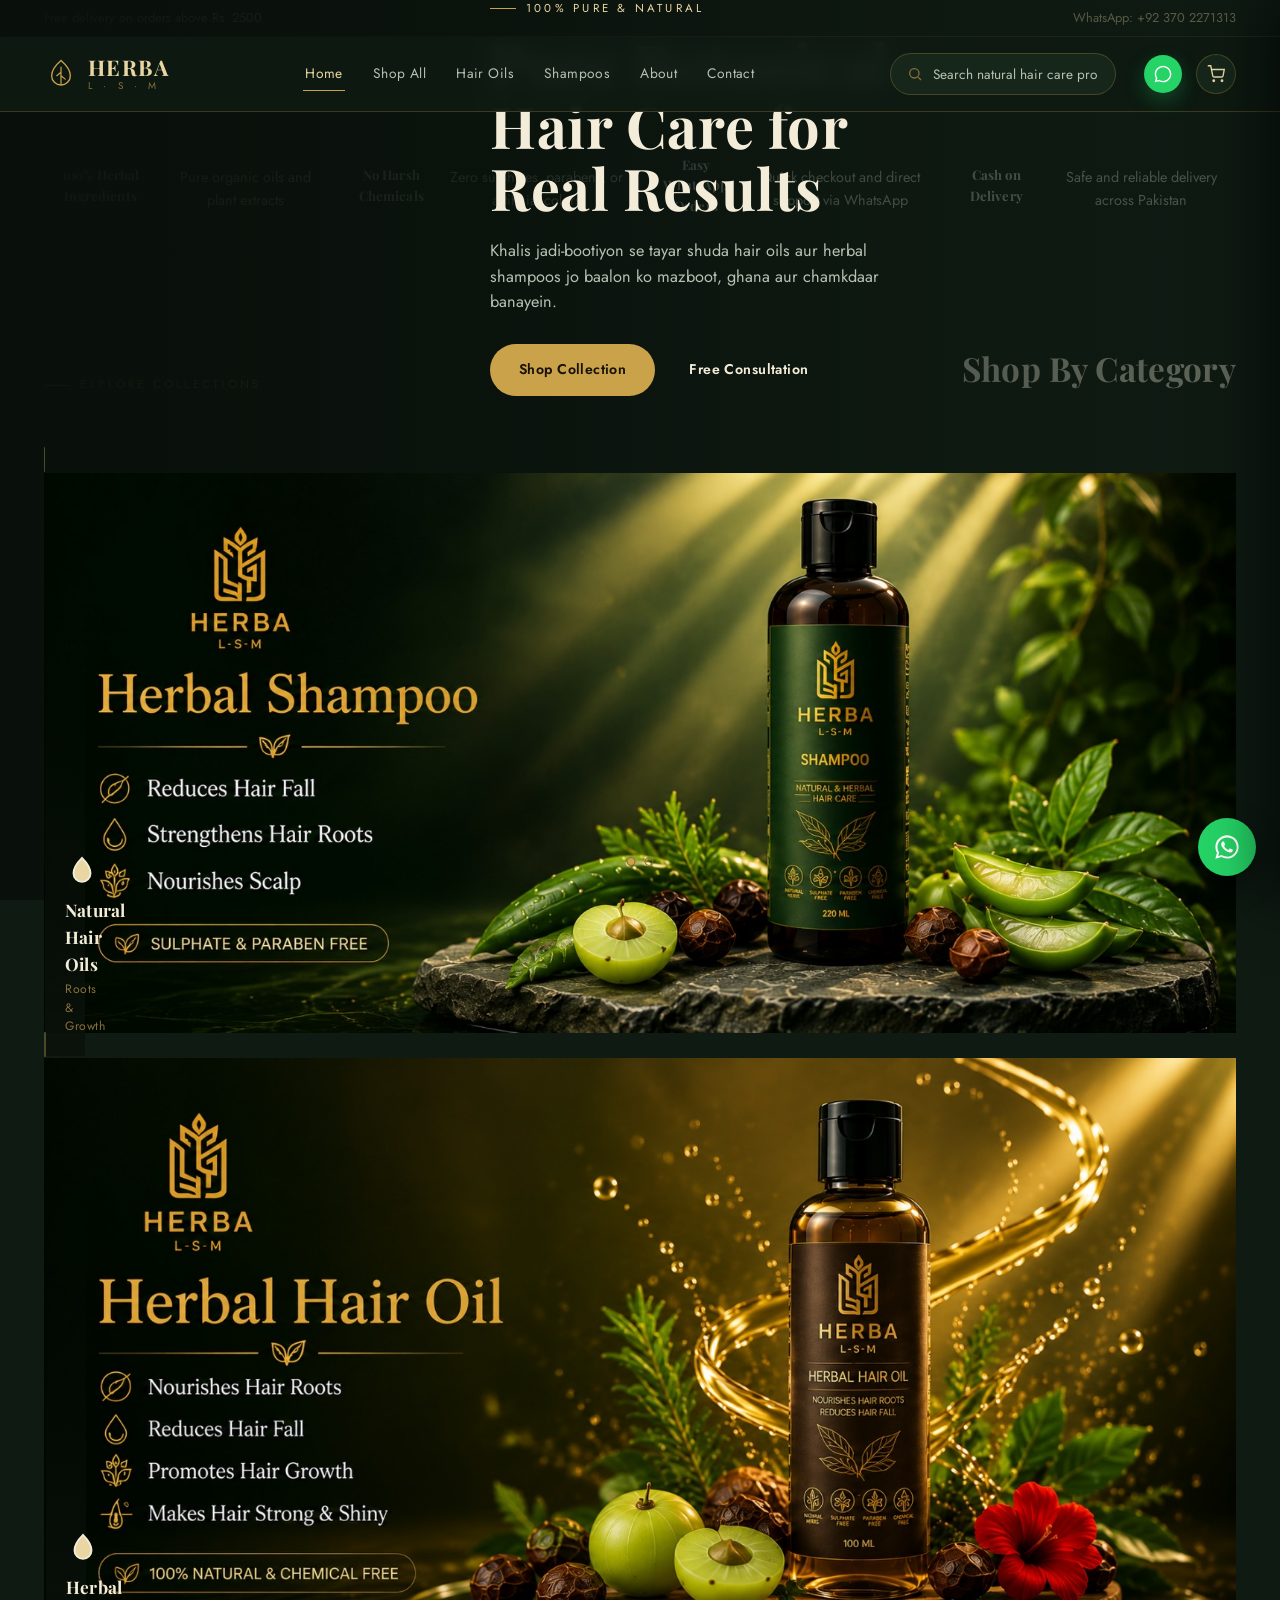
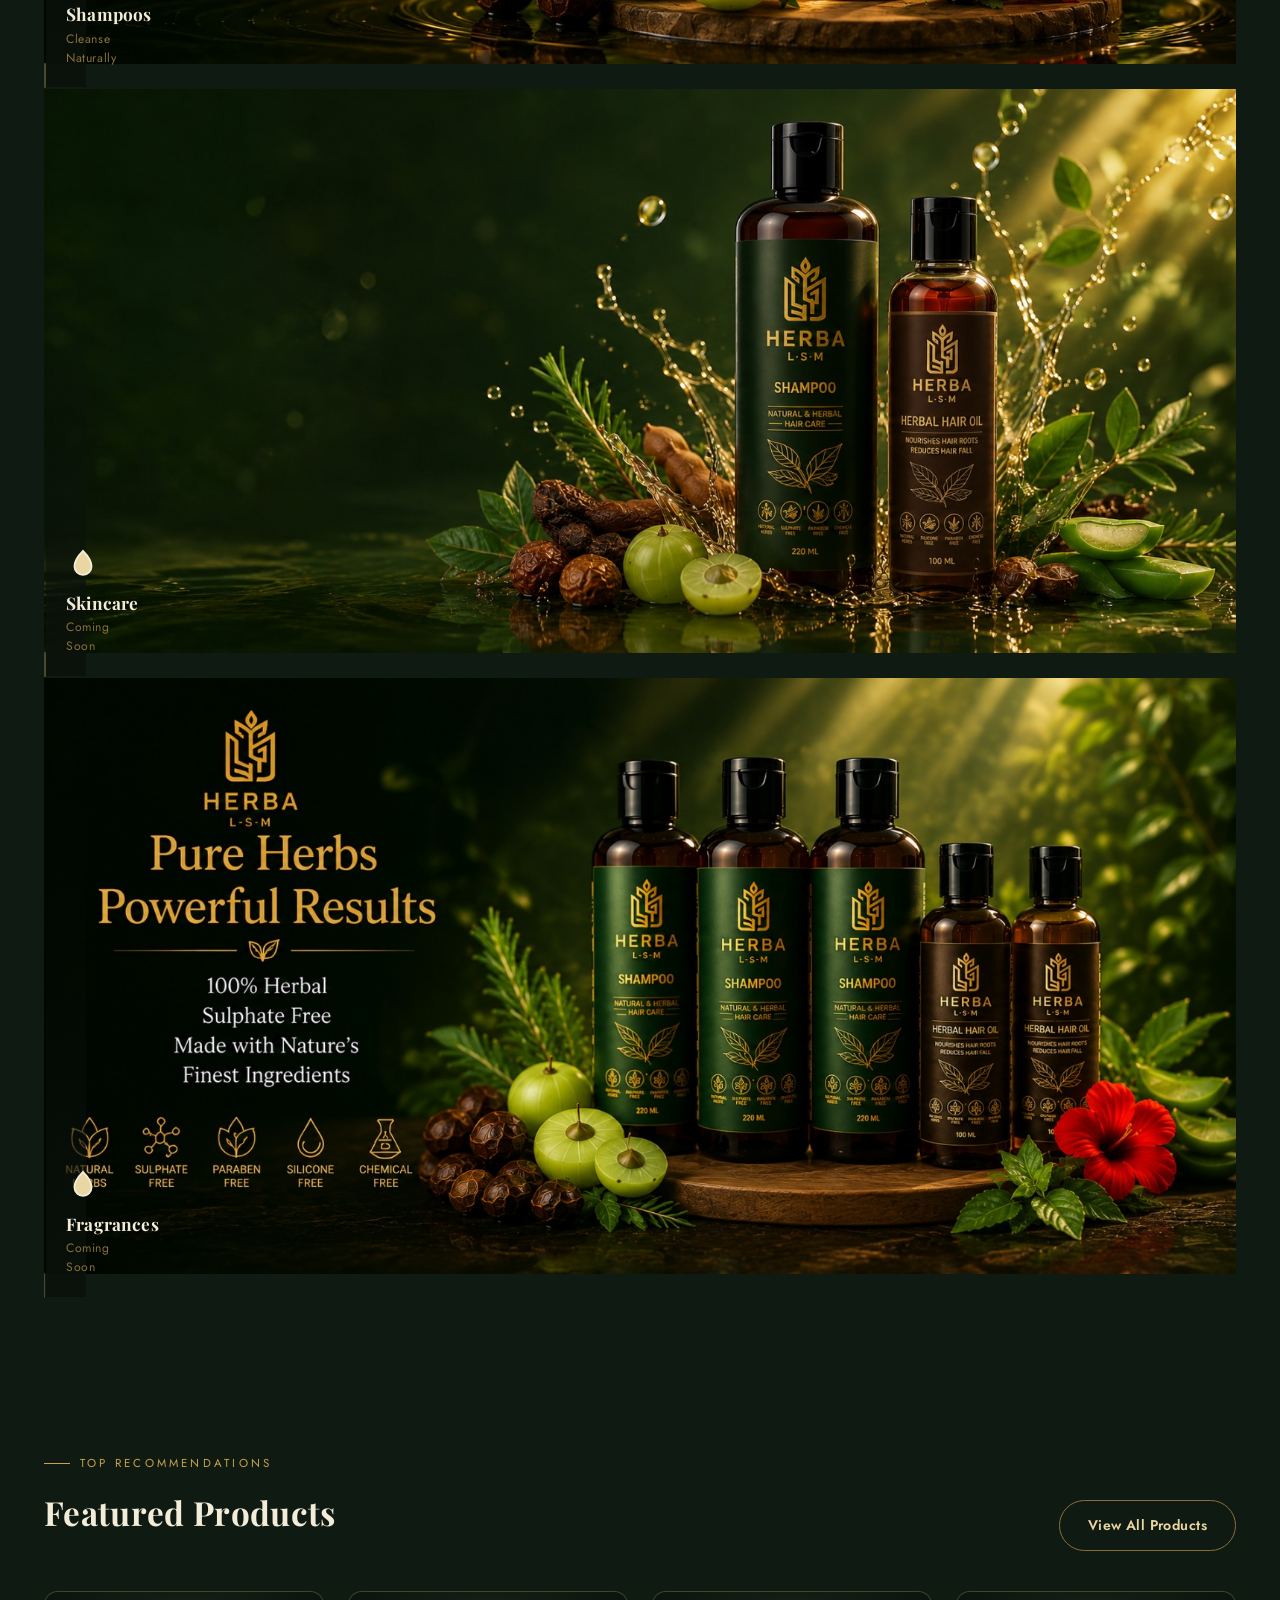
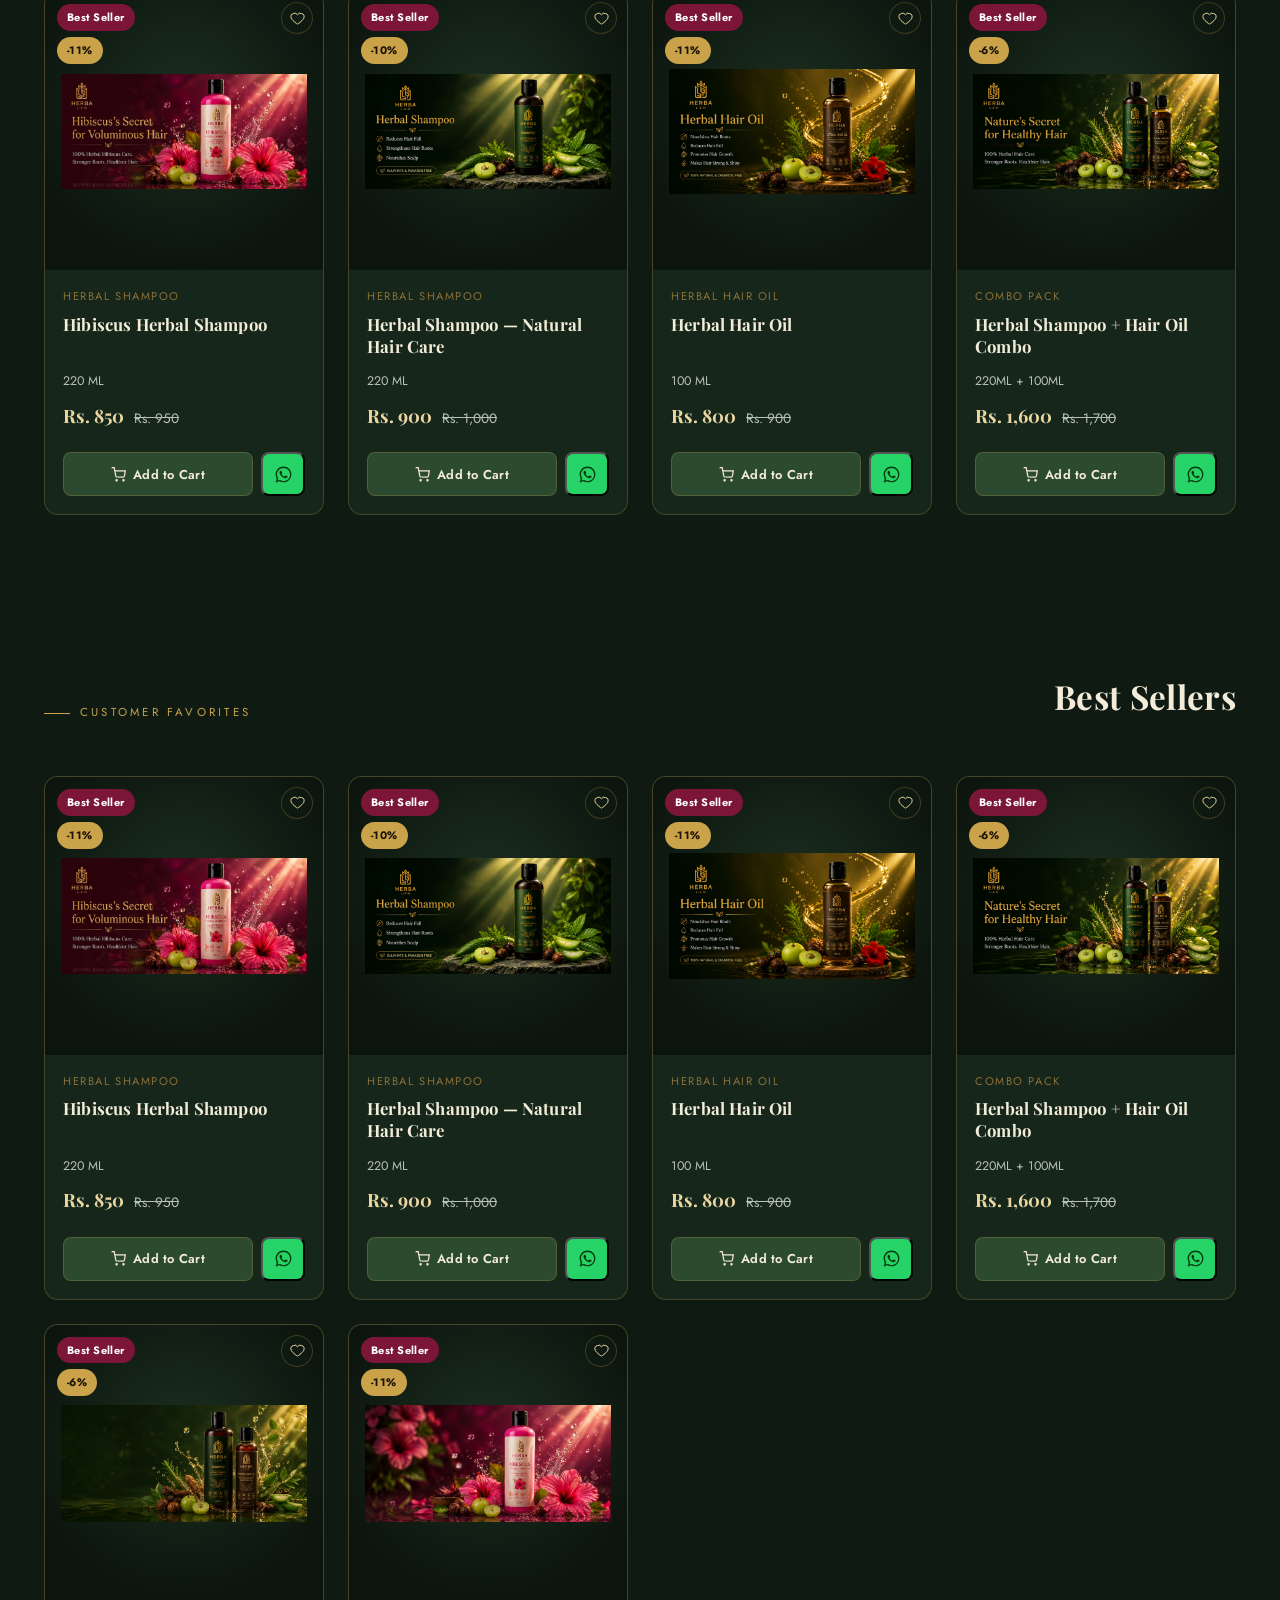
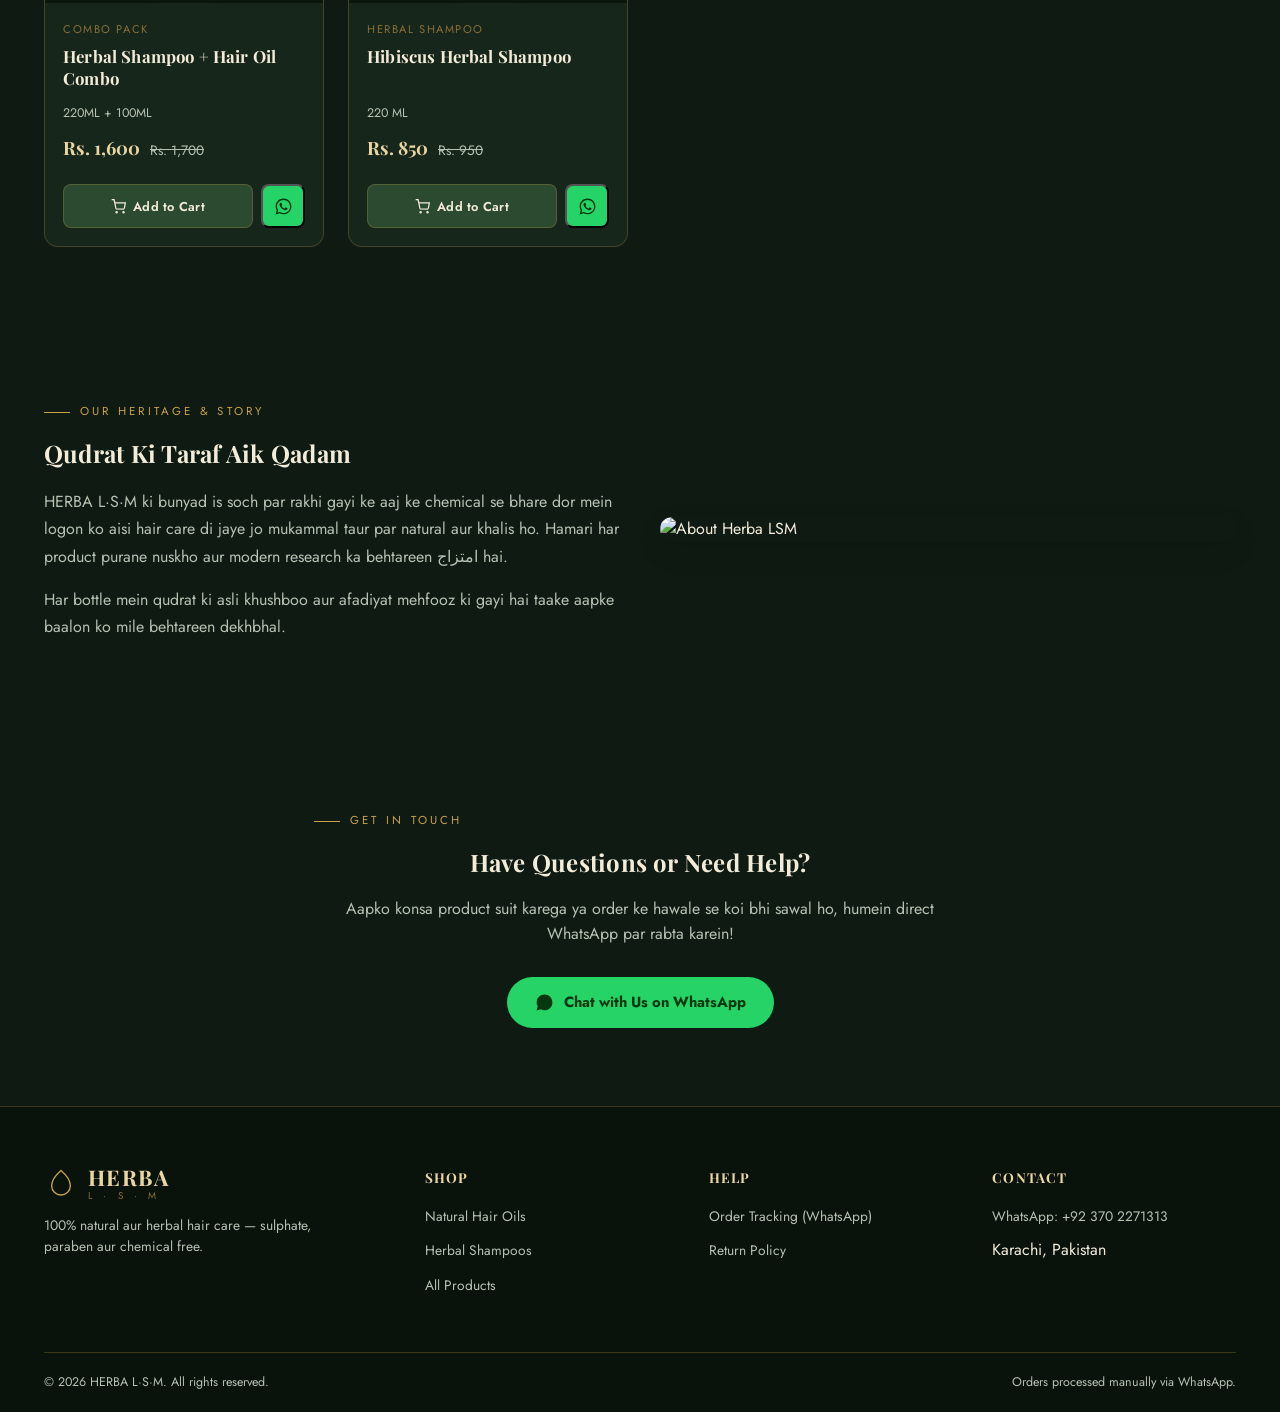
==== index.html @ 48d5b200 "Update index.html" ====
<!DOCTYPE html>
<html lang="en">
<head>
  <meta charset="UTF-8">
  <meta name="viewport" content="width=device-width, initial-scale=1.0">
  <title>HERBA L·S·M — 100% Natural & Herbal Hair Care</title>
  <meta name="description" content="HERBA L.S.M ke 100% natural aur herbal hair oils aur shampoos explore karein. Sulphate-free, chemical-free. Order via WhatsApp.">
  <link rel="preconnect" href="https://fonts.googleapis.com">
  <link href="https://fonts.googleapis.com/css2?family=Playfair+Display:wght@600;700&family=Jost:wght@400;500;600;700&display=swap" rel="stylesheet">
  <link rel="stylesheet" href="css/style.css">
</head>
<body>

<!-- ============ TOP BAR ============ -->
<div class="topbar">
  <div class="container">
    <span>Free delivery on orders above Rs. 2500</span>
    <a href="https://wa.me/923702271313" target="_blank">WhatsApp: +92 370 2271313</a>
  </div>
</div>

<!-- ============ HEADER ============ -->
<header class="site-header">
  <div class="header-row container">
    <button class="nav-toggle" id="navToggle" aria-label="Menu kholein">
      <svg viewBox="0 0 24 24" fill="none" stroke="currentColor" stroke-width="2"><path d="M3 6h18M3 12h18M3 18h18"/></svg>
    </button>

    <a href="index.html" class="logo">
      <svg viewBox="0 0 40 40" fill="none">
        <path d="M20 4C13 10 9 16 9 22a11 11 0 0 0 22 0c0-6-4-12-11-18z" stroke="#c9a24a" stroke-width="1.6"/>
        <path d="M20 12v20M20 18l-5 4M20 22l5 4" stroke="#c9a24a" stroke-width="1.4" stroke-linecap="round"/>
      </svg>
      <span class="logo-text"><b>HERBA</b><span>L · S · M</span></span>
    </a>

    <nav class="main-nav" id="mainNav">
      <a href="index.html" class="active">Home</a>
      <a href="products.html">Shop All</a>
      <a href="products.html?cat=hair-oils">Hair Oils</a>
      <a href="products.html?cat=shampoo">Shampoos</a>
      <a href="#about">About</a>
      <a href="#contact">Contact</a>
    </nav>

    <div class="search-box">
      <svg viewBox="0 0 24 24" fill="none" stroke-width="2"><circle cx="11" cy="11" r="7"/><path d="M21 21l-4.3-4.3"/></svg>
      <input type="text" placeholder="Search natural hair care products..." class="site-search" onkeydown="if(event.key==='Enter'){window.location.href='products.html?q='+encodeURIComponent(this.value)}">
    </div>

    <div class="header-actions">
      <a class="wa-quick-btn" href="https://wa.me/923702271313?text=Hello%20HERBA%20L.S.M!%20I%20would%20like%20more%20details%20about%20your%20products." target="_blank" aria-label="WhatsApp" style="width:38px; height:38px; padding:0; border-radius:50%; display:inline-flex; align-items:center; justify-content:center; background:#25d366;">
        <svg viewBox="0 0 32 32" style="width:20px; height:20px; fill:#fff;"><path d="M16.04 2.67c-7.33 0-13.28 5.95-13.28 13.28 0 2.34.62 4.63 1.79 6.64L2.67 29.3l6.87-1.8a13.24 13.24 0 0 0 6.5 1.66h.01c7.33 0 13.28-5.95 13.28-13.28S23.37 2.67 16.04 2.67zm0 24.3h-.01a11 11 0 0 1-5.6-1.53l-.4-.24-4.08 1.07 1.09-3.97-.26-.41a10.98 10.98 0 0 1-1.69-5.84c0-6.08 4.95-11.02 11.03-11.02 2.94 0 5.71 1.15 7.79 3.23a10.95 10.95 0 0 1 3.23 7.8c0 6.08-4.95 11.02-11.03 11.02h-.07z"/></svg>
      </a>

      <button class="icon-btn" onclick="openCart()" aria-label="Cart kholein">
        <svg viewBox="0 0 24 24" fill="none" stroke="currentColor" stroke-width="1.8"><circle cx="9" cy="21" r="1"/><circle cx="20" cy="21" r="1"/><path d="M1 1h4l2.7 13.4a2 2 0 0 0 2 1.6h9.7a2 2 0 0 0 2-1.6L23 6H6"/></svg>
        <span class="cart-count">0</span>
      </button>
    </div>
  </div>
</header>

<!-- ============ HERO SECTION ============ -->
<section class="hero-section">
  <div class="hero-slides">
    <div class="hero-slide active" style="background-image:linear-gradient(rgba(15,28,20,0.6), rgba(15,28,20,0.6)), url('images/hero-1.jpg');">
      <div class="container hero-content">
        <div class="eyebrow">100% Pure & Natural</div>
        <h1>Pure Botanical Hair Care for Real Results</h1>
        <p>Khalis jadi-bootiyon se tayar shuda hair oils aur herbal shampoos jo baalon ko mazboot, ghana aur chamkdaar banayein.</p>
        <div class="hero-btns">
          <a href="products.html" class="btn btn-primary">Shop Collection</a>
          <a href="https://wa.me/923702271313?text=Salam!%20I%20want%20consultation%20about%20hair%20care." target="_blank" class="btn btn-outline-white">Free Consultation</a>
        </div>
      </div>
    </div>
    <div class="hero-slide" style="background-image:linear-gradient(rgba(15,28,20,0.6), rgba(15,28,20,0.6)), url('images/hero-2.jpg');">
      <div class="container hero-content">
        <div class="eyebrow">Chemical Free Promise</div>
        <h1>No Sulphate. No Parabens. Just Nature.</h1>
        <p>Apne baalon ko dein chemical products ke nuqsanat se mukammal nijaat aur qudrati ghizaiyat.</p>
        <div class="hero-btns">
          <a href="products.html?cat=hair-oils" class="btn btn-primary">Explore Hair Oils</a>
          <a href="products.html?cat=shampoo" class="btn btn-outline-white">Explore Shampoos</a>
        </div>
      </div>
    </div>
  </div>
  <div class="container hero-dots-wrap">
    <div class="hero-dots">
      <button class="active" aria-label="Slide 1"></button>
      <button aria-label="Slide 2"></button>
    </div>
  </div>
</section>

<!-- ============ TRUST PROMISES BAR ============ -->
<section class="section" style="padding:40px 0; background:var(--bg-card); border-top:1px solid var(--border-color); border-bottom:1px solid var(--border-color);">
  <div class="container">
    <div class="trust-grid" style="display:grid; grid-template-columns:repeat(auto-fit,minmax(220px,1fr)); gap:24px; text-align:center;">
      <div class="trust-item">
        <h4 style="color:var(--primary); margin-bottom:6px;">100% Herbal Ingredients</h4>
        <p style="font-size:0.9rem; color:var(--text-muted);">Pure organic oils and plant extracts</p>
      </div>
      <div class="trust-item">
        <h4 style="color:var(--primary); margin-bottom:6px;">No Harsh Chemicals</h4>
        <p style="font-size:0.9rem; color:var(--text-muted);">Zero sulphates, parabens, or artificial colors</p>
      </div>
      <div class="trust-item">
        <h4 style="color:var(--primary); margin-bottom:6px;">Easy WhatsApp Orders</h4>
        <p style="font-size:0.9rem; color:var(--text-muted);">Quick checkout and direct support via WhatsApp</p>
      </div>
      <div class="trust-item">
        <h4 style="color:var(--primary); margin-bottom:6px;">Cash on Delivery</h4>
        <p style="font-size:0.9rem; color:var(--text-muted);">Safe and reliable delivery across Pakistan</p>
      </div>
    </div>
  </div>
</section>

<!-- ============ CATEGORIES SECTION ============ -->
<section class="section">
  <div class="container">
    <div class="section-head" style="text-align:center; margin-bottom:40px;">
      <div class="eyebrow">Explore Collections</div>
      <h2>Shop By Category</h2>
    </div>
    <div class="category-grid" id="categoryGrid"></div>
  </div>
</section>

<!-- ============ FEATURED PRODUCTS ============ -->
<section class="section" style="background:var(--bg-card);">
  <div class="container">
    <div class="section-head" style="display:flex; justify-content:space-between; align-items:flex-end; margin-bottom:40px;">
      <div>
        <div class="eyebrow">Top Recommendations</div>
        <h2>Featured Products</h2>
      </div>
      <a href="products.html" class="btn btn-outline" style="white-space:nowrap;">View All Products</a>
    </div>
    <div class="product-grid" id="featuredGrid"></div>
  </div>
</section>

<!-- ============ BEST SELLERS ============ -->
<section class="section">
  <div class="container">
    <div class="section-head" style="text-align:center; margin-bottom:40px;">
      <div class="eyebrow">Customer Favorites</div>
      <h2>Best Sellers</h2>
    </div>
    <div class="product-grid" id="bestsellerGrid"></div>
  </div>
</section>

<!-- ============ ABOUT SECTION ============ -->
<section class="section" id="about" style="background:var(--bg-card);">
  <div class="container" style="display:grid; grid-template-columns:repeat(auto-fit,minmax(300px,1fr)); gap:40px; align-items:center;">
    <div>
      <div class="eyebrow">Our Heritage & Story</div>
      <h2>Qudrat Ki Taraf Aik Qadam</h2>
      <p style="margin-top:16px; color:var(--text-muted); line-height:1.7;">HERBA L·S·M ki bunyad is soch par rakhi gayi ke aaj ke chemical se bhare dor mein logon ko aisi hair care di jaye jo mukammal taur par natural aur khalis ho. Hamari har product purane nuskho aur modern research ka behtareen امتزاج hai.</p>
      <p style="margin-top:12px; color:var(--text-muted); line-height:1.7;">Har bottle mein qudrat ki asli khushboo aur afadiyat mehfooz ki gayi hai taake aapke baalon ko mile behtareen dekhbhal.</p>
    </div>
    <div style="border-radius:12px; overflow:hidden; box-shadow:0 10px 30px rgba(0,0,0,0.08);">
      <img src="images/about.jpg" alt="About Herba LSM" style="width:100%; height:auto; display:block;">
    </div>
  </div>
</section>

<!-- ============ CONTACT SECTION ============ -->
<section class="section" id="contact">
  <div class="container" style="text-align:center; max-width:700px;">
    <div class="eyebrow">Get in Touch</div>
    <h2>Have Questions or Need Help?</h2>
    <p style="margin:16px 0 30px; color:var(--text-muted);">Aapko konsa product suit karega ya order ke hawale se koi bhi sawal ho, humein direct WhatsApp par rabta karein!</p>
    <a href="https://wa.me/923702271313?text=Hello%20HERBA%20L.S.M,%20I%20need%20some%20help." target="_blank" class="wa-checkout-btn" style="display:inline-flex; width:auto; padding:14px 28px;">
      <svg viewBox="0 0 32 32"><path d="M16.04 2.67c-7.33 0-13.28 5.95-13.28 13.28 0 2.34.62 4.63 1.79 6.64L2.67 29.3l6.87-1.8a13.24 13.24 0 0 0 6.5 1.66h.01c7.33 0 13.28-5.95 13.28-13.28S23.37 2.67 16.04 2.67z"/></svg>
      Chat with Us on WhatsApp
    </a>
  </div>
</section>

<!-- ============ FOOTER ============ -->
<footer>
  <div class="container">
    <div class="footer-grid">
      <div class="footer-col footer-brand">
        <a href="index.html" class="logo">
          <svg viewBox="0 0 40 40" fill="none"><path d="M20 4C13 10 9 16 9 22a11 11 0 0 0 22 0c0-6-4-12-11-18z" stroke="#c9a24a" stroke-width="1.6"/></svg>
          <span class="logo-text"><b>HERBA</b><span>L · S · M</span></span>
        </a>
        <p>100% natural aur herbal hair care — sulphate, paraben aur chemical free.</p>
      </div>
      <div class="footer-col">
        <h4>Shop</h4>
        <ul>
          <li><a href="products.html?cat=hair-oils">Natural Hair Oils</a></li>
          <li><a href="products.html?cat=shampoo">Herbal Shampoos</a></li>
          <li><a href="products.html">All Products</a></li>
        </ul>
      </div>
      <div class="footer-col">
        <h4>Help</h4>
        <ul>
          <li><a href="#contact">Order Tracking (WhatsApp)</a></li>
          <li><a href="#">Return Policy</a></li>
        </ul>
      </div>
      <div class="footer-col">
        <h4>Contact</h4>
        <ul>
          <li><a href="https://wa.me/923702271313" target="_blank">WhatsApp: +92 370 2271313</a></li>
          <li>Karachi, Pakistan</li>
        </ul>
      </div>
    </div>
    <div class="bottom-bar">
      <span>© 2026 HERBA L·S·M. All rights reserved.</span>
      <span>Orders processed manually via WhatsApp.</span>
    </div>
  </div>
</footer>

<!-- ============ FLOATING WHATSAPP BUTTON ============ -->
<a class="wa-float" href="https://wa.me/923702271313" target="_blank" aria-label="Chat with Us on WhatsApp">
  <svg viewBox="0 0 32 32"><path d="M16.04 2.67c-7.33 0-13.28 5.95-13.28 13.28 0 2.34.62 4.63 1.79 6.64L2.67 29.3l6.87-1.8a13.24 13.24 0 0 0 6.5 1.66h.01c7.33 0 13.28-5.95 13.28-13.28S23.37 2.67 16.04 2.67zm0 24.3h-.01a11 11 0 0 1-5.6-1.53l-.4-.24-4.08 1.07 1.09-3.97-.26-.41a10.98 10.98 0 0 1-1.69-5.84c0-6.08 4.95-11.02 11.03-11.02 2.94 0 5.71 1.15 7.79 3.23a10.95 10.95 0 0 1 3.23 7.8c0 6.08-4.95 11.02-11.03 11.02h-.07zm6.04-8.26c-.33-.17-1.96-.97-2.27-1.08-.3-.11-.53-.17-.75.17-.22.33-.86 1.08-1.05 1.3-.19.22-.39.25-.72.08-.33-.17-1.4-.52-2.66-1.65-.98-.88-1.65-1.96-1.84-2.29-.19-.33-.02-.51.15-.68.15-.15.33-.39.5-.58.17-.2.22-.33.33-.55.11-.22.06-.42-.03-.58-.08-.17-.75-1.8-1.02-2.47-.27-.65-.55-.56-.75-.57h-.64c-.22 0-.58.08-.88.42-.3.33-1.16 1.13-1.16 2.76s1.19 3.2 1.35 3.42c.17.22 2.34 3.58 5.68 5.02.79.34 1.41.55 1.89.7.79.25 1.51.22 2.08.13.63-.1 1.96-.8 2.24-1.57.28-.77.28-1.44.19-1.57-.08-.14-.3-.22-.63-.39z"/></svg>
</a>

<!-- ============ CART DRAWER ============ -->
<div class="cart-overlay" id="cartOverlay"></div>
<aside class="cart-drawer" id="cartDrawer">
  <div class="cart-head">
    <h3>Your Cart</h3>
    <button onclick="closeCart()" aria-label="Cart band karein">
      <svg viewBox="0 0 24 24" fill="none" stroke="currentColor" stroke-width="2"><path d="M18 6L6 18M6 6l12 12"/></svg>
    </button>
  </div>
  <div class="cart-items" id="cartItems"></div>
  <div class="cart-foot">
    <div class="cart-total-row">
      <span>Total</span>
      <span class="total-amt" id="cartTotalAmt">Rs. 0</span>
    </div>
    <p class="cart-note">Payment is Cash on Delivery. Please share your delivery details on WhatsApp to confirm your order.</p>
    <button class="wa-checkout-btn" onclick="openOrderModal()">
      <svg viewBox="0 0 32 32"><path d="M16.04 2.67c-7.33 0-13.28 5.95-13.28 13.28 0 2.34.62 4.63 1.79 6.64L2.67 29.3l6.87-1.8a13.24 13.24 0 0 0 6.5 1.66h.01c7.33 0 13.28-5.95 13.28-13.28S23.37 2.67 16.04 2.67z"/></svg>
      Place Order via WhatsApp
    </button>
  </div>
</aside>

<!-- ============ ORDER MODAL ============ -->
<div class="modal-overlay" id="orderModal">
  <div class="modal-box">
    <h3>Delivery Details</h3>
    <p>These details will be automatically added to your WhatsApp message.</p>
    <form id="orderForm">
      <div class="form-field">
        <label for="custName">Full Name</label>
        <input type="text" id="custName" placeholder="Enter Your Name" required>
      </div>
      <div class="form-field">
        <label for="custPhone">Phone Number</label>
        <input type="tel" id="custPhone" placeholder="03XX-XXXXXXX" required>
      </div>
      <div class="form-field">
        <label for="custAddress">Delivery Address</label>
        <textarea id="custAddress" placeholder="House/Flat No, Street, Area" required></textarea>
      </div>
      <div class="form-field">
        <label for="custNotes">Note (optional)</label>
        <textarea id="custNotes" placeholder="Special delivery instructions..."></textarea>
      </div>
      <div class="modal-actions">
        <button type="button" class="btn btn-outline" onclick="closeOrderModal()">Cancel</button>
        <button type="submit" class="wa-checkout-btn">
          <svg viewBox="0 0 32 32"><path d="M16.04 2.67c-7.33 0-13.28 5.95-13.28 13.28 0 2.34.62 4.63 1.79 6.64L2.67 29.3l6.87-1.8a13.24 13.24 0 0 0 6.5 1.66h.01c7.33 0 13.28-5.95 13.28-13.28S23.37 2.67 16.04 2.67z"/></svg>
          Send Order
        </button>
      </div>
    </form>
  </div>
</div>

<div class="toast" id="toast"></div>

<script src="js/data.js" defer></script>
<script src="js/cart.js" defer></script>
<script src="js/main.js" defer></script>
</body>
</html>
---- css/style.css ----
/* =========================================================
   HERBA · L·S·M  —  Herbal Hair Care Catalog
   Design tokens
   ========================================================= */
:root {
  --bg: #0e1a12;
  --bg-panel: #16261a;
  --bg-panel-2: #1c2e20;
  --green-deep: #1f3d24;
  --green-mid: #2c4a30;
  --gold: #c9a24a;
  --gold-light: #e9d6a3;
  --gold-dim: #8a7038;
  --rose: #7c1638;
  --rose-light: #c2456f;
  --amber: #6b4423;
  --amber-light: #a97a45;
  --cream: #f3ecd9;
  --text-muted: #b7c1b2;
  --line: rgba(201, 162, 74, 0.25);
  --shadow: 0 20px 50px rgba(0, 0, 0, 0.45);
  --radius: 14px;
  --radius-sm: 8px;
  --wa: #25d366;

  --font-display: 'Playfair Display', Georgia, serif;
  --font-body: 'Jost', 'Segoe UI', sans-serif;
}

* {
  box-sizing: border-box;
}

html {
  scroll-behavior: smooth;
  overflow-x: hidden;
}

body {
  margin: 0;
  background: var(--bg);
  color: var(--cream);
  font-family: var(--font-body);
  line-height: 1.55;
  -webkit-font-smoothing: antialiased;
  overflow-x: hidden;
}

img {
  max-width: 100%;
  display: block;
}

a {
  color: inherit;
  text-decoration: none;
}

ul {
  list-style: none;
  margin: 0;
  padding: 0;
}

button {
  font-family: inherit;
  cursor: pointer;
}

.container {
  max-width: 1240px;
  margin: 0 auto;
  padding: 0 24px;
}

h1, h2, h3, h4 {
  font-family: var(--font-display);
  font-weight: 700;
  margin: 0 0 .4em;
  letter-spacing: .01em;
}

.eyebrow {
  font-family: var(--font-body);
  text-transform: uppercase;
  letter-spacing: .28em;
  font-size: .72rem;
  color: var(--gold);
  display: flex;
  align-items: center;
  gap: 10px;
  margin-bottom: 14px;
}
.eyebrow::before {
  content: "";
  width: 26px;
  height: 1px;
  background: var(--gold);
  display: inline-block;
}

/* leaf-vein divider */
.leaf-divider {
  display: flex;
  align-items: center;
  justify-content: center;
  gap: 14px;
  color: var(--gold-dim);
  margin: 18px 0 34px;
}
.leaf-divider::before, .leaf-divider::after {
  content: "";
  flex: 1;
  max-width: 120px;
  height: 1px;
  background: linear-gradient(90deg, transparent, var(--line));
}
.leaf-divider::after {
  background: linear-gradient(90deg, var(--line), transparent);
}
.leaf-divider svg {
  width: 20px;
  height: 20px;
  fill: var(--gold);
}

/* Focus visibility & reduced motion */
a:focus-visible, button:focus-visible, input:focus-visible {
  outline: 2px solid var(--gold-light);
  outline-offset: 3px;
  border-radius: 4px;
}

@media (prefers-reduced-motion: reduce) {
  * {
    animation-duration: .001ms !important;
    transition-duration: .001ms !important;
  }
}

/* =========================== HEADER =========================== */
.topbar {
  background: var(--bg);
  border-bottom: 1px solid var(--line);
  font-size: .8rem;
  color: var(--text-muted);
}
.topbar .container {
  display: flex;
  justify-content: space-between;
  align-items: center;
  padding: 8px 24px;
}
.topbar a {
  color: var(--gold-light);
}

header.site-header {
  position: sticky;
  top: 0;
  z-index: 1000;
  background: rgba(14, 26, 18, 0.95);
  backdrop-filter: blur(10px);
  border-bottom: 1px solid var(--line);
}
.header-row {
  display: flex;
  align-items: center;
  gap: 28px;
  padding: 16px 24px;
}
.logo {
  display: flex;
  align-items: center;
  gap: 10px;
  flex-shrink: 0;
}
.logo svg {
  width: 34px;
  height: 34px;
}
.logo-text {
  display: flex;
  flex-direction: column;
  line-height: 1;
}
.logo-text b {
  font-family: var(--font-display);
  font-size: 1.35rem;
  letter-spacing: .06em;
  color: var(--gold-light);
}
.logo-text span {
  font-size: .62rem;
  letter-spacing: .42em;
  color: var(--gold-dim);
  margin-top: 3px;
}

nav.main-nav {
  display: flex;
  gap: 26px;
  flex: 1;
  justify-content: center;
}
nav.main-nav a {
  font-size: .86rem;
  letter-spacing: .03em;
  color: var(--text-muted);
  padding: 6px 2px;
  border-bottom: 1px solid transparent;
  transition: .2s;
}
nav.main-nav a:hover, nav.main-nav a.active {
  color: var(--gold-light);
  border-color: var(--gold);
}

.search-box {
  display: flex;
  align-items: center;
  gap: 8px;
  background: var(--bg-panel);
  border: 1px solid var(--line);
  border-radius: 999px;
  padding: 9px 16px;
  min-width: 210px;
}
.search-box input {
  background: none;
  border: none;
  color: var(--cream);
  font-family: var(--font-body);
  font-size: .85rem;
  width: 100%;
  outline: none;
}
.search-box input::placeholder {
  color: var(--text-muted);
}
.search-box svg {
  width: 16px;
  height: 16px;
  stroke: var(--gold-dim);
  flex-shrink: 0;
}

.header-actions {
  display: flex;
  align-items: center;
  gap: 14px;
}
.icon-btn {
  position: relative;
  width: 40px;
  height: 40px;
  border-radius: 50%;
  background: var(--bg-panel);
  border: 1px solid var(--line);
  display: flex;
  align-items: center;
  justify-content: center;
  color: var(--gold-light);
  transition: .2s;
}
.icon-btn:hover {
  background: var(--green-mid);
}
.icon-btn svg {
  width: 18px;
  height: 18px;
}
.cart-count {
  position: absolute;
  top: -6px;
  right: -6px;
  background: var(--rose);
  color: #fff;
  font-size: .65rem;
  font-weight: 700;
  min-width: 18px;
  height: 18px;
  border-radius: 999px;
  display: flex;
  align-items: center;
  justify-content: center;
  padding: 0 4px;
}
.wa-quick-btn {
  display: flex;
  align-items: center;
  gap: 8px;
  background: var(--wa);
  color: #08380f;
  font-weight: 600;
  font-size: .82rem;
  padding: 10px 18px;
  border-radius: 999px;
  border: none;
  box-shadow: 0 8px 20px rgba(37, 211, 102, .25);
  transition: transform .2s;
}
.wa-quick-btn:hover {
  transform: translateY(-2px);
}
.wa-quick-btn svg {
  width: 17px;
  height: 17px;
  fill: #08380f;
}

.nav-toggle {
  display: none;
  background: none;
  border: 1px solid var(--line);
  border-radius: 8px;
  padding: 8px;
  color: var(--gold-light);
}
.nav-toggle svg {
  width: 20px;
  height: 20px;
}

/* =========================== HERO =========================== */
.hero {
  position: relative;
  overflow: hidden;
  min-height: 78vh;
  display: flex;
  align-items: center;
  background: radial-gradient(ellipse at 75% 50%, rgba(124, 22, 56, .18), transparent 60%), var(--bg);
}
.hero-slides {
  position: absolute;
  inset: 0;
}
.hero-slide {
  position: absolute;
  inset: 0;
  background-size: cover !important;
  background-position: center !important;
  background-repeat: no-repeat !important;
  opacity: 0;
  transition: opacity 1.1s ease;
}
.hero-slide.active {
  opacity: 1;
}
.hero-slide::after {
  content: "";
  position: absolute;
  inset: 0;
  background: linear-gradient(90deg, rgba(9, 15, 10, .94) 0%, rgba(9, 15, 10, .72) 38%, rgba(9, 15, 10, .25) 68%, rgba(9, 15, 10, .1) 100%);
}
.hero-content {
  position: relative;
  z-index: 2;
  max-width: 620px;
  padding: 0 24px 0 160px;
}
.hero-content .eyebrow {
  color: var(--gold-light);
}
.hero-content h1 {
  font-size: clamp(2.4rem, 4.6vw, 3.6rem);
  color: var(--cream);
  line-height: 1.08;
  margin-bottom: 20px;
}
.hero-content h1 em {
  font-style: italic;
  color: var(--gold-light);
}
.hero-content p {
  color: var(--text-muted);
  max-width: 460px;
  margin-bottom: 30px;
  font-size: 1.02rem;
}
.hero-ctas {
  display: flex;
  gap: 14px;
  flex-wrap: wrap;
}

.btn {
  display: inline-flex;
  align-items: center;
  gap: 9px;
  padding: 14px 28px;
  border-radius: 999px;
  font-size: .88rem;
  letter-spacing: .03em;
  font-weight: 600;
  border: 1px solid transparent;
  transition: .25s;
}
.btn-primary {
  background: var(--gold);
  color: #1a1206;
}
.btn-primary:hover {
  background: var(--gold-light);
  transform: translateY(-2px);
}
.btn-outline {
  border-color: var(--gold-dim);
  color: var(--gold-light);
}
.btn-outline:hover {
  background: rgba(201, 162, 74, .1);
}
.btn-wa {
  background: var(--wa);
  color: #08380f;
}
.btn-wa:hover {
  filter: brightness(1.08);
}
.btn svg {
  width: 16px;
  height: 16px;
}

.hero-dots {
  position: absolute;
  z-index: 3;
  bottom: 34px;
  left: 50%;
  transform: translateX(-50%);
  display: flex;
  gap: 9px;
}
.hero-dots button {
  width: 9px;
  height: 9px;
  border-radius: 50%;
  border: 1px solid var(--gold-dim);
  background: transparent;
  padding: 0;
}
.hero-dots button.active {
  background: var(--gold);
}

.seal {
  position: absolute;
  top: 28px;
  right: 28px;
  z-index: 3;
  width: 92px;
  height: 92px;
  border: 1px solid var(--gold-dim);
  border-radius: 50%;
  display: flex;
  align-items: center;
  justify-content: center;
  text-align: center;
  color: var(--gold-light);
  font-family: var(--font-display);
  font-size: .62rem;
  letter-spacing: .14em;
  opacity: .85;
}
.seal span {
  display: block;
}
.seal .big {
  font-size: 1.1rem;
  letter-spacing: 0;
  margin: 2px 0;
}
@media (max-width: 900px) {
  .seal {
    display: none;
  }
}

/* =========================== SECTIONS =========================== */
.section {
  padding: 78px 0;
}
.section-head {
  display: flex;
  justify-content: space-between;
  align-items: flex-end;
  margin-bottom: 38px;
  flex-wrap: wrap;
  gap: 16px;
}
.section-head h2 {
  font-size: clamp(1.7rem, 2.6vw, 2.3rem);
  color: var(--cream);
}
.section-head p {
  color: var(--text-muted);
  max-width: 480px;
  margin: 0;
}
.section-alt {
  background: var(--bg-panel);
}
.view-all {
  font-size: .82rem;
  color: var(--gold-light);
  border-bottom: 1px solid var(--gold-dim);
  padding-bottom: 2px;
  white-space: nowrap;
}

/* Grid Layouts */
.cat-grid {
  display: grid;
  grid-template-columns: repeat(4, 1fr);
  gap: 22px;
}
.cat-card {
  position: relative;
  border-radius: var(--radius);
  overflow: hidden;
  aspect-ratio: 4/5;
  border: 1px solid var(--line);
  background: var(--bg-panel-2);
}
.cat-card img {
  width: 100%;
  height: 100%;
  object-fit: cover;
  transition: transform .5s ease;
}
.cat-card:hover img {
  transform: scale(1.06);
}
.cat-card .cat-overlay {
  position: absolute;
  inset: 0;
  background: linear-gradient(0deg, rgba(10, 17, 11, .92) 0%, rgba(10, 17, 11, .15) 55%, transparent 80%);
  display: flex;
  flex-direction: column;
  justify-content: flex-end;
  padding: 20px;
}
.cat-card .cat-icon {
  width: 34px;
  height: 34px;
  fill: var(--gold-light);
  margin-bottom: 8px;
}
.cat-card h3 {
  font-size: 1.08rem;
  color: var(--cream);
  margin-bottom: 2px;
}
.cat-card span {
  font-size: .76rem;
  color: var(--gold-dim);
  letter-spacing: .05em;
}

.product-grid {
  display: grid;
  grid-template-columns: repeat(4, 1fr);
  gap: 24px;
}
.product-card {
  background: var(--bg-panel);
  border: 1px solid var(--line);
  border-radius: var(--radius);
  overflow: hidden;
  display: flex;
  flex-direction: column;
  transition: transform .25s, box-shadow .25s;
  position: relative;
}
.product-card:hover {
  transform: translateY(-6px);
  box-shadow: var(--shadow);
}
.product-media {
  position: relative;
  aspect-ratio: 1/1;
  overflow: hidden;
  padding: 16px;
  background: radial-gradient(circle at 50% 40%, #1c2e20, #0b140d 78%);
}
.product-media img {
  width: 100%;
  height: 100%;
  object-fit: contain;
  object-position: center;
}
.badges-col {
  position: absolute;
  top: 12px;
  left: 12px;
  z-index: 2;
  display: flex;
  flex-direction: column;
  gap: 6px;
  align-items: flex-start;
}
.badge {
  background: var(--rose);
  color: #fff;
  font-size: .68rem;
  font-weight: 700;
  letter-spacing: .04em;
  padding: 5px 10px;
  border-radius: 999px;
}
.badge.gold {
  background: var(--gold);
  color: #1a1206;
}
.wish-btn {
  position: absolute;
  top: 10px;
  right: 10px;
  width: 32px;
  height: 32px;
  border-radius: 50%;
  background: rgba(14, 26, 18, .75);
  border: 1px solid var(--line);
  display: flex;
  align-items: center;
  justify-content: center;
}
.wish-btn svg {
  width: 15px;
  height: 15px;
  stroke: var(--gold-light);
}
.product-info {
  padding: 18px;
  display: flex;
  flex-direction: column;
  gap: 8px;
  flex: 1;
}
.product-cat {
  font-size: .7rem;
  letter-spacing: .14em;
  text-transform: uppercase;
  color: var(--gold-dim);
}
.product-title {
  font-family: var(--font-display);
  font-size: 1.05rem;
  color: var(--cream);
  line-height: 1.3;
  display: -webkit-box;
  -webkit-line-clamp: 2;
  -webkit-box-orient: vertical;
  overflow: hidden;
  min-height: 2.6em;
}
.product-vol {
  font-size: .78rem;
  color: var(--text-muted);
}
.price-row {
  display: flex;
  align-items: baseline;
  gap: 10px;
  margin-top: 2px;
}
.price {
  font-size: 1.15rem;
  font-weight: 700;
  color: var(--gold-light);
  font-family: var(--font-display);
}
.price-old {
  font-size: .85rem;
  color: var(--text-muted);
  text-decoration: line-through;
}

.product-actions {
  display: flex;
  gap: 8px;
  margin-top: auto;
  padding-top: 14px;
}
.btn-add {
  flex: 1;
  height: 44px;
  background: var(--green-mid);
  color: var(--cream);
  border: 1px solid var(--line);
  border-radius: var(--radius-sm);
  font-size: .8rem;
  font-weight: 600;
  letter-spacing: .02em;
  display: flex;
  align-items: center;
  justify-content: center;
  gap: 7px;
  transition: background .2s, border-color .2s, transform .15s;
}
.btn-add:hover {
  background: var(--green-deep);
  border-color: var(--gold-dim);
  transform: translateY(-1px);
}
.btn-add:active {
  transform: translateY(0);
}
.btn-add.added {
  background: var(--gold);
  color: #1a1206;
  border-color: var(--gold);
}
.btn-add svg {
  width: 15px;
  height: 15px;
  flex-shrink: 0;
}
.btn-icon-wa {
  width: 44px;
  height: 44px;
  flex-shrink: 0;
  background: var(--wa);
  border-radius: var(--radius-sm);
  display: flex;
  align-items: center;
  justify-content: center;
  transition: transform .15s, filter .15s;
}
.btn-icon-wa:hover {
  filter: brightness(1.08);
  transform: translateY(-1px);
}
.btn-icon-wa svg {
  width: 19px;
  height: 19px;
  fill: #08380f;
}

@media (max-width: 1080px) {
  .product-grid { grid-template-columns: repeat(3, 1fr); }
  .cat-grid { grid-template-columns: repeat(2, 1fr); }
}
@media (max-width: 720px) {
  .product-grid { grid-template-columns: repeat(2, 1fr); }
  .cat-grid { grid-template-columns: repeat(2, 1fr); }
}
@media (max-width: 480px) {
  .product-grid { grid-template-columns: 1fr 1fr; gap: 14px; }
}

/* Trust Strip & Promo Banner */
.trust-strip {
  border-top: 1px solid var(--line);
  border-bottom: 1px solid var(--line);
  padding: 26px 0;
}
.trust-strip .container {
  display: flex;
  justify-content: space-between;
  flex-wrap: wrap;
  gap: 20px;
}
.trust-item {
  display: flex;
  align-items: center;
  gap: 10px;
  color: var(--text-muted);
  font-size: .82rem;
}
.trust-item svg {
  width: 22px;
  height: 22px;
  fill: var(--gold);
  flex-shrink: 0;
}

.promo-banner {
  border-radius: var(--radius);
  overflow: hidden;
  position: relative;
  min-height: 280px;
  display: flex;
  align-items: center;
  background-size: cover;
  background-position: center;
  border: 1px solid var(--line);
}
.promo-banner::after {
  content: "";
  position: absolute;
  inset: 0;
  background: linear-gradient(90deg, rgba(9, 15, 10, .9), rgba(9, 15, 10, .25));
}
.promo-banner .promo-inner {
  position: relative;
  z-index: 2;
  padding: 40px;
  max-width: 480px;
}
.promo-inner .eyebrow {
  color: var(--gold-light);
}
.promo-inner h2 {
  color: var(--cream);
  font-size: 1.9rem;
}
.promo-inner p {
  color: var(--text-muted);
  margin-bottom: 22px;
}

/* Filters bar & Newsletter */
.filters-bar {
  display: flex;
  align-items: center;
  justify-content: space-between;
  flex-wrap: wrap;
  gap: 16px;
  padding: 18px 0;
  border-bottom: 1px solid var(--line);
  margin-bottom: 34px;
}
.filter-chips {
  display: flex;
  gap: 10px;
  flex-wrap: wrap;
}
.chip {
  padding: 8px 16px;
  border-radius: 999px;
  border: 1px solid var(--line);
  font-size: .8rem;
  color: var(--text-muted);
  background: var(--bg-panel);
  transition: .2s;
}
.chip.active, .chip:hover {
  background: var(--green-mid);
  color: var(--cream);
  border-color: var(--gold-dim);
}
.sort-select {
  background: var(--bg-panel);
  border: 1px solid var(--line);
  color: var(--cream);
  padding: 9px 14px;
  border-radius: var(--radius-sm);
  font-family: var(--font-body);
  font-size: .82rem;
}
.results-count {
  color: var(--text-muted);
  font-size: .82rem;
}

.subscribe {
  background: linear-gradient(135deg, var(--green-deep), var(--bg));
  border: 1px solid var(--line);
  border-radius: var(--radius);
  padding: 50px;
  text-align: center;
}
.subscribe h2 {
  color: var(--cream);
}
.subscribe p {
  color: var(--text-muted);
  max-width: 480px;
  margin: 0 auto 24px;
}

/* =========================== FOOTER =========================== */
footer {
  background: #0a120c;
  border-top: 1px solid var(--line);
  padding: 60px 0 0;
}
.footer-grid {
  display: grid;
  grid-template-columns: 1.4fr 1fr 1fr 1fr;
  gap: 40px;
  padding-bottom: 44px;
}
.footer-col h4 {
  color: var(--gold-light);
  font-size: .85rem;
  letter-spacing: .08em;
  text-transform: uppercase;
  margin-bottom: 16px;
}
.footer-col p, .footer-col a {
  color: var(--text-muted);
  font-size: .86rem;
}
.footer-col ul li {
  margin-bottom: 10px;
}
.footer-col ul li a:hover {
  color: var(--gold-light);
}
.footer-brand .logo {
  margin-bottom: 14px;
}
.footer-brand p {
  max-width: 280px;
}
.social-row {
  display: flex;
  gap: 10px;
  margin-top: 16px;
}
.social-row a {
  width: 36px;
  height: 36px;
  border-radius: 50%;
  border: 1px solid var(--line);
  display: flex;
  align-items: center;
  justify-content: center;
}
.social-row svg {
  width: 16px;
  height: 16px;
  fill: var(--gold-light);
}
.bottom-bar {
  border-top: 1px solid var(--line);
  padding: 20px 0;
  display: flex;
  justify-content: space-between;
  color: var(--text-muted);
  font-size: .78rem;
  flex-wrap: wrap;
  gap: 10px;
}

@media (max-width: 900px) {
  .footer-grid { grid-template-columns: 1fr 1fr; }
}

/* =========================== CART & OVERLAYS =========================== */
.cart-overlay {
  position: fixed;
  inset: 0;
  background: rgba(6, 10, 7, .6);
  z-index: 1050;
  opacity: 0;
  pointer-events: none;
  transition: opacity .3s;
}
.cart-overlay.open {
  opacity: 1;
  pointer-events: auto;
}

.cart-drawer {
  position: fixed;
  top: 0;
  right: 0;
  height: 100%;
  width: min(420px, 92vw);
  z-index: 1100;
  background: var(--bg-panel);
  border-left: 1px solid var(--gold-dim);
  transform: translateX(100%);
  transition: transform .35s cubic-bezier(.4, 0, .2, 1);
  display: flex;
  flex-direction: column;
  box-shadow: -20px 0 50px rgba(0, 0, 0, .5);
}
.cart-drawer.open {
  transform: translateX(0);
}
.cart-head {
  padding: 22px 24px;
  border-bottom: 1px dashed var(--gold-dim);
  display: flex;
  justify-content: space-between;
  align-items: center;
}
.cart-head h3 {
  font-size: 1.2rem;
  color: var(--cream);
  margin: 0;
}
.cart-head button {
  background: none;
  border: none;
  color: var(--gold-light);
}
.cart-head button svg {
  width: 20px;
  height: 20px;
}

.cart-items {
  flex: 1;
  overflow-y: auto;
  padding: 10px 24px;
}
.cart-item {
  display: flex;
  gap: 12px;
  padding: 16px 0;
  border-bottom: 1px solid var(--line);
}
.cart-item img {
  width: 64px;
  height: 64px;
  border-radius: 8px;
  object-fit: cover;
  background: #0b140d;
}
.cart-item-info {
  flex: 1;
}
.cart-item-info h4 {
  font-size: .9rem;
  color: var(--cream);
  margin: 0 0 4px;
  font-family: var(--font-display);
}
.cart-item-info .cart-item-vol {
  font-size: .72rem;
  color: var(--text-muted);
}
.qty-row {
  display: flex;
  align-items: center;
  gap: 10px;
  margin-top: 8px;
}
.qty-btn {
  width: 24px;
  height: 24px;
  border-radius: 6px;
  border: 1px solid var(--line);
  background: var(--bg-panel-2);
  color: var(--gold-light);
  display: flex;
  align-items: center;
  justify-content: center;
  font-size: .9rem;
}
.qty-val {
  font-size: .85rem;
  min-width: 16px;
  text-align: center;
}
.cart-item-price {
  font-size: .9rem;
  color: var(--gold-light);
  font-weight: 600;
  white-space: nowrap;
}
.remove-btn {
  color: var(--text-muted);
  font-size: .72rem;
  text-decoration: underline;
  margin-top: 6px;
  display: inline-block;
}
.remove-btn:hover {
  color: var(--rose-light);
}

.cart-empty {
  padding: 60px 10px;
  text-align: center;
  color: var(--text-muted);
}
.cart-empty svg {
  width: 44px;
  height: 44px;
  fill: var(--gold-dim);
  margin-bottom: 14px;
}

.cart-foot {
  padding: 22px 24px 26px;
  border-top: 1px dashed var(--gold-dim);
  background: repeating-linear-gradient(0deg, transparent, transparent 3px);
}
.cart-total-row {
  display: flex;
  justify-content: space-between;
  align-items: baseline;
  margin-bottom: 6px;
}
.cart-total-row span:first-child {
  color: var(--text-muted);
  font-size: .86rem;
}
.cart-total-row .total-amt {
  font-family: var(--font-display);
  font-size: 1.5rem;
  color: var(--gold-light);
}
.cart-note {
  font-size: .72rem;
  color: var(--text-muted);
  margin-bottom: 16px;
}
.wa-checkout-btn {
  width: 100%;
  background: var(--wa);
  color: #08380f;
  padding: 15px;
  border: none;
  border-radius: 999px;
  font-weight: 700;
  font-size: .92rem;
  display: flex;
  align-items: center;
  justify-content: center;
  gap: 10px;
}
.wa-checkout-btn svg {
  width: 19px;
  height: 19px;
  fill: #08380f;
}
.wa-checkout-btn:hover {
  filter: brightness(1.06);
}

/* Floating WhatsApp button & Toast */
.wa-float {
  position: fixed;
  bottom: 24px;
  right: 24px;
  z-index: 80;
  width: 58px;
  height: 58px;
  border-radius: 50%;
  background: var(--wa);
  display: flex;
  align-items: center;
  justify-content: center;
  box-shadow: 0 10px 28px rgba(0, 0, 0, .4);
  animation: wa-pulse 2.6s infinite;
}
.wa-float svg {
  width: 28px;
  height: 28px;
  fill: #fff;
}
@keyframes wa-pulse {
  0% { box-shadow: 0 0 0 0 rgba(37, 211, 102, .5), 0 10px 28px rgba(0, 0, 0, .4); }
  70% { box-shadow: 0 0 0 14px rgba(37, 211, 102, 0), 0 10px 28px rgba(0, 0, 0, .4); }
  100% { box-shadow: 0 0 0 0 rgba(37, 211, 102, 0), 0 10px 28px rgba(0, 0, 0, .4); }
}

.toast {
  position: fixed;
  bottom: 96px;
  right: 24px;
  z-index: 1200;
  background: var(--gold);
  color: #1a1206;
  padding: 12px 20px;
  border-radius: 999px;
  font-size: .82rem;
  font-weight: 600;
  transform: translateY(20px);
  opacity: 0;
  transition: .3s;
  pointer-events: none;
}
.toast.show {
  transform: translateY(0);
  opacity: 1;
}

/* Modals & Lightbox */
.modal-overlay {
  position: fixed;
  inset: 0;
  background: rgba(6, 10, 7, .7);
  z-index: 1150;
  display: flex;
  align-items: center;
  justify-content: center;
  opacity: 0;
  pointer-events: none;
  transition: .25s;
  padding: 20px;
}
.modal-overlay.open {
  opacity: 1;
  pointer-events: auto;
}
.modal-box {
  background: var(--bg-panel);
  border: 1px solid var(--gold-dim);
  border-radius: var(--radius);
  max-width: 420px;
  width: 100%;
  padding: 30px;
}
.modal-box h3 {
  color: var(--cream);
  margin-bottom: 6px;
}
.modal-box p {
  color: var(--text-muted);
  font-size: .85rem;
  margin-bottom: 20px;
}
.form-field {
  margin-bottom: 14px;
}
.form-field label {
  display: block;
  font-size: .76rem;
  color: var(--gold-light);
  margin-bottom: 6px;
  letter-spacing: .03em;
}
.form-field input, .form-field textarea {
  width: 100%;
  background: var(--bg-panel-2);
  border: 1px solid var(--line);
  color: var(--cream);
  padding: 11px 13px;
  border-radius: var(--radius-sm);
  font-family: var(--font-body);
  font-size: .88rem;
}
.form-field textarea {
  resize: vertical;
  min-height: 70px;
}
.modal-actions {
  display: flex;
  gap: 10px;
  margin-top: 20px;
}
.modal-actions .btn-outline {
  flex: 1;
  text-align: center;
  justify-content: center;
}
.modal-actions .wa-checkout-btn {
  flex: 1.4;
}

.reviews-grid {
  display: grid;
  grid-template-columns: repeat(4, 1fr);
  gap: 18px;
}
.review-card {
  background: var(--bg-panel-2);
  border: 1px solid var(--line);
  border-radius: var(--radius);
  overflow: hidden;
  transition: transform .25s, box-shadow .25s;
}
.review-card:hover {
  transform: translateY(-6px);
  box-shadow: var(--shadow);
}
.review-card img {
  width: 100%;
  height: 320px;
  object-fit: contain;
  object-position: center;
  display: block;
  cursor: pointer;
}

.lightbox-overlay {
  position: fixed;
  inset: 0;
  background: rgba(6, 10, 7, .92);
  z-index: 1250;
  display: flex;
  align-items: center;
  justify-content: center;
  opacity: 0;
  pointer-events: none;
  transition: opacity .25s;
  padding: 24px;
}
.lightbox-overlay.open {
  opacity: 1;
  pointer-events: auto;
}
.lightbox-overlay img {
  max-width: 90vw;
  max-height: 88vh;
  border-radius: var(--radius);
  box-shadow: var(--shadow);
  border: 1px solid var(--gold-dim);
}
.lightbox-close {
  position: absolute;
  top: 20px;
  right: 20px;
  width: 44px;
  height: 44px;
  border-radius: 50%;
  background: var(--bg-panel);
  border: 1px solid var(--line);
  color: var(--gold-light);
  display: flex;
  align-items: center;
  justify-content: center;
}
.lightbox-close svg {
  width: 20px;
  height: 20px;
}

/* =========================================================
   RESPONSIVE & MOBILE TWEAKS
   ========================================================= */
@media (max-width: 1080px) {
  .reviews-grid { grid-template-columns: repeat(2, 1fr); }
}

@media (max-width: 768px) {
  .header-row { gap: 14px; padding: 14px 16px; }
  .logo-text b { font-size: 1.15rem; }
  .logo-text span { font-size: .56rem; }
  .promo-inner { max-width: 100%; }
  .section-head { gap: 12px; }
  .hero-content { padding: 0 24px; }
}

@media (max-width: 600px) {
  .reviews-grid { grid-template-columns: 1fr; max-width: 420px; margin: 0 auto; }
}

@media (max-width: 480px) {
  .topbar .container { flex-direction: column !important; gap: 4px !important; padding: 8px 16px !important; text-align: center !important; }
  .header-row { padding: 12px 14px; }
  .hero-content { padding: 0 16px; }
  .hero-content h1 { font-size: 1.9rem; }
  .hero-content p { font-size: .92rem; }
  .hero-ctas .btn { flex: 1; justify-content: center; text-align: center; }
  .promo-inner { padding: 20px; }
  .promo-inner h2 { font-size: 1.4rem; }
  .container { padding: 0 16px; }
  .section { padding: 44px 0; }
  .modal-box { padding: 20px; }
  .lightbox-overlay { padding: 14px; }
  .lightbox-close { top: 12px; right: 12px; width: 38px; height: 38px; }
}

@media (max-width: 360px) {
  .logo-text { display: none; }
  .hero-content h1 { font-size: 1.6rem; }
  .btn { padding: 12px 18px; font-size: .8rem; }
}




/* =========================================================
   FIXED MOBILE NAV (EXACT DESIGN RESTORED + WORKING TOGGLE)
   ========================================================= */
@media screen and (max-width: 920px) {
  header.site-header {
    position: sticky !important;
    top: 0 !important;
    z-index: 1000 !important;
    background: #0e1a12 !important;
  }

  header.site-header .header-row {
    display: flex !important;
    flex-direction: row !important;
    align-items: center !important;
    justify-content: space-between !important;
    width: 100% !important;
    padding: 12px 16px !important;
    gap: 10px !important;
  }

  .nav-toggle {
    display: flex !important;
    align-items: center !important;
    justify-content: center !important;
    order: 1 !important;
    cursor: pointer !important;
    z-index: 1002 !important;
  }

  header.site-header .logo {
    order: 2 !important;
    margin-right: auto !important;
  }

  .search-box {
    display: none !important;
  }

  header.site-header .header-actions {
    order: 3 !important;
    display: flex !important;
    align-items: center !important;
    gap: 8px !important;
    margin-left: auto !important;
  }

  .site-header a.wa-quick-btn span,
  .header-actions a.wa-quick-btn span {
    display: none !important;
  }

  .site-header a.wa-quick-btn,
  .header-actions a.wa-quick-btn {
    width: 36px !important;
    height: 36px !important;
    min-width: 36px !important;
    padding: 0 !important;
    border-radius: 50% !important;
    display: flex !important;
    align-items: center !important;
    justify-content: center !important;
    background-color: #25d366 !important;
  }

  .site-header a.wa-quick-btn svg,
  .header-actions a.wa-quick-btn svg {
    width: 18px !important;
    height: 18px !important;
    fill: #ffffff !important;
  }

  header.site-header .icon-btn {
    width: 36px !important;
    height: 36px !important;
  }

  /* Navigation Drawer Hidden State */
  nav.main-nav {
    position: fixed !important;
    top: 0 !important;
    left: -100% !important;
    width: 280px !important;
    height: 100vh !important;
    background-color: #0e1a12 !important;
    display: flex !important;
    flex-direction: column !important;
    padding: 80px 24px 24px 24px !important;
    gap: 0 !important;
    z-index: 9999 !important;
    overflow-y: auto !important;
    box-shadow: 4px 0 20px rgba(0, 0, 0, 0.7) !important;
    transition: left 0.3s ease-in-out !important;
  }

  /* Menu Open State */
  nav.main-nav.open,
  nav.main-nav.active {
    left: 0 !important;
  }

  nav.main-nav a {
    display: block !important;
    padding: 16px 8px !important;
    border-bottom: 1px solid rgba(201, 162, 74, 0.2) !important;
    font-size: 1rem !important;
    color: var(--cream) !important;
    text-align: left !important;
    width: 100% !important;
  }

  nav.main-nav a:last-child {
    border-bottom: none !important;
  }
}
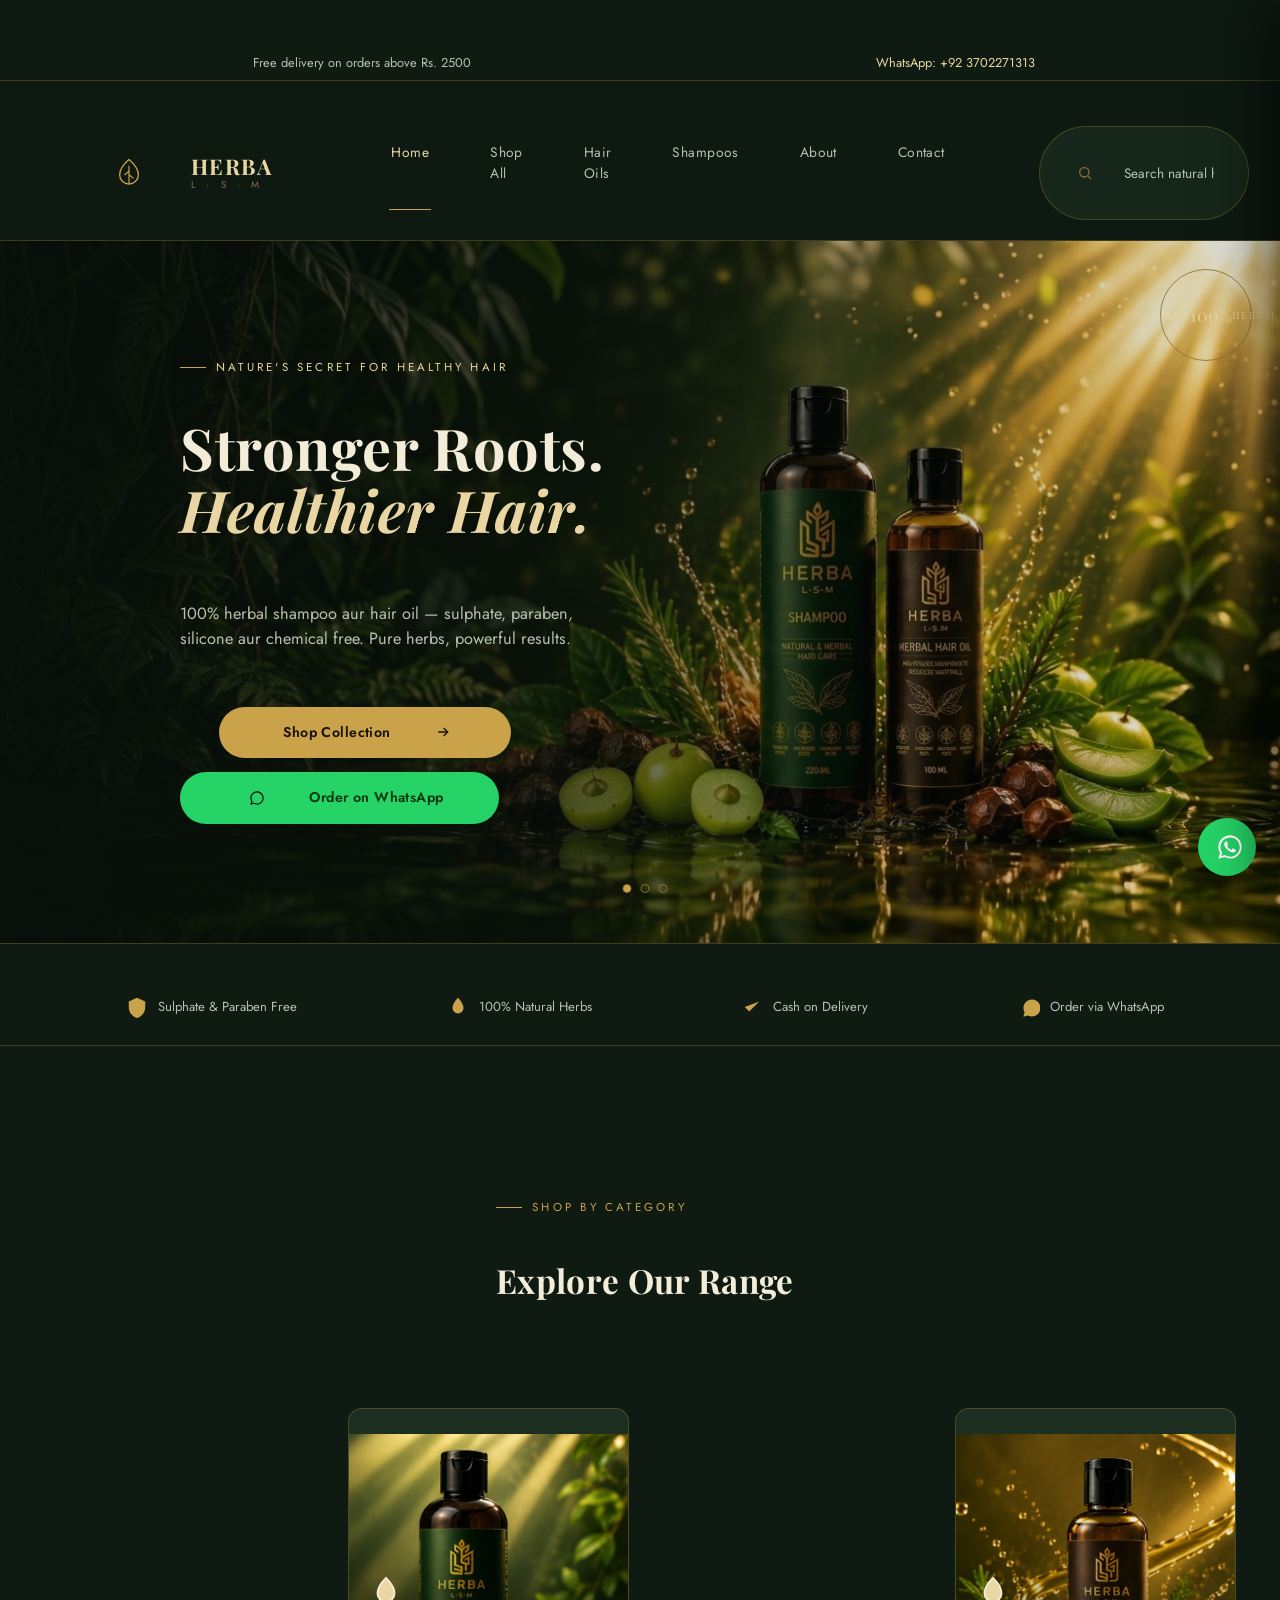
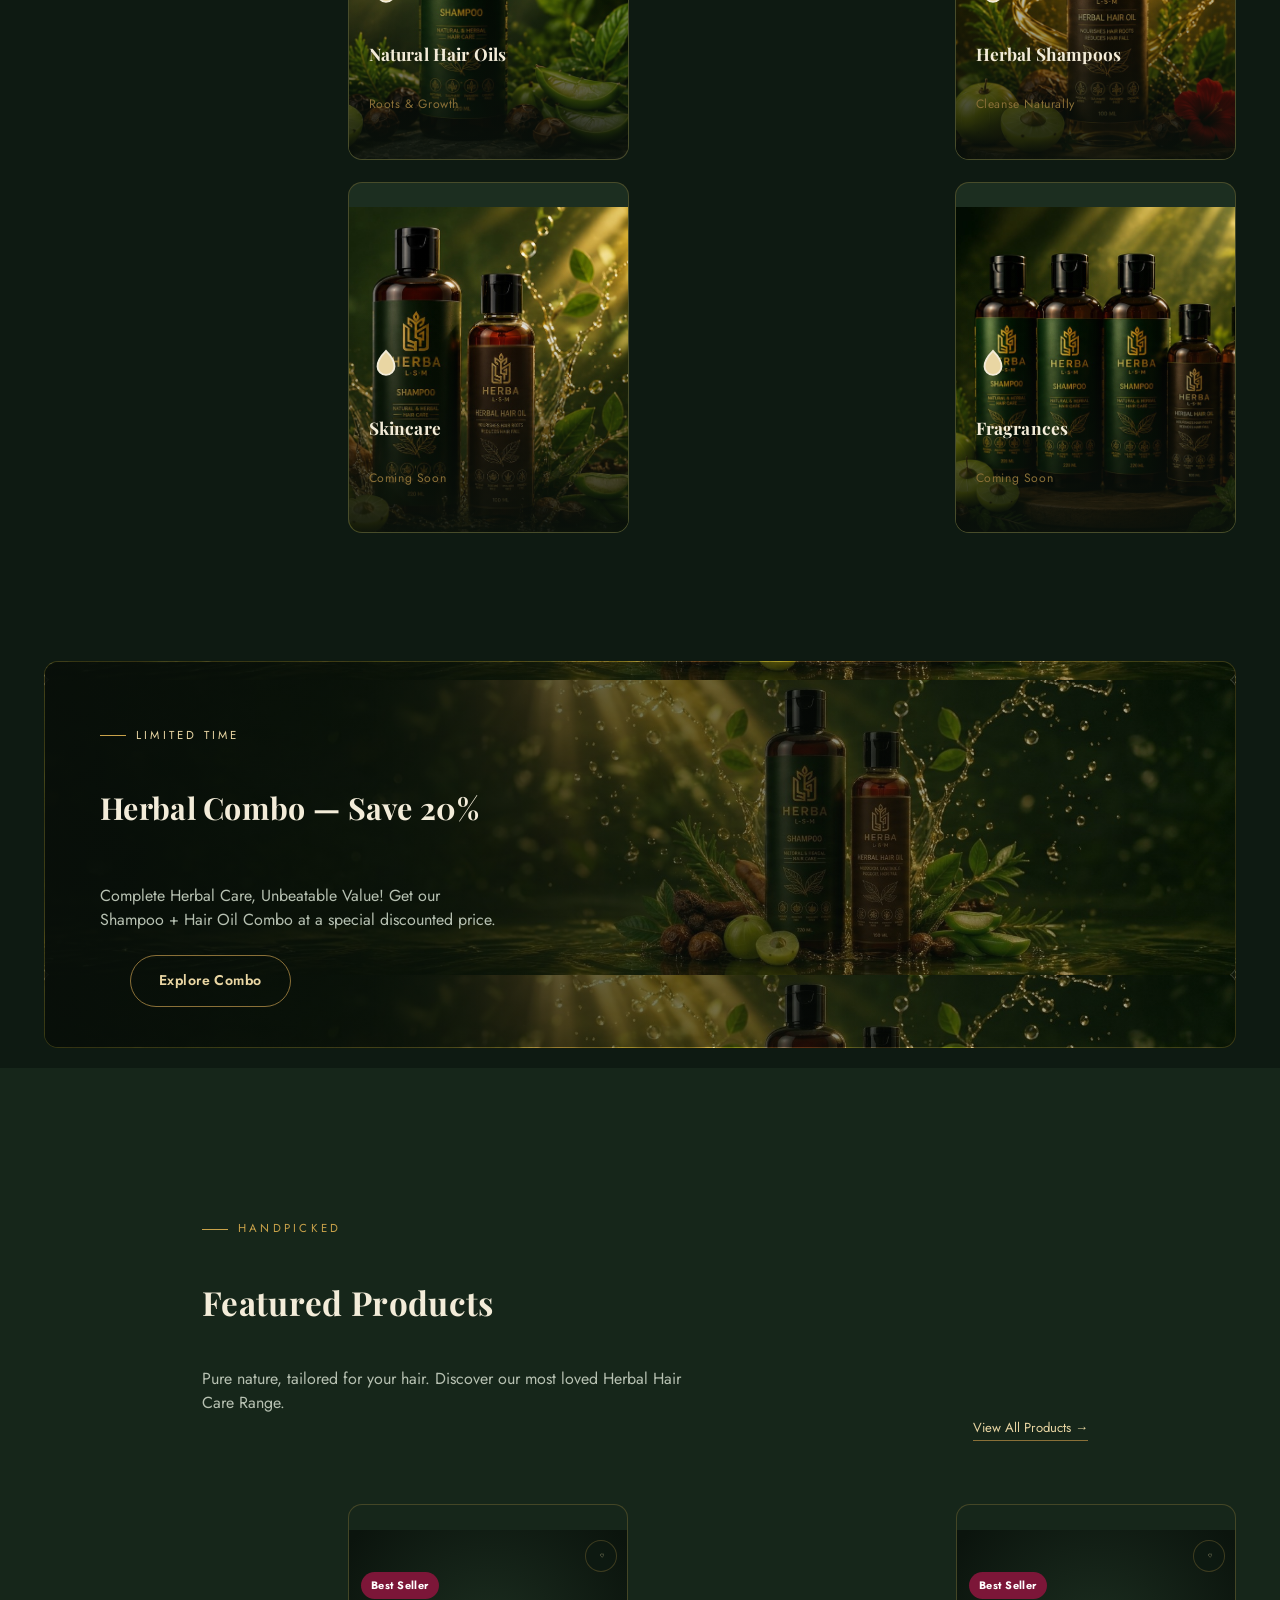
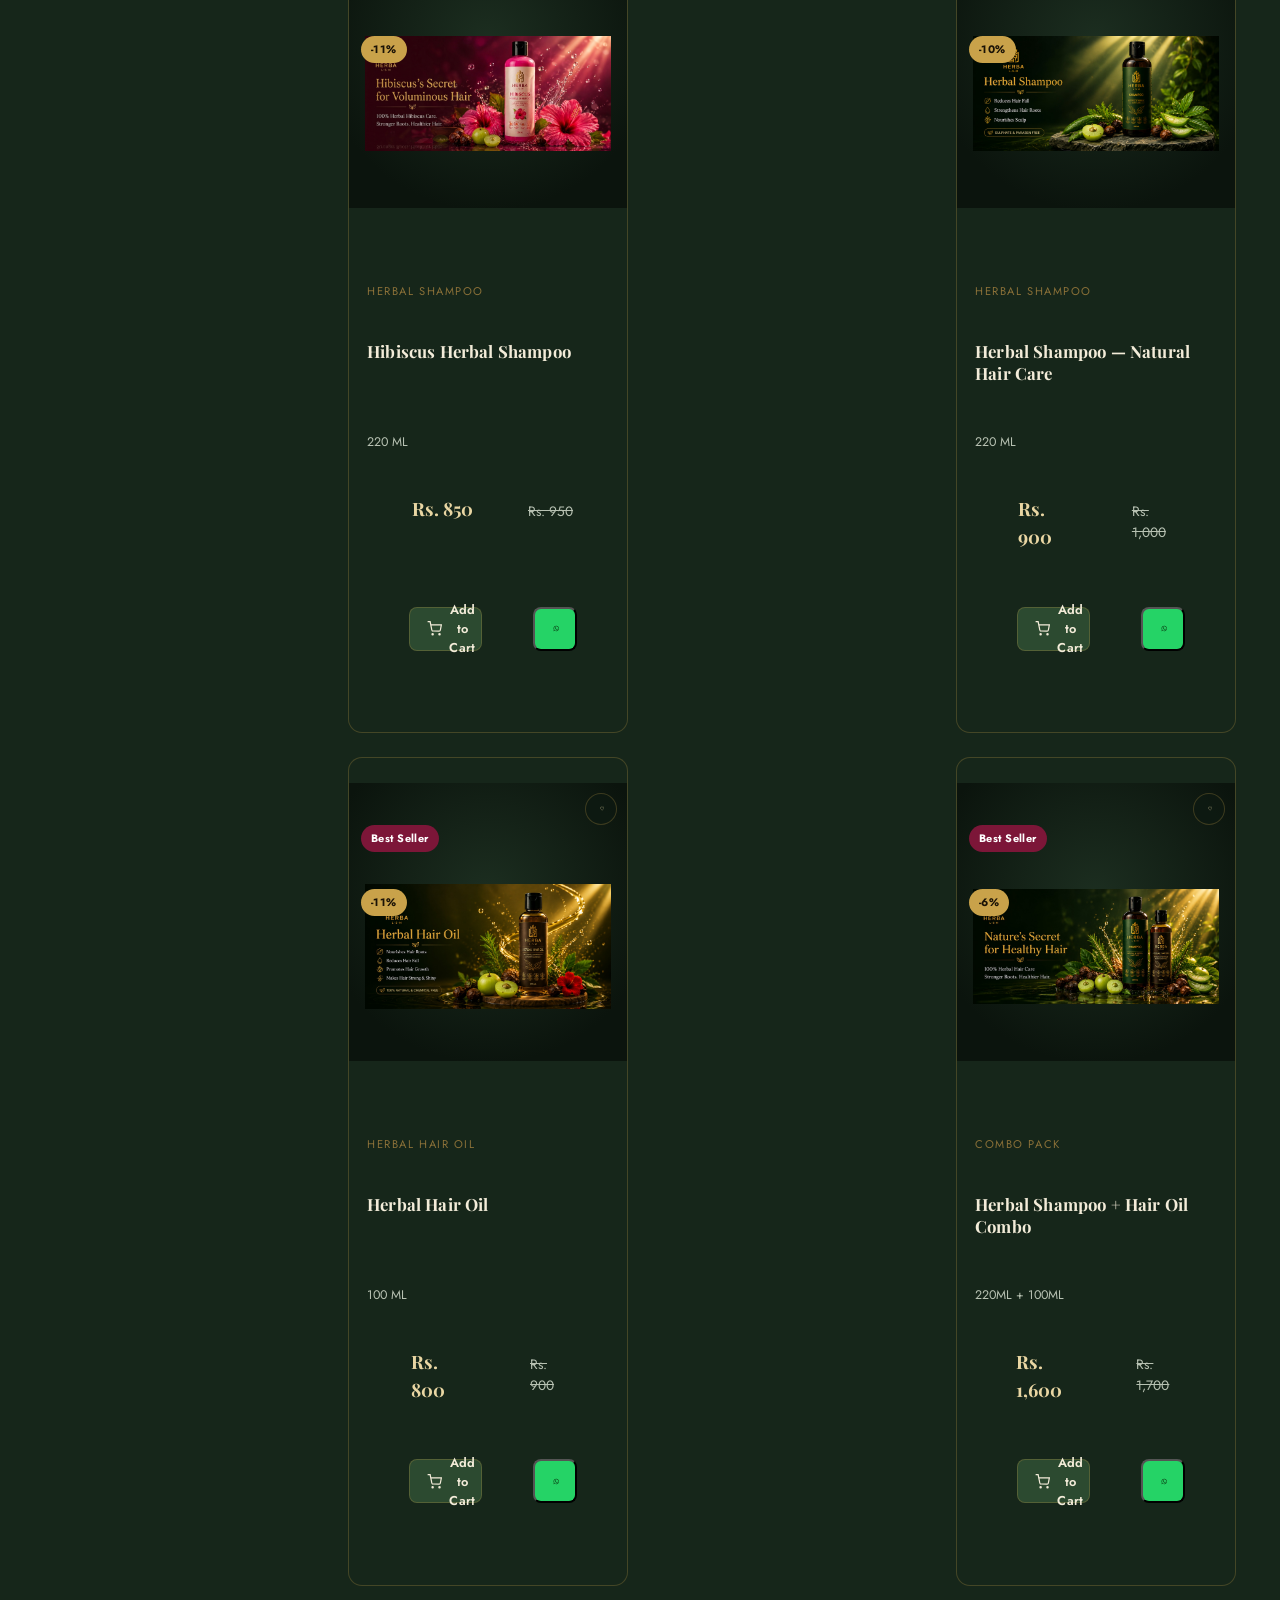
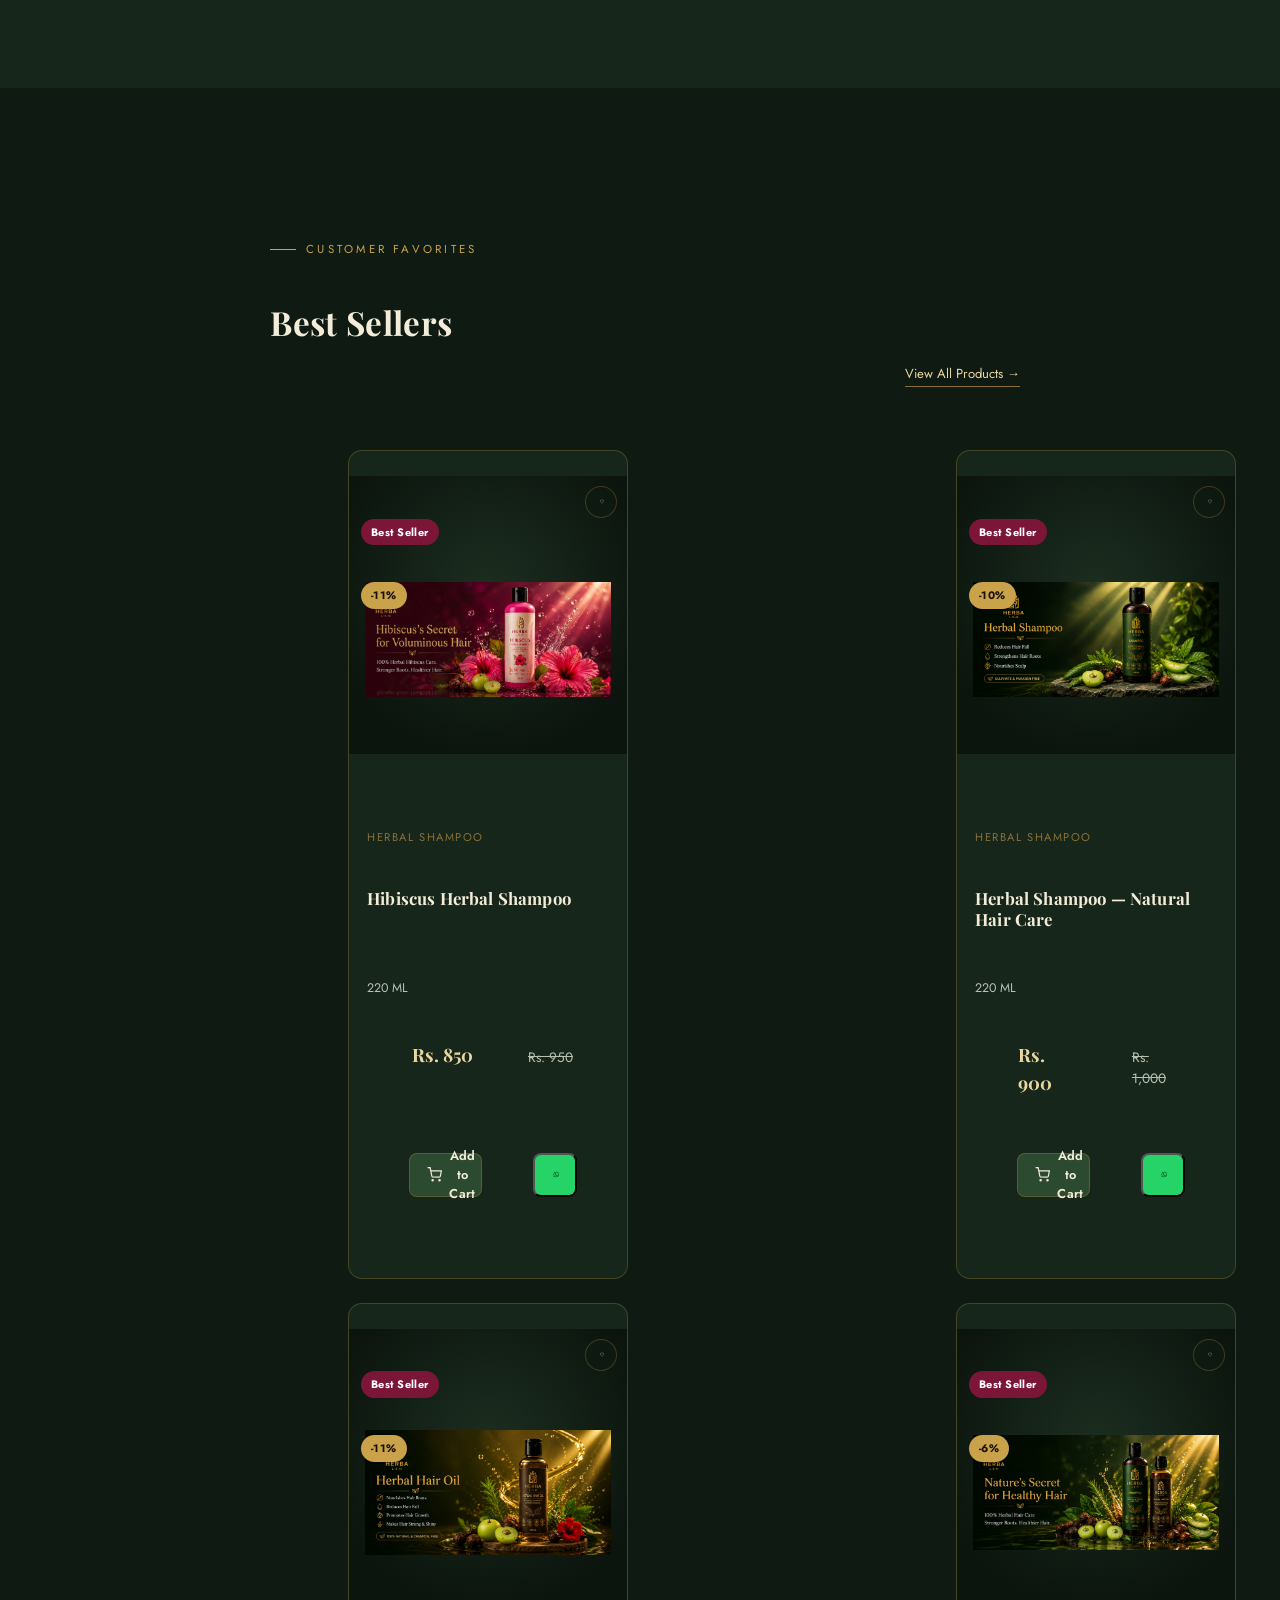
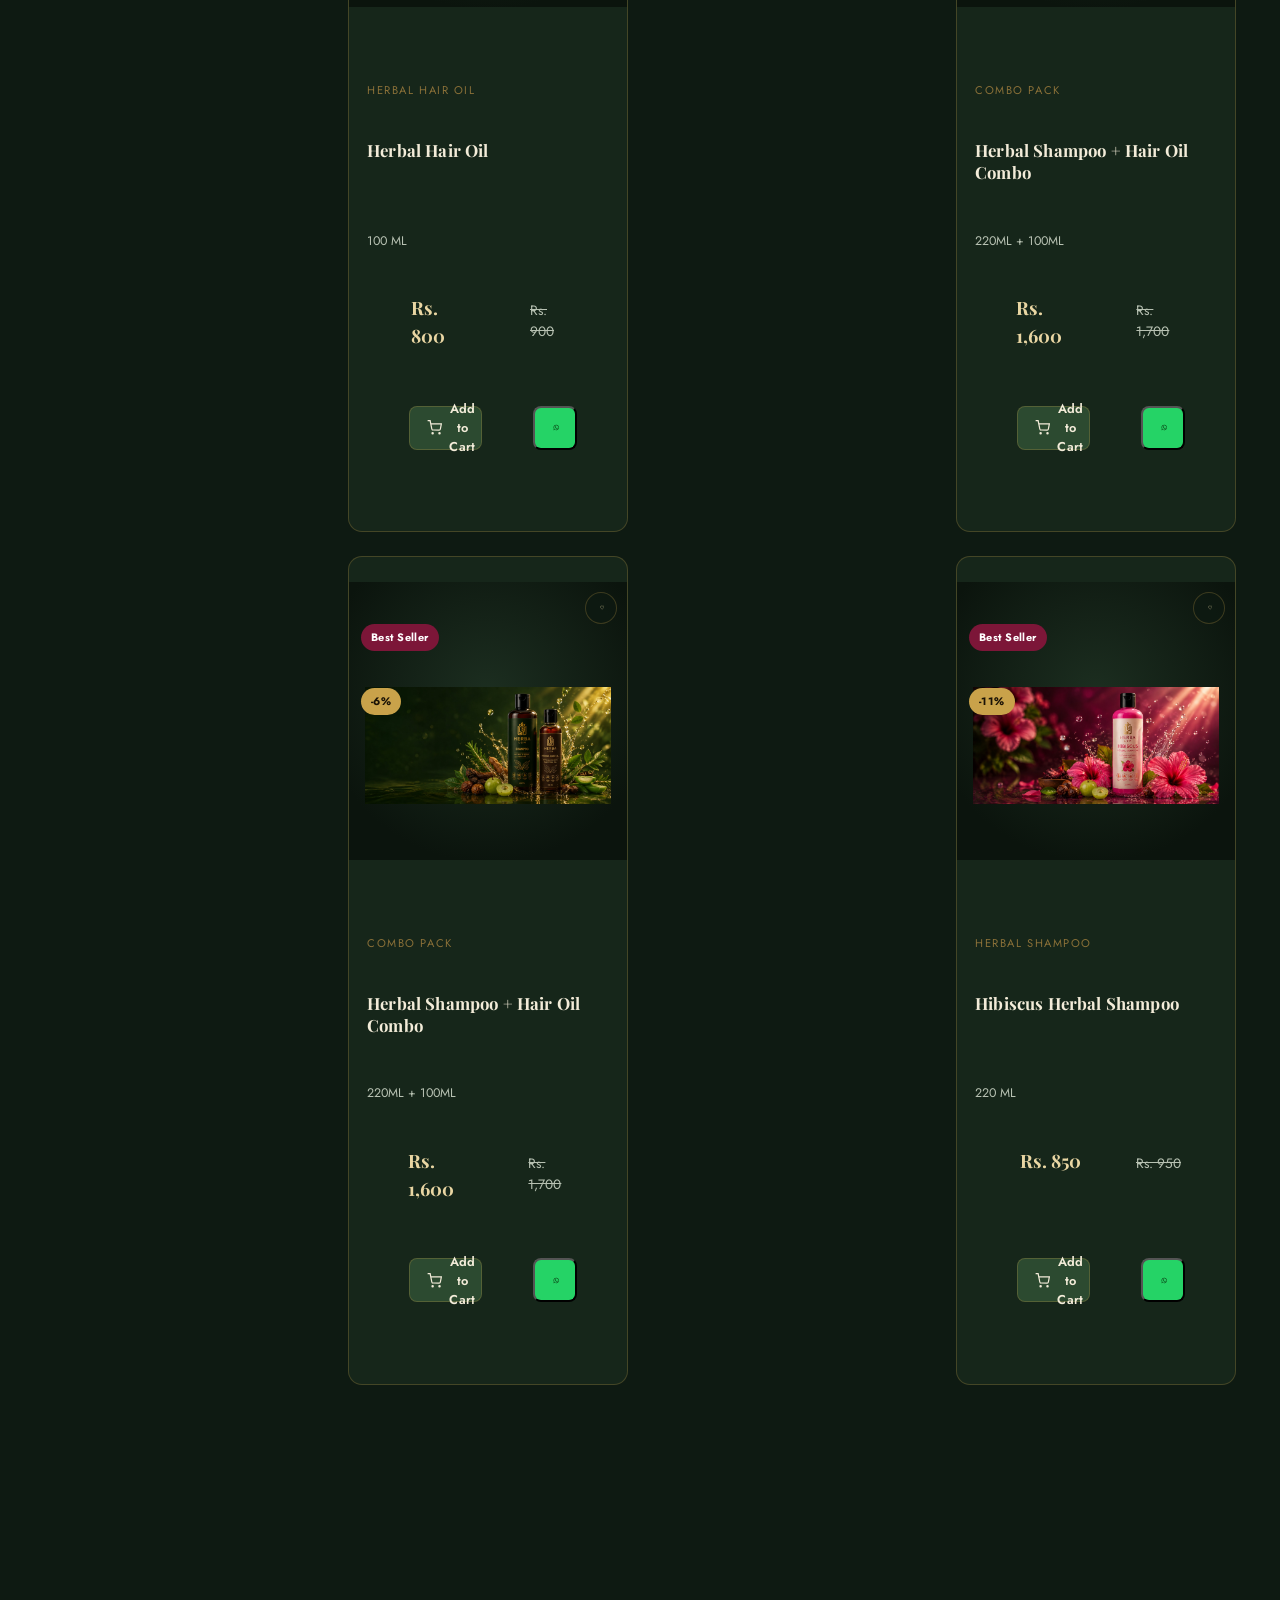
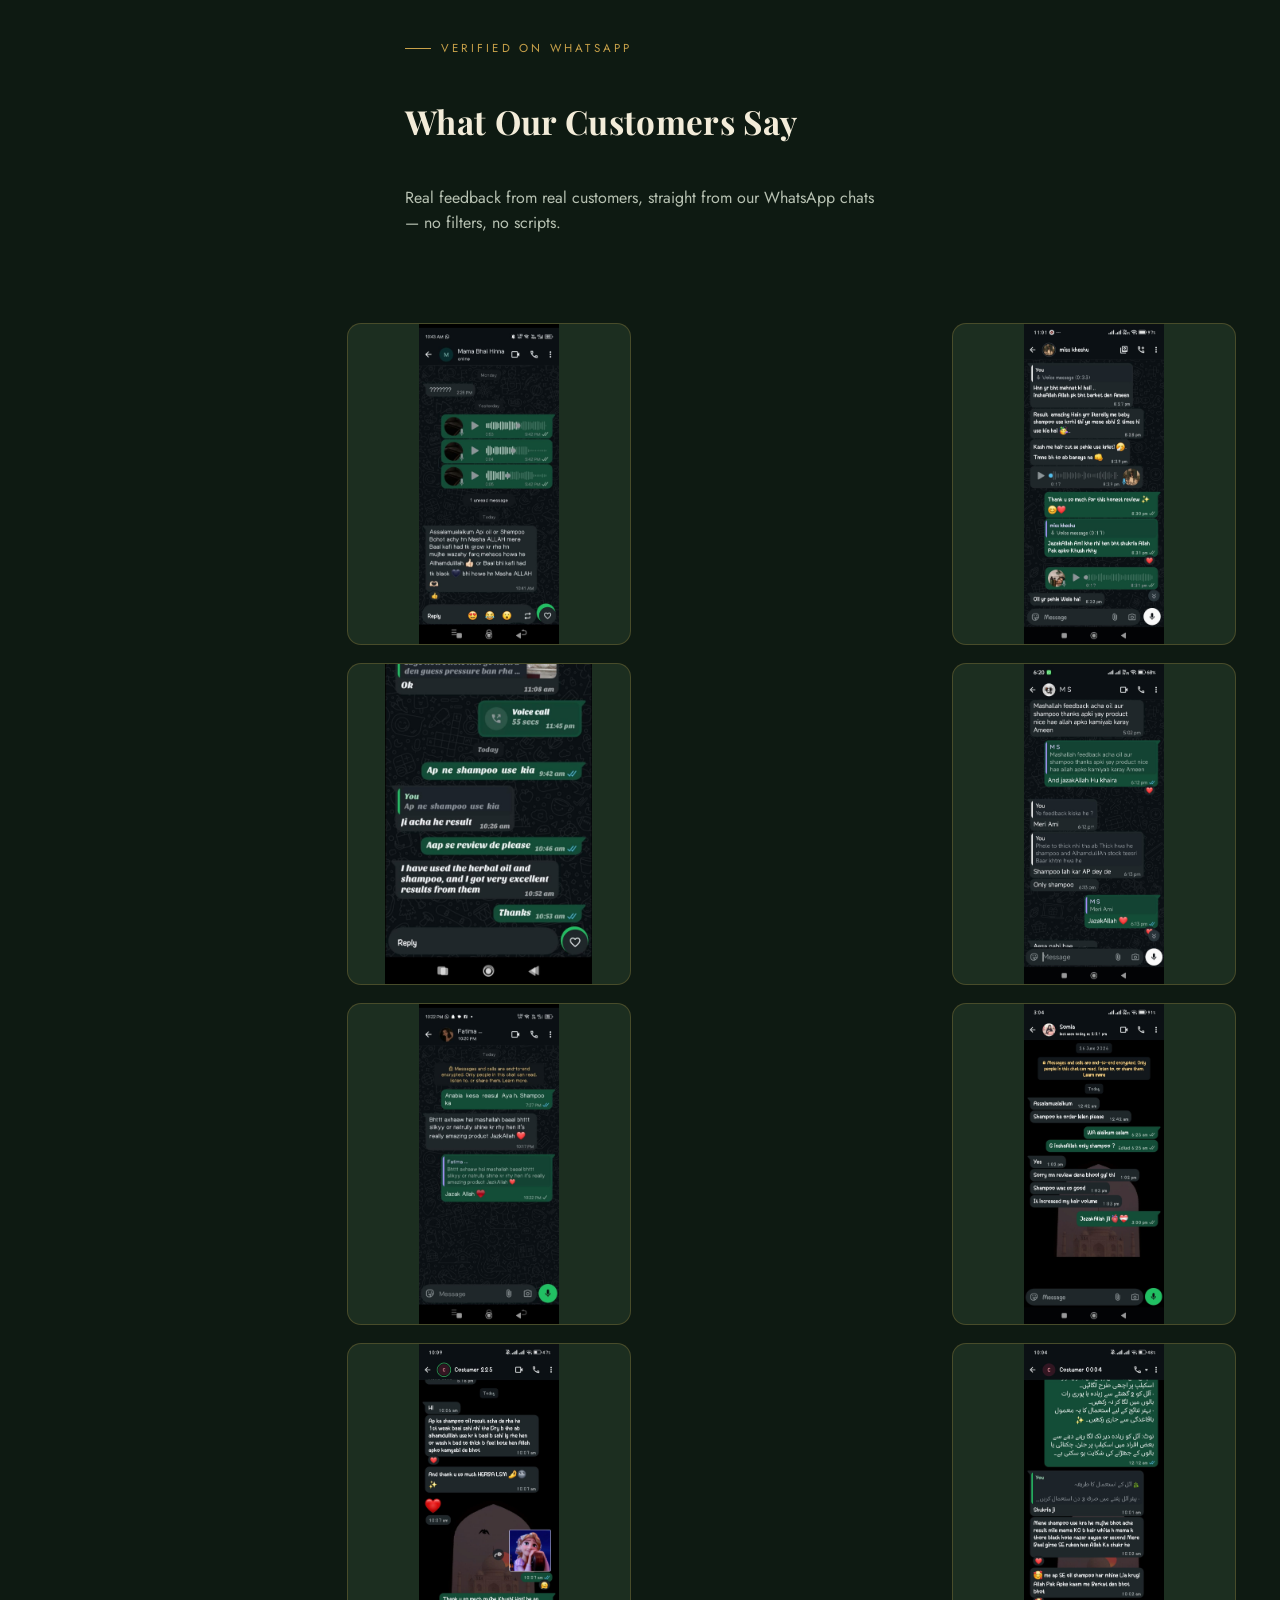
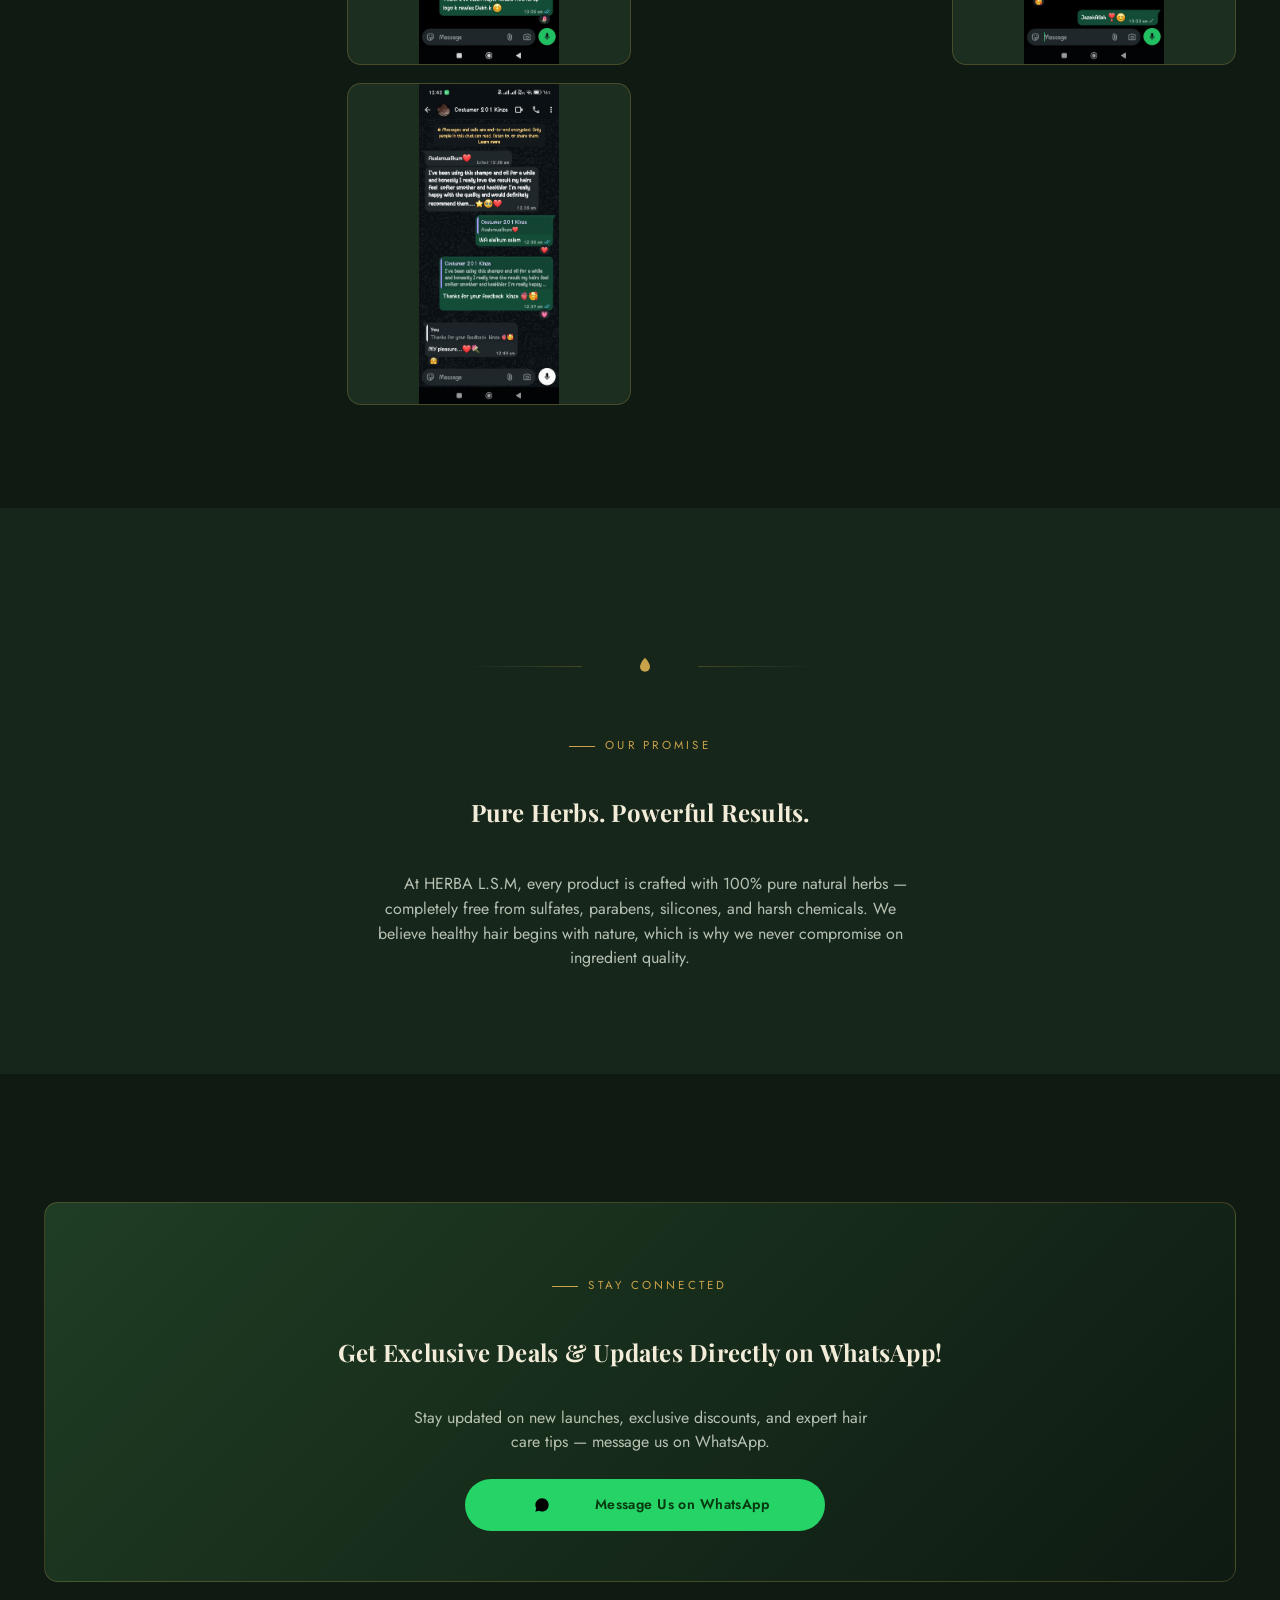
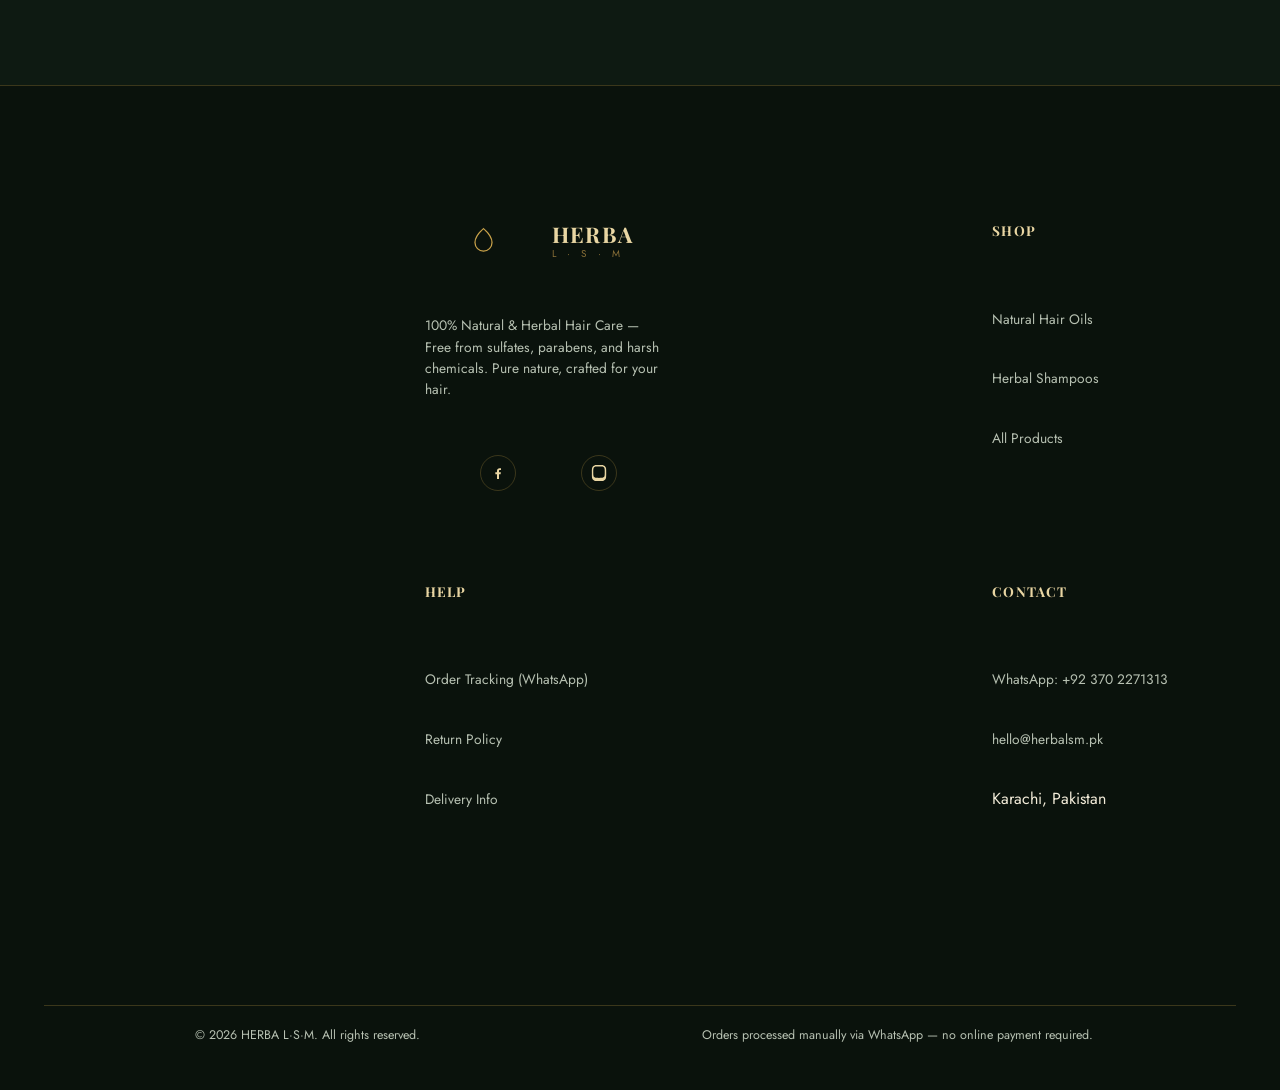
==== commit 44ddc1d5: "Update index.html" ====
--- a/index.html
+++ b/index.html
@@ -1,288 +1,327 @@
 <!DOCTYPE html>
 <html lang="en">
 <head>
-  <meta charset="UTF-8">
-  <meta name="viewport" content="width=device-width, initial-scale=1.0">
-  <title>HERBA L·S·M — 100% Natural & Herbal Hair Care</title>
-  <meta name="description" content="HERBA L.S.M ke 100% natural aur herbal hair oils aur shampoos explore karein. Sulphate-free, chemical-free. Order via WhatsApp.">
-  <link rel="preconnect" href="https://fonts.googleapis.com">
-  <link href="https://fonts.googleapis.com/css2?family=Playfair+Display:wght@600;700&family=Jost:wght@400;500;600;700&display=swap" rel="stylesheet">
-  <link rel="stylesheet" href="css/style.css">
+  <meta charset="UTF-8">
+  <meta name="viewport" content="width=device-width, initial-scale=1.0">
+  <title>HERBA L·S·M — Natural & Herbal Hair Care</title>
+  <meta name="description" content="HERBA L.S.M — 100% natural herbal shampoo & hair oil. Sulphate, paraben & silicone free. Order via WhatsApp, cash on delivery.">
+  <link rel="preconnect" href="https://fonts.googleapis.com">
+  <link href="https://fonts.googleapis.com/css2?family=Playfair+Display:wght@600;700&family=Jost:wght@400;500;600;700&display=swap" rel="stylesheet">
+  <link rel="stylesheet" href="css/style.css">
 </head>
 <body>
 
 <!-- ============ TOP BAR ============ -->
 <div class="topbar">
-  <div class="container">
-    <span>Free delivery on orders above Rs. 2500</span>
-    <a href="https://wa.me/923702271313" target="_blank">WhatsApp: +92 370 2271313</a>
-  </div>
+  <div class="container">
+    <span>Free delivery on orders above Rs. 2500</span>
+    <a href="https://wa.me/923702271313" target="_blank">WhatsApp: +92 3702271313</a>
+  </div>
 </div>
 
 <!-- ============ HEADER ============ -->
 <header class="site-header">
-  <div class="header-row container">
-    <button class="nav-toggle" id="navToggle" aria-label="Menu kholein">
-      <svg viewBox="0 0 24 24" fill="none" stroke="currentColor" stroke-width="2"><path d="M3 6h18M3 12h18M3 18h18"/></svg>
-    </button>
-
-    <a href="index.html" class="logo">
-      <svg viewBox="0 0 40 40" fill="none">
-        <path d="M20 4C13 10 9 16 9 22a11 11 0 0 0 22 0c0-6-4-12-11-18z" stroke="#c9a24a" stroke-width="1.6"/>
-        <path d="M20 12v20M20 18l-5 4M20 22l5 4" stroke="#c9a24a" stroke-width="1.4" stroke-linecap="round"/>
-      </svg>
-      <span class="logo-text"><b>HERBA</b><span>L · S · M</span></span>
-    </a>
-
-    <nav class="main-nav" id="mainNav">
-      <a href="index.html" class="active">Home</a>
-      <a href="products.html">Shop All</a>
-      <a href="products.html?cat=hair-oils">Hair Oils</a>
-      <a href="products.html?cat=shampoo">Shampoos</a>
-      <a href="#about">About</a>
-      <a href="#contact">Contact</a>
-    </nav>
-
-    <div class="search-box">
-      <svg viewBox="0 0 24 24" fill="none" stroke-width="2"><circle cx="11" cy="11" r="7"/><path d="M21 21l-4.3-4.3"/></svg>
-      <input type="text" placeholder="Search natural hair care products..." class="site-search" onkeydown="if(event.key==='Enter'){window.location.href='products.html?q='+encodeURIComponent(this.value)}">
-    </div>
-
-    <div class="header-actions">
-      <a class="wa-quick-btn" href="https://wa.me/923702271313?text=Hello%20HERBA%20L.S.M!%20I%20would%20like%20more%20details%20about%20your%20products." target="_blank" aria-label="WhatsApp" style="width:38px; height:38px; padding:0; border-radius:50%; display:inline-flex; align-items:center; justify-content:center; background:#25d366;">
-        <svg viewBox="0 0 32 32" style="width:20px; height:20px; fill:#fff;"><path d="M16.04 2.67c-7.33 0-13.28 5.95-13.28 13.28 0 2.34.62 4.63 1.79 6.64L2.67 29.3l6.87-1.8a13.24 13.24 0 0 0 6.5 1.66h.01c7.33 0 13.28-5.95 13.28-13.28S23.37 2.67 16.04 2.67zm0 24.3h-.01a11 11 0 0 1-5.6-1.53l-.4-.24-4.08 1.07 1.09-3.97-.26-.41a10.98 10.98 0 0 1-1.69-5.84c0-6.08 4.95-11.02 11.03-11.02 2.94 0 5.71 1.15 7.79 3.23a10.95 10.95 0 0 1 3.23 7.8c0 6.08-4.95 11.02-11.03 11.02h-.07z"/></svg>
-      </a>
-
-      <button class="icon-btn" onclick="openCart()" aria-label="Cart kholein">
-        <svg viewBox="0 0 24 24" fill="none" stroke="currentColor" stroke-width="1.8"><circle cx="9" cy="21" r="1"/><circle cx="20" cy="21" r="1"/><path d="M1 1h4l2.7 13.4a2 2 0 0 0 2 1.6h9.7a2 2 0 0 0 2-1.6L23 6H6"/></svg>
-        <span class="cart-count">0</span>
-      </button>
-    </div>
-  </div>
+  <div class="header-row container">
+    <button class="nav-toggle" id="navToggle" aria-label="Menu kholein" onclick="document.getElementById('mainNav').classList.toggle('open'); document.getElementById('mainNav').classList.toggle('active');">
+      <svg viewBox="0 0 24 24" fill="none" stroke="currentColor" stroke-width="2"><path d="M3 6h18M3 12h18M3 18h18"/></svg>
+    </button>
+
+    <a href="index.html" class="logo">
+      <svg viewBox="0 0 40 40" fill="none">
+        <path d="M20 4C13 10 9 16 9 22a11 11 0 0 0 22 0c0-6-4-12-11-18z" stroke="#c9a24a" stroke-width="1.6"/>
+        <path d="M20 12v20M20 18l-5 4M20 22l5 4" stroke="#c9a24a" stroke-width="1.4" stroke-linecap="round"/>
+      </svg>
+      <span class="logo-text"><b>HERBA</b><span>L · S · M</span></span>
+    </a>
+
+    <nav class="main-nav" id="mainNav">
+      <a href="index.html" class="active" onclick="document.getElementById('mainNav').classList.remove('open', 'active')">Home</a>
+      <a href="products.html" onclick="document.getElementById('mainNav').classList.remove('open', 'active')">Shop All</a>
+      <a href="products.html?cat=hair-oils" onclick="document.getElementById('mainNav').classList.remove('open', 'active')">Hair Oils</a>
+      <a href="products.html?cat=shampoo" onclick="document.getElementById('mainNav').classList.remove('open', 'active')">Shampoos</a>
+      <a href="index.html#about" onclick="document.getElementById('mainNav').classList.remove('open', 'active')">About</a>
+      <a href="index.html#contact" onclick="document.getElementById('mainNav').classList.remove('open', 'active')">Contact</a>
+    </nav>
+
+    <div class="search-box">
+      <svg viewBox="0 0 24 24" fill="none" stroke-width="2"><circle cx="11" cy="11" r="7"/><path d="M21 21l-4.3-4.3"/></svg>
+      <input type="text" placeholder="Search natural hair care products..." class="site-search" onkeydown="if(event.key==='Enter'){window.location.href='products.html?q='+encodeURIComponent(this.value)}">
+    </div>
+
+    <div class="header-actions">
+      <a class="wa-quick-btn" href="https://wa.me/923702271313?text=Hello HERBA L.S.M! I would like more details about your products." target="_blank">
+        <svg viewBox="0 0 32 32"><path d="M16.04 2.67c-7.33 0-13.28 5.95-13.28 13.28 0 2.34.62 4.63 1.79 6.64L2.67 29.3l6.87-1.8a13.24 13.24 0 0 0 6.5 1.66h.01c7.33 0 13.28-5.95 13.28-13.28S23.37 2.67 16.04 2.67zm0 24.3h-.01a11 11 0 0 1-5.6-1.53l-.4-.24-4.08 1.07 1.09-3.97-.26-.41a10.98 10.98 0 0 1-1.69-5.84c0-6.08 4.95-11.02 11.03-11.02 2.94 0 5.71 1.15 7.79 3.23a10.95 10.95 0 0 1 3.23 7.8c0 6.08-4.95 11.02-11.03 11.02h-.07z"/></svg>
+        <span>Chat Now</span>
+      </a>
+      <button class="icon-btn" onclick="openCart()" aria-label="Cart kholein">
+        <svg viewBox="0 0 24 24" fill="none" stroke="currentColor" stroke-width="1.8"><circle cx="9" cy="21" r="1"/><circle cx="20" cy="21" r="1"/><path d="M1 1h4l2.7 13.4a2 2 0 0 0 2 1.6h9.7a2 2 0 0 0 2-1.6L23 6H6"/></svg>
+        <span class="cart-count">0</span>
+      </button>
+    </div>
+  </div>
 </header>
 
-<!-- ============ HERO SECTION ============ -->
-<section class="hero-section">
-  <div class="hero-slides">
-    <div class="hero-slide active" style="background-image:linear-gradient(rgba(15,28,20,0.6), rgba(15,28,20,0.6)), url('images/hero-1.jpg');">
-      <div class="container hero-content">
-        <div class="eyebrow">100% Pure & Natural</div>
-        <h1>Pure Botanical Hair Care for Real Results</h1>
-        <p>Khalis jadi-bootiyon se tayar shuda hair oils aur herbal shampoos jo baalon ko mazboot, ghana aur chamkdaar banayein.</p>
-        <div class="hero-btns">
-          <a href="products.html" class="btn btn-primary">Shop Collection</a>
-          <a href="https://wa.me/923702271313?text=Salam!%20I%20want%20consultation%20about%20hair%20care." target="_blank" class="btn btn-outline-white">Free Consultation</a>
-        </div>
-      </div>
-    </div>
-    <div class="hero-slide" style="background-image:linear-gradient(rgba(15,28,20,0.6), rgba(15,28,20,0.6)), url('images/hero-2.jpg');">
-      <div class="container hero-content">
-        <div class="eyebrow">Chemical Free Promise</div>
-        <h1>No Sulphate. No Parabens. Just Nature.</h1>
-        <p>Apne baalon ko dein chemical products ke nuqsanat se mukammal nijaat aur qudrati ghizaiyat.</p>
-        <div class="hero-btns">
-          <a href="products.html?cat=hair-oils" class="btn btn-primary">Explore Hair Oils</a>
-          <a href="products.html?cat=shampoo" class="btn btn-outline-white">Explore Shampoos</a>
-        </div>
-      </div>
-    </div>
-  </div>
-  <div class="container hero-dots-wrap">
-    <div class="hero-dots">
-      <button class="active" aria-label="Slide 1"></button>
-      <button aria-label="Slide 2"></button>
-    </div>
-  </div>
-</section>
-
-<!-- ============ TRUST PROMISES BAR ============ -->
-<section class="section" style="padding:40px 0; background:var(--bg-card); border-top:1px solid var(--border-color); border-bottom:1px solid var(--border-color);">
-  <div class="container">
-    <div class="trust-grid" style="display:grid; grid-template-columns:repeat(auto-fit,minmax(220px,1fr)); gap:24px; text-align:center;">
-      <div class="trust-item">
-        <h4 style="color:var(--primary); margin-bottom:6px;">100% Herbal Ingredients</h4>
-        <p style="font-size:0.9rem; color:var(--text-muted);">Pure organic oils and plant extracts</p>
-      </div>
-      <div class="trust-item">
-        <h4 style="color:var(--primary); margin-bottom:6px;">No Harsh Chemicals</h4>
-        <p style="font-size:0.9rem; color:var(--text-muted);">Zero sulphates, parabens, or artificial colors</p>
-      </div>
-      <div class="trust-item">
-        <h4 style="color:var(--primary); margin-bottom:6px;">Easy WhatsApp Orders</h4>
-        <p style="font-size:0.9rem; color:var(--text-muted);">Quick checkout and direct support via WhatsApp</p>
-      </div>
-      <div class="trust-item">
-        <h4 style="color:var(--primary); margin-bottom:6px;">Cash on Delivery</h4>
-        <p style="font-size:0.9rem; color:var(--text-muted);">Safe and reliable delivery across Pakistan</p>
-      </div>
-    </div>
-  </div>
-</section>
-
-<!-- ============ CATEGORIES SECTION ============ -->
-<section class="section">
-  <div class="container">
-    <div class="section-head" style="text-align:center; margin-bottom:40px;">
-      <div class="eyebrow">Explore Collections</div>
-      <h2>Shop By Category</h2>
-    </div>
-    <div class="category-grid" id="categoryGrid"></div>
-  </div>
+<!-- ============ HERO SLIDER ============ -->
+<section class="hero">
+  <div class="seal">
+    <span>NATURE'S</span><span class="big">100%</span><span>HERBAL</span>
+  </div>
+  <div class="hero-slides">
+    <div class="hero-slide active" style="background-image:url('assets/hair2.jpg');background-position:100% 55%;background-size:100%;"></div>
+    <div class="hero-slide" style="background-image:url('assets/hair1.jpg');background-position:100% 55%;background-size:100%;"></div>
+    <div class="hero-slide" style="background-image:url('assets/hair3.jpg');background-position:100% 55%;background-size:100%;"></div>
+  </div>
+  <div class="hero-content">
+    <div class="eyebrow">Nature's Secret for Healthy Hair</div>
+    <h1>Stronger Roots. <em>Healthier Hair.</em></h1>
+    <p>100% herbal shampoo aur hair oil — sulphate, paraben, silicone aur chemical free. Pure herbs, powerful results.</p>
+    <div class="hero-ctas">
+      <a href="products.html" class="btn btn-primary">
+        Shop Collection
+        <svg viewBox="0 0 24 24" fill="none" stroke="currentColor" stroke-width="2"><path d="M5 12h14M13 6l6 6-6 6"/></svg>
+      </a>
+      <a href="https://wa.me/923702271313" target="_blank" class="btn btn-wa">
+        <svg viewBox="0 0 32 32"><path d="M16.04 2.67c-7.33 0-13.28 5.95-13.28 13.28 0 2.34.62 4.63 1.79 6.64L2.67 29.3l6.87-1.8a13.24 13.24 0 0 0 6.5 1.66h.01c7.33 0 13.28-5.95 13.28-13.28S23.37 2.67 16.04 2.67zm0 24.3h-.01a11 11 0 0 1-5.6-1.53l-.4-.24-4.08 1.07 1.09-3.97-.26-.41a10.98 10.98 0 0 1-1.69-5.84c0-6.08 4.95-11.02 11.03-11.02 2.94 0 5.71 1.15 7.79 3.23a10.95 10.95 0 0 1 3.23 7.8c0 6.08-4.95 11.02-11.03 11.02h-.07z"/></svg>
+        Order on WhatsApp
+      </a>
+    </div>
+  </div>
+  <div class="hero-dots">
+    <button class="active"></button><button></button><button></button>
+  </div>
+</section>
+
+<!-- ============ TRUST STRIP ============ -->
+<div class="trust-strip">
+  <div class="container">
+    <div class="trust-item"><svg viewBox="0 0 24 24"><path d="M12 2 3 6v6c0 5.5 3.8 10.7 9 12 5.2-1.3 9-6.5 9-12V6l-9-4z"/></svg>Sulphate & Paraben Free</div>
+    <div class="trust-item"><svg viewBox="0 0 24 24"><path d="M12 2C8 6 6 10 6 13a6 6 0 0 0 12 0c0-3-2-7-6-11z"/></svg>100% Natural Herbs</div>
+    <div class="trust-item"><svg viewBox="0 0 24 24"><path d="M20 6L9 17l-5-5"/></svg>Cash on Delivery</div>
+    <div class="trust-item"><svg viewBox="0 0 24 24"><path d="M16.04 2.67c-7.33 0-13.28 5.95-13.28 13.28 0 2.34.62 4.63 1.79 6.64L2.67 29.3l6.87-1.8a13.24 13.24 0 0 0 6.5 1.66h.01c7.33 0 13.28-5.95 13.28-13.28S23.37 2.67 16.04 2.67z" transform="translate(4,2) scale(0.7)"/></svg>Order via WhatsApp</div>
+  </div>
+</div>
+
+<!-- ============ CATEGORIES ============ -->
+<section class="section" id="categories">
+  <div class="container">
+    <div class="section-head">
+      <div>
+        <div class="eyebrow">Shop by Category</div>
+        <h2>Explore Our Range</h2>
+      </div>
+    </div>
+    <div class="cat-grid" id="categoryGrid"></div>
+  </div>
+</section>
+
+<!-- ============ FEATURED PROMO BANNER ============ -->
+<section class="container" style="padding-bottom:20px;">
+  <div class="promo-banner" style="background-image:url('assets/hairoil.jpg');background-position:65% 20%;background-size:100%;">
+    <div class="promo-inner">
+      <div class="eyebrow">Limited Time</div>
+      <h2>Herbal Combo — Save 20%</h2>
+      <p>Complete Herbal Care, Unbeatable Value! Get our Shampoo + Hair Oil Combo at a special discounted price.</p>
+      <a href="products.html?cat=hair-oils" class="btn btn-outline">Explore Combo</a>
+    </div>
+  </div>
 </section>
 
 <!-- ============ FEATURED PRODUCTS ============ -->
-<section class="section" style="background:var(--bg-card);">
-  <div class="container">
-    <div class="section-head" style="display:flex; justify-content:space-between; align-items:flex-end; margin-bottom:40px;">
-      <div>
-        <div class="eyebrow">Top Recommendations</div>
-        <h2>Featured Products</h2>
-      </div>
-      <a href="products.html" class="btn btn-outline" style="white-space:nowrap;">View All Products</a>
-    </div>
-    <div class="product-grid" id="featuredGrid"></div>
-  </div>
+<section class="section section-alt">
+  <div class="container">
+    <div class="section-head">
+      <div>
+        <div class="eyebrow">Handpicked</div>
+        <h2>Featured Products</h2>
+        <p>Pure nature, tailored for your hair. Discover our most loved Herbal Hair Care Range.</p>
+      </div>
+      <a href="products.html" class="view-all">View All Products →</a>
+    </div>
+    <div class="product-grid" id="featuredGrid"></div>
+  </div>
 </section>
 
 <!-- ============ BEST SELLERS ============ -->
 <section class="section">
-  <div class="container">
-    <div class="section-head" style="text-align:center; margin-bottom:40px;">
-      <div class="eyebrow">Customer Favorites</div>
-      <h2>Best Sellers</h2>
-    </div>
-    <div class="product-grid" id="bestsellerGrid"></div>
-  </div>
-</section>
-
-<!-- ============ ABOUT SECTION ============ -->
-<section class="section" id="about" style="background:var(--bg-card);">
-  <div class="container" style="display:grid; grid-template-columns:repeat(auto-fit,minmax(300px,1fr)); gap:40px; align-items:center;">
-    <div>
-      <div class="eyebrow">Our Heritage & Story</div>
-      <h2>Qudrat Ki Taraf Aik Qadam</h2>
-      <p style="margin-top:16px; color:var(--text-muted); line-height:1.7;">HERBA L·S·M ki bunyad is soch par rakhi gayi ke aaj ke chemical se bhare dor mein logon ko aisi hair care di jaye jo mukammal taur par natural aur khalis ho. Hamari har product purane nuskho aur modern research ka behtareen امتزاج hai.</p>
-      <p style="margin-top:12px; color:var(--text-muted); line-height:1.7;">Har bottle mein qudrat ki asli khushboo aur afadiyat mehfooz ki gayi hai taake aapke baalon ko mile behtareen dekhbhal.</p>
-    </div>
-    <div style="border-radius:12px; overflow:hidden; box-shadow:0 10px 30px rgba(0,0,0,0.08);">
-      <img src="images/about.jpg" alt="About Herba LSM" style="width:100%; height:auto; display:block;">
-    </div>
-  </div>
-</section>
-
-<!-- ============ CONTACT SECTION ============ -->
+  <div class="container">
+    <div class="section-head">
+      <div>
+        <div class="eyebrow">Customer Favorites</div>
+        <h2>Best Sellers</h2>
+      </div>
+      <a href="products.html" class="view-all">View All Products →</a>
+    </div>
+    <div class="product-grid" id="bestsellerGrid"></div>
+  </div>
+</section>
+
+<!-- ============ CUSTOMER REVIEWS (WHATSAPP) ============ -->
+<section class="section" id="reviews">
+  <div class="container">
+    <div class="section-head">
+      <div>
+        <div class="eyebrow">Verified on WhatsApp</div>
+        <h2>What Our Customers Say</h2>
+        <p>Real feedback from real customers, straight from our WhatsApp chats — no filters, no scripts.</p>
+      </div>
+    </div>
+    <div class="reviews-grid">
+      <div class="review-card"><img src="assets/reviews/review-1.jpg" alt="Customer WhatsApp review" loading="lazy" onclick="openLightbox('assets/reviews/review-1.jpg')"></div>
+      <div class="review-card"><img src="assets/reviews/review-2.jpg" alt="Customer WhatsApp review" loading="lazy" onclick="openLightbox('assets/reviews/review-2.jpg')"></div>
+      <div class="review-card"><img src="assets/reviews/review-3.jpg" alt="Customer WhatsApp review" loading="lazy" onclick="openLightbox('assets/reviews/review-3.jpg')"></div>
+      <div class="review-card"><img src="assets/reviews/review-4.jpg" alt="Customer WhatsApp review" loading="lazy" onclick="openLightbox('assets/reviews/review-4.jpg')"></div>
+      <div class="review-card"><img src="assets/reviews/review-5.jpg" alt="Customer WhatsApp review" loading="lazy" onclick="openLightbox('assets/reviews/review-5.jpg')"></div>
+      <div class="review-card"><img src="assets/reviews/review-6.jpg" alt="Customer WhatsApp review" loading="lazy" onclick="openLightbox('assets/reviews/review-6.jpg')"></div>
+      <div class="review-card"><img src="assets/reviews/review-7.jpg" alt="Customer WhatsApp review" loading="lazy" onclick="openLightbox('assets/reviews/review-7.jpg')"></div>
+      <div class="review-card"><img src="assets/reviews/review-8.jpg" alt="Customer WhatsApp review" loading="lazy" onclick="openLightbox('assets/reviews/review-8.jpg')"></div>
+      <div class="review-card"><img src="assets/reviews/review-9.jpg" alt="Customer WhatsApp review" loading="lazy" onclick="openLightbox('assets/reviews/review-9.jpg')"></div>
+    </div>
+  </div>
+</section>
+
+<!-- ============ ABOUT / SIGNATURE ============ -->
+<section class="section section-alt" id="about">
+  <div class="container" style="max-width:760px;text-align:center;">
+    <div class="leaf-divider">
+      <svg viewBox="0 0 24 24"><path d="M12 2C8 6 6 10 6 13a6 6 0 0 0 12 0c0-3-2-7-6-11z"/></svg>
+    </div>
+    <div class="eyebrow" style="justify-content:center;">Our Promise</div>
+    <h2 style="margin-bottom:16px;">Pure Herbs. Powerful Results.</h2>
+    <p style="color:var(--text-muted);max-width:560px;margin:0 auto;">
+      At HERBA L.S.M, every product is crafted with 100% pure natural herbs — completely free from sulfates, parabens, silicones, and harsh chemicals. We believe healthy hair begins with nature, which is why we never compromise on ingredient quality.
+    </p>
+  </div>
+</section>
+
+<!-- ============ NEWSLETTER / WHATSAPP SUBSCRIBE ============ -->
 <section class="section" id="contact">
-  <div class="container" style="text-align:center; max-width:700px;">
-    <div class="eyebrow">Get in Touch</div>
-    <h2>Have Questions or Need Help?</h2>
-    <p style="margin:16px 0 30px; color:var(--text-muted);">Aapko konsa product suit karega ya order ke hawale se koi bhi sawal ho, humein direct WhatsApp par rabta karein!</p>
-    <a href="https://wa.me/923702271313?text=Hello%20HERBA%20L.S.M,%20I%20need%20some%20help." target="_blank" class="wa-checkout-btn" style="display:inline-flex; width:auto; padding:14px 28px;">
-      <svg viewBox="0 0 32 32"><path d="M16.04 2.67c-7.33 0-13.28 5.95-13.28 13.28 0 2.34.62 4.63 1.79 6.64L2.67 29.3l6.87-1.8a13.24 13.24 0 0 0 6.5 1.66h.01c7.33 0 13.28-5.95 13.28-13.28S23.37 2.67 16.04 2.67z"/></svg>
-      Chat with Us on WhatsApp
-    </a>
-  </div>
+  <div class="container">
+    <div class="subscribe">
+      <div class="eyebrow" style="justify-content:center;">Stay Connected</div>
+      <h2>Get Exclusive Deals & Updates Directly on WhatsApp!</h2>
+      <p>Stay updated on new launches, exclusive discounts, and expert hair care tips — message us on WhatsApp.</p>
+      <a href="https://wa.me/923702271313?text=Keep me updated with HERBA L.S.M news and offers" target="_blank" class="btn btn-wa">
+        <svg viewBox="0 0 32 32"><path d="M16.04 2.67c-7.33 0-13.28 5.95-13.28 13.28 0 2.34.62 4.63 1.79 6.64L2.67 29.3l6.87-1.8a13.24 13.24 0 0 0 6.5 1.66h.01c7.33 0 13.28-5.95 13.28-13.28S23.37 2.67 16.04 2.67z"/></svg>
+        Message Us on WhatsApp
+      </a>
+    </div>
+  </div>
 </section>
 
 <!-- ============ FOOTER ============ -->
 <footer>
-  <div class="container">
-    <div class="footer-grid">
-      <div class="footer-col footer-brand">
-        <a href="index.html" class="logo">
-          <svg viewBox="0 0 40 40" fill="none"><path d="M20 4C13 10 9 16 9 22a11 11 0 0 0 22 0c0-6-4-12-11-18z" stroke="#c9a24a" stroke-width="1.6"/></svg>
-          <span class="logo-text"><b>HERBA</b><span>L · S · M</span></span>
-        </a>
-        <p>100% natural aur herbal hair care — sulphate, paraben aur chemical free.</p>
-      </div>
-      <div class="footer-col">
-        <h4>Shop</h4>
-        <ul>
-          <li><a href="products.html?cat=hair-oils">Natural Hair Oils</a></li>
-          <li><a href="products.html?cat=shampoo">Herbal Shampoos</a></li>
-          <li><a href="products.html">All Products</a></li>
-        </ul>
-      </div>
-      <div class="footer-col">
-        <h4>Help</h4>
-        <ul>
-          <li><a href="#contact">Order Tracking (WhatsApp)</a></li>
-          <li><a href="#">Return Policy</a></li>
-        </ul>
-      </div>
-      <div class="footer-col">
-        <h4>Contact</h4>
-        <ul>
-          <li><a href="https://wa.me/923702271313" target="_blank">WhatsApp: +92 370 2271313</a></li>
-          <li>Karachi, Pakistan</li>
-        </ul>
-      </div>
-    </div>
-    <div class="bottom-bar">
-      <span>© 2026 HERBA L·S·M. All rights reserved.</span>
-      <span>Orders processed manually via WhatsApp.</span>
-    </div>
-  </div>
+  <div class="container">
+    <div class="footer-grid">
+      <div class="footer-col footer-brand">
+        <a href="index.html" class="logo">
+          <svg viewBox="0 0 40 40" fill="none"><path d="M20 4C13 10 9 16 9 22a11 11 0 0 0 22 0c0-6-4-12-11-18z" stroke="#c9a24a" stroke-width="1.6"/></svg>
+          <span class="logo-text"><b>HERBA</b><span>L · S · M</span></span>
+        </a>
+        <p>100% Natural & Herbal Hair Care — Free from sulfates, parabens, and harsh chemicals. Pure nature, crafted for your hair.</p>
+        <div class="social-row">
+          <a href="https://www.facebook.com/profile.php?id=61592626576031" aria-label="Facebook"><svg viewBox="0 0 24 24"><path d="M13.5 21v-7h2.4l.4-3H13.5V9c0-.9.3-1.5 1.6-1.5h1.4V5c-.3 0-1.2-.1-2.2-.1-2.2 0-3.8 1.4-3.8 3.9V11H8v3h2.5v7h3z"/></svg></a>
+          <a href="https://www.instagram.com/herba.lsm?igsh=djVta3VnMXV0b2Z1" aria-label="Instagram"><svg viewBox="0 0 24 24"><path d="M12 2.2c2.7 0 3 0 4 .1 1 0 1.7.2 2 .4.5.2.9.4 1.3.8.4.4.6.8.8 1.3.2.4.4 1.1.4 2 .1 1.1.1 1.4.1 4s0 3-.1 4c0 1-.2 1.7-.4 2-.2.5-.4.9-.8 1.3-.4.4-.8.6-1.3.8-.4.2-1.1.4-2 .4-1.1.1-1.4.1-4 .1s-3 0-4-.1c-1 0-1.7-.2-2-.4-.5-.2-.9-.4-1.3-.8-.4-.4-.6-.8-.8-1.3-.2-.4-.4-1.1-.4-2-.1-1.1-.1-1.4-.1-4s0-3 .1-4c0-1 .2-1.7.4-2 .2-.5.4-.9.8-1.3.4-.4.8-.6 1.3-.8.4-.2 1.1-.4 2-.4 1.1-.1 1.4-.1 4-.1zM12 0C9.3 0 9 0 7.9.1c-1.2 0-2 .2-2.7.5-.7.3-1.4.7-2 1.3C2.6 2.5 2.2 3.1 1.9 3.9 1.6 4.6 1.4 5.4 1.4 6.5 1.3 7.6 1.3 8 1.3 10.7v2.6c0 2.7 0 3.1.1 4.2 0 1.2.2 2 .5 2.7.3.7.7 1.4 1.3 2 .6.6 1.2 1 2 1.3.6.3 1.4.4 2.6.5 1.1 0 1.4.1 4.2.1s3.1 0 4.2-.1c1.2 0 2-.2 2.7-.5.7-.3 1.4-.7 2-1.3.6-.6 1-1.2 1.3-2 .3-.7.4-1.4.5-2.6 0-1.1.1-1.4.1-4.2v-2.6c0-2.7 0-3.1-.1-4.2 0-1.2-.2-2-.5-2.7-.3-.7-.7-1.4-1.3-2-.6-.6-1.2-1-2-1.3-.7-.3-1.4-.4-2.6-.5C15.1 0 14.7 0 12 0z"/></svg></a>
+        </div>
+      </div>
+      <div class="footer-col">
+        <h4>Shop</h4>
+        <ul>
+          <li><a href="products.html?cat=hair-oils">Natural Hair Oils</a></li>
+          <li><a href="products.html?cat=shampoo">Herbal Shampoos</a></li>
+          <li><a href="products.html">All Products</a></li>
+        </ul>
+      </div>
+      <div class="footer-col">
+        <h4>Help</h4>
+        <ul>
+          <li><a href="#">Order Tracking (WhatsApp)</a></li>
+          <li><a href="#">Return Policy</a></li>
+          <li><a href="#">Delivery Info</a></li>
+        </ul>
+      </div>
+      <div class="footer-col">
+        <h4>Contact</h4>
+        <ul>
+          <li><a href="https://wa.me/923702271313" target="_blank">WhatsApp: +92 370 2271313</a></li>
+          <li><a href="mailto:hello@herbalsm.pk">hello@herbalsm.pk</a></li>
+          <li>Karachi, Pakistan</li>
+        </ul>
+      </div>
+    </div>
+    <div class="bottom-bar">
+      <span>© 2026 HERBA L·S·M. All rights reserved.</span>
+      <span>Orders processed manually via WhatsApp — no online payment required.</span>
+    </div>
+  </div>
 </footer>
 
 <!-- ============ FLOATING WHATSAPP BUTTON ============ -->
 <a class="wa-float" href="https://wa.me/923702271313" target="_blank" aria-label="Chat with Us on WhatsApp">
-  <svg viewBox="0 0 32 32"><path d="M16.04 2.67c-7.33 0-13.28 5.95-13.28 13.28 0 2.34.62 4.63 1.79 6.64L2.67 29.3l6.87-1.8a13.24 13.24 0 0 0 6.5 1.66h.01c7.33 0 13.28-5.95 13.28-13.28S23.37 2.67 16.04 2.67zm0 24.3h-.01a11 11 0 0 1-5.6-1.53l-.4-.24-4.08 1.07 1.09-3.97-.26-.41a10.98 10.98 0 0 1-1.69-5.84c0-6.08 4.95-11.02 11.03-11.02 2.94 0 5.71 1.15 7.79 3.23a10.95 10.95 0 0 1 3.23 7.8c0 6.08-4.95 11.02-11.03 11.02h-.07zm6.04-8.26c-.33-.17-1.96-.97-2.27-1.08-.3-.11-.53-.17-.75.17-.22.33-.86 1.08-1.05 1.3-.19.22-.39.25-.72.08-.33-.17-1.4-.52-2.66-1.65-.98-.88-1.65-1.96-1.84-2.29-.19-.33-.02-.51.15-.68.15-.15.33-.39.5-.58.17-.2.22-.33.33-.55.11-.22.06-.42-.03-.58-.08-.17-.75-1.8-1.02-2.47-.27-.65-.55-.56-.75-.57h-.64c-.22 0-.58.08-.88.42-.3.33-1.16 1.13-1.16 2.76s1.19 3.2 1.35 3.42c.17.22 2.34 3.58 5.68 5.02.79.34 1.41.55 1.89.7.79.25 1.51.22 2.08.13.63-.1 1.96-.8 2.24-1.57.28-.77.28-1.44.19-1.57-.08-.14-.3-.22-.63-.39z"/></svg>
+  <svg viewBox="0 0 32 32"><path d="M16.04 2.67c-7.33 0-13.28 5.95-13.28 13.28 0 2.34.62 4.63 1.79 6.64L2.67 29.3l6.87-1.8a13.24 13.24 0 0 0 6.5 1.66h.01c7.33 0 13.28-5.95 13.28-13.28S23.37 2.67 16.04 2.67zm0 24.3h-.01a11 11 0 0 1-5.6-1.53l-.4-.24-4.08 1.07 1.09-3.97-.26-.41a10.98 10.98 0 0 1-1.69-5.84c0-6.08 4.95-11.02 11.03-11.02 2.94 0 5.71 1.15 7.79 3.23a10.95 10.95 0 0 1 3.23 7.8c0 6.08-4.95 11.02-11.03 11.02h-.07zm6.04-8.26c-.33-.17-1.96-.97-2.27-1.08-.3-.11-.53-.17-.75.17-.22.33-.86 1.08-1.05 1.3-.19.22-.39.25-.72.08-.33-.17-1.4-.52-2.66-1.65-.98-.88-1.65-1.96-1.84-2.29-.19-.33-.02-.51.15-.68.15-.15.33-.39.5-.58.17-.2.22-.33.33-.55.11-.22.06-.42-.03-.58-.08-.17-.75-1.8-1.02-2.47-.27-.65-.55-.56-.75-.57h-.64c-.22 0-.58.08-.88.42-.3.33-1.16 1.13-1.16 2.76s1.19 3.2 1.35 3.42c.17.22 2.34 3.58 5.68 5.02.79.34 1.41.55 1.89.7.79.25 1.51.22 2.08.13.63-.1 1.96-.8 2.24-1.57.28-.77.28-1.44.19-1.57-.08-.14-.3-.22-.63-.39z"/></svg>
 </a>
 
 <!-- ============ CART DRAWER ============ -->
 <div class="cart-overlay" id="cartOverlay"></div>
 <aside class="cart-drawer" id="cartDrawer">
-  <div class="cart-head">
-    <h3>Your Cart</h3>
-    <button onclick="closeCart()" aria-label="Cart band karein">
-      <svg viewBox="0 0 24 24" fill="none" stroke="currentColor" stroke-width="2"><path d="M18 6L6 18M6 6l12 12"/></svg>
-    </button>
-  </div>
-  <div class="cart-items" id="cartItems"></div>
-  <div class="cart-foot">
-    <div class="cart-total-row">
-      <span>Total</span>
-      <span class="total-amt" id="cartTotalAmt">Rs. 0</span>
-    </div>
-    <p class="cart-note">Payment is Cash on Delivery. Please share your delivery details on WhatsApp to confirm your order.</p>
-    <button class="wa-checkout-btn" onclick="openOrderModal()">
-      <svg viewBox="0 0 32 32"><path d="M16.04 2.67c-7.33 0-13.28 5.95-13.28 13.28 0 2.34.62 4.63 1.79 6.64L2.67 29.3l6.87-1.8a13.24 13.24 0 0 0 6.5 1.66h.01c7.33 0 13.28-5.95 13.28-13.28S23.37 2.67 16.04 2.67z"/></svg>
-      Place Order via WhatsApp
-    </button>
-  </div>
+  <div class="cart-head">
+    <h3>Your Cart</h3>
+    <button onclick="closeCart()" aria-label="Cart band karein">
+      <svg viewBox="0 0 24 24" fill="none" stroke="currentColor" stroke-width="2"><path d="M18 6L6 18M6 6l12 12"/></svg>
+    </button>
+  </div>
+  <div class="cart-items" id="cartItems"></div>
+  <div class="cart-foot">
+    <div class="cart-total-row">
+      <span>Total</span>
+      <span class="total-amt" id="cartTotalAmt">Rs. 0</span>
+    </div>
+    <p class="cart-note">Cash on Delivery available! Please share your shipping details on WhatsApp to confirm your order.</p>
+    <button class="wa-checkout-btn" onclick="openOrderModal()">
+      <svg viewBox="0 0 32 32"><path d="M16.04 2.67c-7.33 0-13.28 5.95-13.28 13.28 0 2.34.62 4.63 1.79 6.64L2.67 29.3l6.87-1.8a13.24 13.24 0 0 0 6.5 1.66h.01c7.33 0 13.28-5.95 13.28-13.28S23.37 2.67 16.04 2.67z"/></svg>
+      Place Order via WhatsApp
+    </button>
+  </div>
 </aside>
 
-<!-- ============ ORDER MODAL ============ -->
+<!-- ============ ORDER DETAILS MODAL ============ -->
 <div class="modal-overlay" id="orderModal">
-  <div class="modal-box">
-    <h3>Delivery Details</h3>
-    <p>These details will be automatically added to your WhatsApp message.</p>
-    <form id="orderForm">
-      <div class="form-field">
-        <label for="custName">Full Name</label>
-        <input type="text" id="custName" placeholder="Enter Your Name" required>
-      </div>
-      <div class="form-field">
-        <label for="custPhone">Phone Number</label>
-        <input type="tel" id="custPhone" placeholder="03XX-XXXXXXX" required>
-      </div>
-      <div class="form-field">
-        <label for="custAddress">Delivery Address</label>
-        <textarea id="custAddress" placeholder="House/Flat No, Street, Area" required></textarea>
-      </div>
-      <div class="form-field">
-        <label for="custNotes">Note (optional)</label>
-        <textarea id="custNotes" placeholder="Special delivery instructions..."></textarea>
-      </div>
-      <div class="modal-actions">
-        <button type="button" class="btn btn-outline" onclick="closeOrderModal()">Cancel</button>
-        <button type="submit" class="wa-checkout-btn">
-          <svg viewBox="0 0 32 32"><path d="M16.04 2.67c-7.33 0-13.28 5.95-13.28 13.28 0 2.34.62 4.63 1.79 6.64L2.67 29.3l6.87-1.8a13.24 13.24 0 0 0 6.5 1.66h.01c7.33 0 13.28-5.95 13.28-13.28S23.37 2.67 16.04 2.67z"/></svg>
-          Send Order
-        </button>
-      </div>
-    </form>
-  </div>
+  <div class="modal-box">
+    <h3>Delivery Details</h3>
+    <p>These details will be automatically added to your WhatsApp message.</p>
+    <form id="orderForm">
+      <div class="form-field">
+        <label for="custName">Full Name</label>
+        <input type="text" id="custName" placeholder="Enter Your Name" required>
+      </div>
+      <div class="form-field">
+        <label for="custPhone">Phone Number</label>
+        <input type="tel" id="custPhone" placeholder="03XX-XXXXXXX" required>
+      </div>
+      <div class="form-field">
+        <label for="custAddress">Delivery Address</label>
+        <textarea id="custAddress" placeholder="House/Flat No, Street, Area" required></textarea>
+      </div>
+      <div class="form-field">
+        <label for="custNotes">Note (optional)</label>
+        <textarea id="custNotes" placeholder="Special delivery instructions..."></textarea>
+      </div>
+      <div class="modal-actions">
+        <button type="button" class="btn btn-outline" onclick="closeOrderModal()">Cancel</button>
+        <button type="submit" class="wa-checkout-btn">
+          <svg viewBox="0 0 32 32"><path d="M16.04 2.67c-7.33 0-13.28 5.95-13.28 13.28 0 2.34.62 4.63 1.79 6.64L2.67 29.3l6.87-1.8a13.24 13.24 0 0 0 6.5 1.66h.01c7.33 0 13.28-5.95 13.28-13.28S23.37 2.67 16.04 2.67z"/></svg>
+          Send Order
+        </button>
+      </div>
+    </form>
+  </div>
+</div>
+
+<!-- ============ REVIEW IMAGE LIGHTBOX ============ -->
+<div class="lightbox-overlay" id="lightboxOverlay" onclick="closeLightbox()">
+  <button class="lightbox-close" onclick="closeLightbox()" aria-label="Close">
+    <svg viewBox="0 0 24 24" fill="none" stroke="currentColor" stroke-width="2"><path d="M18 6L6 18M6 6l12 12"/></svg>
+  </button>
+  <img id="lightboxImg" src="" alt="Customer review">
 </div>
 
 <div class="toast" id="toast"></div>
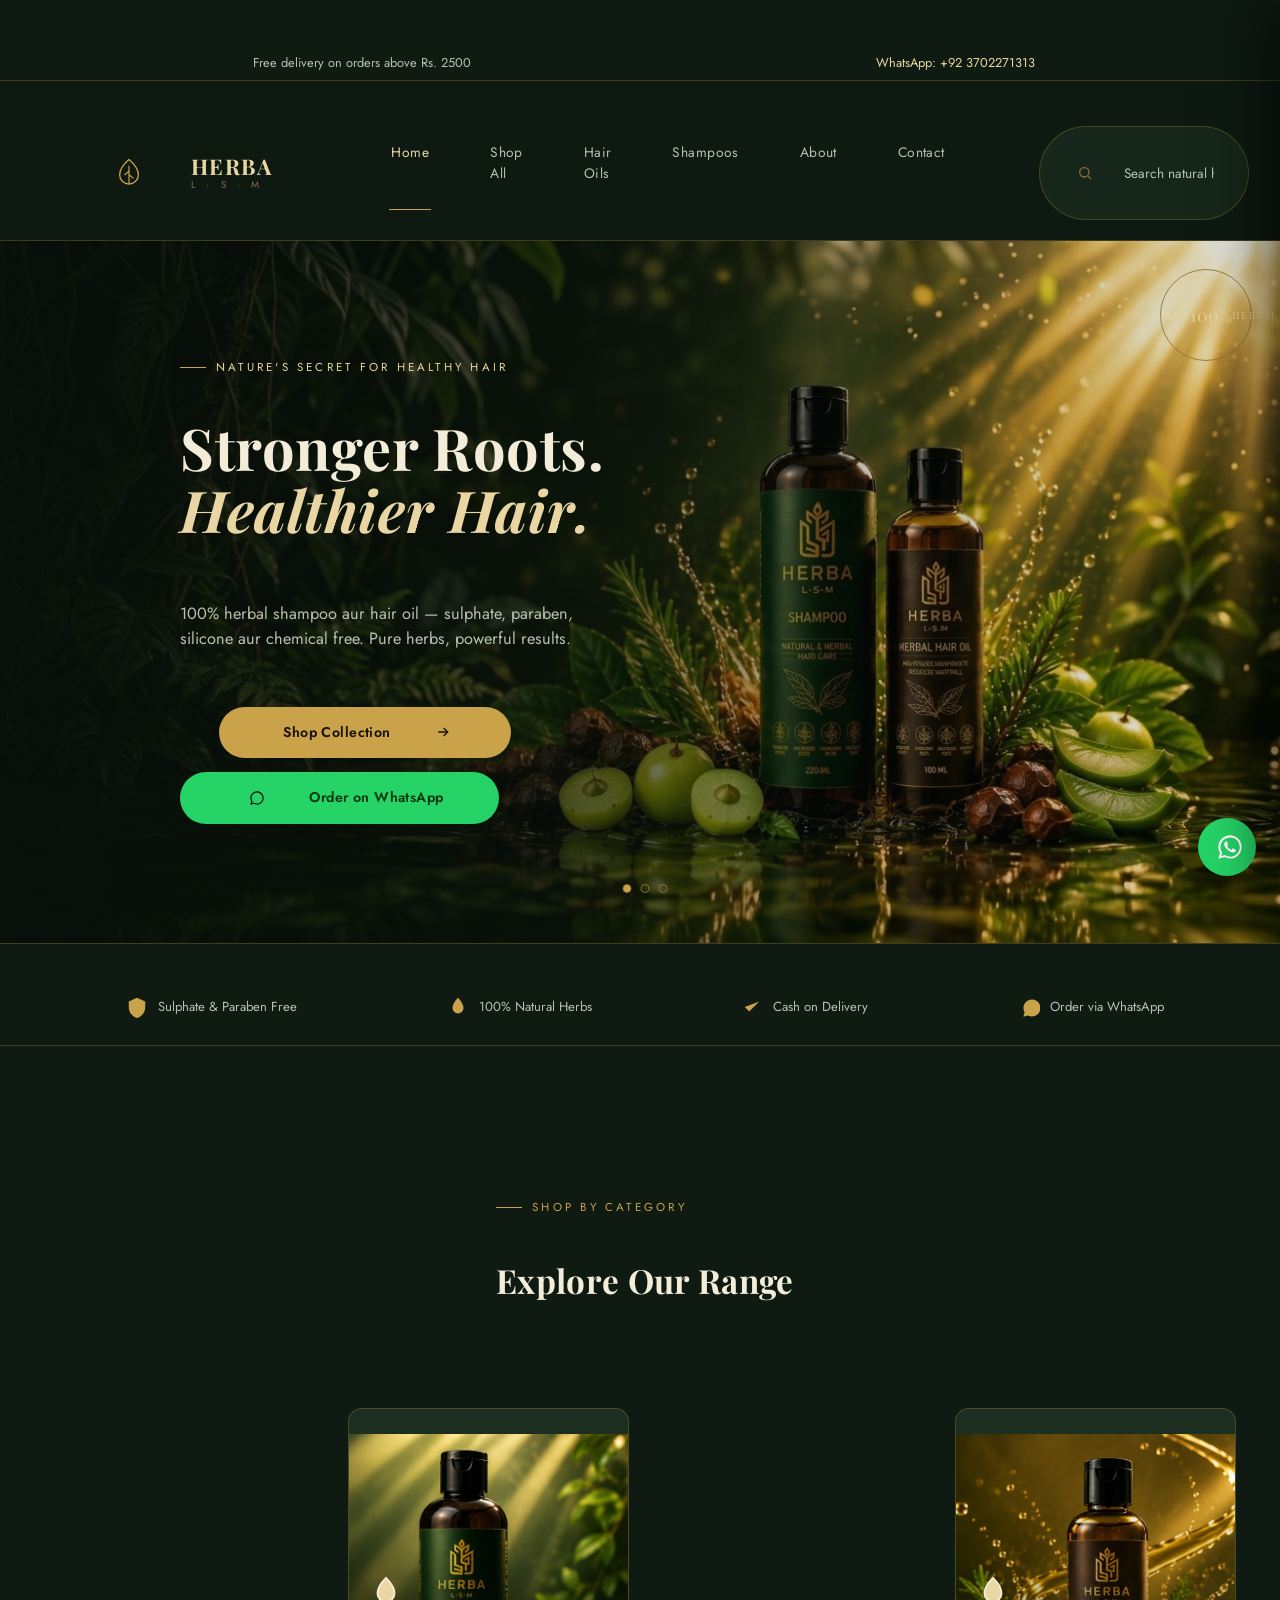
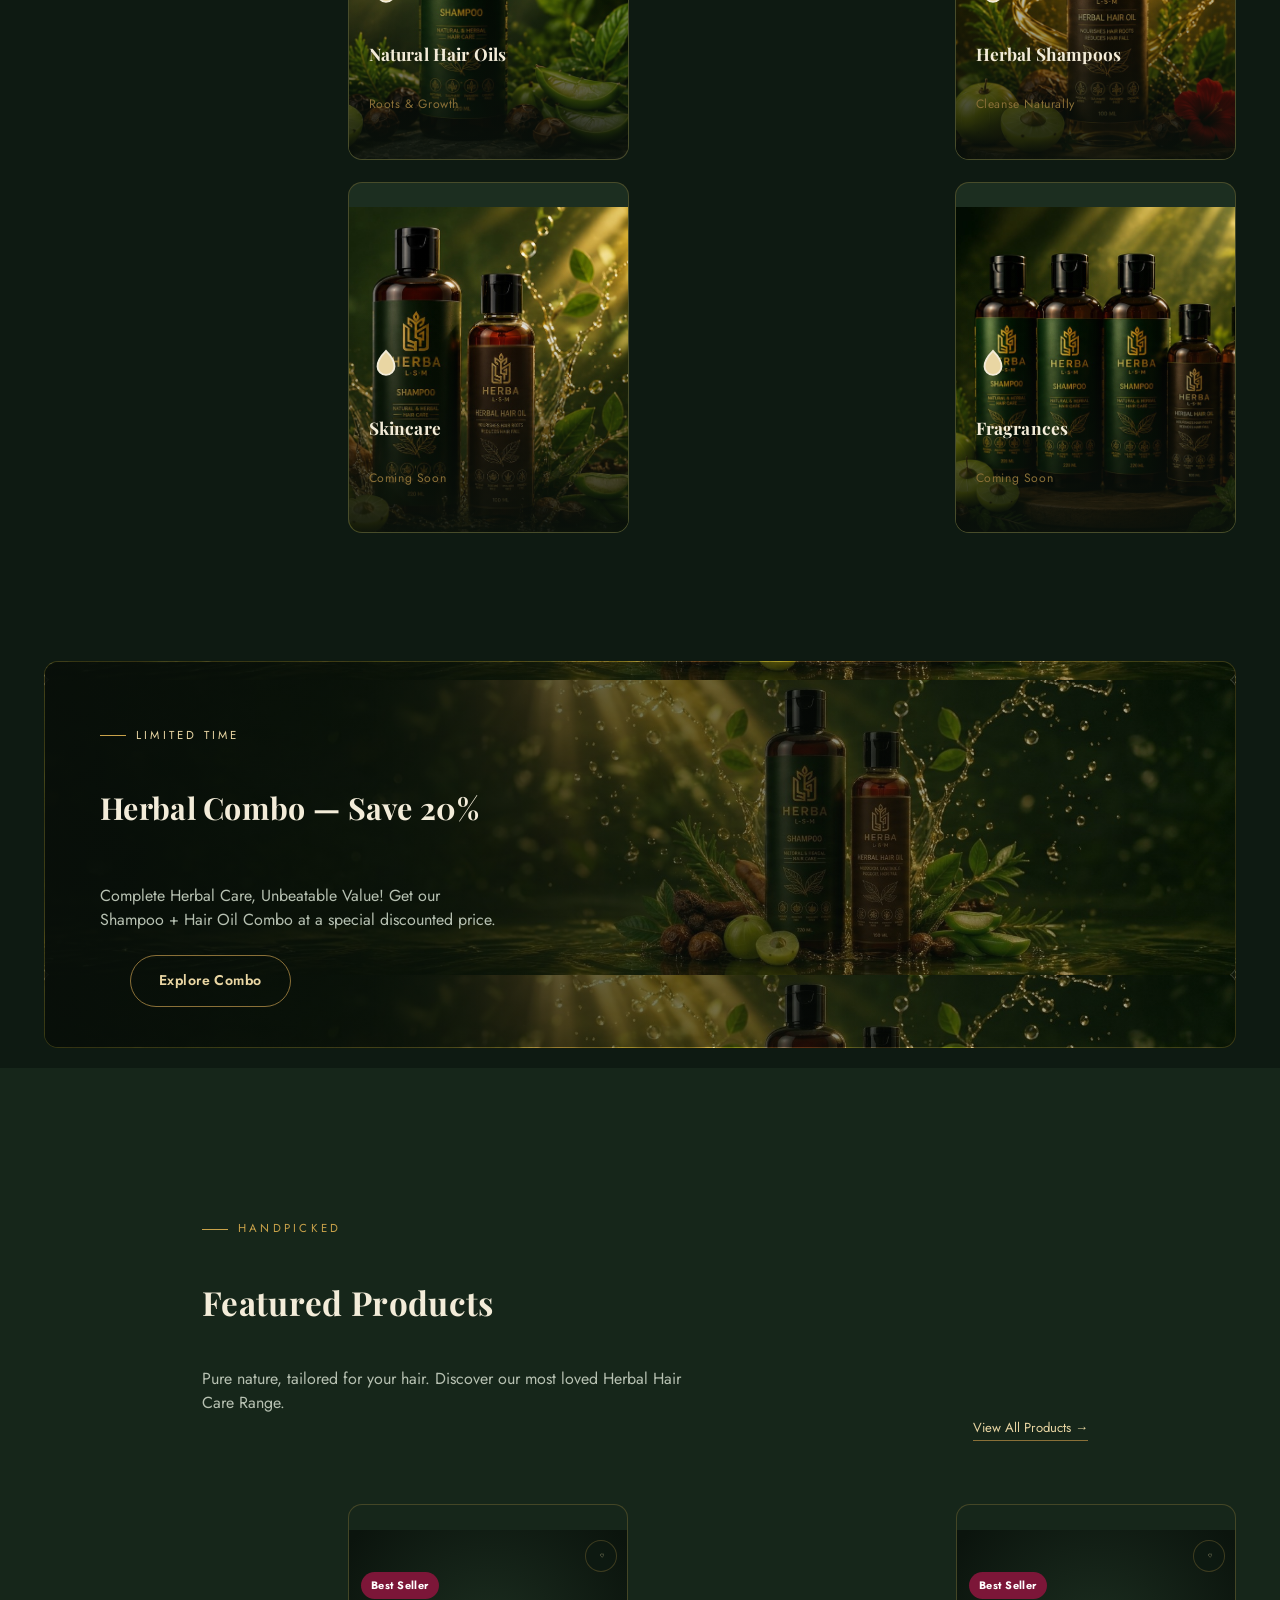
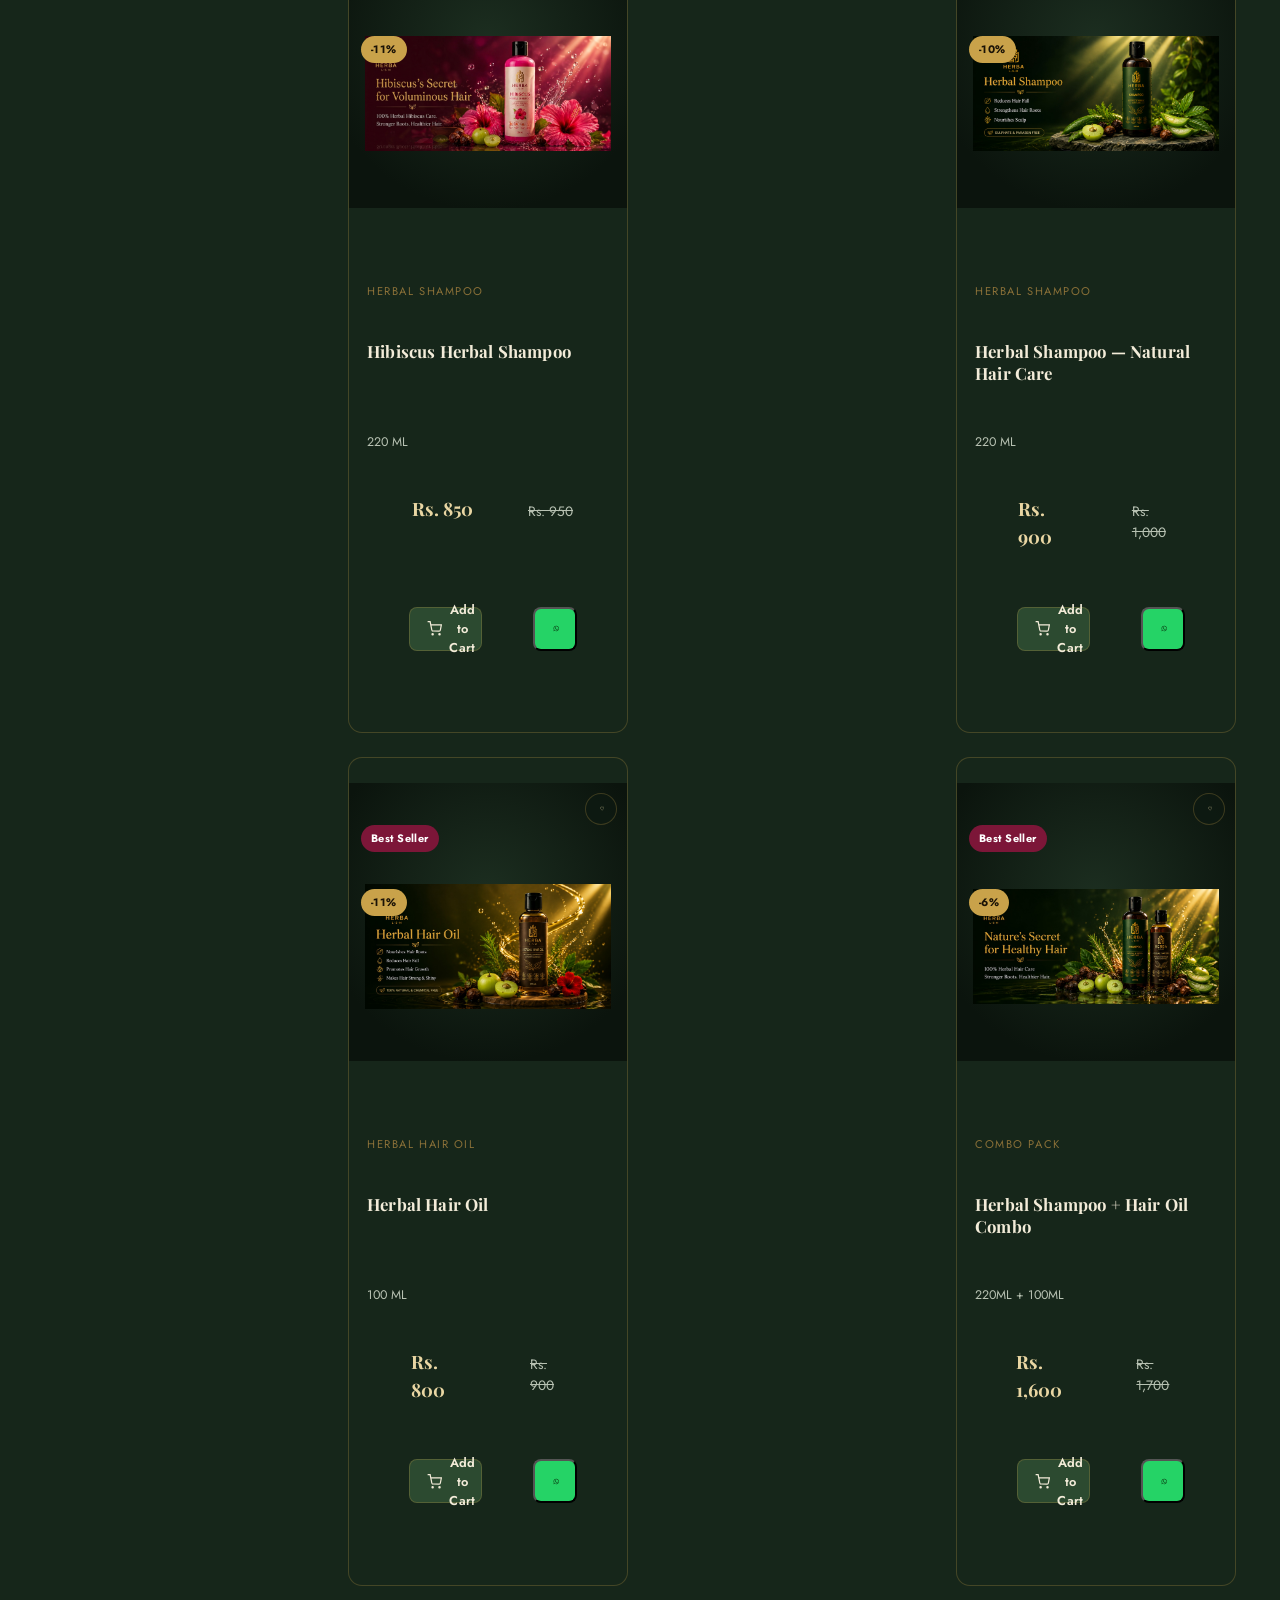
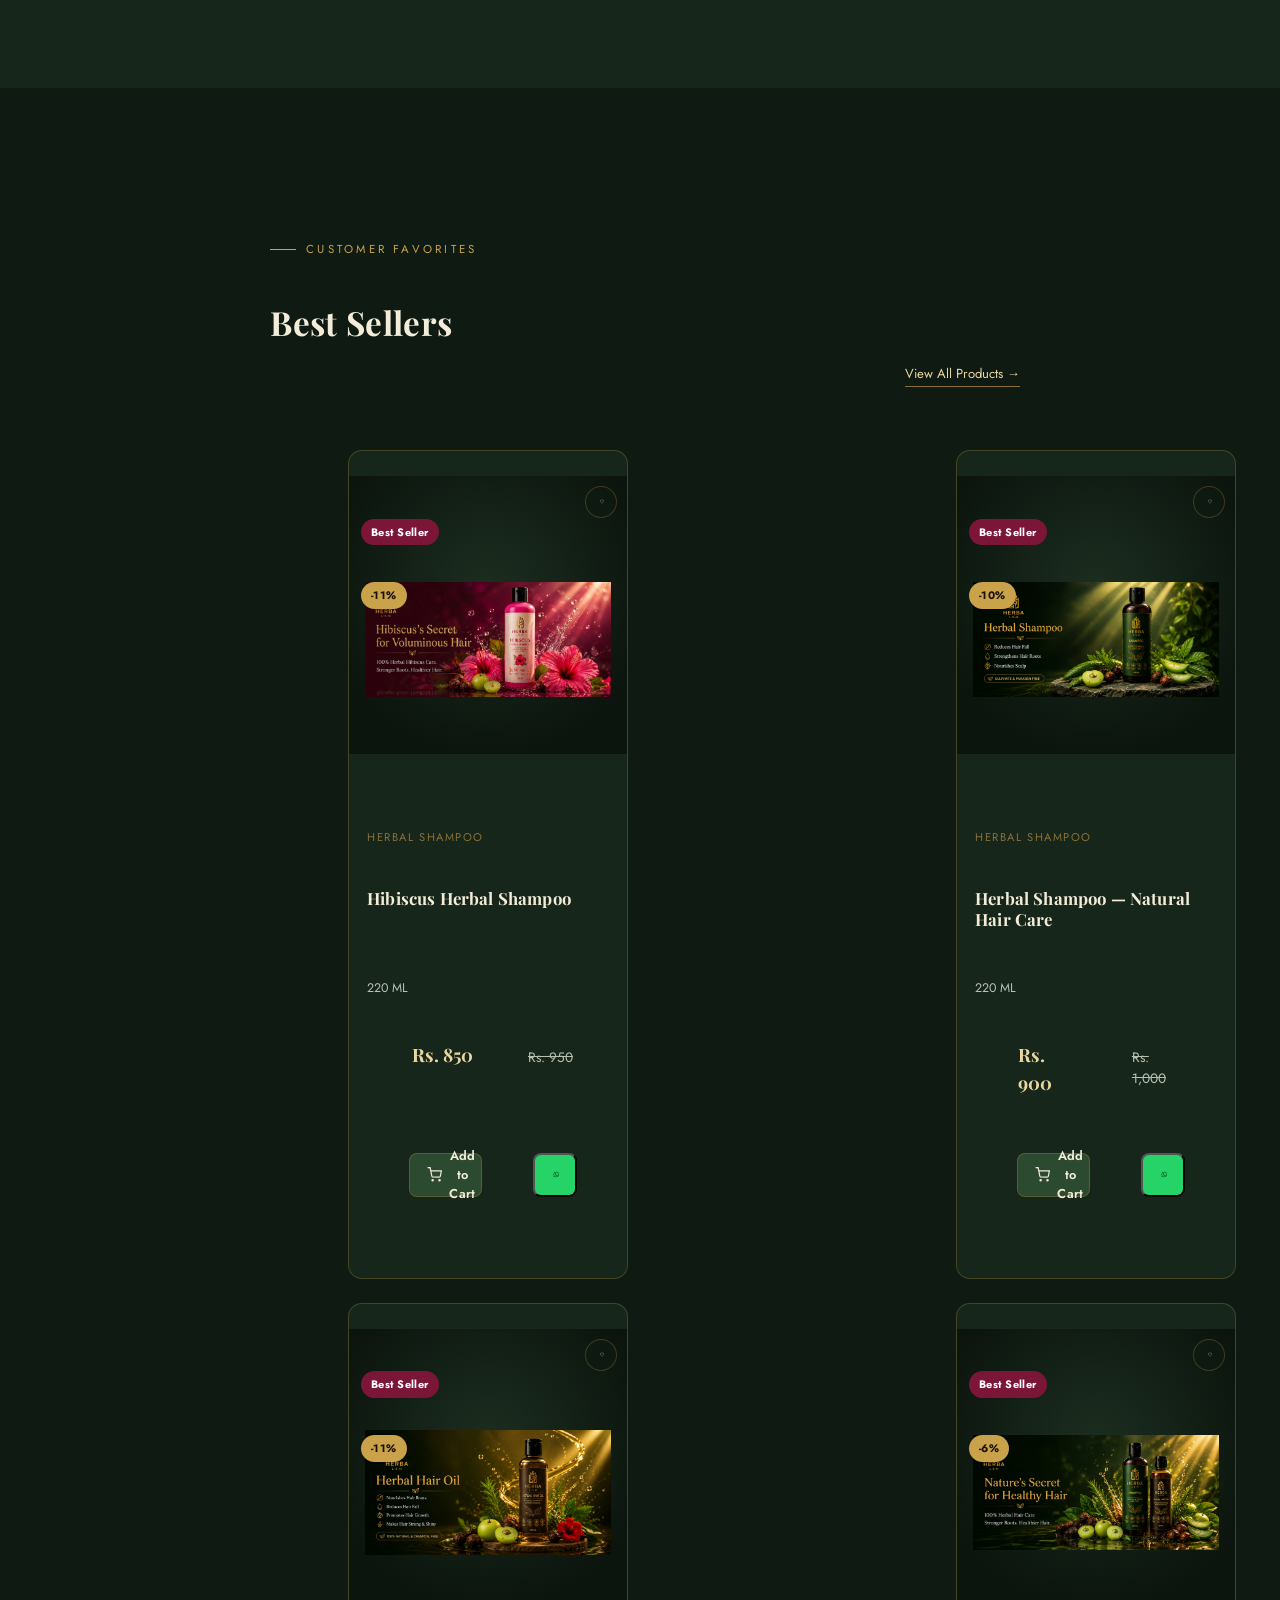
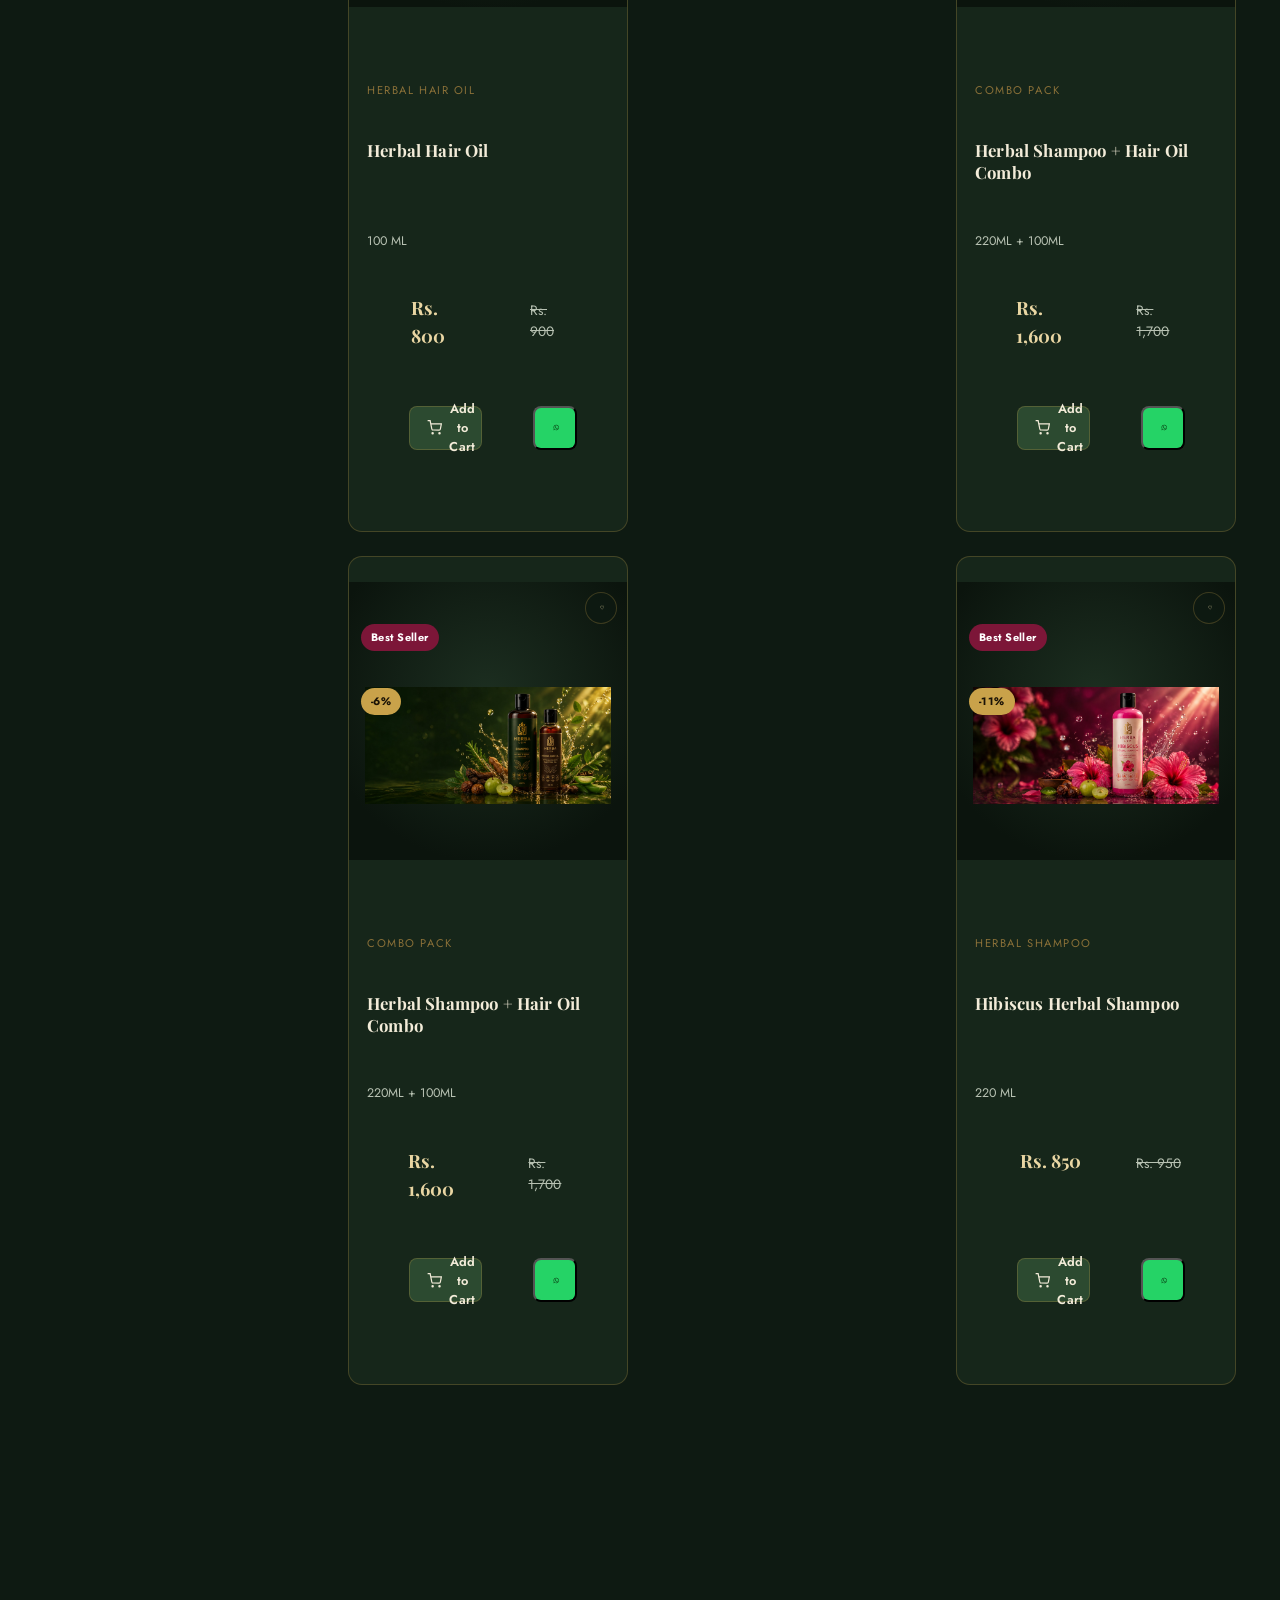
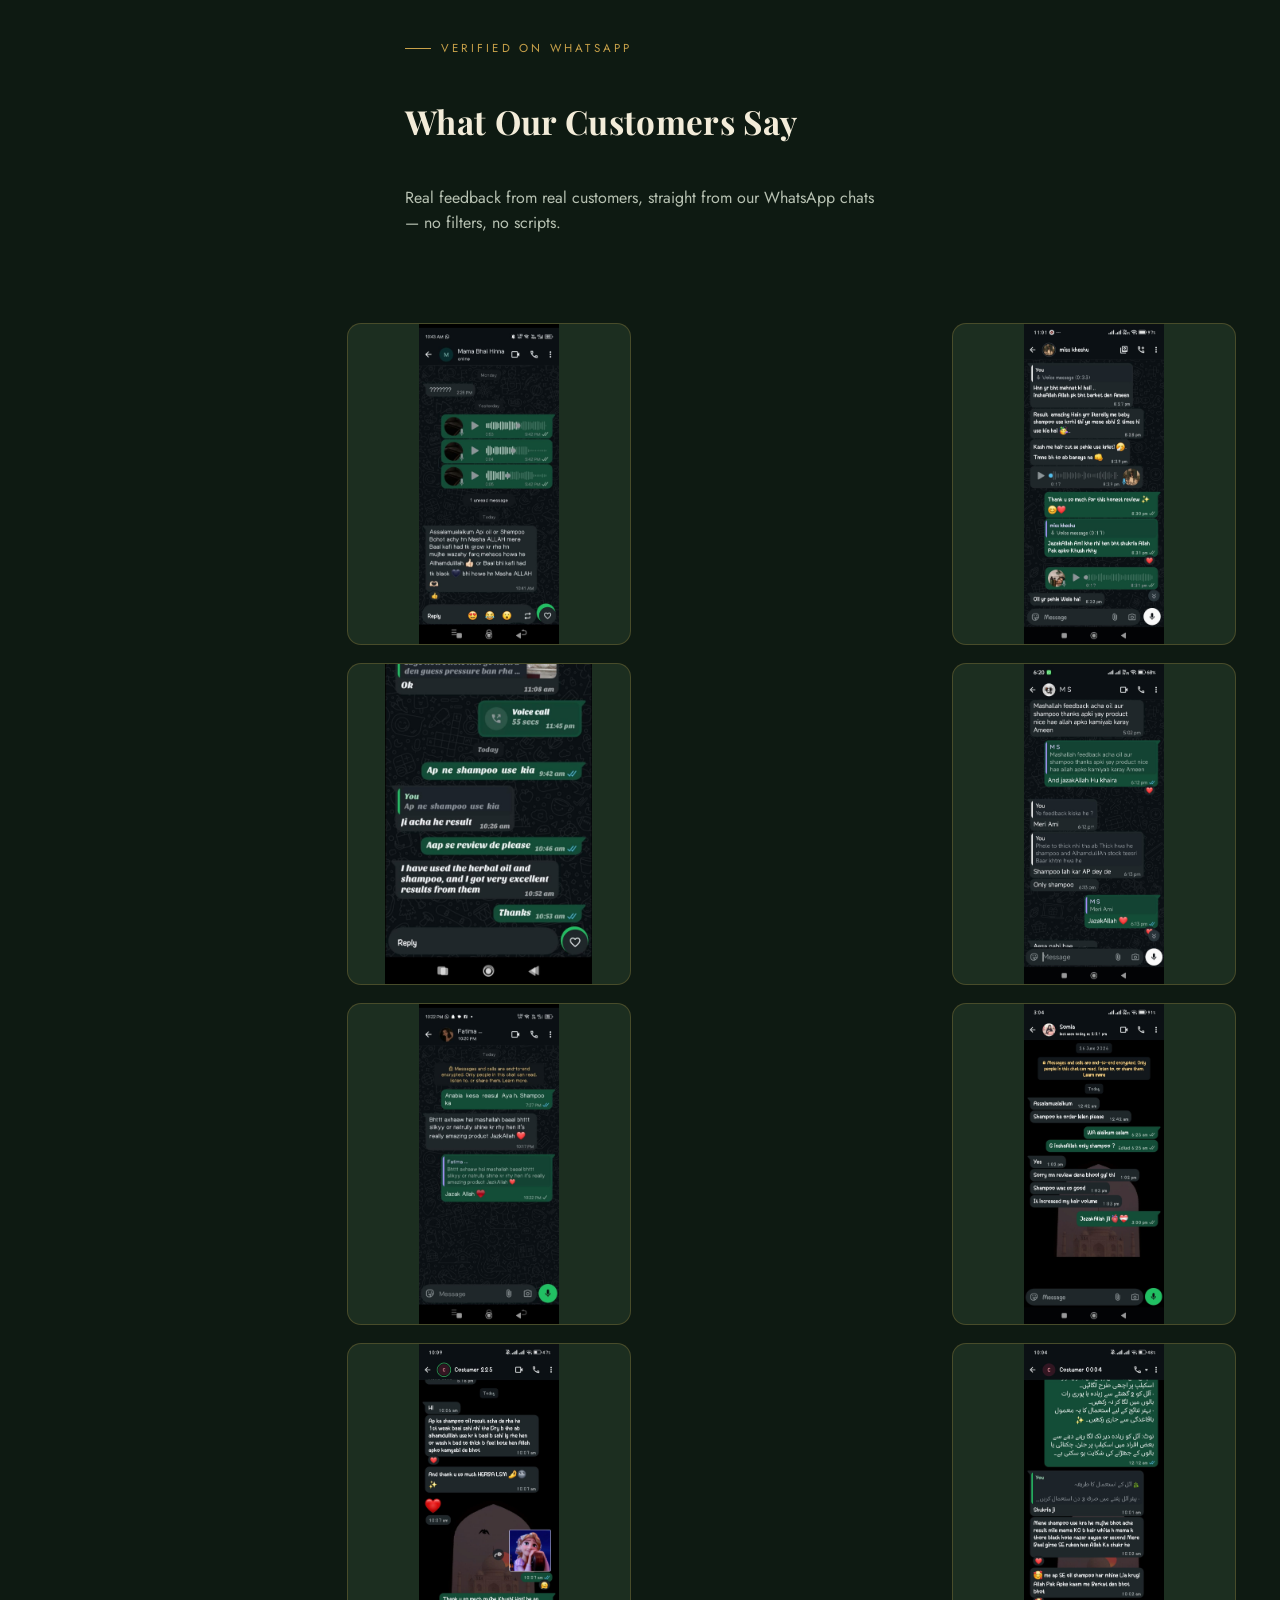
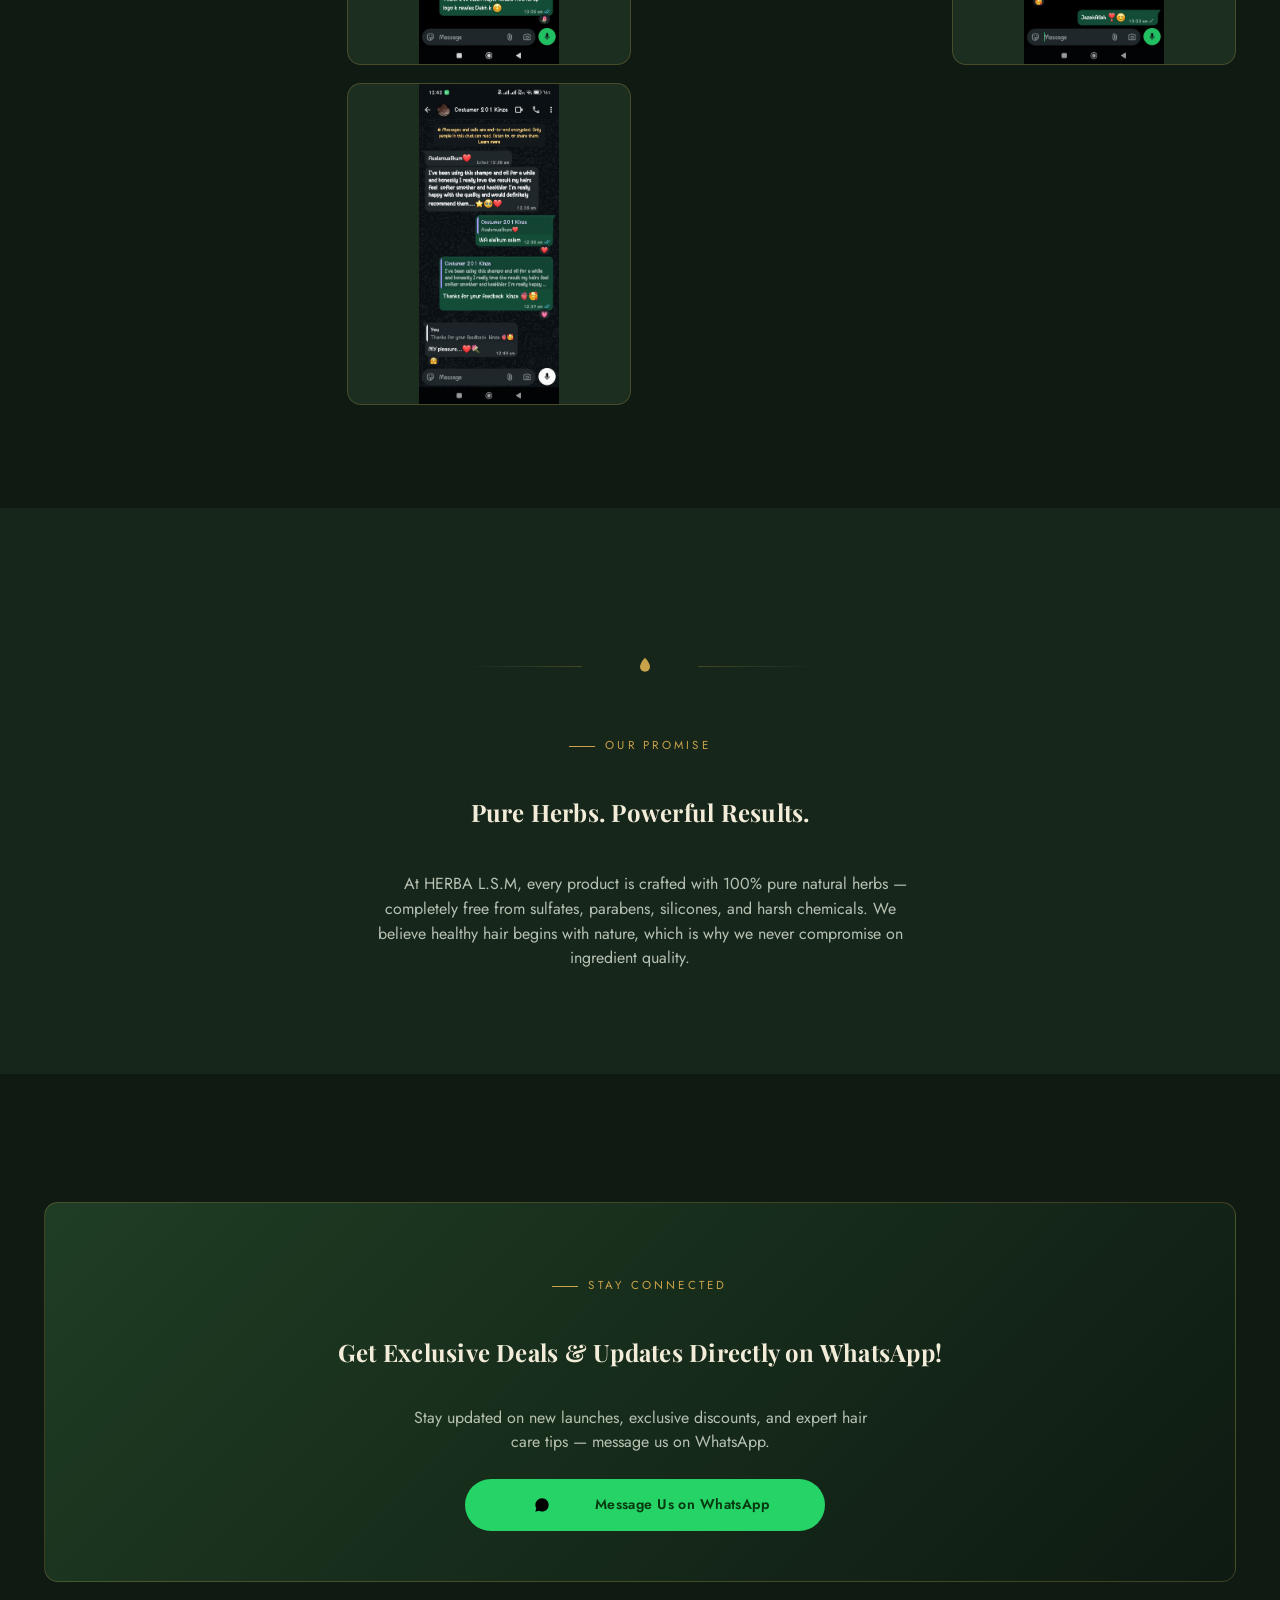
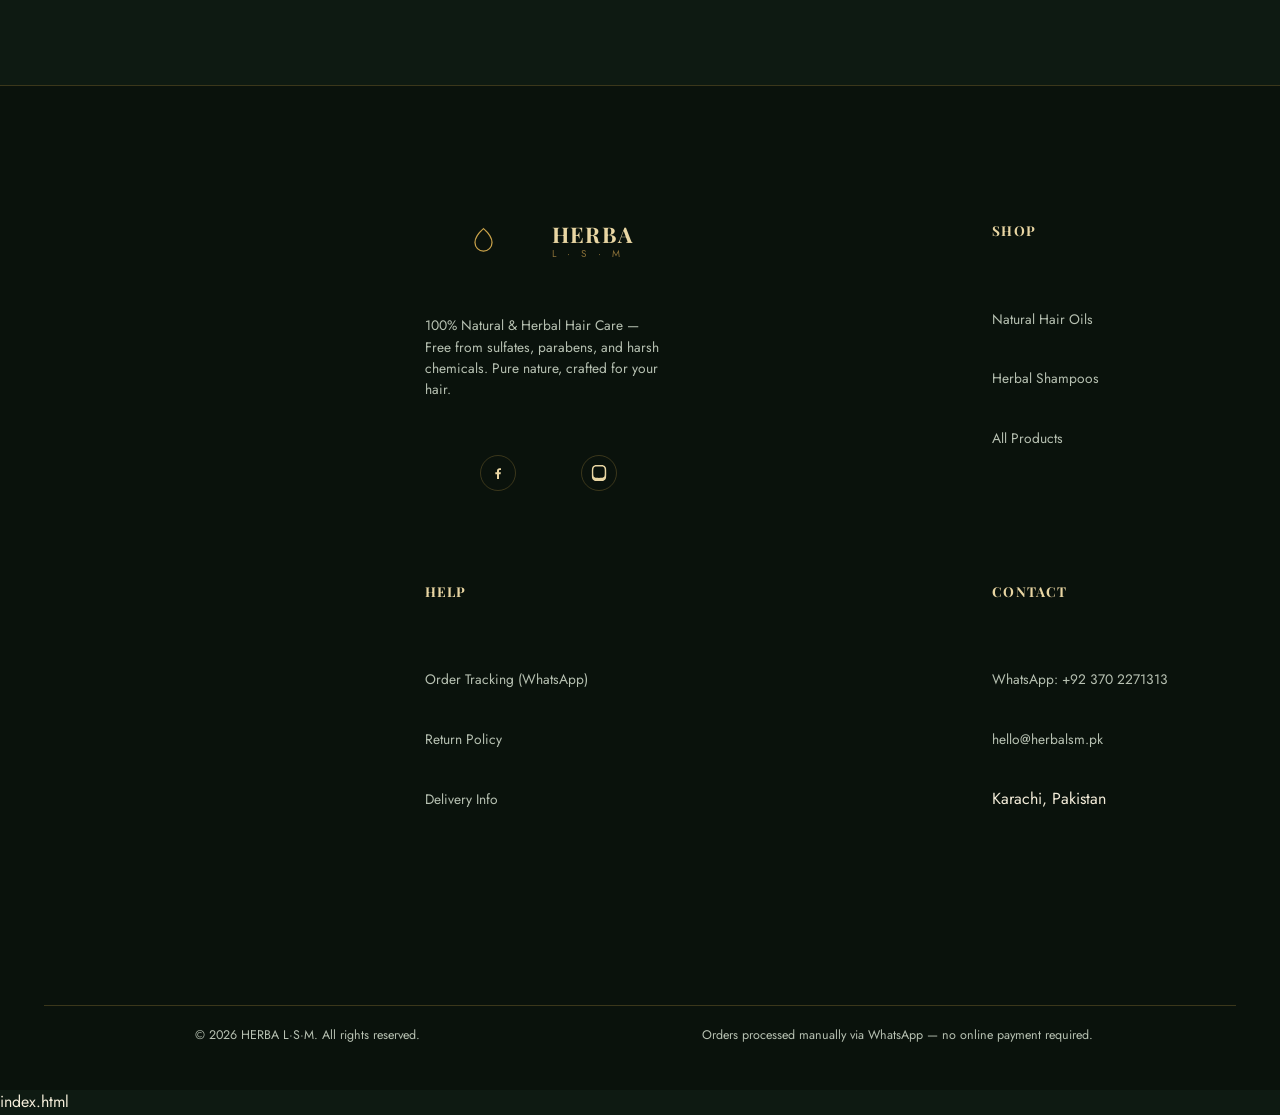
==== commit 54d5755e: "Update index.html" ====
--- a/index.html
+++ b/index.html
@@ -330,4 +330,4 @@
 <script src="js/cart.js" defer></script>
 <script src="js/main.js" defer></script>
 </body>
-</html>
+</html>index.html
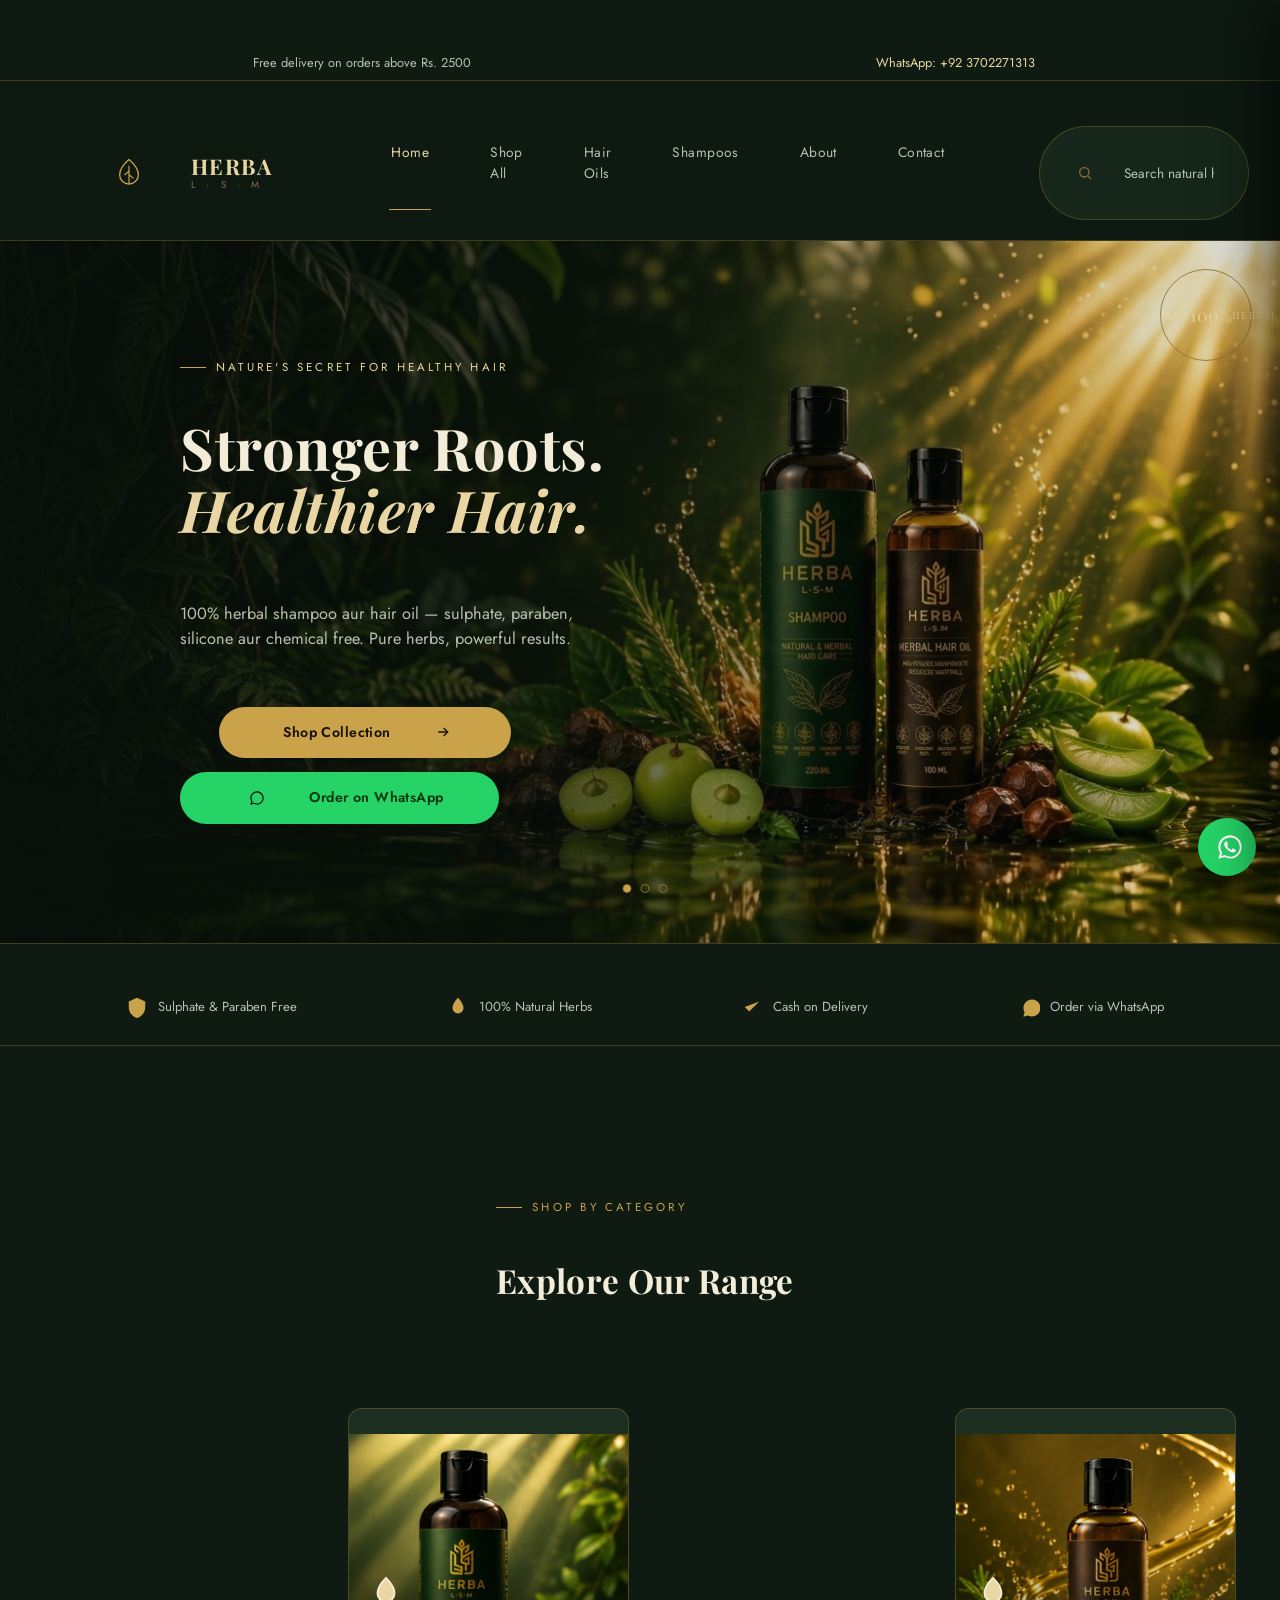
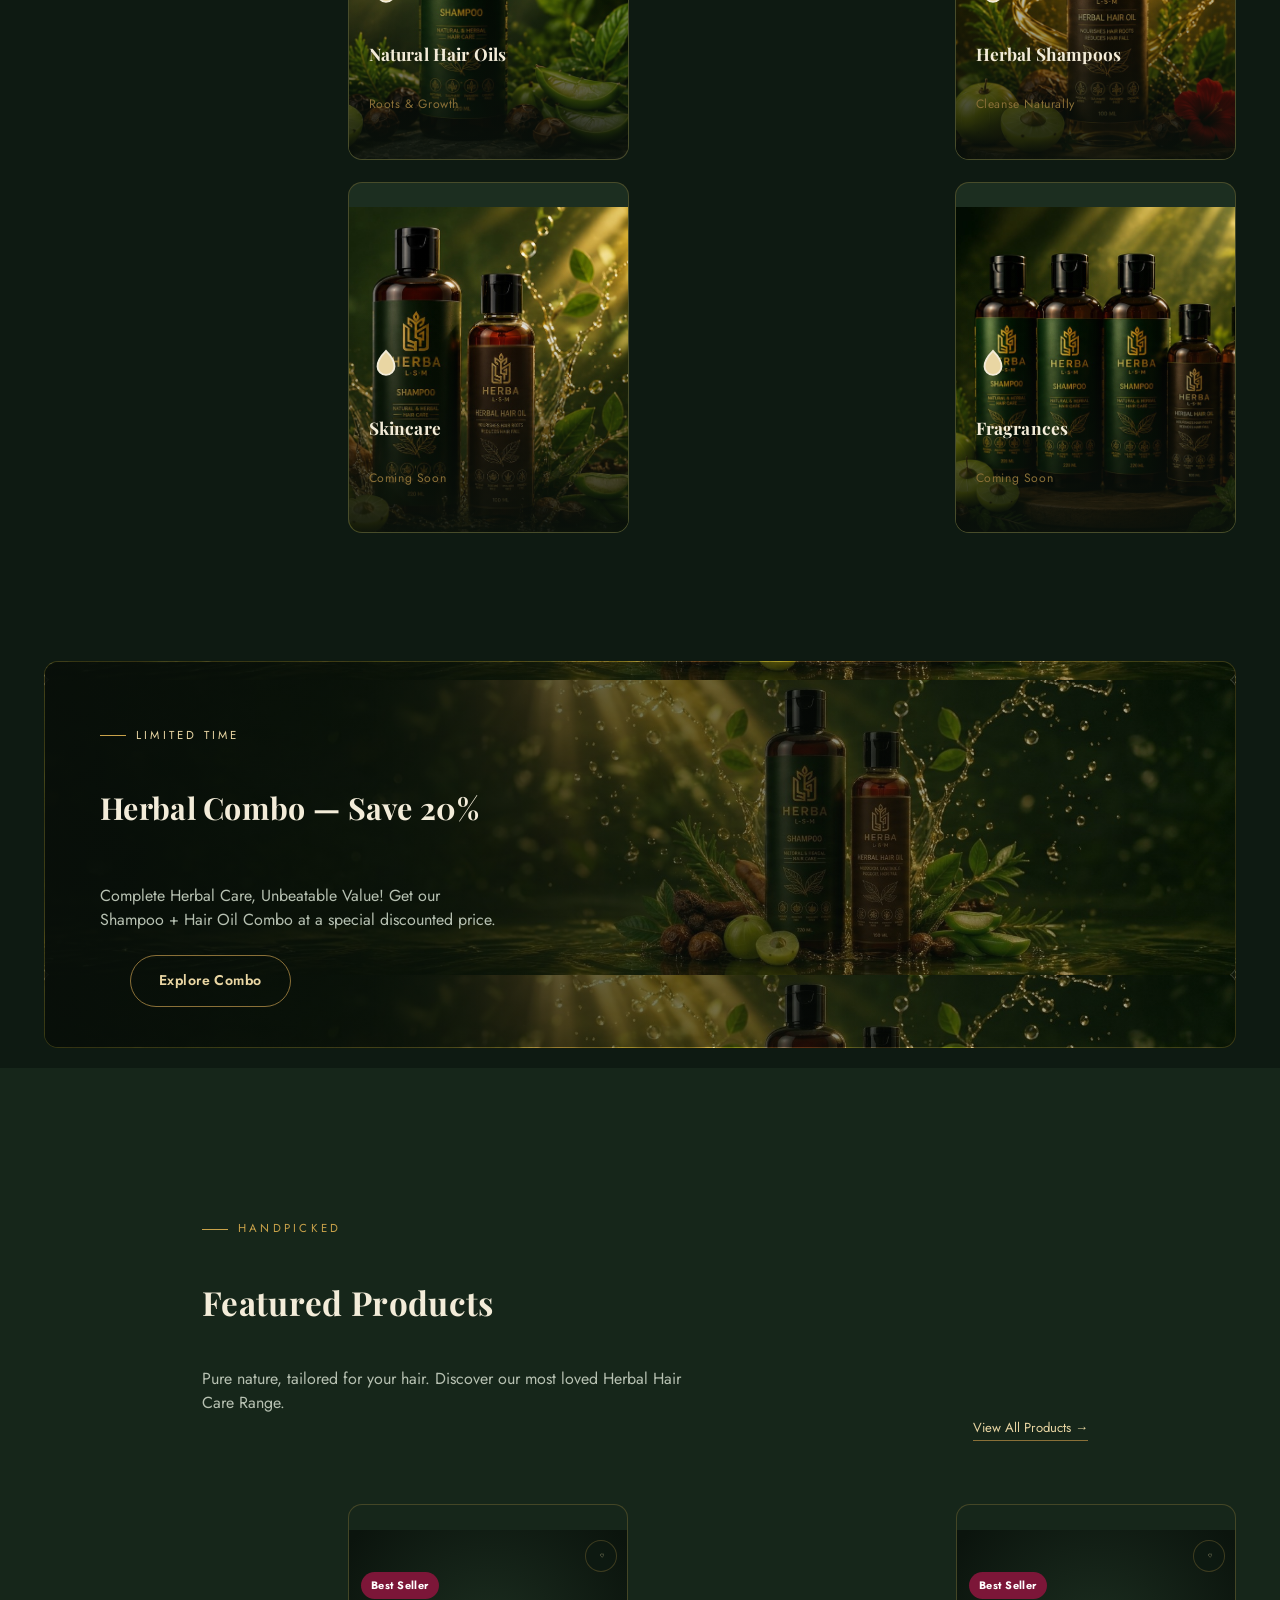
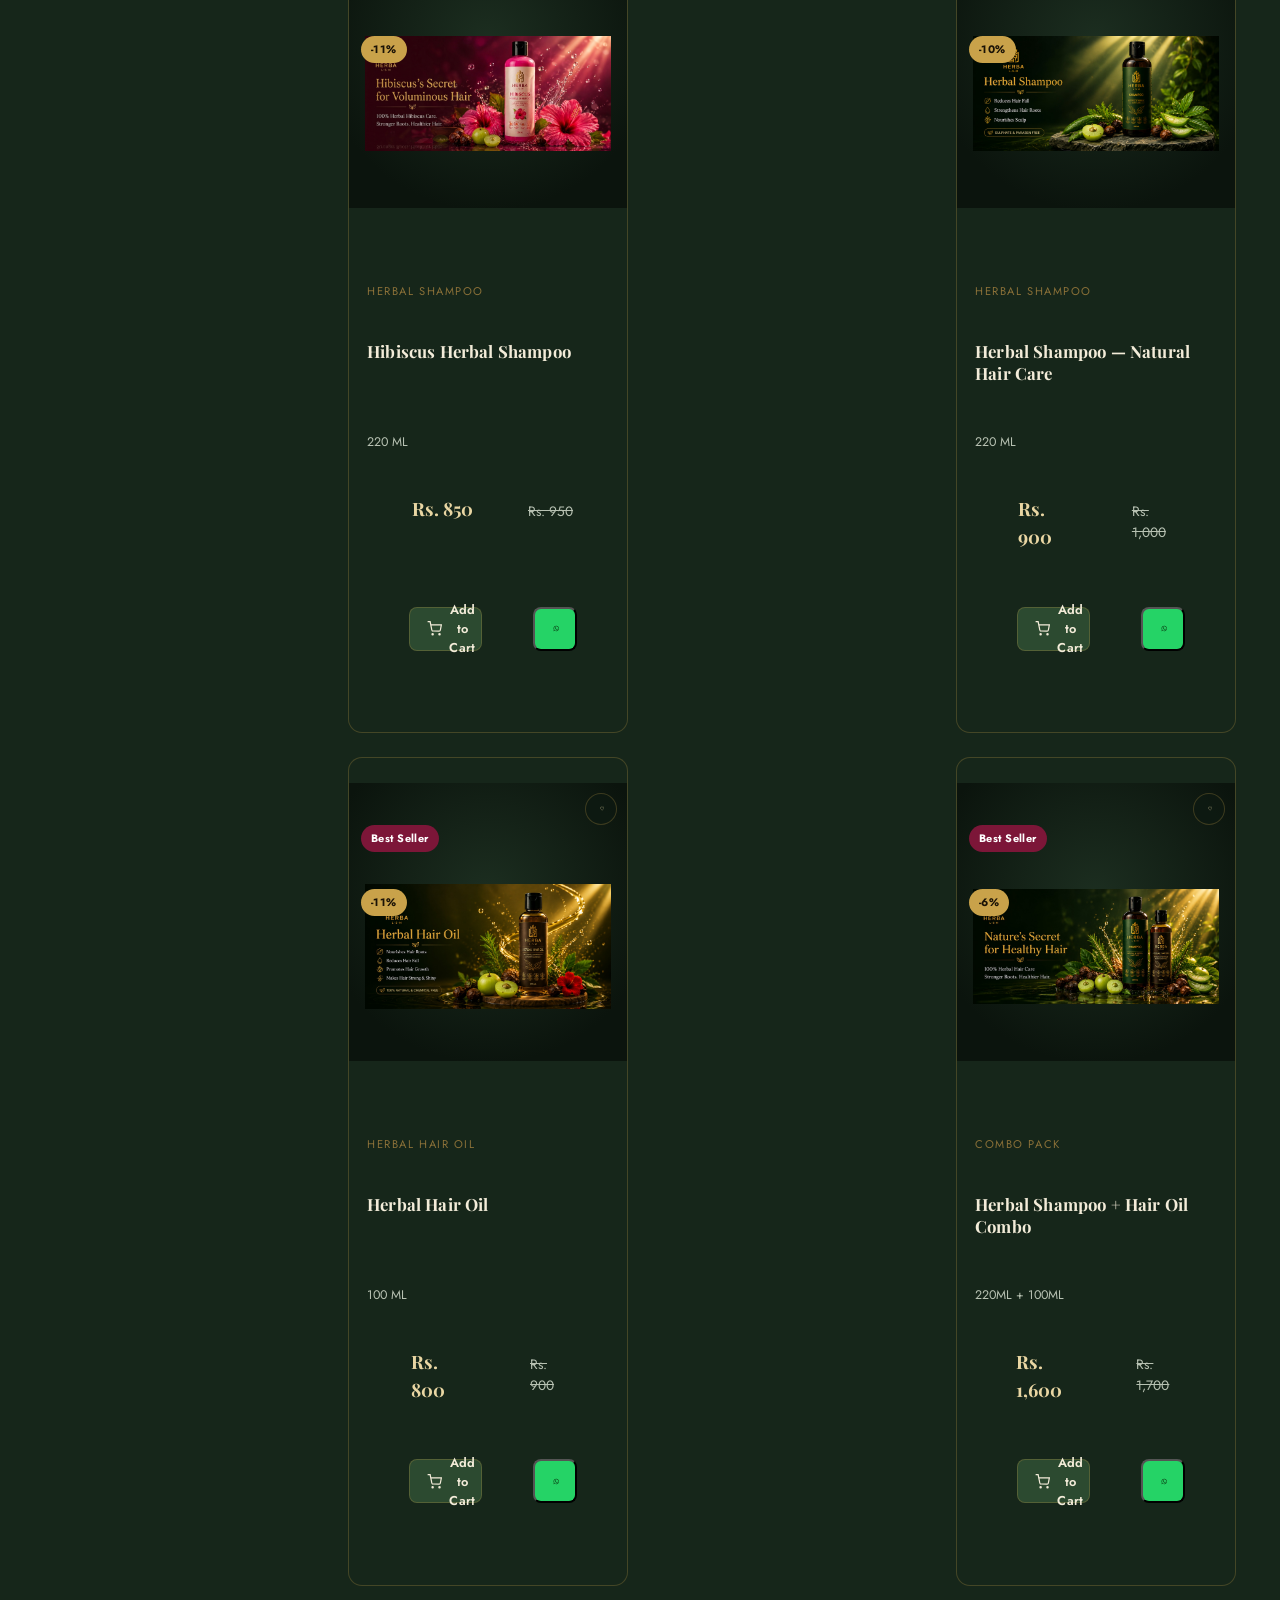
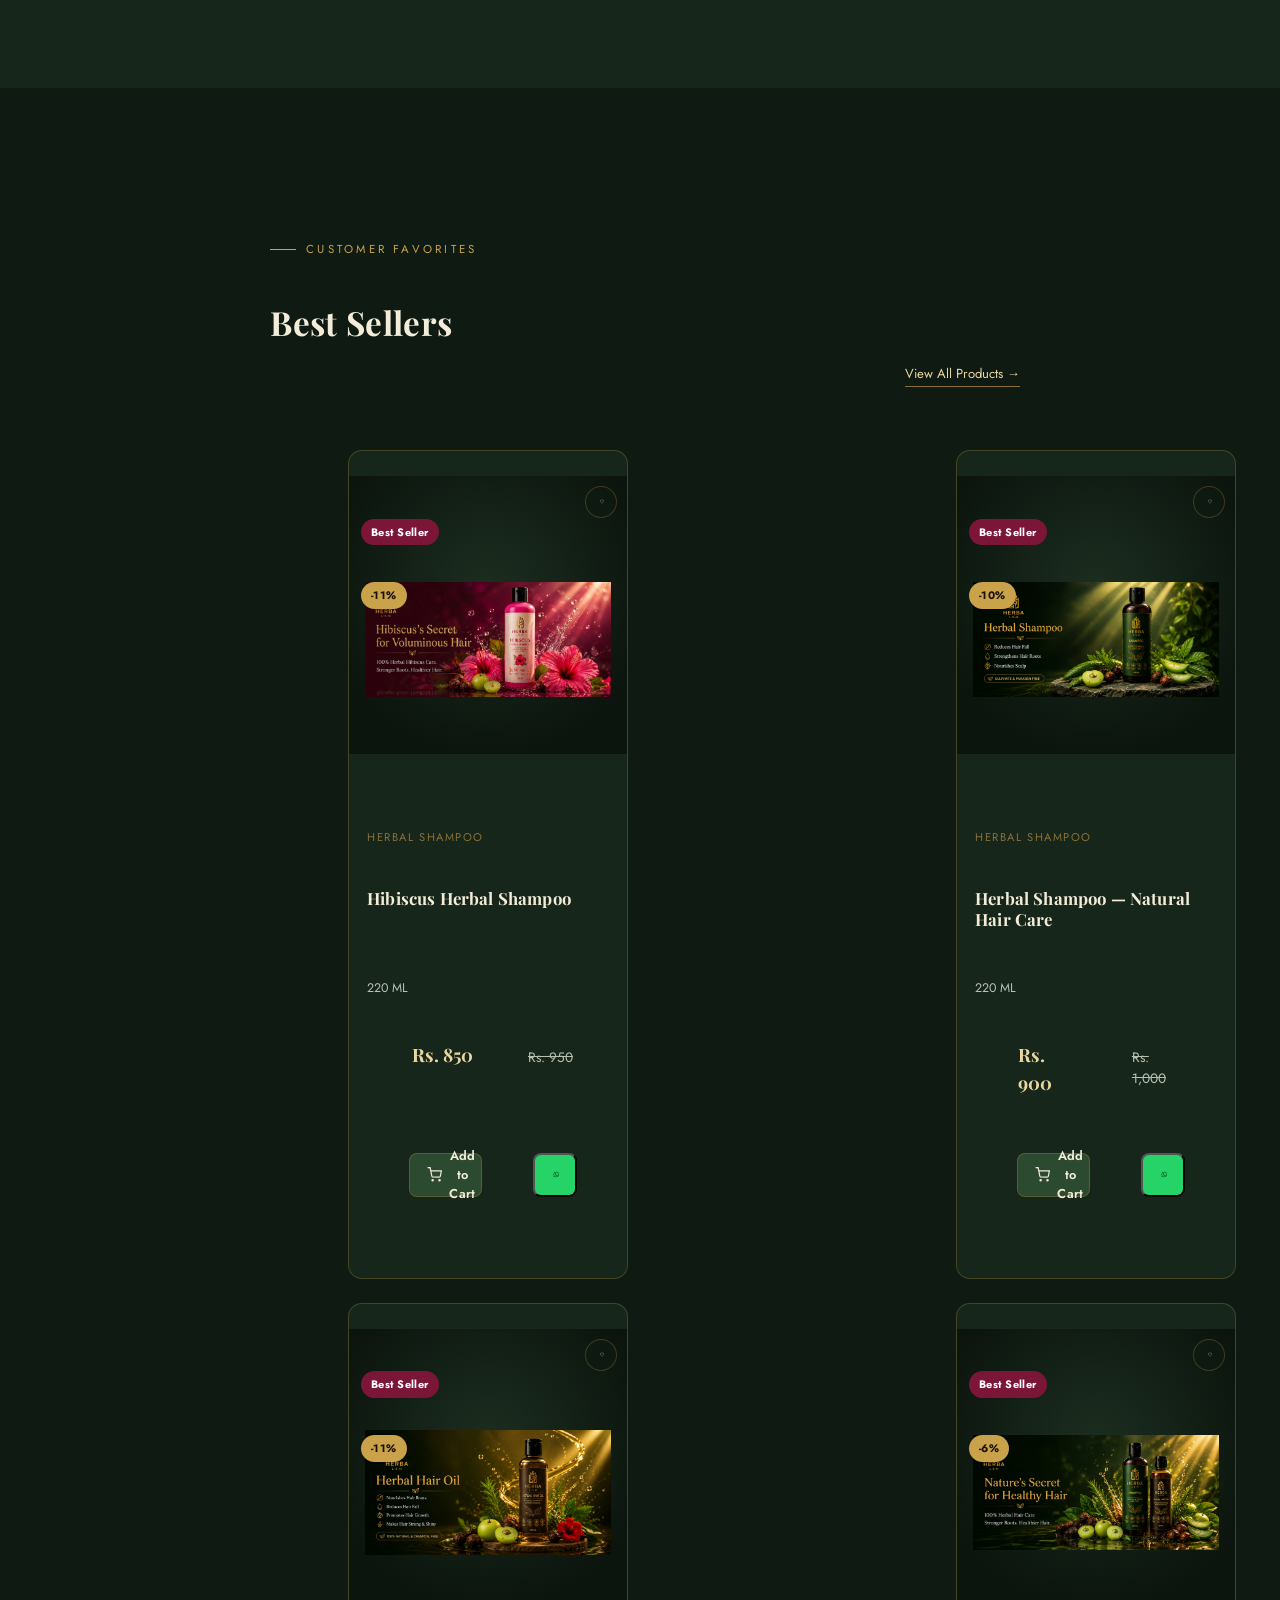
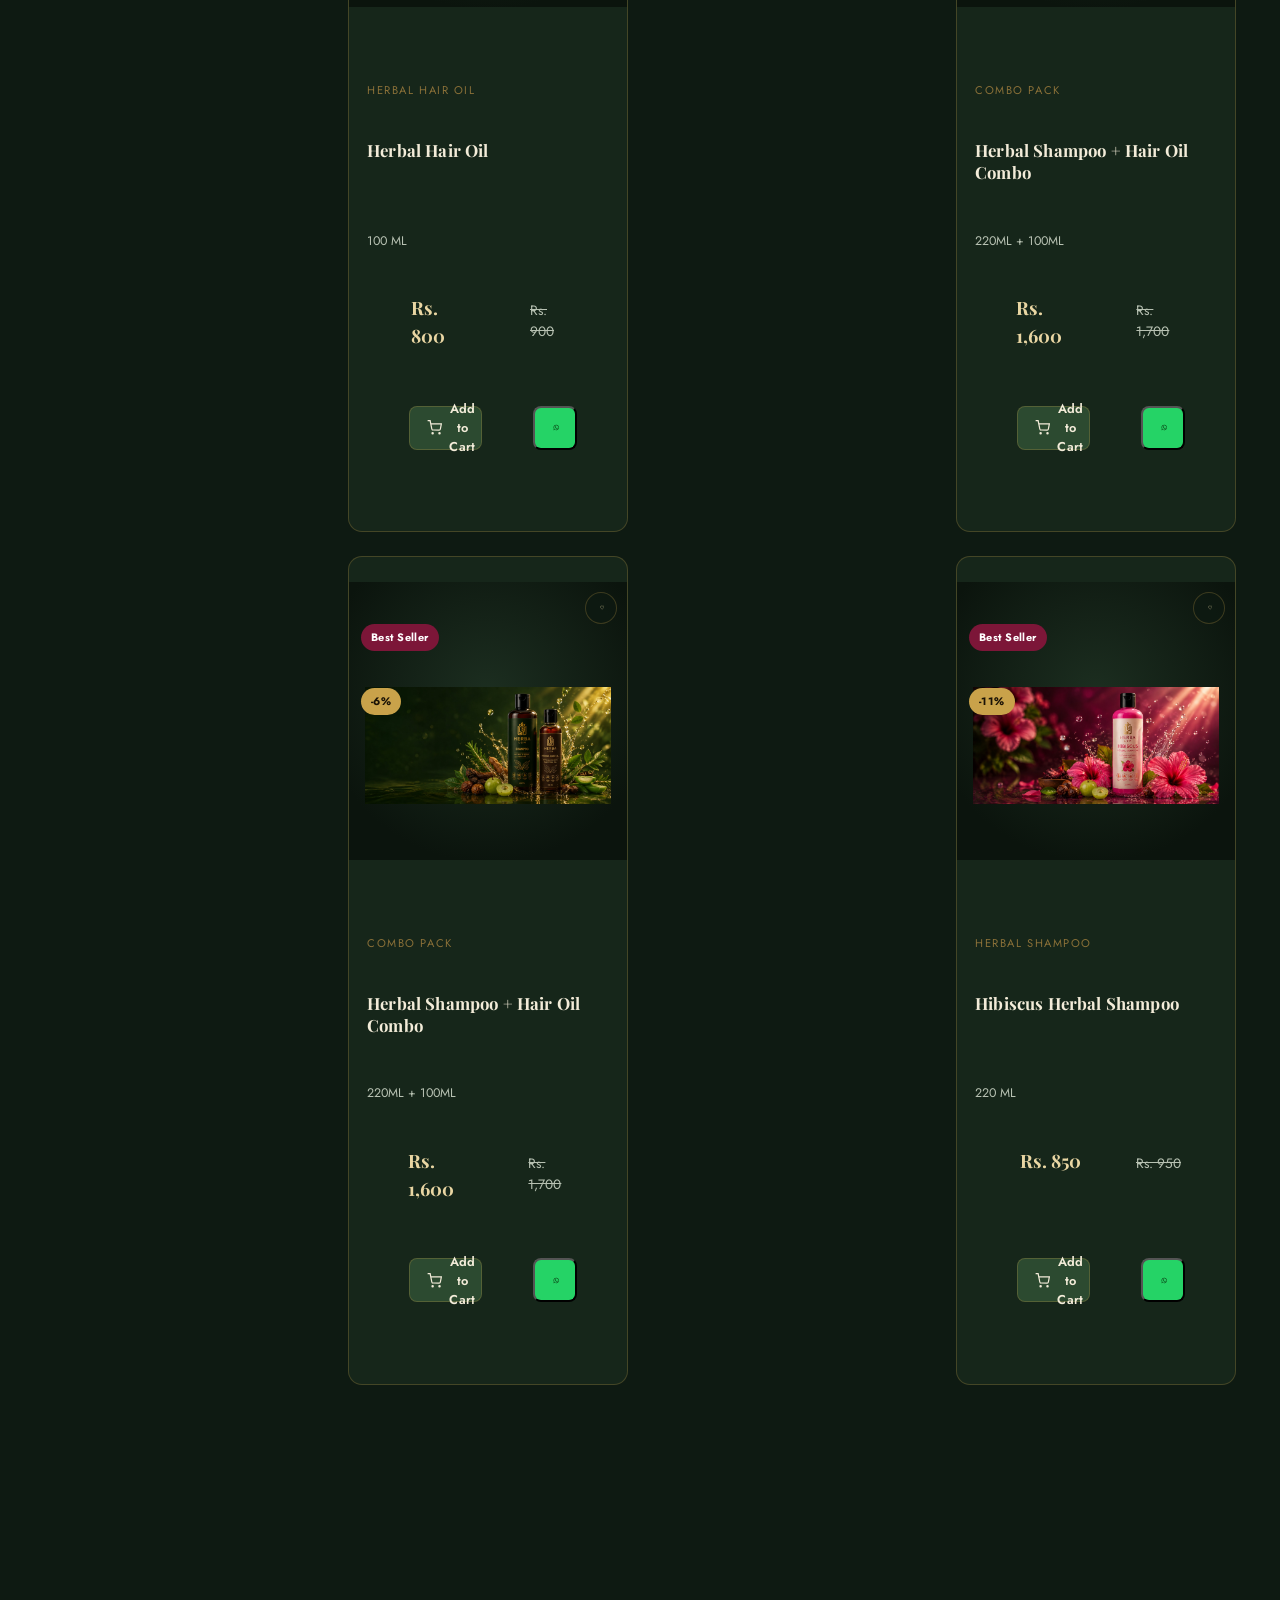
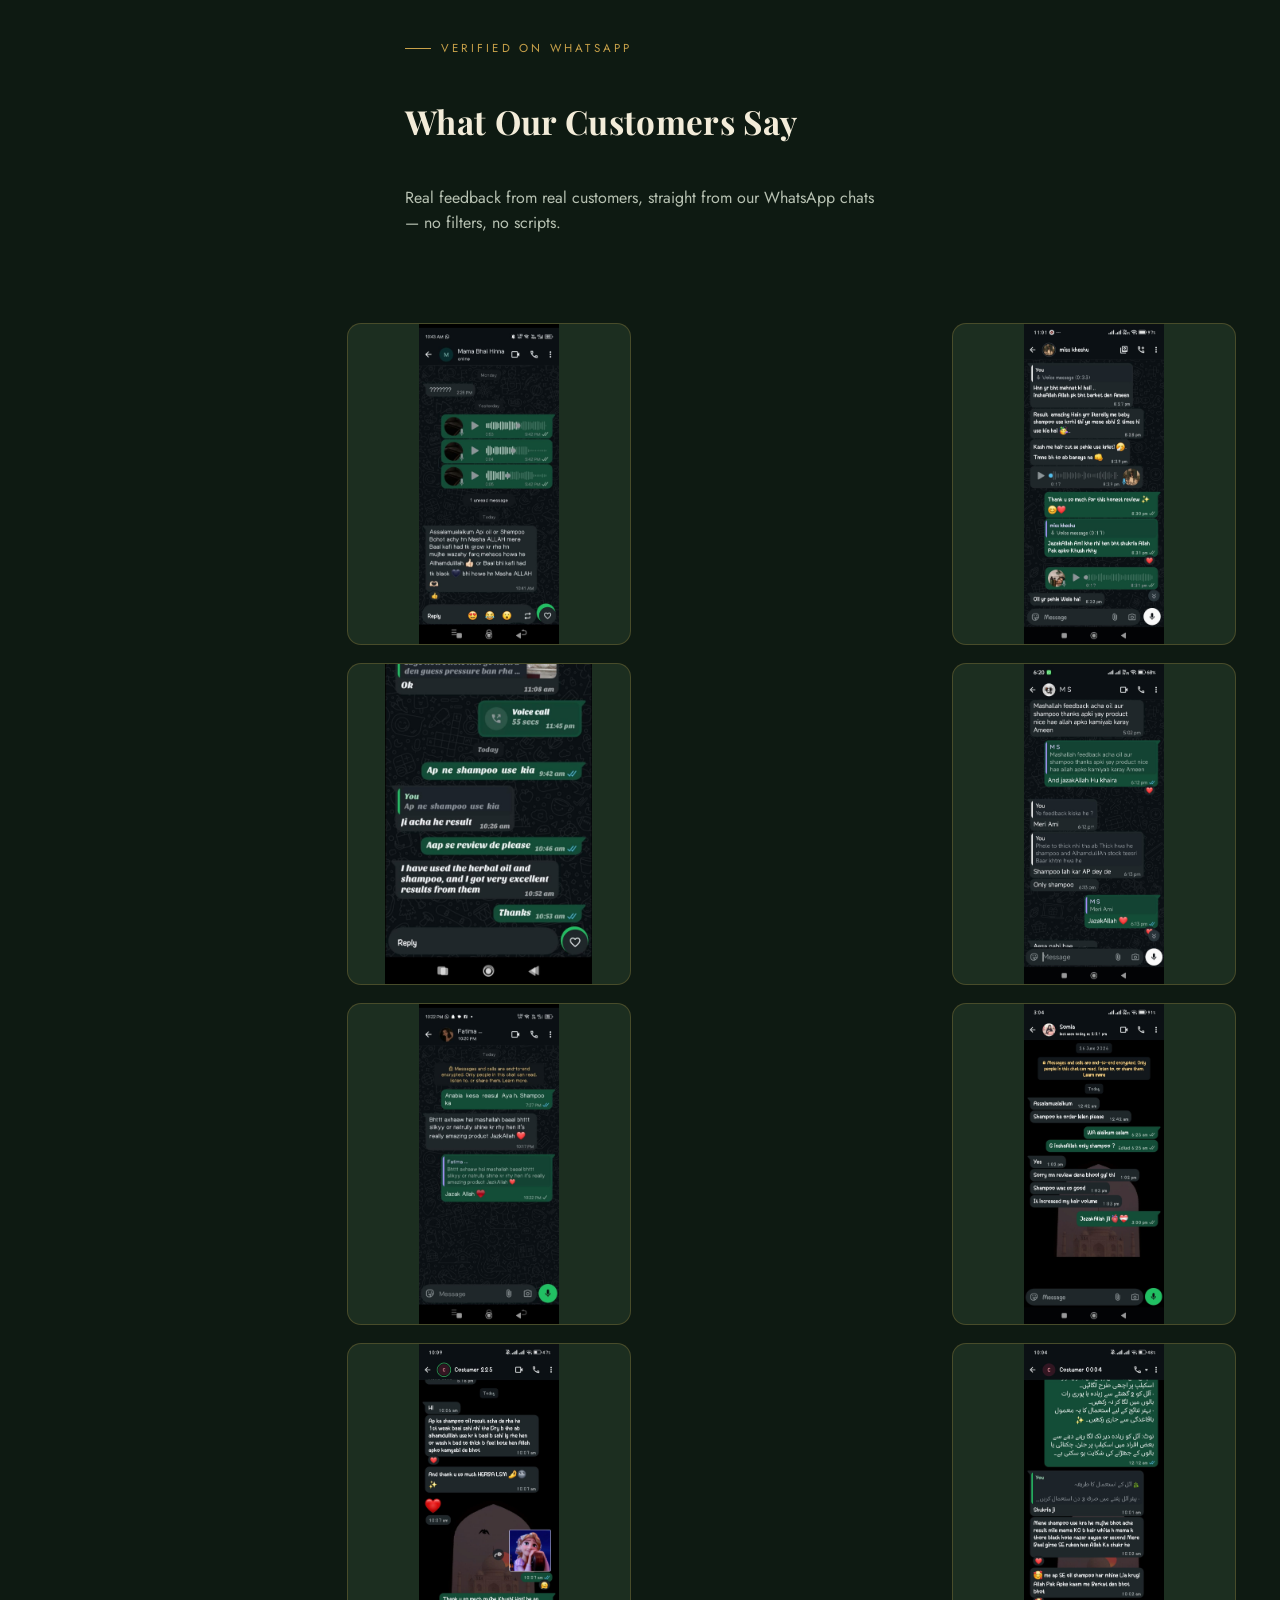
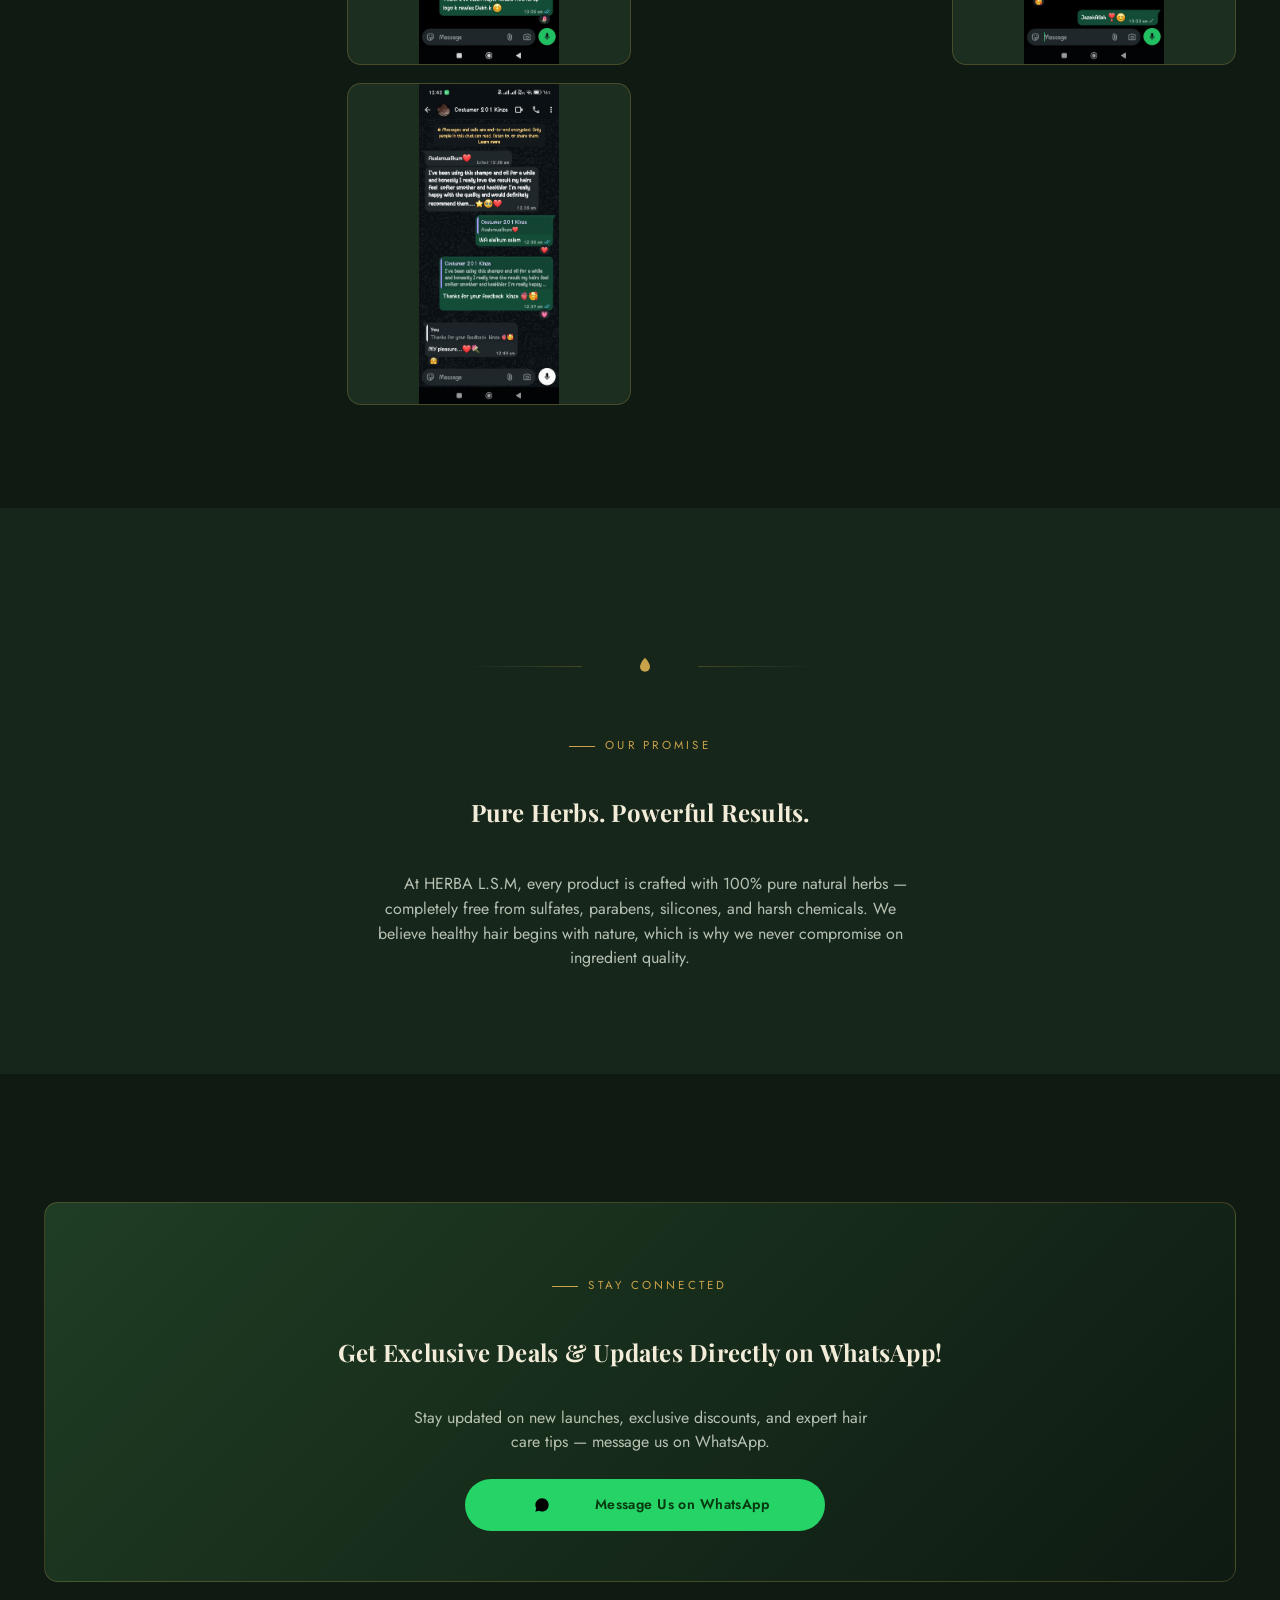
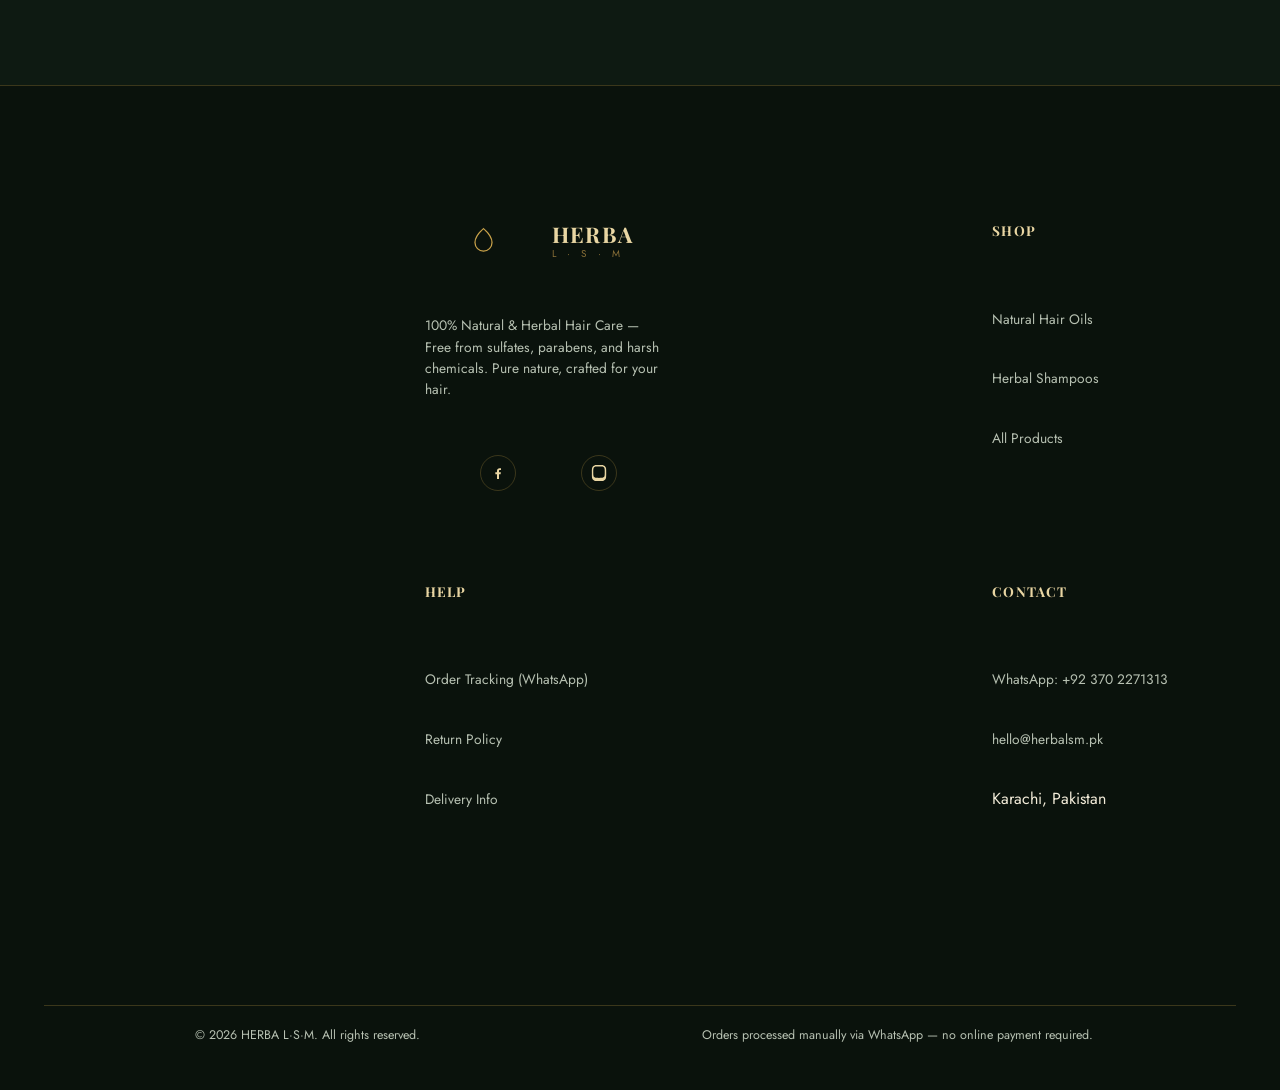
==== commit 53af1fbb: "Update index.html" ====
--- a/index.html
+++ b/index.html
@@ -330,4 +330,4 @@
 <script src="js/cart.js" defer></script>
 <script src="js/main.js" defer></script>
 </body>
-</html>index.html
+</html>
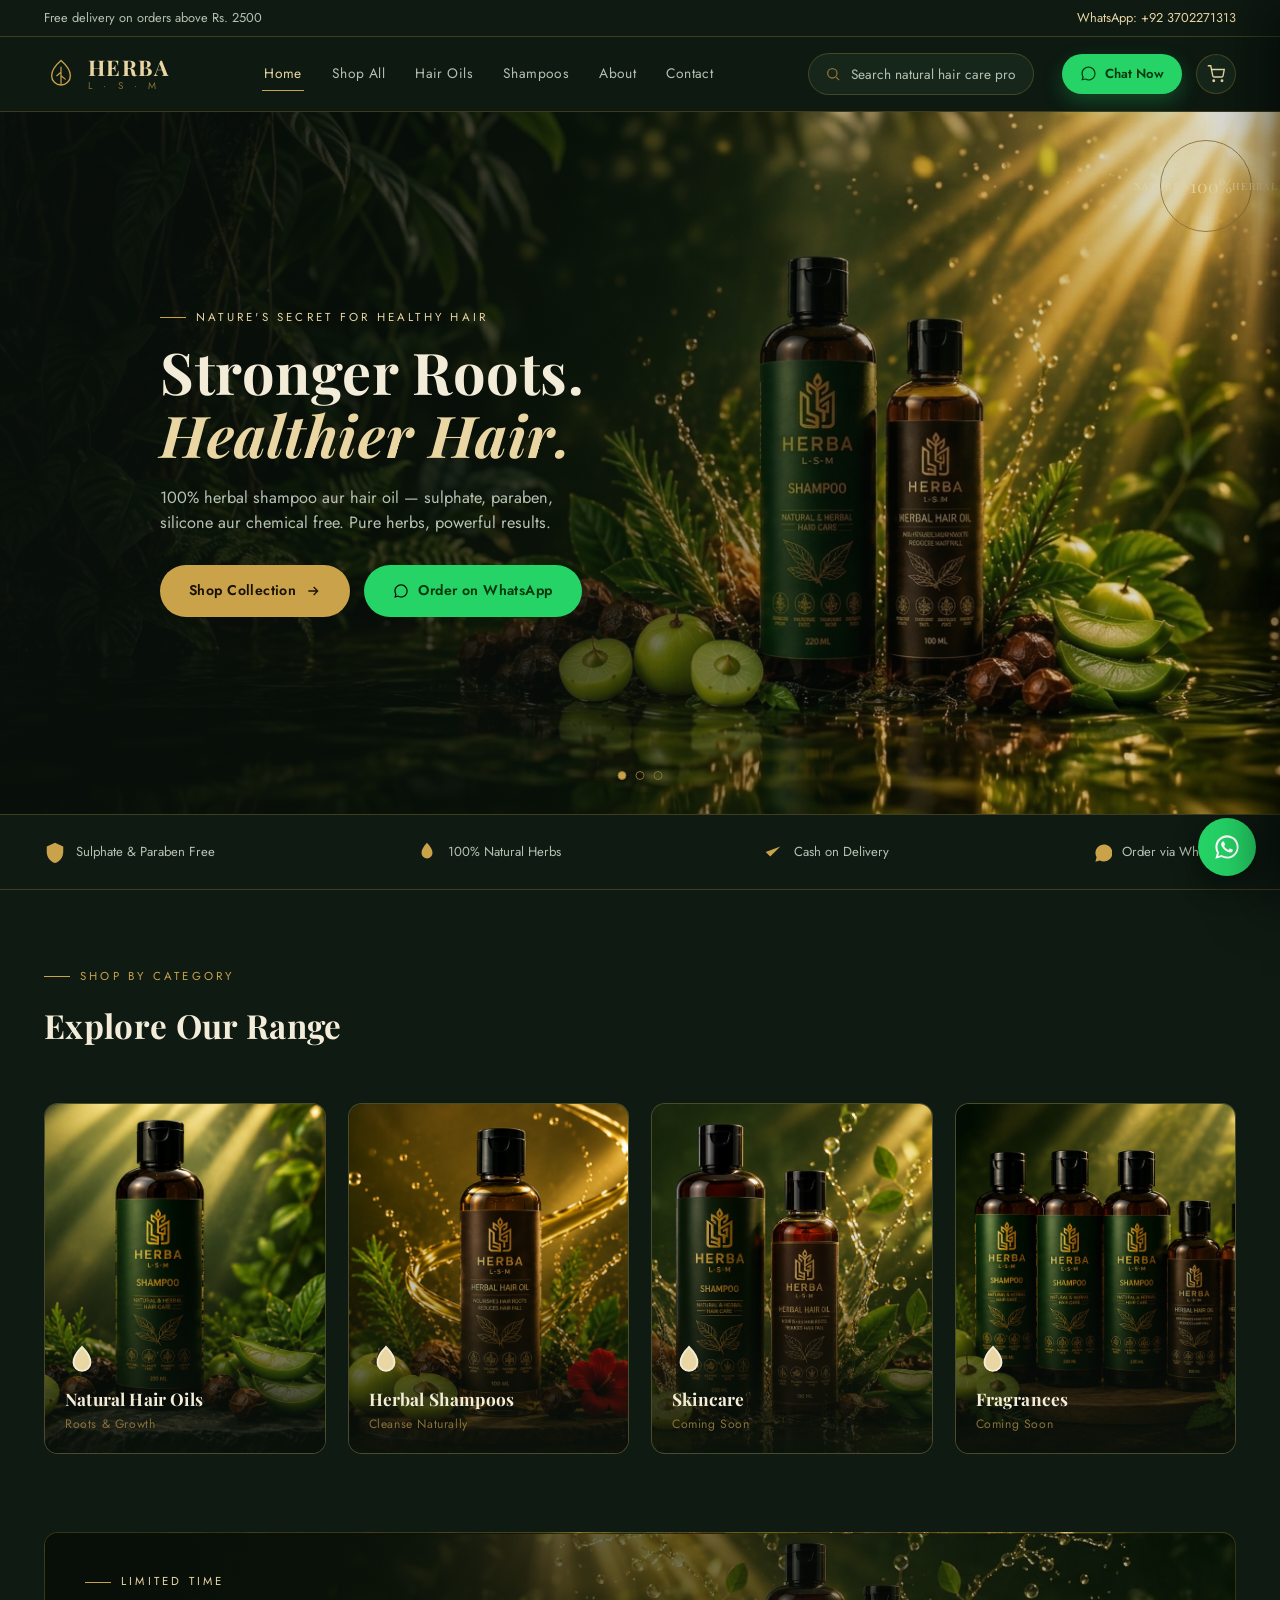
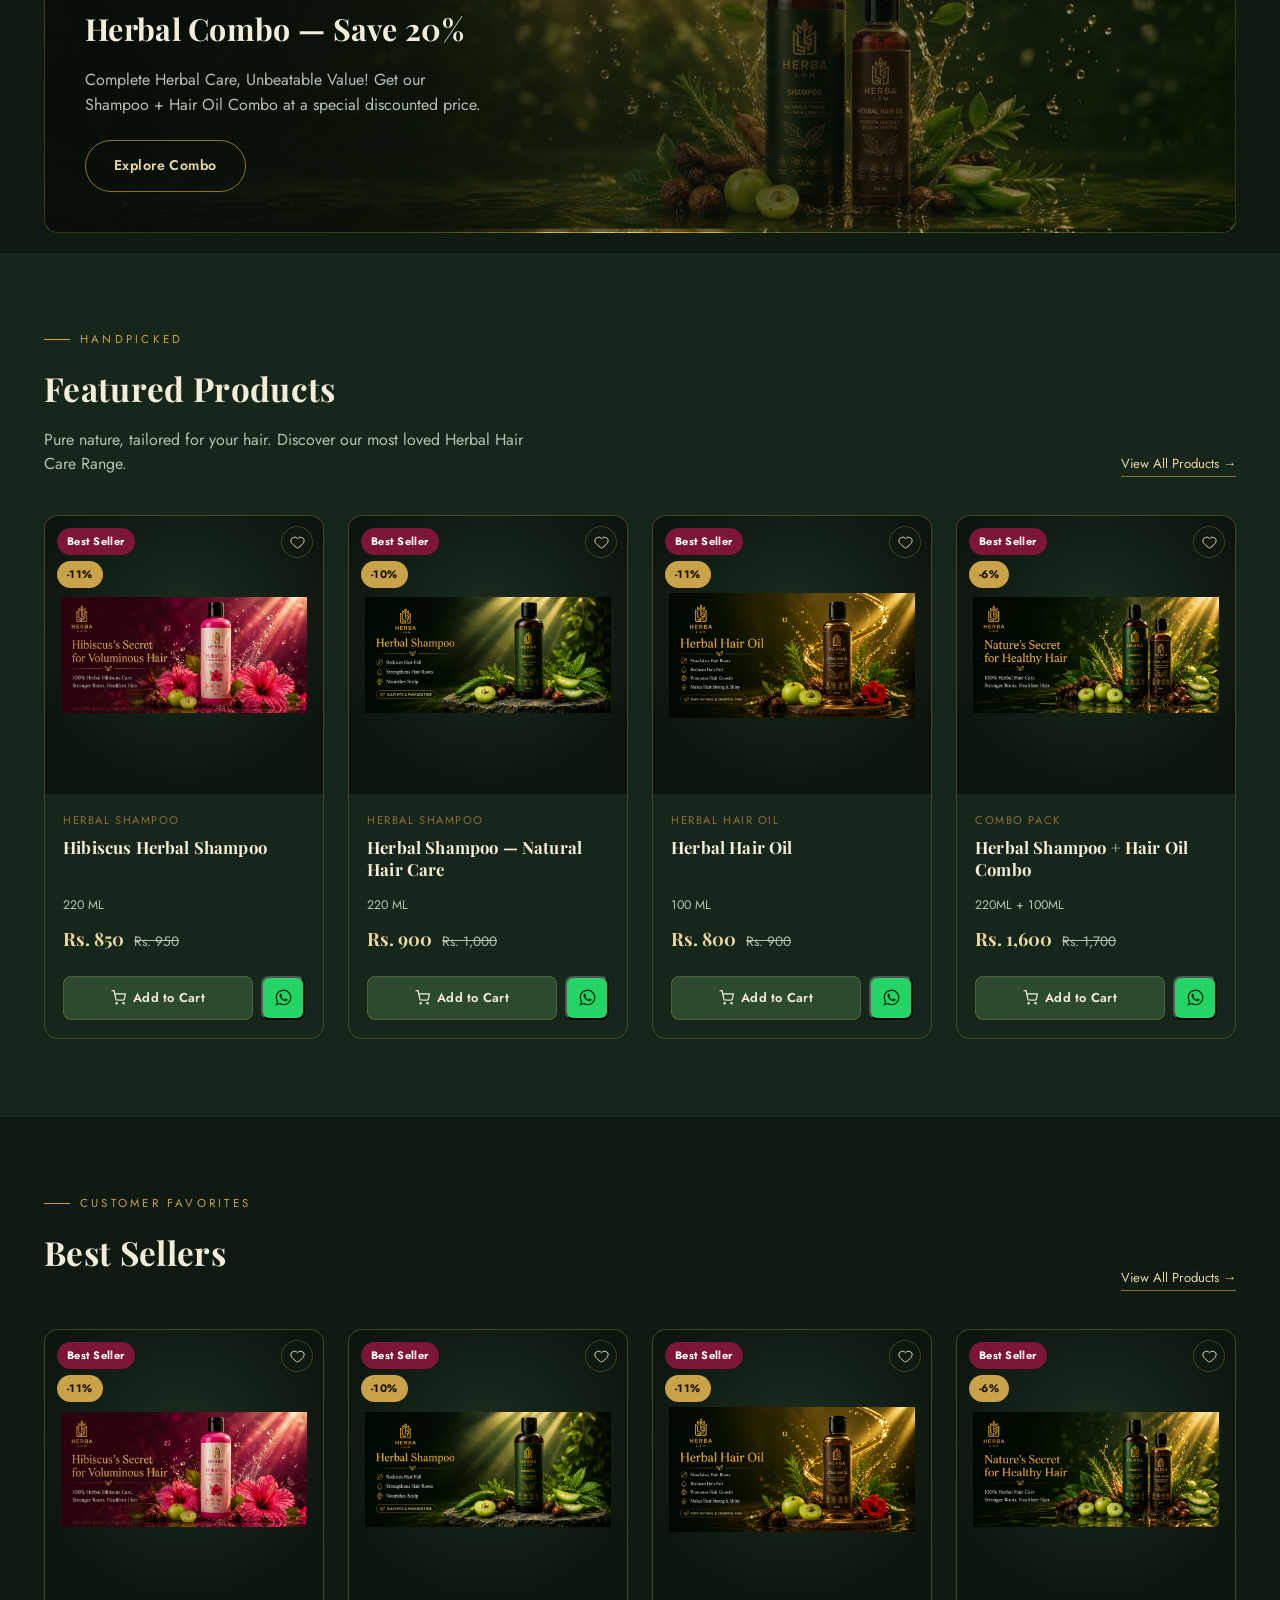
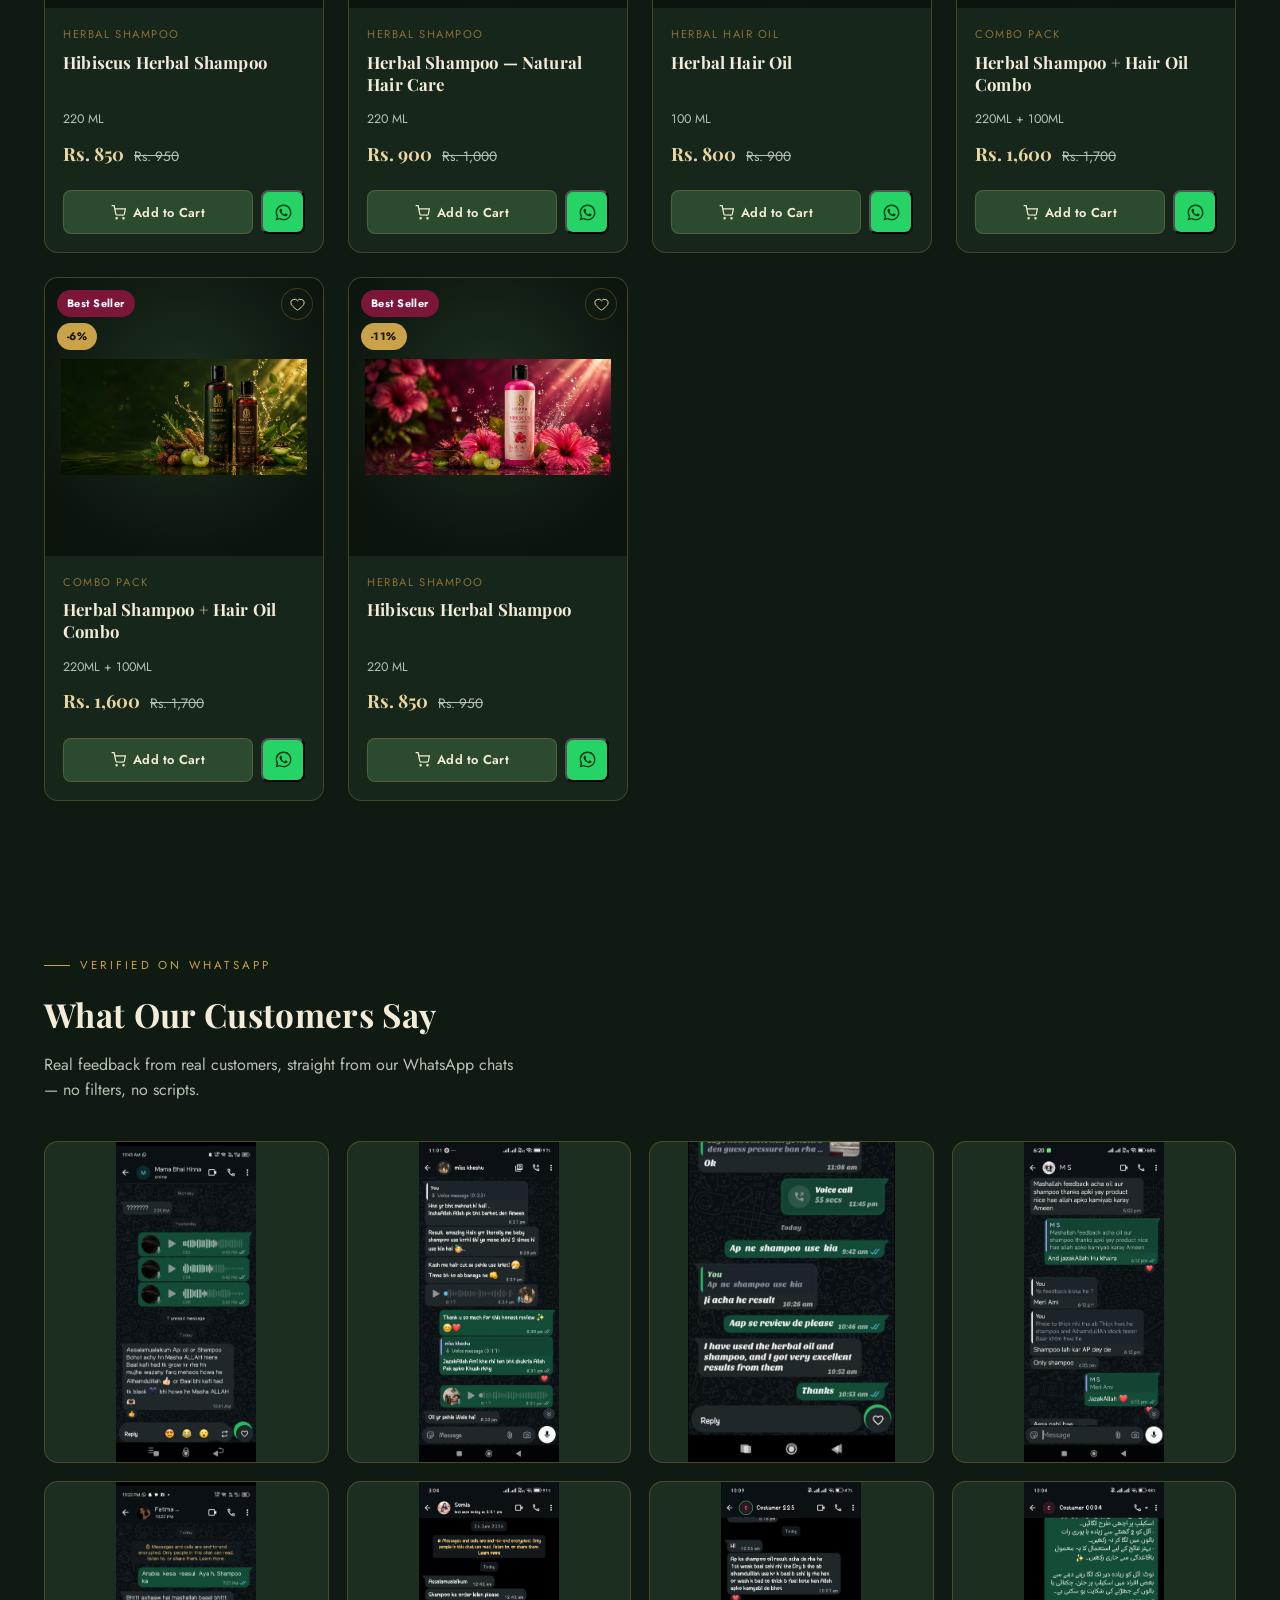
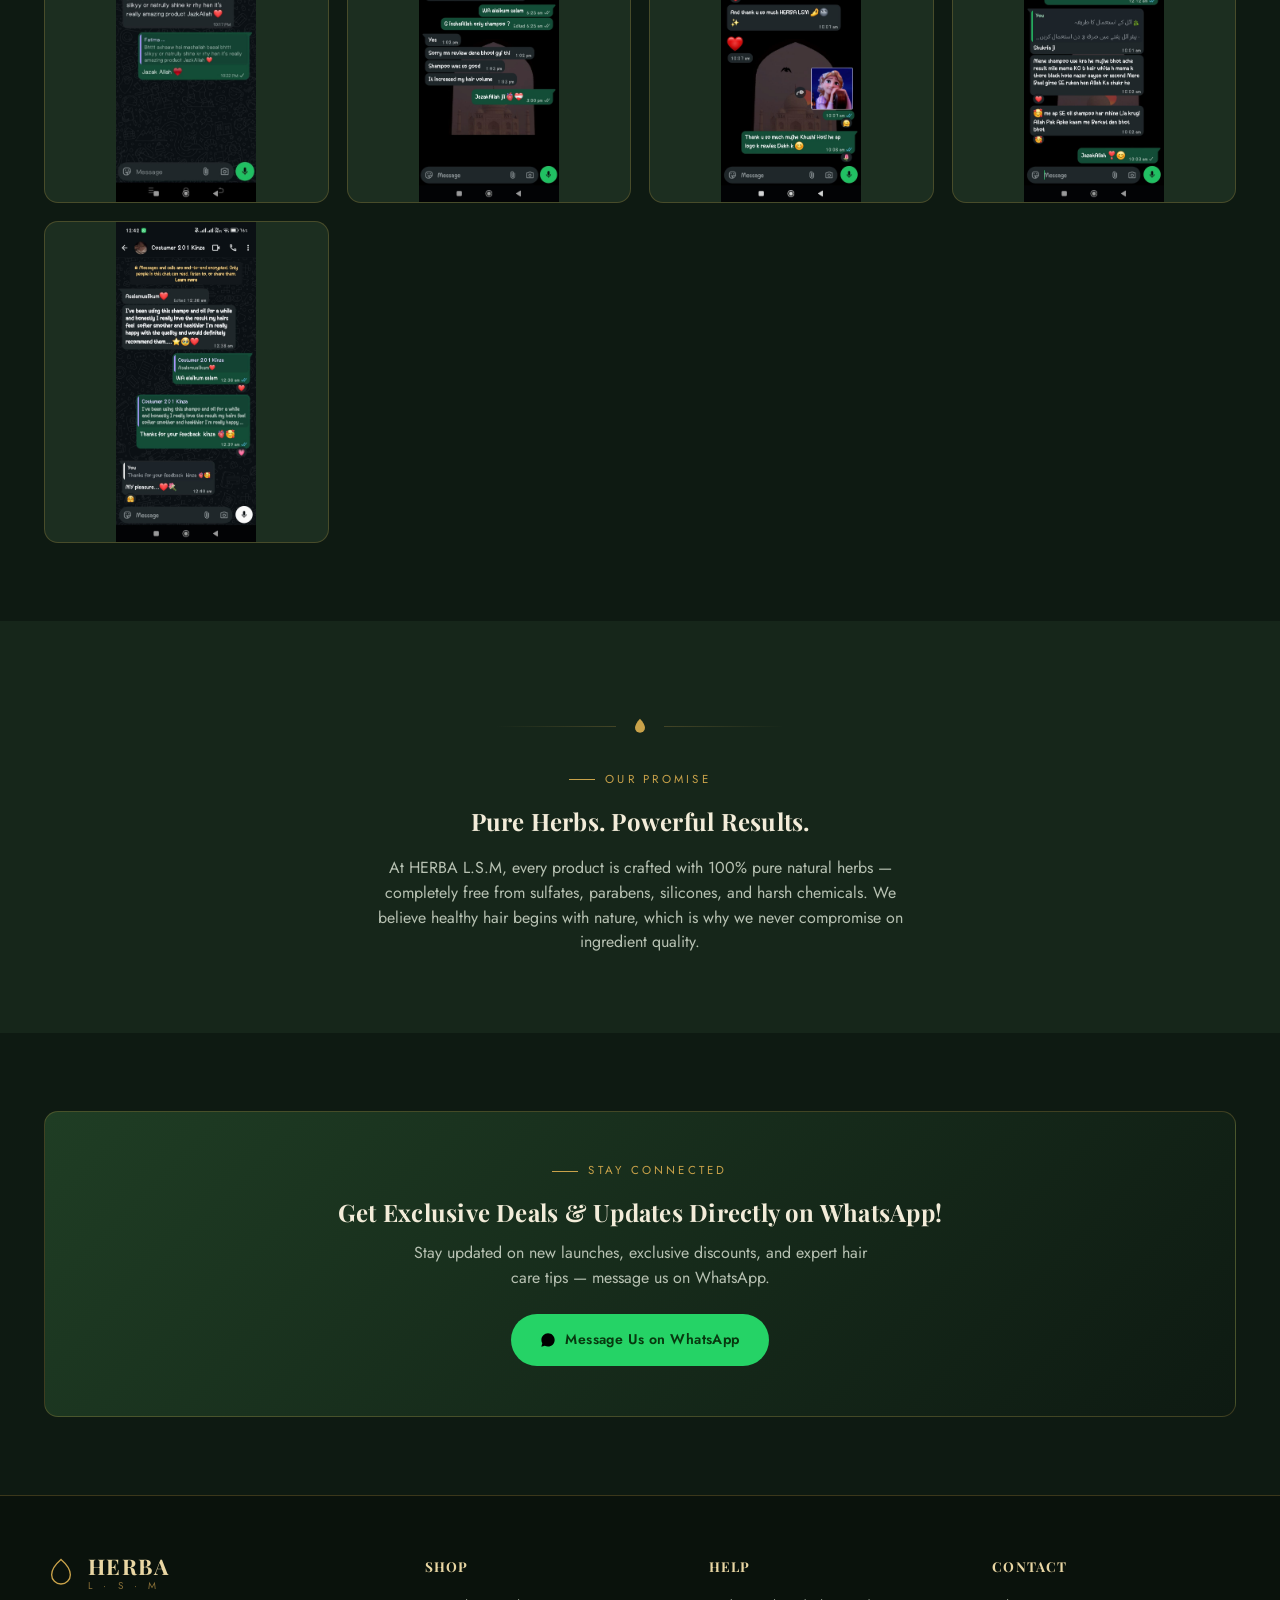
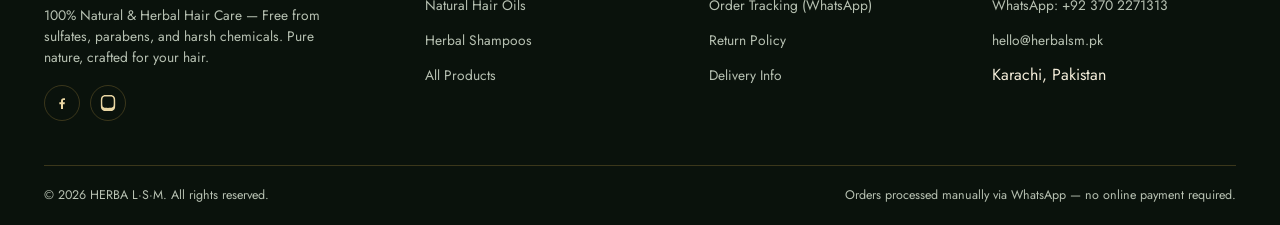
==== commit 7fd1e7b8: "Update index.html" ====
--- a/index.html
+++ b/index.html
@@ -1,327 +1,327 @@
 <!DOCTYPE html>
 <html lang="en">
 <head>
-  <meta charset="UTF-8">
-  <meta name="viewport" content="width=device-width, initial-scale=1.0">
-  <title>HERBA L·S·M — Natural & Herbal Hair Care</title>
-  <meta name="description" content="HERBA L.S.M — 100% natural herbal shampoo & hair oil. Sulphate, paraben & silicone free. Order via WhatsApp, cash on delivery.">
-  <link rel="preconnect" href="https://fonts.googleapis.com">
-  <link href="https://fonts.googleapis.com/css2?family=Playfair+Display:wght@600;700&family=Jost:wght@400;500;600;700&display=swap" rel="stylesheet">
-  <link rel="stylesheet" href="css/style.css">
+  <meta charset="UTF-8">
+  <meta name="viewport" content="width=device-width, initial-scale=1.0">
+  <title>HERBA L·S·M — Natural & Herbal Hair Care</title>
+  <meta name="description" content="HERBA L.S.M — 100% natural herbal shampoo & hair oil. Sulphate, paraben & silicone free. Order via WhatsApp, cash on delivery.">
+  <link rel="preconnect" href="https://fonts.googleapis.com">
+  <link href="https://fonts.googleapis.com/css2?family=Playfair+Display:wght@600;700&family=Jost:wght@400;500;600;700&display=swap" rel="stylesheet">
+  <link rel="stylesheet" href="css/style.css">
 </head>
 <body>
 
 <!-- ============ TOP BAR ============ -->
 <div class="topbar">
-  <div class="container">
-    <span>Free delivery on orders above Rs. 2500</span>
-    <a href="https://wa.me/923702271313" target="_blank">WhatsApp: +92 3702271313</a>
-  </div>
+  <div class="container">
+    <span>Free delivery on orders above Rs. 2500</span>
+    <a href="https://wa.me/923702271313" target="_blank">WhatsApp: +92 3702271313</a>
+  </div>
 </div>
 
 <!-- ============ HEADER ============ -->
 <header class="site-header">
-  <div class="header-row container">
-    <button class="nav-toggle" id="navToggle" aria-label="Menu kholein" onclick="document.getElementById('mainNav').classList.toggle('open'); document.getElementById('mainNav').classList.toggle('active');">
-      <svg viewBox="0 0 24 24" fill="none" stroke="currentColor" stroke-width="2"><path d="M3 6h18M3 12h18M3 18h18"/></svg>
-    </button>
-
-    <a href="index.html" class="logo">
-      <svg viewBox="0 0 40 40" fill="none">
-        <path d="M20 4C13 10 9 16 9 22a11 11 0 0 0 22 0c0-6-4-12-11-18z" stroke="#c9a24a" stroke-width="1.6"/>
-        <path d="M20 12v20M20 18l-5 4M20 22l5 4" stroke="#c9a24a" stroke-width="1.4" stroke-linecap="round"/>
-      </svg>
-      <span class="logo-text"><b>HERBA</b><span>L · S · M</span></span>
-    </a>
-
-    <nav class="main-nav" id="mainNav">
-      <a href="index.html" class="active" onclick="document.getElementById('mainNav').classList.remove('open', 'active')">Home</a>
-      <a href="products.html" onclick="document.getElementById('mainNav').classList.remove('open', 'active')">Shop All</a>
-      <a href="products.html?cat=hair-oils" onclick="document.getElementById('mainNav').classList.remove('open', 'active')">Hair Oils</a>
-      <a href="products.html?cat=shampoo" onclick="document.getElementById('mainNav').classList.remove('open', 'active')">Shampoos</a>
-      <a href="index.html#about" onclick="document.getElementById('mainNav').classList.remove('open', 'active')">About</a>
-      <a href="index.html#contact" onclick="document.getElementById('mainNav').classList.remove('open', 'active')">Contact</a>
-    </nav>
-
-    <div class="search-box">
-      <svg viewBox="0 0 24 24" fill="none" stroke-width="2"><circle cx="11" cy="11" r="7"/><path d="M21 21l-4.3-4.3"/></svg>
-      <input type="text" placeholder="Search natural hair care products..." class="site-search" onkeydown="if(event.key==='Enter'){window.location.href='products.html?q='+encodeURIComponent(this.value)}">
-    </div>
-
-    <div class="header-actions">
-      <a class="wa-quick-btn" href="https://wa.me/923702271313?text=Hello HERBA L.S.M! I would like more details about your products." target="_blank">
-        <svg viewBox="0 0 32 32"><path d="M16.04 2.67c-7.33 0-13.28 5.95-13.28 13.28 0 2.34.62 4.63 1.79 6.64L2.67 29.3l6.87-1.8a13.24 13.24 0 0 0 6.5 1.66h.01c7.33 0 13.28-5.95 13.28-13.28S23.37 2.67 16.04 2.67zm0 24.3h-.01a11 11 0 0 1-5.6-1.53l-.4-.24-4.08 1.07 1.09-3.97-.26-.41a10.98 10.98 0 0 1-1.69-5.84c0-6.08 4.95-11.02 11.03-11.02 2.94 0 5.71 1.15 7.79 3.23a10.95 10.95 0 0 1 3.23 7.8c0 6.08-4.95 11.02-11.03 11.02h-.07z"/></svg>
-        <span>Chat Now</span>
-      </a>
-      <button class="icon-btn" onclick="openCart()" aria-label="Cart kholein">
-        <svg viewBox="0 0 24 24" fill="none" stroke="currentColor" stroke-width="1.8"><circle cx="9" cy="21" r="1"/><circle cx="20" cy="21" r="1"/><path d="M1 1h4l2.7 13.4a2 2 0 0 0 2 1.6h9.7a2 2 0 0 0 2-1.6L23 6H6"/></svg>
-        <span class="cart-count">0</span>
-      </button>
-    </div>
-  </div>
+  <div class="header-row container">
+    <button class="nav-toggle" id="navToggle" aria-label="Menu kholein" onclick="document.getElementById('mainNav').classList.toggle('open'); document.getElementById('mainNav').classList.toggle('active');">
+      <svg viewBox="0 0 24 24" fill="none" stroke="currentColor" stroke-width="2"><path d="M3 6h18M3 12h18M3 18h18"/></svg>
+    </button>
+
+    <a href="index.html" class="logo">
+      <svg viewBox="0 0 40 40" fill="none">
+        <path d="M20 4C13 10 9 16 9 22a11 11 0 0 0 22 0c0-6-4-12-11-18z" stroke="#c9a24a" stroke-width="1.6"/>
+        <path d="M20 12v20M20 18l-5 4M20 22l5 4" stroke="#c9a24a" stroke-width="1.4" stroke-linecap="round"/>
+      </svg>
+      <span class="logo-text"><b>HERBA</b><span>L · S · M</span></span>
+    </a>
+
+    <nav class="main-nav" id="mainNav">
+      <a href="index.html" class="active" onclick="document.getElementById('mainNav').classList.remove('open', 'active')">Home</a>
+      <a href="products.html" onclick="document.getElementById('mainNav').classList.remove('open', 'active')">Shop All</a>
+      <a href="products.html?cat=hair-oils" onclick="document.getElementById('mainNav').classList.remove('open', 'active')">Hair Oils</a>
+      <a href="products.html?cat=shampoo" onclick="document.getElementById('mainNav').classList.remove('open', 'active')">Shampoos</a>
+      <a href="index.html#about" onclick="document.getElementById('mainNav').classList.remove('open', 'active')">About</a>
+      <a href="index.html#contact" onclick="document.getElementById('mainNav').classList.remove('open', 'active')">Contact</a>
+    </nav>
+
+    <div class="search-box">
+      <svg viewBox="0 0 24 24" fill="none" stroke-width="2"><circle cx="11" cy="11" r="7"/><path d="M21 21l-4.3-4.3"/></svg>
+      <input type="text" placeholder="Search natural hair care products..." class="site-search" onkeydown="if(event.key==='Enter'){window.location.href='products.html?q='+encodeURIComponent(this.value)}">
+    </div>
+
+    <div class="header-actions">
+      <a class="wa-quick-btn" href="https://wa.me/923702271313?text=Hello HERBA L.S.M! I would like more details about your products." target="_blank">
+        <svg viewBox="0 0 32 32"><path d="M16.04 2.67c-7.33 0-13.28 5.95-13.28 13.28 0 2.34.62 4.63 1.79 6.64L2.67 29.3l6.87-1.8a13.24 13.24 0 0 0 6.5 1.66h.01c7.33 0 13.28-5.95 13.28-13.28S23.37 2.67 16.04 2.67zm0 24.3h-.01a11 11 0 0 1-5.6-1.53l-.4-.24-4.08 1.07 1.09-3.97-.26-.41a10.98 10.98 0 0 1-1.69-5.84c0-6.08 4.95-11.02 11.03-11.02 2.94 0 5.71 1.15 7.79 3.23a10.95 10.95 0 0 1 3.23 7.8c0 6.08-4.95 11.02-11.03 11.02h-.07z"/></svg>
+        <span>Chat Now</span>
+      </a>
+      <button class="icon-btn" onclick="openCart()" aria-label="Cart kholein">
+        <svg viewBox="0 0 24 24" fill="none" stroke="currentColor" stroke-width="1.8"><circle cx="9" cy="21" r="1"/><circle cx="20" cy="21" r="1"/><path d="M1 1h4l2.7 13.4a2 2 0 0 0 2 1.6h9.7a2 2 0 0 0 2-1.6L23 6H6"/></svg>
+        <span class="cart-count">0</span>
+      </button>
+    </div>
+  </div>
 </header>
 
 <!-- ============ HERO SLIDER ============ -->
 <section class="hero">
-  <div class="seal">
-    <span>NATURE'S</span><span class="big">100%</span><span>HERBAL</span>
-  </div>
-  <div class="hero-slides">
-    <div class="hero-slide active" style="background-image:url('assets/hair2.jpg');background-position:100% 55%;background-size:100%;"></div>
-    <div class="hero-slide" style="background-image:url('assets/hair1.jpg');background-position:100% 55%;background-size:100%;"></div>
-    <div class="hero-slide" style="background-image:url('assets/hair3.jpg');background-position:100% 55%;background-size:100%;"></div>
-  </div>
-  <div class="hero-content">
-    <div class="eyebrow">Nature's Secret for Healthy Hair</div>
-    <h1>Stronger Roots. <em>Healthier Hair.</em></h1>
-    <p>100% herbal shampoo aur hair oil — sulphate, paraben, silicone aur chemical free. Pure herbs, powerful results.</p>
-    <div class="hero-ctas">
-      <a href="products.html" class="btn btn-primary">
-        Shop Collection
-        <svg viewBox="0 0 24 24" fill="none" stroke="currentColor" stroke-width="2"><path d="M5 12h14M13 6l6 6-6 6"/></svg>
-      </a>
-      <a href="https://wa.me/923702271313" target="_blank" class="btn btn-wa">
-        <svg viewBox="0 0 32 32"><path d="M16.04 2.67c-7.33 0-13.28 5.95-13.28 13.28 0 2.34.62 4.63 1.79 6.64L2.67 29.3l6.87-1.8a13.24 13.24 0 0 0 6.5 1.66h.01c7.33 0 13.28-5.95 13.28-13.28S23.37 2.67 16.04 2.67zm0 24.3h-.01a11 11 0 0 1-5.6-1.53l-.4-.24-4.08 1.07 1.09-3.97-.26-.41a10.98 10.98 0 0 1-1.69-5.84c0-6.08 4.95-11.02 11.03-11.02 2.94 0 5.71 1.15 7.79 3.23a10.95 10.95 0 0 1 3.23 7.8c0 6.08-4.95 11.02-11.03 11.02h-.07z"/></svg>
-        Order on WhatsApp
-      </a>
-    </div>
-  </div>
-  <div class="hero-dots">
-    <button class="active"></button><button></button><button></button>
-  </div>
+  <div class="seal">
+    <span>NATURE'S</span><span class="big">100%</span><span>HERBAL</span>
+  </div>
+  <div class="hero-slides">
+    <div class="hero-slide active" style="background-image:url('assets/hair2.jpg');background-position:100% 55%;background-size:100%;"></div>
+    <div class="hero-slide" style="background-image:url('assets/hair1.jpg');background-position:100% 55%;background-size:100%;"></div>
+    <div class="hero-slide" style="background-image:url('assets/hair3.jpg');background-position:100% 55%;background-size:100%;"></div>
+  </div>
+  <div class="hero-content">
+    <div class="eyebrow">Nature's Secret for Healthy Hair</div>
+    <h1>Stronger Roots. <em>Healthier Hair.</em></h1>
+    <p>100% herbal shampoo aur hair oil — sulphate, paraben, silicone aur chemical free. Pure herbs, powerful results.</p>
+    <div class="hero-ctas">
+      <a href="products.html" class="btn btn-primary">
+        Shop Collection
+        <svg viewBox="0 0 24 24" fill="none" stroke="currentColor" stroke-width="2"><path d="M5 12h14M13 6l6 6-6 6"/></svg>
+      </a>
+      <a href="https://wa.me/923702271313" target="_blank" class="btn btn-wa">
+        <svg viewBox="0 0 32 32"><path d="M16.04 2.67c-7.33 0-13.28 5.95-13.28 13.28 0 2.34.62 4.63 1.79 6.64L2.67 29.3l6.87-1.8a13.24 13.24 0 0 0 6.5 1.66h.01c7.33 0 13.28-5.95 13.28-13.28S23.37 2.67 16.04 2.67zm0 24.3h-.01a11 11 0 0 1-5.6-1.53l-.4-.24-4.08 1.07 1.09-3.97-.26-.41a10.98 10.98 0 0 1-1.69-5.84c0-6.08 4.95-11.02 11.03-11.02 2.94 0 5.71 1.15 7.79 3.23a10.95 10.95 0 0 1 3.23 7.8c0 6.08-4.95 11.02-11.03 11.02h-.07z"/></svg>
+        Order on WhatsApp
+      </a>
+    </div>
+  </div>
+  <div class="hero-dots">
+    <button class="active"></button><button></button><button></button>
+  </div>
 </section>
 
 <!-- ============ TRUST STRIP ============ -->
 <div class="trust-strip">
-  <div class="container">
-    <div class="trust-item"><svg viewBox="0 0 24 24"><path d="M12 2 3 6v6c0 5.5 3.8 10.7 9 12 5.2-1.3 9-6.5 9-12V6l-9-4z"/></svg>Sulphate & Paraben Free</div>
-    <div class="trust-item"><svg viewBox="0 0 24 24"><path d="M12 2C8 6 6 10 6 13a6 6 0 0 0 12 0c0-3-2-7-6-11z"/></svg>100% Natural Herbs</div>
-    <div class="trust-item"><svg viewBox="0 0 24 24"><path d="M20 6L9 17l-5-5"/></svg>Cash on Delivery</div>
-    <div class="trust-item"><svg viewBox="0 0 24 24"><path d="M16.04 2.67c-7.33 0-13.28 5.95-13.28 13.28 0 2.34.62 4.63 1.79 6.64L2.67 29.3l6.87-1.8a13.24 13.24 0 0 0 6.5 1.66h.01c7.33 0 13.28-5.95 13.28-13.28S23.37 2.67 16.04 2.67z" transform="translate(4,2) scale(0.7)"/></svg>Order via WhatsApp</div>
-  </div>
+  <div class="container">
+    <div class="trust-item"><svg viewBox="0 0 24 24"><path d="M12 2 3 6v6c0 5.5 3.8 10.7 9 12 5.2-1.3 9-6.5 9-12V6l-9-4z"/></svg>Sulphate & Paraben Free</div>
+    <div class="trust-item"><svg viewBox="0 0 24 24"><path d="M12 2C8 6 6 10 6 13a6 6 0 0 0 12 0c0-3-2-7-6-11z"/></svg>100% Natural Herbs</div>
+    <div class="trust-item"><svg viewBox="0 0 24 24"><path d="M20 6L9 17l-5-5"/></svg>Cash on Delivery</div>
+    <div class="trust-item"><svg viewBox="0 0 24 24"><path d="M16.04 2.67c-7.33 0-13.28 5.95-13.28 13.28 0 2.34.62 4.63 1.79 6.64L2.67 29.3l6.87-1.8a13.24 13.24 0 0 0 6.5 1.66h.01c7.33 0 13.28-5.95 13.28-13.28S23.37 2.67 16.04 2.67z" transform="translate(4,2) scale(0.7)"/></svg>Order via WhatsApp</div>
+  </div>
 </div>
 
 <!-- ============ CATEGORIES ============ -->
 <section class="section" id="categories">
-  <div class="container">
-    <div class="section-head">
-      <div>
-        <div class="eyebrow">Shop by Category</div>
-        <h2>Explore Our Range</h2>
-      </div>
-    </div>
-    <div class="cat-grid" id="categoryGrid"></div>
-  </div>
+  <div class="container">
+    <div class="section-head">
+      <div>
+        <div class="eyebrow">Shop by Category</div>
+        <h2>Explore Our Range</h2>
+      </div>
+    </div>
+    <div class="cat-grid" id="categoryGrid"></div>
+  </div>
 </section>
 
 <!-- ============ FEATURED PROMO BANNER ============ -->
 <section class="container" style="padding-bottom:20px;">
-  <div class="promo-banner" style="background-image:url('assets/hairoil.jpg');background-position:65% 20%;background-size:100%;">
-    <div class="promo-inner">
-      <div class="eyebrow">Limited Time</div>
-      <h2>Herbal Combo — Save 20%</h2>
-      <p>Complete Herbal Care, Unbeatable Value! Get our Shampoo + Hair Oil Combo at a special discounted price.</p>
-      <a href="products.html?cat=hair-oils" class="btn btn-outline">Explore Combo</a>
-    </div>
-  </div>
+  <div class="promo-banner" style="background-image:url('assets/hairoil.jpg');background-position:65% 20%;background-size:100%;">
+    <div class="promo-inner">
+      <div class="eyebrow">Limited Time</div>
+      <h2>Herbal Combo — Save 20%</h2>
+      <p>Complete Herbal Care, Unbeatable Value! Get our Shampoo + Hair Oil Combo at a special discounted price.</p>
+      <a href="products.html?cat=hair-oils" class="btn btn-outline">Explore Combo</a>
+    </div>
+  </div>
 </section>
 
 <!-- ============ FEATURED PRODUCTS ============ -->
 <section class="section section-alt">
-  <div class="container">
-    <div class="section-head">
-      <div>
-        <div class="eyebrow">Handpicked</div>
-        <h2>Featured Products</h2>
-        <p>Pure nature, tailored for your hair. Discover our most loved Herbal Hair Care Range.</p>
-      </div>
-      <a href="products.html" class="view-all">View All Products →</a>
-    </div>
-    <div class="product-grid" id="featuredGrid"></div>
-  </div>
+  <div class="container">
+    <div class="section-head">
+      <div>
+        <div class="eyebrow">Handpicked</div>
+        <h2>Featured Products</h2>
+        <p>Pure nature, tailored for your hair. Discover our most loved Herbal Hair Care Range.</p>
+      </div>
+      <a href="products.html" class="view-all">View All Products →</a>
+    </div>
+    <div class="product-grid" id="featuredGrid"></div>
+  </div>
 </section>
 
 <!-- ============ BEST SELLERS ============ -->
 <section class="section">
-  <div class="container">
-    <div class="section-head">
-      <div>
-        <div class="eyebrow">Customer Favorites</div>
-        <h2>Best Sellers</h2>
-      </div>
-      <a href="products.html" class="view-all">View All Products →</a>
-    </div>
-    <div class="product-grid" id="bestsellerGrid"></div>
-  </div>
+  <div class="container">
+    <div class="section-head">
+      <div>
+        <div class="eyebrow">Customer Favorites</div>
+        <h2>Best Sellers</h2>
+      </div>
+      <a href="products.html" class="view-all">View All Products →</a>
+    </div>
+    <div class="product-grid" id="bestsellerGrid"></div>
+  </div>
 </section>
 
 <!-- ============ CUSTOMER REVIEWS (WHATSAPP) ============ -->
 <section class="section" id="reviews">
-  <div class="container">
-    <div class="section-head">
-      <div>
-        <div class="eyebrow">Verified on WhatsApp</div>
-        <h2>What Our Customers Say</h2>
-        <p>Real feedback from real customers, straight from our WhatsApp chats — no filters, no scripts.</p>
-      </div>
-    </div>
-    <div class="reviews-grid">
-      <div class="review-card"><img src="assets/reviews/review-1.jpg" alt="Customer WhatsApp review" loading="lazy" onclick="openLightbox('assets/reviews/review-1.jpg')"></div>
-      <div class="review-card"><img src="assets/reviews/review-2.jpg" alt="Customer WhatsApp review" loading="lazy" onclick="openLightbox('assets/reviews/review-2.jpg')"></div>
-      <div class="review-card"><img src="assets/reviews/review-3.jpg" alt="Customer WhatsApp review" loading="lazy" onclick="openLightbox('assets/reviews/review-3.jpg')"></div>
-      <div class="review-card"><img src="assets/reviews/review-4.jpg" alt="Customer WhatsApp review" loading="lazy" onclick="openLightbox('assets/reviews/review-4.jpg')"></div>
-      <div class="review-card"><img src="assets/reviews/review-5.jpg" alt="Customer WhatsApp review" loading="lazy" onclick="openLightbox('assets/reviews/review-5.jpg')"></div>
-      <div class="review-card"><img src="assets/reviews/review-6.jpg" alt="Customer WhatsApp review" loading="lazy" onclick="openLightbox('assets/reviews/review-6.jpg')"></div>
-      <div class="review-card"><img src="assets/reviews/review-7.jpg" alt="Customer WhatsApp review" loading="lazy" onclick="openLightbox('assets/reviews/review-7.jpg')"></div>
-      <div class="review-card"><img src="assets/reviews/review-8.jpg" alt="Customer WhatsApp review" loading="lazy" onclick="openLightbox('assets/reviews/review-8.jpg')"></div>
-      <div class="review-card"><img src="assets/reviews/review-9.jpg" alt="Customer WhatsApp review" loading="lazy" onclick="openLightbox('assets/reviews/review-9.jpg')"></div>
-    </div>
-  </div>
+  <div class="container">
+    <div class="section-head">
+      <div>
+        <div class="eyebrow">Verified on WhatsApp</div>
+        <h2>What Our Customers Say</h2>
+        <p>Real feedback from real customers, straight from our WhatsApp chats — no filters, no scripts.</p>
+      </div>
+    </div>
+    <div class="reviews-grid">
+      <div class="review-card"><img src="assets/reviews/review-1.jpg" alt="Customer WhatsApp review" loading="lazy" onclick="openLightbox('assets/reviews/review-1.jpg')"></div>
+      <div class="review-card"><img src="assets/reviews/review-2.jpg" alt="Customer WhatsApp review" loading="lazy" onclick="openLightbox('assets/reviews/review-2.jpg')"></div>
+      <div class="review-card"><img src="assets/reviews/review-3.jpg" alt="Customer WhatsApp review" loading="lazy" onclick="openLightbox('assets/reviews/review-3.jpg')"></div>
+      <div class="review-card"><img src="assets/reviews/review-4.jpg" alt="Customer WhatsApp review" loading="lazy" onclick="openLightbox('assets/reviews/review-4.jpg')"></div>
+      <div class="review-card"><img src="assets/reviews/review-5.jpg" alt="Customer WhatsApp review" loading="lazy" onclick="openLightbox('assets/reviews/review-5.jpg')"></div>
+      <div class="review-card"><img src="assets/reviews/review-6.jpg" alt="Customer WhatsApp review" loading="lazy" onclick="openLightbox('assets/reviews/review-6.jpg')"></div>
+      <div class="review-card"><img src="assets/reviews/review-7.jpg" alt="Customer WhatsApp review" loading="lazy" onclick="openLightbox('assets/reviews/review-7.jpg')"></div>
+      <div class="review-card"><img src="assets/reviews/review-8.jpg" alt="Customer WhatsApp review" loading="lazy" onclick="openLightbox('assets/reviews/review-8.jpg')"></div>
+      <div class="review-card"><img src="assets/reviews/review-9.jpg" alt="Customer WhatsApp review" loading="lazy" onclick="openLightbox('assets/reviews/review-9.jpg')"></div>
+    </div>
+  </div>
 </section>
 
 <!-- ============ ABOUT / SIGNATURE ============ -->
 <section class="section section-alt" id="about">
-  <div class="container" style="max-width:760px;text-align:center;">
-    <div class="leaf-divider">
-      <svg viewBox="0 0 24 24"><path d="M12 2C8 6 6 10 6 13a6 6 0 0 0 12 0c0-3-2-7-6-11z"/></svg>
-    </div>
-    <div class="eyebrow" style="justify-content:center;">Our Promise</div>
-    <h2 style="margin-bottom:16px;">Pure Herbs. Powerful Results.</h2>
-    <p style="color:var(--text-muted);max-width:560px;margin:0 auto;">
-      At HERBA L.S.M, every product is crafted with 100% pure natural herbs — completely free from sulfates, parabens, silicones, and harsh chemicals. We believe healthy hair begins with nature, which is why we never compromise on ingredient quality.
-    </p>
-  </div>
+  <div class="container" style="max-width:760px;text-align:center;">
+    <div class="leaf-divider">
+      <svg viewBox="0 0 24 24"><path d="M12 2C8 6 6 10 6 13a6 6 0 0 0 12 0c0-3-2-7-6-11z"/></svg>
+    </div>
+    <div class="eyebrow" style="justify-content:center;">Our Promise</div>
+    <h2 style="margin-bottom:16px;">Pure Herbs. Powerful Results.</h2>
+    <p style="color:var(--text-muted);max-width:560px;margin:0 auto;">
+      At HERBA L.S.M, every product is crafted with 100% pure natural herbs — completely free from sulfates, parabens, silicones, and harsh chemicals. We believe healthy hair begins with nature, which is why we never compromise on ingredient quality.
+    </p>
+  </div>
 </section>
 
 <!-- ============ NEWSLETTER / WHATSAPP SUBSCRIBE ============ -->
 <section class="section" id="contact">
-  <div class="container">
-    <div class="subscribe">
-      <div class="eyebrow" style="justify-content:center;">Stay Connected</div>
-      <h2>Get Exclusive Deals & Updates Directly on WhatsApp!</h2>
-      <p>Stay updated on new launches, exclusive discounts, and expert hair care tips — message us on WhatsApp.</p>
-      <a href="https://wa.me/923702271313?text=Keep me updated with HERBA L.S.M news and offers" target="_blank" class="btn btn-wa">
-        <svg viewBox="0 0 32 32"><path d="M16.04 2.67c-7.33 0-13.28 5.95-13.28 13.28 0 2.34.62 4.63 1.79 6.64L2.67 29.3l6.87-1.8a13.24 13.24 0 0 0 6.5 1.66h.01c7.33 0 13.28-5.95 13.28-13.28S23.37 2.67 16.04 2.67z"/></svg>
-        Message Us on WhatsApp
-      </a>
-    </div>
-  </div>
+  <div class="container">
+    <div class="subscribe">
+      <div class="eyebrow" style="justify-content:center;">Stay Connected</div>
+      <h2>Get Exclusive Deals & Updates Directly on WhatsApp!</h2>
+      <p>Stay updated on new launches, exclusive discounts, and expert hair care tips — message us on WhatsApp.</p>
+      <a href="https://wa.me/923702271313?text=Keep me updated with HERBA L.S.M news and offers" target="_blank" class="btn btn-wa">
+        <svg viewBox="0 0 32 32"><path d="M16.04 2.67c-7.33 0-13.28 5.95-13.28 13.28 0 2.34.62 4.63 1.79 6.64L2.67 29.3l6.87-1.8a13.24 13.24 0 0 0 6.5 1.66h.01c7.33 0 13.28-5.95 13.28-13.28S23.37 2.67 16.04 2.67z"/></svg>
+        Message Us on WhatsApp
+      </a>
+    </div>
+  </div>
 </section>
 
 <!-- ============ FOOTER ============ -->
 <footer>
-  <div class="container">
-    <div class="footer-grid">
-      <div class="footer-col footer-brand">
-        <a href="index.html" class="logo">
-          <svg viewBox="0 0 40 40" fill="none"><path d="M20 4C13 10 9 16 9 22a11 11 0 0 0 22 0c0-6-4-12-11-18z" stroke="#c9a24a" stroke-width="1.6"/></svg>
-          <span class="logo-text"><b>HERBA</b><span>L · S · M</span></span>
-        </a>
-        <p>100% Natural & Herbal Hair Care — Free from sulfates, parabens, and harsh chemicals. Pure nature, crafted for your hair.</p>
-        <div class="social-row">
-          <a href="https://www.facebook.com/profile.php?id=61592626576031" aria-label="Facebook"><svg viewBox="0 0 24 24"><path d="M13.5 21v-7h2.4l.4-3H13.5V9c0-.9.3-1.5 1.6-1.5h1.4V5c-.3 0-1.2-.1-2.2-.1-2.2 0-3.8 1.4-3.8 3.9V11H8v3h2.5v7h3z"/></svg></a>
-          <a href="https://www.instagram.com/herba.lsm?igsh=djVta3VnMXV0b2Z1" aria-label="Instagram"><svg viewBox="0 0 24 24"><path d="M12 2.2c2.7 0 3 0 4 .1 1 0 1.7.2 2 .4.5.2.9.4 1.3.8.4.4.6.8.8 1.3.2.4.4 1.1.4 2 .1 1.1.1 1.4.1 4s0 3-.1 4c0 1-.2 1.7-.4 2-.2.5-.4.9-.8 1.3-.4.4-.8.6-1.3.8-.4.2-1.1.4-2 .4-1.1.1-1.4.1-4 .1s-3 0-4-.1c-1 0-1.7-.2-2-.4-.5-.2-.9-.4-1.3-.8-.4-.4-.6-.8-.8-1.3-.2-.4-.4-1.1-.4-2-.1-1.1-.1-1.4-.1-4s0-3 .1-4c0-1 .2-1.7.4-2 .2-.5.4-.9.8-1.3.4-.4.8-.6 1.3-.8.4-.2 1.1-.4 2-.4 1.1-.1 1.4-.1 4-.1zM12 0C9.3 0 9 0 7.9.1c-1.2 0-2 .2-2.7.5-.7.3-1.4.7-2 1.3C2.6 2.5 2.2 3.1 1.9 3.9 1.6 4.6 1.4 5.4 1.4 6.5 1.3 7.6 1.3 8 1.3 10.7v2.6c0 2.7 0 3.1.1 4.2 0 1.2.2 2 .5 2.7.3.7.7 1.4 1.3 2 .6.6 1.2 1 2 1.3.6.3 1.4.4 2.6.5 1.1 0 1.4.1 4.2.1s3.1 0 4.2-.1c1.2 0 2-.2 2.7-.5.7-.3 1.4-.7 2-1.3.6-.6 1-1.2 1.3-2 .3-.7.4-1.4.5-2.6 0-1.1.1-1.4.1-4.2v-2.6c0-2.7 0-3.1-.1-4.2 0-1.2-.2-2-.5-2.7-.3-.7-.7-1.4-1.3-2-.6-.6-1.2-1-2-1.3-.7-.3-1.4-.4-2.6-.5C15.1 0 14.7 0 12 0z"/></svg></a>
-        </div>
-      </div>
-      <div class="footer-col">
-        <h4>Shop</h4>
-        <ul>
-          <li><a href="products.html?cat=hair-oils">Natural Hair Oils</a></li>
-          <li><a href="products.html?cat=shampoo">Herbal Shampoos</a></li>
-          <li><a href="products.html">All Products</a></li>
-        </ul>
-      </div>
-      <div class="footer-col">
-        <h4>Help</h4>
-        <ul>
-          <li><a href="#">Order Tracking (WhatsApp)</a></li>
-          <li><a href="#">Return Policy</a></li>
-          <li><a href="#">Delivery Info</a></li>
-        </ul>
-      </div>
-      <div class="footer-col">
-        <h4>Contact</h4>
-        <ul>
-          <li><a href="https://wa.me/923702271313" target="_blank">WhatsApp: +92 370 2271313</a></li>
-          <li><a href="mailto:hello@herbalsm.pk">hello@herbalsm.pk</a></li>
-          <li>Karachi, Pakistan</li>
-        </ul>
-      </div>
-    </div>
-    <div class="bottom-bar">
-      <span>© 2026 HERBA L·S·M. All rights reserved.</span>
-      <span>Orders processed manually via WhatsApp — no online payment required.</span>
-    </div>
-  </div>
+  <div class="container">
+    <div class="footer-grid">
+      <div class="footer-col footer-brand">
+        <a href="index.html" class="logo">
+          <svg viewBox="0 0 40 40" fill="none"><path d="M20 4C13 10 9 16 9 22a11 11 0 0 0 22 0c0-6-4-12-11-18z" stroke="#c9a24a" stroke-width="1.6"/></svg>
+          <span class="logo-text"><b>HERBA</b><span>L · S · M</span></span>
+        </a>
+        <p>100% Natural & Herbal Hair Care — Free from sulfates, parabens, and harsh chemicals. Pure nature, crafted for your hair.</p>
+        <div class="social-row">
+          <a href="https://www.facebook.com/profile.php?id=61592626576031" aria-label="Facebook"><svg viewBox="0 0 24 24"><path d="M13.5 21v-7h2.4l.4-3H13.5V9c0-.9.3-1.5 1.6-1.5h1.4V5c-.3 0-1.2-.1-2.2-.1-2.2 0-3.8 1.4-3.8 3.9V11H8v3h2.5v7h3z"/></svg></a>
+          <a href="https://www.instagram.com/herba.lsm?igsh=djVta3VnMXV0b2Z1" aria-label="Instagram"><svg viewBox="0 0 24 24"><path d="M12 2.2c2.7 0 3 0 4 .1 1 0 1.7.2 2 .4.5.2.9.4 1.3.8.4.4.6.8.8 1.3.2.4.4 1.1.4 2 .1 1.1.1 1.4.1 4s0 3-.1 4c0 1-.2 1.7-.4 2-.2.5-.4.9-.8 1.3-.4.4-.8.6-1.3.8-.4.2-1.1.4-2 .4-1.1.1-1.4.1-4 .1s-3 0-4-.1c-1 0-1.7-.2-2-.4-.5-.2-.9-.4-1.3-.8-.4-.4-.6-.8-.8-1.3-.2-.4-.4-1.1-.4-2-.1-1.1-.1-1.4-.1-4s0-3 .1-4c0-1 .2-1.7.4-2 .2-.5.4-.9.8-1.3.4-.4.8-.6 1.3-.8.4-.2 1.1-.4 2-.4 1.1-.1 1.4-.1 4-.1zM12 0C9.3 0 9 0 7.9.1c-1.2 0-2 .2-2.7.5-.7.3-1.4.7-2 1.3C2.6 2.5 2.2 3.1 1.9 3.9 1.6 4.6 1.4 5.4 1.4 6.5 1.3 7.6 1.3 8 1.3 10.7v2.6c0 2.7 0 3.1.1 4.2 0 1.2.2 2 .5 2.7.3.7.7 1.4 1.3 2 .6.6 1.2 1 2 1.3.6.3 1.4.4 2.6.5 1.1 0 1.4.1 4.2.1s3.1 0 4.2-.1c1.2 0 2-.2 2.7-.5.7-.3 1.4-.7 2-1.3.6-.6 1-1.2 1.3-2 .3-.7.4-1.4.5-2.6 0-1.1.1-1.4.1-4.2v-2.6c0-2.7 0-3.1-.1-4.2 0-1.2-.2-2-.5-2.7-.3-.7-.7-1.4-1.3-2-.6-.6-1.2-1-2-1.3-.7-.3-1.4-.4-2.6-.5C15.1 0 14.7 0 12 0z"/></svg></a>
+        </div>
+      </div>
+      <div class="footer-col">
+        <h4>Shop</h4>
+        <ul>
+          <li><a href="products.html?cat=hair-oils">Natural Hair Oils</a></li>
+          <li><a href="products.html?cat=shampoo">Herbal Shampoos</a></li>
+          <li><a href="products.html">All Products</a></li>
+        </ul>
+      </div>
+      <div class="footer-col">
+        <h4>Help</h4>
+        <ul>
+          <li><a href="#">Order Tracking (WhatsApp)</a></li>
+          <li><a href="#">Return Policy</a></li>
+          <li><a href="#">Delivery Info</a></li>
+        </ul>
+      </div>
+      <div class="footer-col">
+        <h4>Contact</h4>
+        <ul>
+          <li><a href="https://wa.me/923702271313" target="_blank">WhatsApp: +92 370 2271313</a></li>
+          <li><a href="mailto:hello@herbalsm.pk">hello@herbalsm.pk</a></li>
+          <li>Karachi, Pakistan</li>
+        </ul>
+      </div>
+    </div>
+    <div class="bottom-bar">
+      <span>© 2026 HERBA L·S·M. All rights reserved.</span>
+      <span>Orders processed manually via WhatsApp — no online payment required.</span>
+    </div>
+  </div>
 </footer>
 
 <!-- ============ FLOATING WHATSAPP BUTTON ============ -->
 <a class="wa-float" href="https://wa.me/923702271313" target="_blank" aria-label="Chat with Us on WhatsApp">
-  <svg viewBox="0 0 32 32"><path d="M16.04 2.67c-7.33 0-13.28 5.95-13.28 13.28 0 2.34.62 4.63 1.79 6.64L2.67 29.3l6.87-1.8a13.24 13.24 0 0 0 6.5 1.66h.01c7.33 0 13.28-5.95 13.28-13.28S23.37 2.67 16.04 2.67zm0 24.3h-.01a11 11 0 0 1-5.6-1.53l-.4-.24-4.08 1.07 1.09-3.97-.26-.41a10.98 10.98 0 0 1-1.69-5.84c0-6.08 4.95-11.02 11.03-11.02 2.94 0 5.71 1.15 7.79 3.23a10.95 10.95 0 0 1 3.23 7.8c0 6.08-4.95 11.02-11.03 11.02h-.07zm6.04-8.26c-.33-.17-1.96-.97-2.27-1.08-.3-.11-.53-.17-.75.17-.22.33-.86 1.08-1.05 1.3-.19.22-.39.25-.72.08-.33-.17-1.4-.52-2.66-1.65-.98-.88-1.65-1.96-1.84-2.29-.19-.33-.02-.51.15-.68.15-.15.33-.39.5-.58.17-.2.22-.33.33-.55.11-.22.06-.42-.03-.58-.08-.17-.75-1.8-1.02-2.47-.27-.65-.55-.56-.75-.57h-.64c-.22 0-.58.08-.88.42-.3.33-1.16 1.13-1.16 2.76s1.19 3.2 1.35 3.42c.17.22 2.34 3.58 5.68 5.02.79.34 1.41.55 1.89.7.79.25 1.51.22 2.08.13.63-.1 1.96-.8 2.24-1.57.28-.77.28-1.44.19-1.57-.08-.14-.3-.22-.63-.39z"/></svg>
+  <svg viewBox="0 0 32 32"><path d="M16.04 2.67c-7.33 0-13.28 5.95-13.28 13.28 0 2.34.62 4.63 1.79 6.64L2.67 29.3l6.87-1.8a13.24 13.24 0 0 0 6.5 1.66h.01c7.33 0 13.28-5.95 13.28-13.28S23.37 2.67 16.04 2.67zm0 24.3h-.01a11 11 0 0 1-5.6-1.53l-.4-.24-4.08 1.07 1.09-3.97-.26-.41a10.98 10.98 0 0 1-1.69-5.84c0-6.08 4.95-11.02 11.03-11.02 2.94 0 5.71 1.15 7.79 3.23a10.95 10.95 0 0 1 3.23 7.8c0 6.08-4.95 11.02-11.03 11.02h-.07zm6.04-8.26c-.33-.17-1.96-.97-2.27-1.08-.3-.11-.53-.17-.75.17-.22.33-.86 1.08-1.05 1.3-.19.22-.39.25-.72.08-.33-.17-1.4-.52-2.66-1.65-.98-.88-1.65-1.96-1.84-2.29-.19-.33-.02-.51.15-.68.15-.15.33-.39.5-.58.17-.2.22-.33.33-.55.11-.22.06-.42-.03-.58-.08-.17-.75-1.8-1.02-2.47-.27-.65-.55-.56-.75-.57h-.64c-.22 0-.58.08-.88.42-.3.33-1.16 1.13-1.16 2.76s1.19 3.2 1.35 3.42c.17.22 2.34 3.58 5.68 5.02.79.34 1.41.55 1.89.7.79.25 1.51.22 2.08.13.63-.1 1.96-.8 2.24-1.57.28-.77.28-1.44.19-1.57-.08-.14-.3-.22-.63-.39z"/></svg>
 </a>
 
 <!-- ============ CART DRAWER ============ -->
 <div class="cart-overlay" id="cartOverlay"></div>
 <aside class="cart-drawer" id="cartDrawer">
-  <div class="cart-head">
-    <h3>Your Cart</h3>
-    <button onclick="closeCart()" aria-label="Cart band karein">
-      <svg viewBox="0 0 24 24" fill="none" stroke="currentColor" stroke-width="2"><path d="M18 6L6 18M6 6l12 12"/></svg>
-    </button>
-  </div>
-  <div class="cart-items" id="cartItems"></div>
-  <div class="cart-foot">
-    <div class="cart-total-row">
-      <span>Total</span>
-      <span class="total-amt" id="cartTotalAmt">Rs. 0</span>
-    </div>
-    <p class="cart-note">Cash on Delivery available! Please share your shipping details on WhatsApp to confirm your order.</p>
-    <button class="wa-checkout-btn" onclick="openOrderModal()">
-      <svg viewBox="0 0 32 32"><path d="M16.04 2.67c-7.33 0-13.28 5.95-13.28 13.28 0 2.34.62 4.63 1.79 6.64L2.67 29.3l6.87-1.8a13.24 13.24 0 0 0 6.5 1.66h.01c7.33 0 13.28-5.95 13.28-13.28S23.37 2.67 16.04 2.67z"/></svg>
-      Place Order via WhatsApp
-    </button>
-  </div>
+  <div class="cart-head">
+    <h3>Your Cart</h3>
+    <button onclick="closeCart()" aria-label="Cart band karein">
+      <svg viewBox="0 0 24 24" fill="none" stroke="currentColor" stroke-width="2"><path d="M18 6L6 18M6 6l12 12"/></svg>
+    </button>
+  </div>
+  <div class="cart-items" id="cartItems"></div>
+  <div class="cart-foot">
+    <div class="cart-total-row">
+      <span>Total</span>
+      <span class="total-amt" id="cartTotalAmt">Rs. 0</span>
+    </div>
+    <p class="cart-note">Cash on Delivery available! Please share your shipping details on WhatsApp to confirm your order.</p>
+    <button class="wa-checkout-btn" onclick="openOrderModal()">
+      <svg viewBox="0 0 32 32"><path d="M16.04 2.67c-7.33 0-13.28 5.95-13.28 13.28 0 2.34.62 4.63 1.79 6.64L2.67 29.3l6.87-1.8a13.24 13.24 0 0 0 6.5 1.66h.01c7.33 0 13.28-5.95 13.28-13.28S23.37 2.67 16.04 2.67z"/></svg>
+      Place Order via WhatsApp
+    </button>
+  </div>
 </aside>
 
 <!-- ============ ORDER DETAILS MODAL ============ -->
 <div class="modal-overlay" id="orderModal">
-  <div class="modal-box">
-    <h3>Delivery Details</h3>
-    <p>These details will be automatically added to your WhatsApp message.</p>
-    <form id="orderForm">
-      <div class="form-field">
-        <label for="custName">Full Name</label>
-        <input type="text" id="custName" placeholder="Enter Your Name" required>
-      </div>
-      <div class="form-field">
-        <label for="custPhone">Phone Number</label>
-        <input type="tel" id="custPhone" placeholder="03XX-XXXXXXX" required>
-      </div>
-      <div class="form-field">
-        <label for="custAddress">Delivery Address</label>
-        <textarea id="custAddress" placeholder="House/Flat No, Street, Area" required></textarea>
-      </div>
-      <div class="form-field">
-        <label for="custNotes">Note (optional)</label>
-        <textarea id="custNotes" placeholder="Special delivery instructions..."></textarea>
-      </div>
-      <div class="modal-actions">
-        <button type="button" class="btn btn-outline" onclick="closeOrderModal()">Cancel</button>
-        <button type="submit" class="wa-checkout-btn">
-          <svg viewBox="0 0 32 32"><path d="M16.04 2.67c-7.33 0-13.28 5.95-13.28 13.28 0 2.34.62 4.63 1.79 6.64L2.67 29.3l6.87-1.8a13.24 13.24 0 0 0 6.5 1.66h.01c7.33 0 13.28-5.95 13.28-13.28S23.37 2.67 16.04 2.67z"/></svg>
-          Send Order
-        </button>
-      </div>
-    </form>
-  </div>
+  <div class="modal-box">
+    <h3>Delivery Details</h3>
+    <p>These details will be automatically added to your WhatsApp message.</p>
+    <form id="orderForm">
+      <div class="form-field">
+        <label for="custName">Full Name</label>
+        <input type="text" id="custName" placeholder="Enter Your Name" required>
+      </div>
+      <div class="form-field">
+        <label for="custPhone">Phone Number</label>
+        <input type="tel" id="custPhone" placeholder="03XX-XXXXXXX" required>
+      </div>
+      <div class="form-field">
+        <label for="custAddress">Delivery Address</label>
+        <textarea id="custAddress" placeholder="House/Flat No, Street, Area" required></textarea>
+      </div>
+      <div class="form-field">
+        <label for="custNotes">Note (optional)</label>
+        <textarea id="custNotes" placeholder="Special delivery instructions..."></textarea>
+      </div>
+      <div class="modal-actions">
+        <button type="button" class="btn btn-outline" onclick="closeOrderModal()">Cancel</button>
+        <button type="submit" class="wa-checkout-btn">
+          <svg viewBox="0 0 32 32"><path d="M16.04 2.67c-7.33 0-13.28 5.95-13.28 13.28 0 2.34.62 4.63 1.79 6.64L2.67 29.3l6.87-1.8a13.24 13.24 0 0 0 6.5 1.66h.01c7.33 0 13.28-5.95 13.28-13.28S23.37 2.67 16.04 2.67z"/></svg>
+          Send Order
+        </button>
+      </div>
+    </form>
+  </div>
 </div>
 
 <!-- ============ REVIEW IMAGE LIGHTBOX ============ -->
 <div class="lightbox-overlay" id="lightboxOverlay" onclick="closeLightbox()">
-  <button class="lightbox-close" onclick="closeLightbox()" aria-label="Close">
-    <svg viewBox="0 0 24 24" fill="none" stroke="currentColor" stroke-width="2"><path d="M18 6L6 18M6 6l12 12"/></svg>
-  </button>
-  <img id="lightboxImg" src="" alt="Customer review">
+  <button class="lightbox-close" onclick="closeLightbox()" aria-label="Close">
+    <svg viewBox="0 0 24 24" fill="none" stroke="currentColor" stroke-width="2"><path d="M18 6L6 18M6 6l12 12"/></svg>
+  </button>
+  <img id="lightboxImg" src="" alt="Customer review">
 </div>
 
 <div class="toast" id="toast"></div>
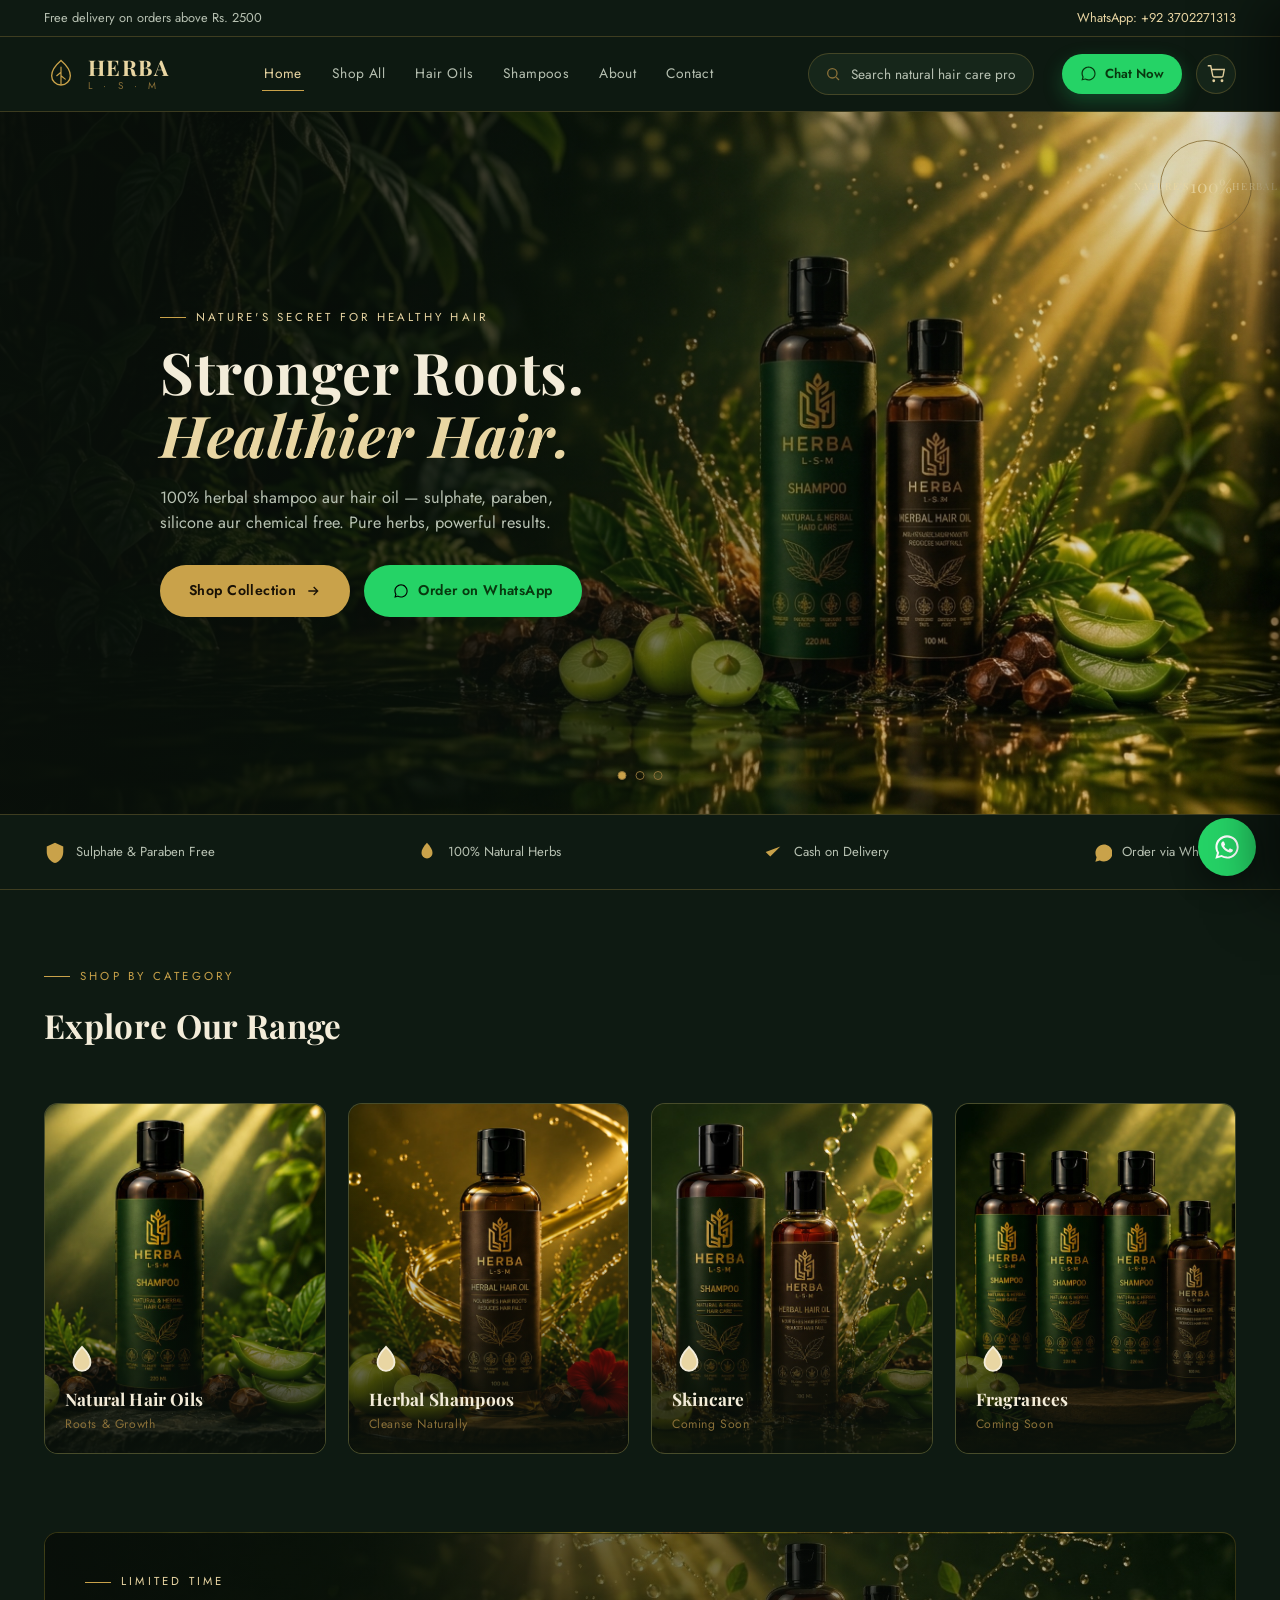
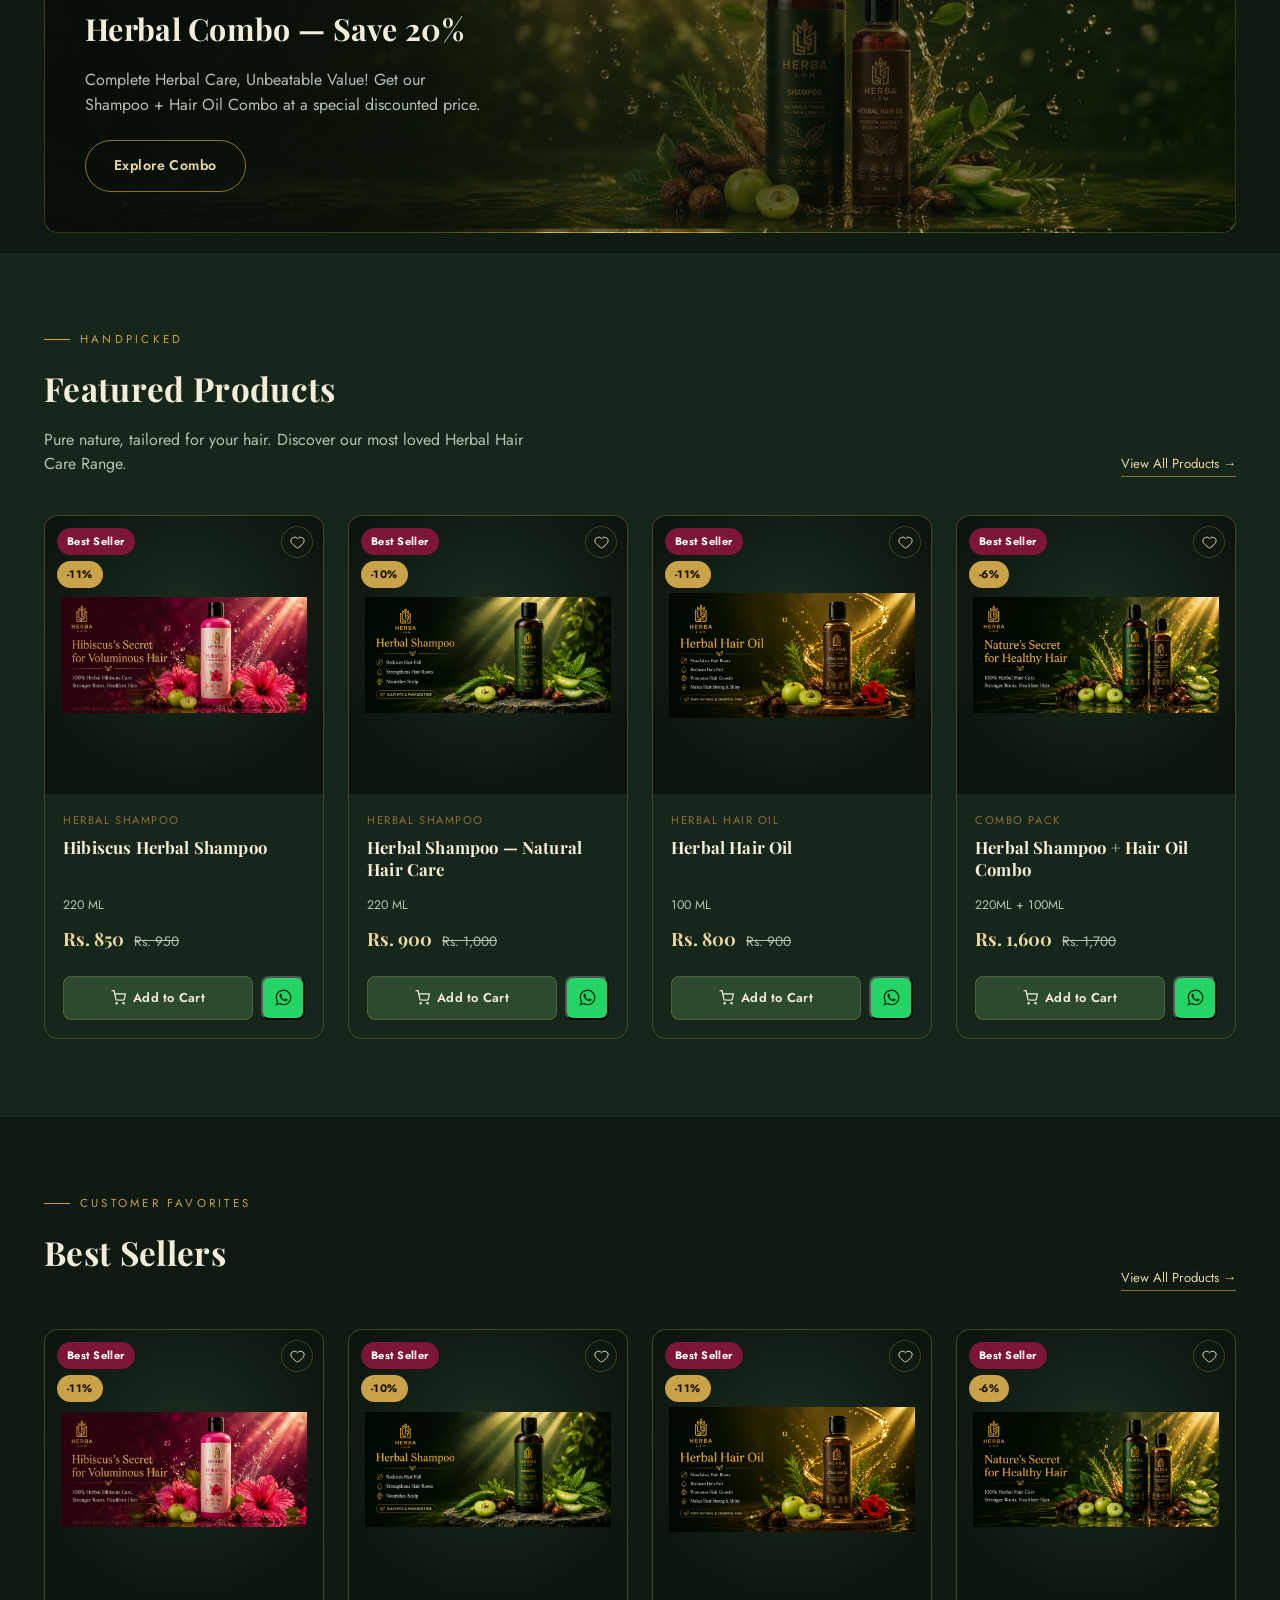
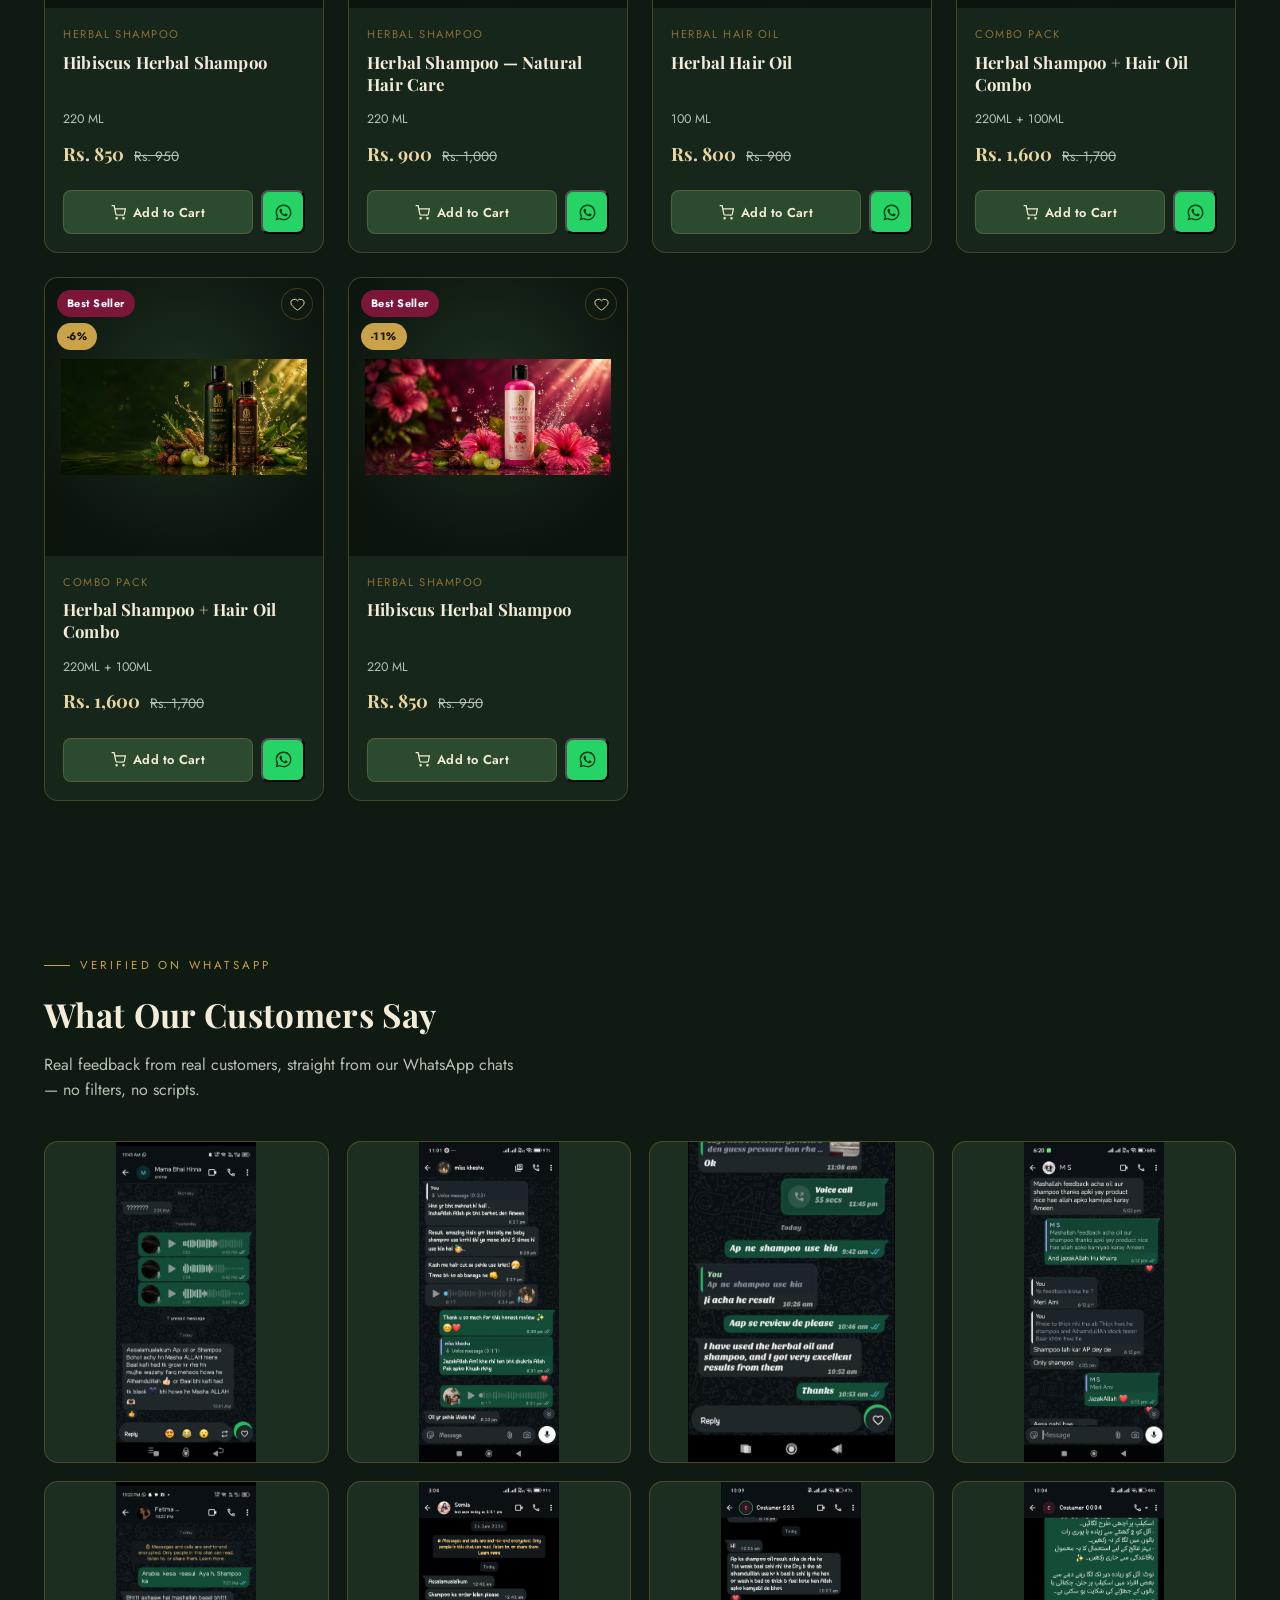
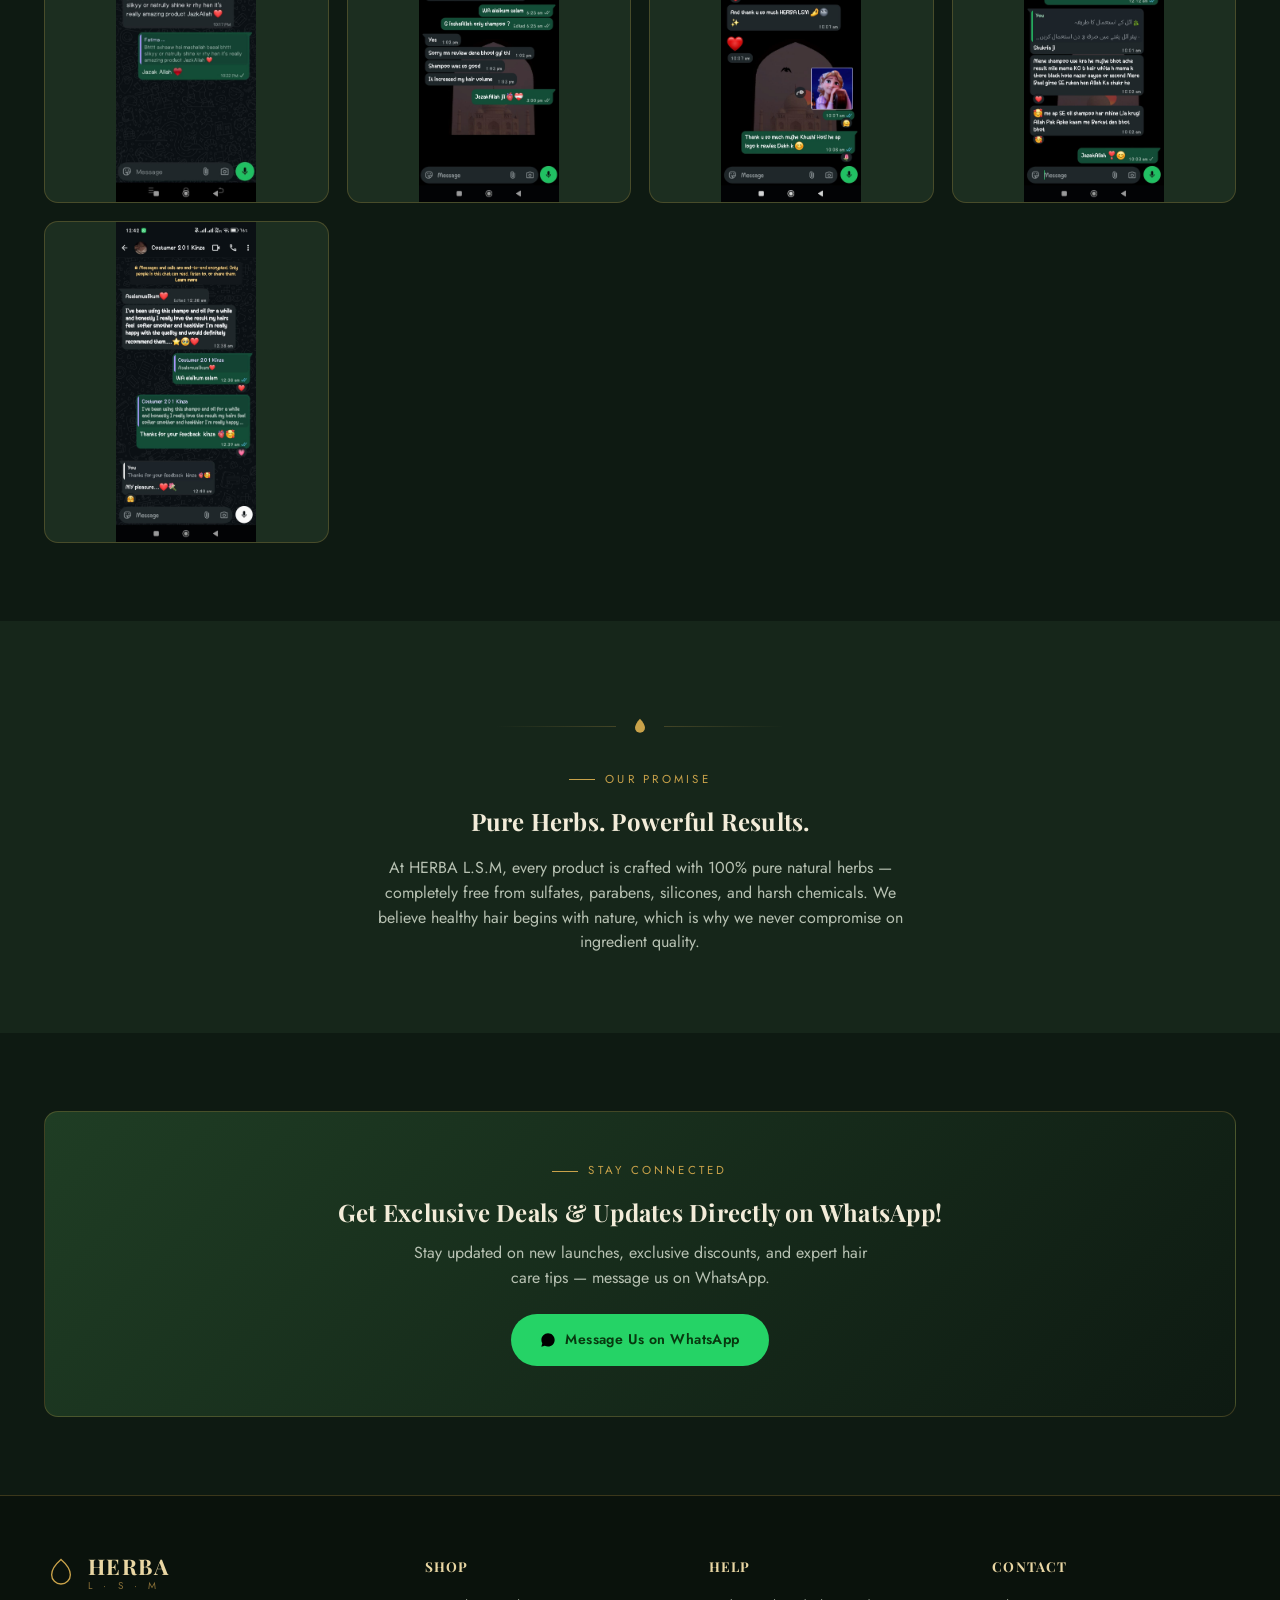
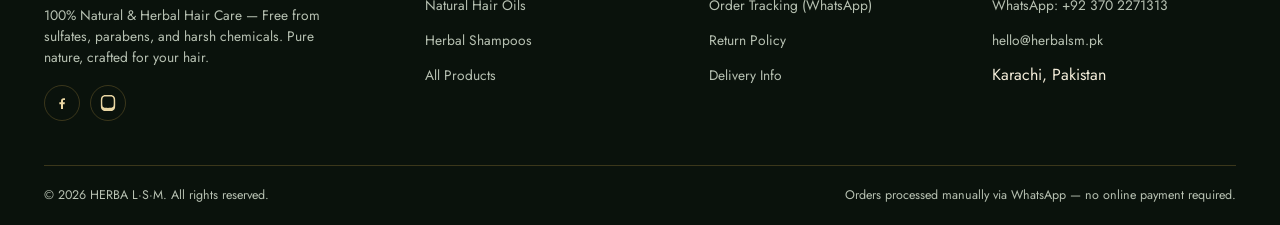
==== commit 3e23a017: "Update index.html" ====
--- a/index.html
+++ b/index.html
@@ -1,13 +1,13 @@
 <!DOCTYPE html>
 <html lang="en">
 <head>
-  <meta charset="UTF-8">
-  <meta name="viewport" content="width=device-width, initial-scale=1.0">
-  <title>HERBA L·S·M — Natural & Herbal Hair Care</title>
-  <meta name="description" content="HERBA L.S.M — 100% natural herbal shampoo & hair oil. Sulphate, paraben & silicone free. Order via WhatsApp, cash on delivery.">
-  <link rel="preconnect" href="https://fonts.googleapis.com">
-  <link href="https://fonts.googleapis.com/css2?family=Playfair+Display:wght@600;700&family=Jost:wght@400;500;600;700&display=swap" rel="stylesheet">
-  <link rel="stylesheet" href="css/style.css">
+<meta charset="UTF-8">
+<meta name="viewport" content="width=device-width, initial-scale=1.0">
+<title>HERBA L·S·M — Natural & Herbal Hair Care</title>
+<meta name="description" content="HERBA L.S.M — 100% natural herbal shampoo & hair oil. Sulphate, paraben & silicone free. Order via WhatsApp, cash on delivery.">
+<link rel="preconnect" href="https://fonts.googleapis.com">
+<link href="https://fonts.googleapis.com/css2?family=Playfair+Display:wght@600;700&family=Jost:wght@400;500;600;700&display=swap" rel="stylesheet">
+<link rel="stylesheet" href="css/style.css">
 </head>
 <body>
 
@@ -22,7 +22,7 @@
 <!-- ============ HEADER ============ -->
 <header class="site-header">
   <div class="header-row container">
-    <button class="nav-toggle" id="navToggle" aria-label="Menu kholein" onclick="document.getElementById('mainNav').classList.toggle('open'); document.getElementById('mainNav').classList.toggle('active');">
+    <button class="nav-toggle" id="navToggle" aria-label="Menu kholein">
       <svg viewBox="0 0 24 24" fill="none" stroke="currentColor" stroke-width="2"><path d="M3 6h18M3 12h18M3 18h18"/></svg>
     </button>
 
@@ -35,12 +35,12 @@
     </a>
 
     <nav class="main-nav" id="mainNav">
-      <a href="index.html" class="active" onclick="document.getElementById('mainNav').classList.remove('open', 'active')">Home</a>
-      <a href="products.html" onclick="document.getElementById('mainNav').classList.remove('open', 'active')">Shop All</a>
-      <a href="products.html?cat=hair-oils" onclick="document.getElementById('mainNav').classList.remove('open', 'active')">Hair Oils</a>
-      <a href="products.html?cat=shampoo" onclick="document.getElementById('mainNav').classList.remove('open', 'active')">Shampoos</a>
-      <a href="index.html#about" onclick="document.getElementById('mainNav').classList.remove('open', 'active')">About</a>
-      <a href="index.html#contact" onclick="document.getElementById('mainNav').classList.remove('open', 'active')">Contact</a>
+      <a href="index.html" class="active">Home</a>
+      <a href="products.html">Shop All</a>
+      <a href="products.html?cat=hair-oils">Hair Oils</a>
+      <a href="products.html?cat=shampoo">Shampoos</a>
+      <a href="index.html#about">About</a>
+      <a href="index.html#contact">Contact</a>
     </nav>
 
     <div class="search-box">
@@ -299,7 +299,7 @@
       </div>
       <div class="form-field">
         <label for="custAddress">Delivery Address</label>
-        <textarea id="custAddress" placeholder="House/Flat No, Street, Area" required></textarea>
+        <textarea id="custAddress" placeholder="House/Flat No, Street, Area" Required></textarea>
       </div>
       <div class="form-field">
         <label for="custNotes">Note (optional)</label>
@@ -316,7 +316,7 @@
   </div>
 </div>
 
-<!-- ============ REVIEW IMAGE LIGHTBOX ============ -->
+<!-- ============ 🆕 NAYA CODE — REVIEW IMAGE LIGHTBOX ============ -->
 <div class="lightbox-overlay" id="lightboxOverlay" onclick="closeLightbox()">
   <button class="lightbox-close" onclick="closeLightbox()" aria-label="Close">
     <svg viewBox="0 0 24 24" fill="none" stroke="currentColor" stroke-width="2"><path d="M18 6L6 18M6 6l12 12"/></svg>
--- a/css/style.css
+++ b/css/style.css
@@ -2,1476 +2,685 @@
    HERBA · L·S·M  —  Herbal Hair Care Catalog
    Design tokens
    ========================================================= */
-:root {
-  --bg: #0e1a12;
-  --bg-panel: #16261a;
-  --bg-panel-2: #1c2e20;
-  --green-deep: #1f3d24;
-  --green-mid: #2c4a30;
-  --gold: #c9a24a;
-  --gold-light: #e9d6a3;
-  --gold-dim: #8a7038;
-  --rose: #7c1638;
-  --rose-light: #c2456f;
-  --amber: #6b4423;
-  --amber-light: #a97a45;
-  --cream: #f3ecd9;
-  --text-muted: #b7c1b2;
-  --line: rgba(201, 162, 74, 0.25);
-  --shadow: 0 20px 50px rgba(0, 0, 0, 0.45);
-  --radius: 14px;
-  --radius-sm: 8px;
-  --wa: #25d366;
+:root{
+  --bg:            #0e1a12;
+  --bg-panel:      #16261a;
+  --bg-panel-2:    #1c2e20;
+  --green-deep:    #1f3d24;
+  --green-mid:     #2c4a30;
+  --gold:          #c9a24a;
+  --gold-light:    #e9d6a3;
+  --gold-dim:      #8a7038;
+  --rose:          #7c1638;
+  --rose-light:    #c2456f;
+  --amber:         #6b4423;
+  --amber-light:   #a97a45;
+  --cream:         #f3ecd9;
+  --text-muted:    #b7c1b2;
+  --line:          rgba(201,162,74,0.25);
+  --shadow:        0 20px 50px rgba(0,0,0,0.45);
+  --radius:        14px;
+  --radius-sm:     8px;
+  --wa:            #25D366;
 
   --font-display: 'Playfair Display', Georgia, serif;
-  --font-body: 'Jost', 'Segoe UI', sans-serif;
-}
-
-* {
-  box-sizing: border-box;
-}
-
-html {
-  scroll-behavior: smooth;
-  overflow-x: hidden;
-}
-
-body {
-  margin: 0;
-  background: var(--bg);
-  color: var(--cream);
-  font-family: var(--font-body);
-  line-height: 1.55;
-  -webkit-font-smoothing: antialiased;
-  overflow-x: hidden;
-}
-
-img {
-  max-width: 100%;
-  display: block;
-}
-
-a {
-  color: inherit;
-  text-decoration: none;
-}
-
-ul {
-  list-style: none;
-  margin: 0;
-  padding: 0;
-}
-
-button {
-  font-family: inherit;
-  cursor: pointer;
-}
-
-.container {
-  max-width: 1240px;
-  margin: 0 auto;
-  padding: 0 24px;
-}
-
-h1, h2, h3, h4 {
-  font-family: var(--font-display);
-  font-weight: 700;
-  margin: 0 0 .4em;
-  letter-spacing: .01em;
-}
-
-.eyebrow {
-  font-family: var(--font-body);
-  text-transform: uppercase;
-  letter-spacing: .28em;
-  font-size: .72rem;
-  color: var(--gold);
-  display: flex;
-  align-items: center;
-  gap: 10px;
-  margin-bottom: 14px;
-}
-.eyebrow::before {
-  content: "";
-  width: 26px;
-  height: 1px;
-  background: var(--gold);
-  display: inline-block;
-}
-
-/* leaf-vein divider */
-.leaf-divider {
-  display: flex;
-  align-items: center;
-  justify-content: center;
-  gap: 14px;
-  color: var(--gold-dim);
-  margin: 18px 0 34px;
-}
-.leaf-divider::before, .leaf-divider::after {
-  content: "";
-  flex: 1;
-  max-width: 120px;
-  height: 1px;
-  background: linear-gradient(90deg, transparent, var(--line));
-}
-.leaf-divider::after {
-  background: linear-gradient(90deg, var(--line), transparent);
-}
-.leaf-divider svg {
-  width: 20px;
-  height: 20px;
-  fill: var(--gold);
-}
-
-/* Focus visibility & reduced motion */
-a:focus-visible, button:focus-visible, input:focus-visible {
-  outline: 2px solid var(--gold-light);
-  outline-offset: 3px;
-  border-radius: 4px;
-}
-
-@media (prefers-reduced-motion: reduce) {
-  * {
-    animation-duration: .001ms !important;
-    transition-duration: .001ms !important;
-  }
+  --font-body:    'Jost', 'Segoe UI', sans-serif;
+}
+
+*{box-sizing:border-box;}
+html{scroll-behavior:smooth;}
+body{
+  margin:0;
+  background:var(--bg);
+  color:var(--cream);
+  font-family:var(--font-body);
+  line-height:1.55;
+  -webkit-font-smoothing:antialiased;
+}
+img{max-width:100%;display:block;}
+a{color:inherit;text-decoration:none;}
+ul{list-style:none;margin:0;padding:0;}
+button{font-family:inherit;cursor:pointer;}
+.container{max-width:1240px;margin:0 auto;padding:0 24px;}
+
+h1,h2,h3,h4{font-family:var(--font-display);font-weight:700;margin:0 0 .4em;letter-spacing:.01em;}
+.eyebrow{
+  font-family:var(--font-body);
+  text-transform:uppercase;
+  letter-spacing:.28em;
+  font-size:.72rem;
+  color:var(--gold);
+  display:flex;align-items:center;gap:10px;
+  margin-bottom:14px;
+}
+.eyebrow::before{content:"";width:26px;height:1px;background:var(--gold);display:inline-block;}
+
+/* leaf-vein divider — signature motif reused from the product label leaf glyph */
+.leaf-divider{
+  display:flex;align-items:center;justify-content:center;gap:14px;
+  color:var(--gold-dim); margin:18px 0 34px;
+}
+.leaf-divider::before,.leaf-divider::after{content:"";flex:1;max-width:120px;height:1px;
+  background:linear-gradient(90deg,transparent,var(--line));}
+.leaf-divider::after{background:linear-gradient(90deg,var(--line),transparent);}
+.leaf-divider svg{width:20px;height:20px;fill:var(--gold);}
+
+/* Skip link / focus visibility */
+a:focus-visible,button:focus-visible,input:focus-visible{
+  outline:2px solid var(--gold-light);outline-offset:3px;border-radius:4px;
+}
+@media (prefers-reduced-motion: reduce){
+  *{animation-duration:.001ms !important;transition-duration:.001ms !important;}
 }
 
 /* =========================== HEADER =========================== */
-.topbar {
-  background: var(--bg);
-  border-bottom: 1px solid var(--line);
-  font-size: .8rem;
-  color: var(--text-muted);
-}
-.topbar .container {
-  display: flex;
-  justify-content: space-between;
-  align-items: center;
-  padding: 8px 24px;
-}
-.topbar a {
-  color: var(--gold-light);
-}
-
-header.site-header {
-  position: sticky;
-  top: 0;
-  z-index: 1000;
-  background: rgba(14, 26, 18, 0.95);
-  backdrop-filter: blur(10px);
-  border-bottom: 1px solid var(--line);
-}
-.header-row {
-  display: flex;
-  align-items: center;
-  gap: 28px;
-  padding: 16px 24px;
-}
-.logo {
-  display: flex;
-  align-items: center;
-  gap: 10px;
-  flex-shrink: 0;
-}
-.logo svg {
-  width: 34px;
-  height: 34px;
-}
-.logo-text {
-  display: flex;
-  flex-direction: column;
-  line-height: 1;
-}
-.logo-text b {
-  font-family: var(--font-display);
-  font-size: 1.35rem;
-  letter-spacing: .06em;
-  color: var(--gold-light);
-}
-.logo-text span {
-  font-size: .62rem;
-  letter-spacing: .42em;
-  color: var(--gold-dim);
-  margin-top: 3px;
-}
-
-nav.main-nav {
-  display: flex;
-  gap: 26px;
-  flex: 1;
-  justify-content: center;
-}
-nav.main-nav a {
-  font-size: .86rem;
-  letter-spacing: .03em;
-  color: var(--text-muted);
-  padding: 6px 2px;
-  border-bottom: 1px solid transparent;
-  transition: .2s;
-}
-nav.main-nav a:hover, nav.main-nav a.active {
-  color: var(--gold-light);
-  border-color: var(--gold);
-}
-
-.search-box {
-  display: flex;
-  align-items: center;
-  gap: 8px;
-  background: var(--bg-panel);
-  border: 1px solid var(--line);
-  border-radius: 999px;
-  padding: 9px 16px;
-  min-width: 210px;
-}
-.search-box input {
-  background: none;
-  border: none;
-  color: var(--cream);
-  font-family: var(--font-body);
-  font-size: .85rem;
-  width: 100%;
-  outline: none;
-}
-.search-box input::placeholder {
-  color: var(--text-muted);
-}
-.search-box svg {
-  width: 16px;
-  height: 16px;
-  stroke: var(--gold-dim);
-  flex-shrink: 0;
-}
-
-.header-actions {
-  display: flex;
-  align-items: center;
-  gap: 14px;
-}
-.icon-btn {
-  position: relative;
-  width: 40px;
-  height: 40px;
-  border-radius: 50%;
-  background: var(--bg-panel);
-  border: 1px solid var(--line);
-  display: flex;
-  align-items: center;
-  justify-content: center;
-  color: var(--gold-light);
-  transition: .2s;
-}
-.icon-btn:hover {
-  background: var(--green-mid);
-}
-.icon-btn svg {
-  width: 18px;
-  height: 18px;
-}
-.cart-count {
-  position: absolute;
-  top: -6px;
-  right: -6px;
-  background: var(--rose);
-  color: #fff;
-  font-size: .65rem;
-  font-weight: 700;
-  min-width: 18px;
-  height: 18px;
-  border-radius: 999px;
-  display: flex;
-  align-items: center;
-  justify-content: center;
-  padding: 0 4px;
-}
-.wa-quick-btn {
-  display: flex;
-  align-items: center;
-  gap: 8px;
-  background: var(--wa);
-  color: #08380f;
-  font-weight: 600;
-  font-size: .82rem;
-  padding: 10px 18px;
-  border-radius: 999px;
-  border: none;
-  box-shadow: 0 8px 20px rgba(37, 211, 102, .25);
-  transition: transform .2s;
-}
-.wa-quick-btn:hover {
-  transform: translateY(-2px);
-}
-.wa-quick-btn svg {
-  width: 17px;
-  height: 17px;
-  fill: #08380f;
-}
-
-.nav-toggle {
-  display: none;
-  background: none;
-  border: 1px solid var(--line);
-  border-radius: 8px;
-  padding: 8px;
-  color: var(--gold-light);
-}
-.nav-toggle svg {
-  width: 20px;
-  height: 20px;
-}
+.topbar{
+  background:var(--bg);
+  border-bottom:1px solid var(--line);
+  font-size:.8rem;color:var(--text-muted);
+}
+.topbar .container{display:flex;justify-content:space-between;align-items:center;padding:8px 24px;}
+.topbar a{color:var(--gold-light);}
+
+header.site-header{
+  position:sticky;top:0;z-index:60;
+  background:rgba(14,26,18,0.92);
+  backdrop-filter:blur(10px);
+  border-bottom:1px solid var(--line);
+}
+.header-row{display:flex;align-items:center;gap:28px;padding:16px 24px;}
+.logo{display:flex;align-items:center;gap:10px;flex-shrink:0;}
+.logo svg{width:34px;height:34px;}
+.logo-text{display:flex;flex-direction:column;line-height:1;}
+.logo-text b{font-family:var(--font-display);font-size:1.35rem;letter-spacing:.06em;color:var(--gold-light);}
+.logo-text span{font-size:.62rem;letter-spacing:.42em;color:var(--gold-dim);margin-top:3px;}
+
+nav.main-nav{display:flex;gap:26px;flex:1;justify-content:center;}
+nav.main-nav a{
+  font-size:.86rem;letter-spacing:.03em;color:var(--text-muted);
+  padding:6px 2px;border-bottom:1px solid transparent;transition:.2s;
+}
+nav.main-nav a:hover,nav.main-nav a.active{color:var(--gold-light);border-color:var(--gold);}
+
+.search-box{
+  display:flex;align-items:center;gap:8px;
+  background:var(--bg-panel);border:1px solid var(--line);
+  border-radius:999px;padding:9px 16px;min-width:210px;
+}
+.search-box input{
+  background:none;border:none;color:var(--cream);font-family:var(--font-body);
+  font-size:.85rem;width:100%;outline:none;
+}
+.search-box input::placeholder{color:var(--text-muted);}
+.search-box svg{width:16px;height:16px;stroke:var(--gold-dim);flex-shrink:0;}
+
+.header-actions{display:flex;align-items:center;gap:14px;}
+.icon-btn{
+  position:relative;width:40px;height:40px;border-radius:50%;
+  background:var(--bg-panel);border:1px solid var(--line);
+  display:flex;align-items:center;justify-content:center;
+  color:var(--gold-light);transition:.2s;
+}
+.icon-btn:hover{background:var(--green-mid);}
+.icon-btn svg{width:18px;height:18px;}
+.cart-count{
+  position:absolute;top:-6px;right:-6px;background:var(--rose);
+  color:#fff;font-size:.65rem;font-weight:700;min-width:18px;height:18px;
+  border-radius:999px;display:flex;align-items:center;justify-content:center;padding:0 4px;
+}
+.wa-quick-btn{
+  display:flex;align-items:center;gap:8px;background:var(--wa);color:#08380f;
+  font-weight:600;font-size:.82rem;padding:10px 18px;border-radius:999px;border:none;
+  box-shadow:0 8px 20px rgba(37,211,102,.25);transition:transform .2s;
+}
+.wa-quick-btn:hover{transform:translateY(-2px);}
+.wa-quick-btn svg{width:17px;height:17px;fill:#08380f;}
+
+.nav-toggle{display:none;background:none;border:1px solid var(--line);border-radius:8px;padding:8px;color:var(--gold-light);}
+.nav-toggle svg{width:20px;height:20px;}
 
 /* =========================== HERO =========================== */
-.hero {
-  position: relative;
-  overflow: hidden;
-  min-height: 78vh;
-  display: flex;
-  align-items: center;
-  background: radial-gradient(ellipse at 75% 50%, rgba(124, 22, 56, .18), transparent 60%), var(--bg);
-}
-.hero-slides {
-  position: absolute;
-  inset: 0;
-}
-.hero-slide {
-  position: absolute;
-  inset: 0;
-  background-size: cover !important;
-  background-position: center !important;
-  background-repeat: no-repeat !important;
-  opacity: 0;
-  transition: opacity 1.1s ease;
-}
-.hero-slide.active {
-  opacity: 1;
-}
-.hero-slide::after {
-  content: "";
-  position: absolute;
-  inset: 0;
-  background: linear-gradient(90deg, rgba(9, 15, 10, .94) 0%, rgba(9, 15, 10, .72) 38%, rgba(9, 15, 10, .25) 68%, rgba(9, 15, 10, .1) 100%);
-}
-.hero-content {
-  position: relative;
-  z-index: 2;
-  max-width: 620px;
-  padding: 0 24px 0 160px;
-}
-.hero-content .eyebrow {
-  color: var(--gold-light);
-}
-.hero-content h1 {
-  font-size: clamp(2.4rem, 4.6vw, 3.6rem);
-  color: var(--cream);
-  line-height: 1.08;
-  margin-bottom: 20px;
-}
-.hero-content h1 em {
-  font-style: italic;
-  color: var(--gold-light);
-}
-.hero-content p {
-  color: var(--text-muted);
-  max-width: 460px;
-  margin-bottom: 30px;
-  font-size: 1.02rem;
-}
-.hero-ctas {
-  display: flex;
-  gap: 14px;
-  flex-wrap: wrap;
-}
-
-.btn {
-  display: inline-flex;
-  align-items: center;
-  gap: 9px;
-  padding: 14px 28px;
-  border-radius: 999px;
-  font-size: .88rem;
-  letter-spacing: .03em;
-  font-weight: 600;
-  border: 1px solid transparent;
-  transition: .25s;
-}
-.btn-primary {
-  background: var(--gold);
-  color: #1a1206;
-}
-.btn-primary:hover {
-  background: var(--gold-light);
-  transform: translateY(-2px);
-}
-.btn-outline {
-  border-color: var(--gold-dim);
-  color: var(--gold-light);
-}
-.btn-outline:hover {
-  background: rgba(201, 162, 74, .1);
-}
-.btn-wa {
-  background: var(--wa);
-  color: #08380f;
-}
-.btn-wa:hover {
-  filter: brightness(1.08);
-}
-.btn svg {
-  width: 16px;
-  height: 16px;
-}
-
-.hero-dots {
-  position: absolute;
-  z-index: 3;
-  bottom: 34px;
-  left: 50%;
-  transform: translateX(-50%);
-  display: flex;
-  gap: 9px;
-}
-.hero-dots button {
-  width: 9px;
-  height: 9px;
-  border-radius: 50%;
-  border: 1px solid var(--gold-dim);
-  background: transparent;
-  padding: 0;
-}
-.hero-dots button.active {
-  background: var(--gold);
-}
-
-.seal {
-  position: absolute;
-  top: 28px;
-  right: 28px;
-  z-index: 3;
-  width: 92px;
-  height: 92px;
-  border: 1px solid var(--gold-dim);
-  border-radius: 50%;
-  display: flex;
-  align-items: center;
-  justify-content: center;
-  text-align: center;
-  color: var(--gold-light);
-  font-family: var(--font-display);
-  font-size: .62rem;
-  letter-spacing: .14em;
-  opacity: .85;
-}
-.seal span {
-  display: block;
-}
-.seal .big {
-  font-size: 1.1rem;
-  letter-spacing: 0;
-  margin: 2px 0;
-}
-@media (max-width: 900px) {
-  .seal {
-    display: none;
-  }
-}
+.hero{
+  position:relative;overflow:hidden;
+  min-height:78vh;display:flex;align-items:center;
+  background:radial-gradient(ellipse at 75% 50%, rgba(124,22,56,.18), transparent 60%), var(--bg);
+}
+.hero-slides{position:absolute;inset:0;}
+.hero-slide{
+  position:absolute;
+  inset:0;
+  background-size:cover !important;
+  background-position:center !important;
+  background-repeat:no-repeat !important;
+  opacity:0;
+  transition:opacity 1.1s ease;
+}
+.hero-slide.active{opacity:1;}
+.hero-slide::after{
+  content:"";position:absolute;inset:0;
+  background:linear-gradient(90deg, rgba(9,15,10,.94) 0%, rgba(9,15,10,.72) 38%, rgba(9,15,10,.25) 68%, rgba(9,15,10,.1) 100%);
+}
+.hero-content{position:relative;z-index:2;max-width:620px;padding:0 24px 0 160px;}
+.hero-content .eyebrow{color:var(--gold-light);}
+.hero-content h1{font-size:clamp(2.4rem,4.6vw,3.6rem);color:var(--cream);line-height:1.08;margin-bottom:20px;}
+.hero-content h1 em{font-style:italic;color:var(--gold-light);}
+.hero-content p{color:var(--text-muted);max-width:460px;margin-bottom:30px;font-size:1.02rem;}
+.hero-ctas{display:flex;gap:14px;flex-wrap:wrap;}
+
+.btn{
+  display:inline-flex;align-items:center;gap:9px;padding:14px 28px;border-radius:999px;
+  font-size:.88rem;letter-spacing:.03em;font-weight:600;border:1px solid transparent;transition:.25s;
+}
+.btn-primary{background:var(--gold);color:#1a1206;}
+.btn-primary:hover{background:var(--gold-light);transform:translateY(-2px);}
+.btn-outline{border-color:var(--gold-dim);color:var(--gold-light);}
+.btn-outline:hover{background:rgba(201,162,74,.1);}
+.btn-wa{background:var(--wa);color:#08380f;}
+.btn-wa:hover{filter:brightness(1.08);}
+.btn svg{width:16px;height:16px;}
+
+.hero-dots{position:absolute;z-index:3;bottom:34px;left:50%;transform:translateX(-50%);display:flex;gap:9px;}
+.hero-dots button{width:9px;height:9px;border-radius:50%;border:1px solid var(--gold-dim);background:transparent;padding:0;}
+.hero-dots button.active{background:var(--gold);}
+
+/* botanical seal — signature corner motif */
+.seal{
+  position:absolute;top:28px;right:28px;z-index:3;width:92px;height:92px;
+  border:1px solid var(--gold-dim);border-radius:50%;
+  display:flex;align-items:center;justify-content:center;text-align:center;
+  color:var(--gold-light);font-family:var(--font-display);font-size:.62rem;letter-spacing:.14em;
+  opacity:.85;
+}
+.seal span{display:block;}
+.seal .big{font-size:1.1rem;letter-spacing:0;margin:2px 0;}
+@media (max-width:900px){.seal{display:none;}}
 
 /* =========================== SECTIONS =========================== */
-.section {
-  padding: 78px 0;
-}
-.section-head {
-  display: flex;
-  justify-content: space-between;
-  align-items: flex-end;
-  margin-bottom: 38px;
-  flex-wrap: wrap;
-  gap: 16px;
-}
-.section-head h2 {
-  font-size: clamp(1.7rem, 2.6vw, 2.3rem);
-  color: var(--cream);
-}
-.section-head p {
-  color: var(--text-muted);
-  max-width: 480px;
-  margin: 0;
-}
-.section-alt {
-  background: var(--bg-panel);
-}
-.view-all {
-  font-size: .82rem;
-  color: var(--gold-light);
-  border-bottom: 1px solid var(--gold-dim);
-  padding-bottom: 2px;
-  white-space: nowrap;
-}
-
-/* Grid Layouts */
-.cat-grid {
-  display: grid;
-  grid-template-columns: repeat(4, 1fr);
-  gap: 22px;
-}
-.cat-card {
-  position: relative;
-  border-radius: var(--radius);
-  overflow: hidden;
-  aspect-ratio: 4/5;
-  border: 1px solid var(--line);
-  background: var(--bg-panel-2);
-}
-.cat-card img {
-  width: 100%;
-  height: 100%;
-  object-fit: cover;
-  transition: transform .5s ease;
-}
-.cat-card:hover img {
-  transform: scale(1.06);
-}
-.cat-card .cat-overlay {
-  position: absolute;
-  inset: 0;
-  background: linear-gradient(0deg, rgba(10, 17, 11, .92) 0%, rgba(10, 17, 11, .15) 55%, transparent 80%);
-  display: flex;
-  flex-direction: column;
-  justify-content: flex-end;
-  padding: 20px;
-}
-.cat-card .cat-icon {
-  width: 34px;
-  height: 34px;
-  fill: var(--gold-light);
-  margin-bottom: 8px;
-}
-.cat-card h3 {
-  font-size: 1.08rem;
-  color: var(--cream);
-  margin-bottom: 2px;
-}
-.cat-card span {
-  font-size: .76rem;
-  color: var(--gold-dim);
-  letter-spacing: .05em;
-}
-
-.product-grid {
-  display: grid;
-  grid-template-columns: repeat(4, 1fr);
-  gap: 24px;
-}
-.product-card {
-  background: var(--bg-panel);
-  border: 1px solid var(--line);
-  border-radius: var(--radius);
-  overflow: hidden;
-  display: flex;
-  flex-direction: column;
-  transition: transform .25s, box-shadow .25s;
-  position: relative;
-}
-.product-card:hover {
-  transform: translateY(-6px);
-  box-shadow: var(--shadow);
-}
-.product-media {
-  position: relative;
-  aspect-ratio: 1/1;
-  overflow: hidden;
-  padding: 16px;
-  background: radial-gradient(circle at 50% 40%, #1c2e20, #0b140d 78%);
-}
-.product-media img {
-  width: 100%;
-  height: 100%;
-  object-fit: contain;
-  object-position: center;
-}
-.badges-col {
-  position: absolute;
-  top: 12px;
-  left: 12px;
-  z-index: 2;
-  display: flex;
-  flex-direction: column;
-  gap: 6px;
-  align-items: flex-start;
-}
-.badge {
-  background: var(--rose);
-  color: #fff;
-  font-size: .68rem;
-  font-weight: 700;
-  letter-spacing: .04em;
-  padding: 5px 10px;
-  border-radius: 999px;
-}
-.badge.gold {
-  background: var(--gold);
-  color: #1a1206;
-}
-.wish-btn {
-  position: absolute;
-  top: 10px;
-  right: 10px;
-  width: 32px;
-  height: 32px;
-  border-radius: 50%;
-  background: rgba(14, 26, 18, .75);
-  border: 1px solid var(--line);
-  display: flex;
-  align-items: center;
-  justify-content: center;
-}
-.wish-btn svg {
-  width: 15px;
-  height: 15px;
-  stroke: var(--gold-light);
-}
-.product-info {
-  padding: 18px;
-  display: flex;
-  flex-direction: column;
-  gap: 8px;
-  flex: 1;
-}
-.product-cat {
-  font-size: .7rem;
-  letter-spacing: .14em;
-  text-transform: uppercase;
-  color: var(--gold-dim);
-}
-.product-title {
-  font-family: var(--font-display);
-  font-size: 1.05rem;
-  color: var(--cream);
-  line-height: 1.3;
-  display: -webkit-box;
-  -webkit-line-clamp: 2;
-  -webkit-box-orient: vertical;
-  overflow: hidden;
-  min-height: 2.6em;
-}
-.product-vol {
-  font-size: .78rem;
-  color: var(--text-muted);
-}
-.price-row {
-  display: flex;
-  align-items: baseline;
-  gap: 10px;
-  margin-top: 2px;
-}
-.price {
-  font-size: 1.15rem;
-  font-weight: 700;
-  color: var(--gold-light);
-  font-family: var(--font-display);
-}
-.price-old {
-  font-size: .85rem;
-  color: var(--text-muted);
-  text-decoration: line-through;
-}
-
-.product-actions {
-  display: flex;
-  gap: 8px;
-  margin-top: auto;
-  padding-top: 14px;
-}
-.btn-add {
-  flex: 1;
-  height: 44px;
-  background: var(--green-mid);
-  color: var(--cream);
-  border: 1px solid var(--line);
-  border-radius: var(--radius-sm);
-  font-size: .8rem;
-  font-weight: 600;
-  letter-spacing: .02em;
-  display: flex;
-  align-items: center;
-  justify-content: center;
-  gap: 7px;
-  transition: background .2s, border-color .2s, transform .15s;
-}
-.btn-add:hover {
-  background: var(--green-deep);
-  border-color: var(--gold-dim);
-  transform: translateY(-1px);
-}
-.btn-add:active {
-  transform: translateY(0);
-}
-.btn-add.added {
-  background: var(--gold);
-  color: #1a1206;
-  border-color: var(--gold);
-}
-.btn-add svg {
-  width: 15px;
-  height: 15px;
-  flex-shrink: 0;
-}
-.btn-icon-wa {
-  width: 44px;
-  height: 44px;
-  flex-shrink: 0;
-  background: var(--wa);
-  border-radius: var(--radius-sm);
-  display: flex;
-  align-items: center;
-  justify-content: center;
-  transition: transform .15s, filter .15s;
-}
-.btn-icon-wa:hover {
-  filter: brightness(1.08);
-  transform: translateY(-1px);
-}
-.btn-icon-wa svg {
-  width: 19px;
-  height: 19px;
-  fill: #08380f;
-}
-
-@media (max-width: 1080px) {
-  .product-grid { grid-template-columns: repeat(3, 1fr); }
-  .cat-grid { grid-template-columns: repeat(2, 1fr); }
-}
-@media (max-width: 720px) {
-  .product-grid { grid-template-columns: repeat(2, 1fr); }
-  .cat-grid { grid-template-columns: repeat(2, 1fr); }
-}
-@media (max-width: 480px) {
-  .product-grid { grid-template-columns: 1fr 1fr; gap: 14px; }
-}
-
-/* Trust Strip & Promo Banner */
-.trust-strip {
-  border-top: 1px solid var(--line);
-  border-bottom: 1px solid var(--line);
-  padding: 26px 0;
-}
-.trust-strip .container {
-  display: flex;
-  justify-content: space-between;
-  flex-wrap: wrap;
-  gap: 20px;
-}
-.trust-item {
-  display: flex;
-  align-items: center;
-  gap: 10px;
-  color: var(--text-muted);
-  font-size: .82rem;
-}
-.trust-item svg {
-  width: 22px;
-  height: 22px;
-  fill: var(--gold);
-  flex-shrink: 0;
-}
-
-.promo-banner {
-  border-radius: var(--radius);
-  overflow: hidden;
-  position: relative;
-  min-height: 280px;
-  display: flex;
-  align-items: center;
-  background-size: cover;
-  background-position: center;
-  border: 1px solid var(--line);
-}
-.promo-banner::after {
-  content: "";
-  position: absolute;
-  inset: 0;
-  background: linear-gradient(90deg, rgba(9, 15, 10, .9), rgba(9, 15, 10, .25));
-}
-.promo-banner .promo-inner {
-  position: relative;
-  z-index: 2;
-  padding: 40px;
-  max-width: 480px;
-}
-.promo-inner .eyebrow {
-  color: var(--gold-light);
-}
-.promo-inner h2 {
-  color: var(--cream);
-  font-size: 1.9rem;
-}
-.promo-inner p {
-  color: var(--text-muted);
-  margin-bottom: 22px;
-}
-
-/* Filters bar & Newsletter */
-.filters-bar {
-  display: flex;
-  align-items: center;
-  justify-content: space-between;
-  flex-wrap: wrap;
-  gap: 16px;
-  padding: 18px 0;
-  border-bottom: 1px solid var(--line);
-  margin-bottom: 34px;
-}
-.filter-chips {
-  display: flex;
-  gap: 10px;
-  flex-wrap: wrap;
-}
-.chip {
-  padding: 8px 16px;
-  border-radius: 999px;
-  border: 1px solid var(--line);
-  font-size: .8rem;
-  color: var(--text-muted);
-  background: var(--bg-panel);
-  transition: .2s;
-}
-.chip.active, .chip:hover {
-  background: var(--green-mid);
-  color: var(--cream);
-  border-color: var(--gold-dim);
-}
-.sort-select {
-  background: var(--bg-panel);
-  border: 1px solid var(--line);
-  color: var(--cream);
-  padding: 9px 14px;
-  border-radius: var(--radius-sm);
-  font-family: var(--font-body);
-  font-size: .82rem;
-}
-.results-count {
-  color: var(--text-muted);
-  font-size: .82rem;
-}
-
-.subscribe {
-  background: linear-gradient(135deg, var(--green-deep), var(--bg));
-  border: 1px solid var(--line);
-  border-radius: var(--radius);
-  padding: 50px;
-  text-align: center;
-}
-.subscribe h2 {
-  color: var(--cream);
-}
-.subscribe p {
-  color: var(--text-muted);
-  max-width: 480px;
-  margin: 0 auto 24px;
-}
+.section{padding:78px 0;}
+.section-head{display:flex;justify-content:space-between;align-items:flex-end;margin-bottom:38px;flex-wrap:wrap;gap:16px;}
+.section-head h2{font-size:clamp(1.7rem,2.6vw,2.3rem);color:var(--cream);}
+.section-head p{color:var(--text-muted);max-width:480px;margin:0;}
+.section-alt{background:var(--bg-panel);}
+.view-all{font-size:.82rem;color:var(--gold-light);border-bottom:1px solid var(--gold-dim);padding-bottom:2px;white-space:nowrap;}
+
+/* Categories grid */
+.cat-grid{display:grid;grid-template-columns:repeat(4,1fr);gap:22px;}
+.cat-card{
+  position:relative;border-radius:var(--radius);overflow:hidden;aspect-ratio:4/5;
+  border:1px solid var(--line);background:var(--bg-panel-2);
+}
+.cat-card img{width:100%;height:100%;object-fit:cover;transition:transform .5s ease;}
+.cat-card:hover img{transform:scale(1.06);}
+.cat-card .cat-overlay{
+  position:absolute;inset:0;background:linear-gradient(0deg,rgba(10,17,11,.92) 0%,rgba(10,17,11,.15) 55%,transparent 80%);
+  display:flex;flex-direction:column;justify-content:flex-end;padding:20px;
+}
+.cat-card .cat-icon{width:34px;height:34px;fill:var(--gold-light);margin-bottom:8px;}
+.cat-card h3{font-size:1.08rem;color:var(--cream);margin-bottom:2px;}
+.cat-card span{font-size:.76rem;color:var(--gold-dim);letter-spacing:.05em;}
+
+/* Product grid + cards */
+.product-grid{display:grid;grid-template-columns:repeat(4,1fr);gap:24px;}
+.product-card{
+  background:var(--bg-panel);border:1px solid var(--line);border-radius:var(--radius);
+  overflow:hidden;display:flex;flex-direction:column;transition:transform .25s,box-shadow .25s;
+  position:relative;
+}
+.product-card:hover{transform:translateY(-6px);box-shadow:var(--shadow);}
+.product-media{
+  position:relative;aspect-ratio:1/1;overflow:hidden;padding:16px;
+  background:radial-gradient(circle at 50% 40%, #1c2e20, #0b140d 78%);
+}
+.product-media img{width:100%;height:100%;object-fit:contain;object-position:center;}
+.badges-col{
+  position:absolute;top:12px;left:12px;z-index:2;
+  display:flex;flex-direction:column;gap:6px;align-items:flex-start;
+}
+.badge{
+  background:var(--rose);color:#fff;
+  font-size:.68rem;font-weight:700;letter-spacing:.04em;padding:5px 10px;border-radius:999px;
+}
+.badge.gold{background:var(--gold);color:#1a1206;}
+.wish-btn{
+  position:absolute;top:10px;right:10px;width:32px;height:32px;border-radius:50%;
+  background:rgba(14,26,18,.75);border:1px solid var(--line);display:flex;align-items:center;justify-content:center;
+}
+.wish-btn svg{width:15px;height:15px;stroke:var(--gold-light);}
+.product-info{padding:18px;display:flex;flex-direction:column;gap:8px;flex:1;}
+.product-cat{font-size:.7rem;letter-spacing:.14em;text-transform:uppercase;color:var(--gold-dim);}
+.product-title{
+  font-family:var(--font-display);font-size:1.05rem;color:var(--cream);line-height:1.3;
+  display:-webkit-box;-webkit-line-clamp:2;-webkit-box-orient:vertical;overflow:hidden;
+  min-height:2.6em; /* reserves space for 2 lines so every card's title block is the same height */
+}
+.product-vol{font-size:.78rem;color:var(--text-muted);}
+.price-row{display:flex;align-items:baseline;gap:10px;margin-top:2px;}
+.price{font-size:1.15rem;font-weight:700;color:var(--gold-light);font-family:var(--font-display);}
+.price-old{font-size:.85rem;color:var(--text-muted);text-decoration:line-through;}
+
+/* Actions row: margin-top:auto pins it to the bottom of every card,
+   regardless of how long the title/description above it is —
+   this is what keeps the buttons in one straight line across the grid. */
+.product-actions{display:flex;gap:8px;margin-top:auto;padding-top:14px;}
+.btn-add{
+  flex:1;height:44px;background:var(--green-mid);color:var(--cream);
+  border:1px solid var(--line);border-radius:var(--radius-sm);
+  font-size:.8rem;font-weight:600;letter-spacing:.02em;
+  display:flex;align-items:center;justify-content:center;gap:7px;
+  transition:background .2s, border-color .2s, transform .15s;
+}
+.btn-add:hover{background:var(--green-deep);border-color:var(--gold-dim);transform:translateY(-1px);}
+.btn-add:active{transform:translateY(0);}
+.btn-add.added{background:var(--gold);color:#1a1206;border-color:var(--gold);}
+.btn-add svg{width:15px;height:15px;flex-shrink:0;}
+.btn-icon-wa{
+  width:44px;height:44px;flex-shrink:0;background:var(--wa);border-radius:var(--radius-sm);
+  display:flex;align-items:center;justify-content:center;transition:transform .15s,filter .15s;
+}
+.btn-icon-wa:hover{filter:brightness(1.08);transform:translateY(-1px);}
+.btn-icon-wa svg{width:19px;height:19px;fill:#08380f;}
+
+@media (max-width:1080px){.product-grid{grid-template-columns:repeat(3,1fr);}.cat-grid{grid-template-columns:repeat(2,1fr);}}
+@media (max-width:720px){.product-grid{grid-template-columns:repeat(2,1fr);}.cat-grid{grid-template-columns:repeat(2,1fr);}}
+@media (max-width:480px){.product-grid{grid-template-columns:1fr 1fr;gap:14px;}}
+
+/* Trust strip */
+.trust-strip{border-top:1px solid var(--line);border-bottom:1px solid var(--line);padding:26px 0;}
+.trust-strip .container{display:flex;justify-content:space-between;flex-wrap:wrap;gap:20px;}
+.trust-item{display:flex;align-items:center;gap:10px;color:var(--text-muted);font-size:.82rem;}
+.trust-item svg{width:22px;height:22px;fill:var(--gold);flex-shrink:0;}
+
+/* Promo banner (between sections) */
+.promo-banner{
+  border-radius:var(--radius);overflow:hidden;position:relative;min-height:280px;
+  display:flex;align-items:center;background-size:cover;background-position:center;
+  border:1px solid var(--line);
+}
+.promo-banner::after{content:"";position:absolute;inset:0;background:linear-gradient(90deg,rgba(9,15,10,.9),rgba(9,15,10,.25));}
+.promo-banner .promo-inner{position:relative;z-index:2;padding:40px;max-width:480px;}
+.promo-inner .eyebrow{color:var(--gold-light);}
+.promo-inner h2{color:var(--cream);font-size:1.9rem;}
+.promo-inner p{color:var(--text-muted);margin-bottom:22px;}
+
+/* Filters bar (product listing page) */
+.filters-bar{
+  display:flex;align-items:center;justify-content:space-between;flex-wrap:wrap;gap:16px;
+  padding:18px 0;border-bottom:1px solid var(--line);margin-bottom:34px;
+}
+.filter-chips{display:flex;gap:10px;flex-wrap:wrap;}
+.chip{
+  padding:8px 16px;border-radius:999px;border:1px solid var(--line);font-size:.8rem;color:var(--text-muted);
+  background:var(--bg-panel);transition:.2s;
+}
+.chip.active,.chip:hover{background:var(--green-mid);color:var(--cream);border-color:var(--gold-dim);}
+.sort-select{
+  background:var(--bg-panel);border:1px solid var(--line);color:var(--cream);
+  padding:9px 14px;border-radius:var(--radius-sm);font-family:var(--font-body);font-size:.82rem;
+}
+.results-count{color:var(--text-muted);font-size:.82rem;}
+
+/* Newsletter / WA subscribe */
+.subscribe{
+  background:linear-gradient(135deg,var(--green-deep),var(--bg));
+  border:1px solid var(--line);border-radius:var(--radius);padding:50px;text-align:center;
+}
+.subscribe h2{color:var(--cream);}
+.subscribe p{color:var(--text-muted);max-width:480px;margin:0 auto 24px;}
 
 /* =========================== FOOTER =========================== */
-footer {
-  background: #0a120c;
-  border-top: 1px solid var(--line);
-  padding: 60px 0 0;
-}
-.footer-grid {
-  display: grid;
-  grid-template-columns: 1.4fr 1fr 1fr 1fr;
-  gap: 40px;
-  padding-bottom: 44px;
-}
-.footer-col h4 {
-  color: var(--gold-light);
-  font-size: .85rem;
-  letter-spacing: .08em;
-  text-transform: uppercase;
-  margin-bottom: 16px;
-}
-.footer-col p, .footer-col a {
-  color: var(--text-muted);
-  font-size: .86rem;
-}
-.footer-col ul li {
-  margin-bottom: 10px;
-}
-.footer-col ul li a:hover {
-  color: var(--gold-light);
-}
-.footer-brand .logo {
-  margin-bottom: 14px;
-}
-.footer-brand p {
-  max-width: 280px;
-}
-.social-row {
-  display: flex;
-  gap: 10px;
-  margin-top: 16px;
-}
-.social-row a {
-  width: 36px;
-  height: 36px;
-  border-radius: 50%;
-  border: 1px solid var(--line);
-  display: flex;
-  align-items: center;
-  justify-content: center;
-}
-.social-row svg {
-  width: 16px;
-  height: 16px;
-  fill: var(--gold-light);
-}
-.bottom-bar {
-  border-top: 1px solid var(--line);
-  padding: 20px 0;
-  display: flex;
-  justify-content: space-between;
-  color: var(--text-muted);
-  font-size: .78rem;
-  flex-wrap: wrap;
-  gap: 10px;
-}
-
-@media (max-width: 900px) {
-  .footer-grid { grid-template-columns: 1fr 1fr; }
-}
-
-/* =========================== CART & OVERLAYS =========================== */
-.cart-overlay {
-  position: fixed;
-  inset: 0;
-  background: rgba(6, 10, 7, .6);
-  z-index: 1050;
-  opacity: 0;
-  pointer-events: none;
-  transition: opacity .3s;
-}
-.cart-overlay.open {
-  opacity: 1;
-  pointer-events: auto;
-}
-
-.cart-drawer {
-  position: fixed;
-  top: 0;
-  right: 0;
-  height: 100%;
-  width: min(420px, 92vw);
-  z-index: 1100;
-  background: var(--bg-panel);
-  border-left: 1px solid var(--gold-dim);
-  transform: translateX(100%);
-  transition: transform .35s cubic-bezier(.4, 0, .2, 1);
-  display: flex;
-  flex-direction: column;
-  box-shadow: -20px 0 50px rgba(0, 0, 0, .5);
-}
-.cart-drawer.open {
-  transform: translateX(0);
-}
-.cart-head {
-  padding: 22px 24px;
-  border-bottom: 1px dashed var(--gold-dim);
-  display: flex;
-  justify-content: space-between;
-  align-items: center;
-}
-.cart-head h3 {
-  font-size: 1.2rem;
-  color: var(--cream);
-  margin: 0;
-}
-.cart-head button {
-  background: none;
-  border: none;
-  color: var(--gold-light);
-}
-.cart-head button svg {
-  width: 20px;
-  height: 20px;
-}
-
-.cart-items {
-  flex: 1;
-  overflow-y: auto;
-  padding: 10px 24px;
-}
-.cart-item {
-  display: flex;
-  gap: 12px;
-  padding: 16px 0;
-  border-bottom: 1px solid var(--line);
-}
-.cart-item img {
-  width: 64px;
-  height: 64px;
-  border-radius: 8px;
-  object-fit: cover;
-  background: #0b140d;
-}
-.cart-item-info {
-  flex: 1;
-}
-.cart-item-info h4 {
-  font-size: .9rem;
-  color: var(--cream);
-  margin: 0 0 4px;
-  font-family: var(--font-display);
-}
-.cart-item-info .cart-item-vol {
-  font-size: .72rem;
-  color: var(--text-muted);
-}
-.qty-row {
-  display: flex;
-  align-items: center;
-  gap: 10px;
-  margin-top: 8px;
-}
-.qty-btn {
-  width: 24px;
-  height: 24px;
-  border-radius: 6px;
-  border: 1px solid var(--line);
-  background: var(--bg-panel-2);
-  color: var(--gold-light);
-  display: flex;
-  align-items: center;
-  justify-content: center;
-  font-size: .9rem;
-}
-.qty-val {
-  font-size: .85rem;
-  min-width: 16px;
-  text-align: center;
-}
-.cart-item-price {
-  font-size: .9rem;
-  color: var(--gold-light);
-  font-weight: 600;
-  white-space: nowrap;
-}
-.remove-btn {
-  color: var(--text-muted);
-  font-size: .72rem;
-  text-decoration: underline;
-  margin-top: 6px;
-  display: inline-block;
-}
-.remove-btn:hover {
-  color: var(--rose-light);
-}
-
-.cart-empty {
-  padding: 60px 10px;
-  text-align: center;
-  color: var(--text-muted);
-}
-.cart-empty svg {
-  width: 44px;
-  height: 44px;
-  fill: var(--gold-dim);
-  margin-bottom: 14px;
-}
-
-.cart-foot {
-  padding: 22px 24px 26px;
-  border-top: 1px dashed var(--gold-dim);
-  background: repeating-linear-gradient(0deg, transparent, transparent 3px);
-}
-.cart-total-row {
-  display: flex;
-  justify-content: space-between;
-  align-items: baseline;
-  margin-bottom: 6px;
-}
-.cart-total-row span:first-child {
-  color: var(--text-muted);
-  font-size: .86rem;
-}
-.cart-total-row .total-amt {
-  font-family: var(--font-display);
-  font-size: 1.5rem;
-  color: var(--gold-light);
-}
-.cart-note {
-  font-size: .72rem;
-  color: var(--text-muted);
-  margin-bottom: 16px;
-}
-.wa-checkout-btn {
-  width: 100%;
-  background: var(--wa);
-  color: #08380f;
-  padding: 15px;
-  border: none;
-  border-radius: 999px;
-  font-weight: 700;
-  font-size: .92rem;
-  display: flex;
-  align-items: center;
-  justify-content: center;
-  gap: 10px;
-}
-.wa-checkout-btn svg {
-  width: 19px;
-  height: 19px;
-  fill: #08380f;
-}
-.wa-checkout-btn:hover {
-  filter: brightness(1.06);
-}
-
-/* Floating WhatsApp button & Toast */
-.wa-float {
-  position: fixed;
-  bottom: 24px;
-  right: 24px;
-  z-index: 80;
-  width: 58px;
-  height: 58px;
-  border-radius: 50%;
-  background: var(--wa);
-  display: flex;
-  align-items: center;
-  justify-content: center;
-  box-shadow: 0 10px 28px rgba(0, 0, 0, .4);
-  animation: wa-pulse 2.6s infinite;
-}
-.wa-float svg {
-  width: 28px;
-  height: 28px;
-  fill: #fff;
-}
-@keyframes wa-pulse {
-  0% { box-shadow: 0 0 0 0 rgba(37, 211, 102, .5), 0 10px 28px rgba(0, 0, 0, .4); }
-  70% { box-shadow: 0 0 0 14px rgba(37, 211, 102, 0), 0 10px 28px rgba(0, 0, 0, .4); }
-  100% { box-shadow: 0 0 0 0 rgba(37, 211, 102, 0), 0 10px 28px rgba(0, 0, 0, .4); }
-}
-
-.toast {
-  position: fixed;
-  bottom: 96px;
-  right: 24px;
-  z-index: 1200;
-  background: var(--gold);
-  color: #1a1206;
-  padding: 12px 20px;
-  border-radius: 999px;
-  font-size: .82rem;
-  font-weight: 600;
-  transform: translateY(20px);
-  opacity: 0;
-  transition: .3s;
-  pointer-events: none;
-}
-.toast.show {
-  transform: translateY(0);
-  opacity: 1;
-}
-
-/* Modals & Lightbox */
-.modal-overlay {
-  position: fixed;
-  inset: 0;
-  background: rgba(6, 10, 7, .7);
-  z-index: 1150;
-  display: flex;
-  align-items: center;
-  justify-content: center;
-  opacity: 0;
-  pointer-events: none;
-  transition: .25s;
-  padding: 20px;
-}
-.modal-overlay.open {
-  opacity: 1;
-  pointer-events: auto;
-}
-.modal-box {
-  background: var(--bg-panel);
-  border: 1px solid var(--gold-dim);
-  border-radius: var(--radius);
-  max-width: 420px;
-  width: 100%;
-  padding: 30px;
-}
-.modal-box h3 {
-  color: var(--cream);
-  margin-bottom: 6px;
-}
-.modal-box p {
-  color: var(--text-muted);
-  font-size: .85rem;
-  margin-bottom: 20px;
-}
-.form-field {
-  margin-bottom: 14px;
-}
-.form-field label {
-  display: block;
-  font-size: .76rem;
-  color: var(--gold-light);
-  margin-bottom: 6px;
-  letter-spacing: .03em;
-}
-.form-field input, .form-field textarea {
-  width: 100%;
-  background: var(--bg-panel-2);
-  border: 1px solid var(--line);
-  color: var(--cream);
-  padding: 11px 13px;
-  border-radius: var(--radius-sm);
-  font-family: var(--font-body);
-  font-size: .88rem;
-}
-.form-field textarea {
-  resize: vertical;
-  min-height: 70px;
-}
-.modal-actions {
-  display: flex;
-  gap: 10px;
-  margin-top: 20px;
-}
-.modal-actions .btn-outline {
-  flex: 1;
-  text-align: center;
-  justify-content: center;
-}
-.modal-actions .wa-checkout-btn {
-  flex: 1.4;
-}
-
-.reviews-grid {
-  display: grid;
-  grid-template-columns: repeat(4, 1fr);
-  gap: 18px;
-}
-.review-card {
-  background: var(--bg-panel-2);
-  border: 1px solid var(--line);
-  border-radius: var(--radius);
-  overflow: hidden;
-  transition: transform .25s, box-shadow .25s;
-}
-.review-card:hover {
-  transform: translateY(-6px);
-  box-shadow: var(--shadow);
-}
-.review-card img {
-  width: 100%;
-  height: 320px;
-  object-fit: contain;
-  object-position: center;
-  display: block;
-  cursor: pointer;
-}
-
-.lightbox-overlay {
-  position: fixed;
-  inset: 0;
-  background: rgba(6, 10, 7, .92);
-  z-index: 1250;
-  display: flex;
-  align-items: center;
-  justify-content: center;
-  opacity: 0;
-  pointer-events: none;
-  transition: opacity .25s;
-  padding: 24px;
-}
-.lightbox-overlay.open {
-  opacity: 1;
-  pointer-events: auto;
-}
-.lightbox-overlay img {
-  max-width: 90vw;
-  max-height: 88vh;
-  border-radius: var(--radius);
-  box-shadow: var(--shadow);
-  border: 1px solid var(--gold-dim);
-}
-.lightbox-close {
-  position: absolute;
-  top: 20px;
-  right: 20px;
-  width: 44px;
-  height: 44px;
-  border-radius: 50%;
-  background: var(--bg-panel);
-  border: 1px solid var(--line);
-  color: var(--gold-light);
-  display: flex;
-  align-items: center;
-  justify-content: center;
-}
-.lightbox-close svg {
-  width: 20px;
-  height: 20px;
+footer{background:#0a120c;border-top:1px solid var(--line);padding:60px 0 0;}
+.footer-grid{display:grid;grid-template-columns:1.4fr 1fr 1fr 1fr;gap:40px;padding-bottom:44px;}
+.footer-col h4{color:var(--gold-light);font-size:.85rem;letter-spacing:.08em;text-transform:uppercase;margin-bottom:16px;}
+.footer-col p, .footer-col a{color:var(--text-muted);font-size:.86rem;}
+.footer-col ul li{margin-bottom:10px;}
+.footer-col ul li a:hover{color:var(--gold-light);}
+.footer-brand .logo{margin-bottom:14px;}
+.footer-brand p{max-width:280px;}
+.social-row{display:flex;gap:10px;margin-top:16px;}
+.social-row a{width:36px;height:36px;border-radius:50%;border:1px solid var(--line);display:flex;align-items:center;justify-content:center;}
+.social-row svg{width:16px;height:16px;fill:var(--gold-light);}
+.bottom-bar{
+  border-top:1px solid var(--line);padding:20px 0;display:flex;justify-content:space-between;
+  color:var(--text-muted);font-size:.78rem;flex-wrap:wrap;gap:10px;
+}
+
+@media (max-width:900px){.footer-grid{grid-template-columns:1fr 1fr;}}
+
+/* =========================== CART DRAWER =========================== */
+.cart-overlay{
+  position:fixed;inset:0;background:rgba(6,10,7,.6);z-index:90;opacity:0;pointer-events:none;transition:opacity .3s;
+}
+.cart-overlay.open{opacity:1;pointer-events:auto;}
+
+.cart-drawer{
+  position:fixed;top:0;right:0;height:100%;width:min(420px,92vw);z-index:95;
+  background:var(--bg-panel);border-left:1px solid var(--gold-dim);
+  transform:translateX(100%);transition:transform .35s cubic-bezier(.4,0,.2,1);
+  display:flex;flex-direction:column;box-shadow:-20px 0 50px rgba(0,0,0,.5);
+}
+.cart-drawer.open{transform:translateX(0);}
+.cart-head{
+  padding:22px 24px;border-bottom:1px dashed var(--gold-dim);display:flex;justify-content:space-between;align-items:center;
+}
+.cart-head h3{font-size:1.2rem;color:var(--cream);margin:0;}
+.cart-head button{background:none;border:none;color:var(--gold-light);}
+.cart-head button svg{width:20px;height:20px;}
+
+.cart-items{flex:1;overflow-y:auto;padding:10px 24px;}
+.cart-item{
+  display:flex;gap:12px;padding:16px 0;border-bottom:1px solid var(--line);
+}
+.cart-item img{width:64px;height:64px;border-radius:8px;object-fit:cover;background:#0b140d;}
+.cart-item-info{flex:1;}
+.cart-item-info h4{font-size:.9rem;color:var(--cream);margin:0 0 4px;font-family:var(--font-display);}
+.cart-item-info .cart-item-vol{font-size:.72rem;color:var(--text-muted);}
+.qty-row{display:flex;align-items:center;gap:10px;margin-top:8px;}
+.qty-btn{
+  width:24px;height:24px;border-radius:6px;border:1px solid var(--line);background:var(--bg-panel-2);
+  color:var(--gold-light);display:flex;align-items:center;justify-content:center;font-size:.9rem;
+}
+.qty-val{font-size:.85rem;min-width:16px;text-align:center;}
+.cart-item-price{font-size:.9rem;color:var(--gold-light);font-weight:600;white-space:nowrap;}
+.remove-btn{color:var(--text-muted);font-size:.72rem;text-decoration:underline;margin-top:6px;display:inline-block;}
+.remove-btn:hover{color:var(--rose-light);}
+
+.cart-empty{padding:60px 10px;text-align:center;color:var(--text-muted);}
+.cart-empty svg{width:44px;height:44px;fill:var(--gold-dim);margin-bottom:14px;}
+
+.cart-foot{
+  padding:22px 24px 26px;border-top:1px dashed var(--gold-dim);
+  background:repeating-linear-gradient(0deg,transparent,transparent 3px);
+}
+.cart-total-row{display:flex;justify-content:space-between;align-items:baseline;margin-bottom:6px;}
+.cart-total-row span:first-child{color:var(--text-muted);font-size:.86rem;}
+.cart-total-row .total-amt{font-family:var(--font-display);font-size:1.5rem;color:var(--gold-light);}
+.cart-note{font-size:.72rem;color:var(--text-muted);margin-bottom:16px;}
+.wa-checkout-btn{
+  width:100%;background:var(--wa);color:#08380f;padding:15px;border:none;border-radius:999px;
+  font-weight:700;font-size:.92rem;display:flex;align-items:center;justify-content:center;gap:10px;
+}
+.wa-checkout-btn svg{width:19px;height:19px;fill:#08380f;}
+.wa-checkout-btn:hover{filter:brightness(1.06);}
+
+/* Floating WhatsApp button */
+.wa-float{
+  position:fixed;bottom:24px;right:24px;z-index:80;width:58px;height:58px;border-radius:50%;
+  background:var(--wa);display:flex;align-items:center;justify-content:center;
+  box-shadow:0 10px 28px rgba(0,0,0,.4);animation:wa-pulse 2.6s infinite;
+}
+.wa-float svg{width:28px;height:28px;fill:#fff;}
+@keyframes wa-pulse{
+  0%{box-shadow:0 0 0 0 rgba(37,211,102,.5),0 10px 28px rgba(0,0,0,.4);}
+  70%{box-shadow:0 0 0 14px rgba(37,211,102,0),0 10px 28px rgba(0,0,0,.4);}
+  100%{box-shadow:0 0 0 0 rgba(37,211,102,0),0 10px 28px rgba(0,0,0,.4);}
+}
+
+/* Toast */
+.toast{
+  position:fixed;bottom:96px;right:24px;z-index:97;background:var(--gold);color:#1a1206;
+  padding:12px 20px;border-radius:999px;font-size:.82rem;font-weight:600;
+  transform:translateY(20px);opacity:0;transition:.3s;pointer-events:none;
+}
+.toast.show{transform:translateY(0);opacity:1;}
+
+/* Order info modal */
+.modal-overlay{
+  position:fixed;inset:0;background:rgba(6,10,7,.7);z-index:98;display:flex;align-items:center;justify-content:center;
+  opacity:0;pointer-events:none;transition:.25s;padding:20px;
+}
+.modal-overlay.open{opacity:1;pointer-events:auto;}
+.modal-box{
+  background:var(--bg-panel);border:1px solid var(--gold-dim);border-radius:var(--radius);
+  max-width:420px;width:100%;padding:30px;
+}
+.modal-box h3{color:var(--cream);margin-bottom:6px;}
+.modal-box p{color:var(--text-muted);font-size:.85rem;margin-bottom:20px;}
+.form-field{margin-bottom:14px;}
+.form-field label{display:block;font-size:.76rem;color:var(--gold-light);margin-bottom:6px;letter-spacing:.03em;}
+.form-field input,.form-field textarea{
+  width:100%;background:var(--bg-panel-2);border:1px solid var(--line);color:var(--cream);
+  padding:11px 13px;border-radius:var(--radius-sm);font-family:var(--font-body);font-size:.88rem;
+}
+.form-field textarea{resize:vertical;min-height:70px;}
+.modal-actions{display:flex;gap:10px;margin-top:20px;}
+.modal-actions .btn-outline{flex:1;text-align:center;justify-content:center;}
+.modal-actions .wa-checkout-btn{flex:1.4;}
+
+/* Mobile nav */
+@media (max-width:920px){
+  nav.main-nav{
+    position:fixed;top:73px;left:0;right:0;bottom:0;background:var(--bg);
+    flex-direction:column;padding:30px 24px;gap:4px;transform:translateX(-100%);
+    transition:transform .3s;z-index:59;
+  }
+  nav.main-nav.open{transform:translateX(0);}
+  nav.main-nav a{padding:14px 0;border-bottom:1px solid var(--line);font-size:1rem;}
+  .search-box{display:none;}
+  .nav-toggle{display:flex;}
+  .header-row {
+    display: flex !important;
+    justify-content: space-between !important;
+    align-items: center !important;
+    padding: 12px 16px !important;
+    width: 100% !important;
+    gap: 10px !important;
+  }
+
+  /* Menu button aur Logo ka spacing */
+  .logo {
+    margin-right: auto !important;
+    margin-left: 8px !important;
+  }
+
+  /* Right-side ke icons (WhatsApp & Cart) ke darmiyan gap */
+  .header-actions {
+    display: flex !important;
+    align-items: center !important;
+    gap: 12px !important;
+  }
+
+  /* Green WhatsApp Button ka exact circular/rounded size */
+  .wa-quick-btn {
+    padding: 0 !important;
+    width: 38px !important;
+    height: 38px !important;
+    display: flex !important;
+    align-items: center !important;
+    justify-content: center !important;
+    border-radius: 50% !important;
+    flex-shrink: 0 !important;
+  }
+
+  .wa-quick-btn span {
+    display: none !important; /* Text hide karke icon ko clean center kiya hai */
+  }
+
+  .wa-quick-btn svg {
+    width: 20px !important;
+    height: 20px !important;
+  }
+
+  /* Cart button ki size uniformity */
+  .icon-btn {
+    width: 38px !important;
+    height: 38px !important;
+    flex-shrink: 0 !important;
+  }
+}
+/* ============ FORCE NAVBAR FIX FOR MOBILE ============ */
+@media screen and (max-width: 920px) {
+  header.site-header .header-row {
+    display: flex !important;
+    flex-wrap: nowrap !important;
+    justify-content: space-between !important;
+    align-items: center !important;
+    width: 100% !important;
+    padding: 12px 16px !important;
+  }
+
+  /* Hamburger menu ko sabse left rakhega */
+  header.site-header .nav-toggle {
+    display: flex !important;
+    margin-right: 0 !important;
+    flex-shrink: 0 !important;
+  }
+
+  /* Logo ko baki space ke sath right pushing space dega */
+  header.site-header .logo {
+    margin-left: 10px !important;
+    margin-right: auto !important; /* Ye icons ko right par dhakelega */
+  }
+
+  /* Right Side Buttons Box */
+  header.site-header .header-actions {
+    display: flex !important;
+    align-items: center !important;
+    gap: 10px !important;
+    margin-left: auto !important;
+  }
+
+  /* WhatsApp button exact round shape */
+  header.site-header .wa-quick-btn {
+    padding: 0 !important;
+    width: 38px !important;
+    height: 38px !important;
+    border-radius: 50% !important;
+    display: flex !important;
+    align-items: center !important;
+    justify-content: center !important;
+  }
+
+  header.site-header .wa-quick-btn span {
+    display: none !important;
+  }
+
+  /* Cart icon size adjustment */
+  header.site-header .icon-btn {
+    width: 38px !important;
+    height: 38px !important;
+  }
 }
 
 /* =========================================================
-   RESPONSIVE & MOBILE TWEAKS
+   🆕 NAYA CODE — Customer Reviews (WhatsApp screenshots)
+   Purani file ka koi bhi rule yahan tak nahi chheda gaya —
+   ye sab neeche add kiya gaya hai.
    ========================================================= */
-@media (max-width: 1080px) {
-  .reviews-grid { grid-template-columns: repeat(2, 1fr); }
-}
-
-@media (max-width: 768px) {
-  .header-row { gap: 14px; padding: 14px 16px; }
-  .logo-text b { font-size: 1.15rem; }
-  .logo-text span { font-size: .56rem; }
-  .promo-inner { max-width: 100%; }
-  .section-head { gap: 12px; }
-  .hero-content { padding: 0 24px; }
-}
-
-@media (max-width: 600px) {
-  .reviews-grid { grid-template-columns: 1fr; max-width: 420px; margin: 0 auto; }
-}
-
-@media (max-width: 480px) {
-  .topbar .container { flex-direction: column !important; gap: 4px !important; padding: 8px 16px !important; text-align: center !important; }
-  .header-row { padding: 12px 14px; }
-  .hero-content { padding: 0 16px; }
-  .hero-content h1 { font-size: 1.9rem; }
-  .hero-content p { font-size: .92rem; }
-  .hero-ctas .btn { flex: 1; justify-content: center; text-align: center; }
-  .promo-inner { padding: 20px; }
-  .promo-inner h2 { font-size: 1.4rem; }
-  .container { padding: 0 16px; }
-  .section { padding: 44px 0; }
-  .modal-box { padding: 20px; }
-  .lightbox-overlay { padding: 14px; }
-  .lightbox-close { top: 12px; right: 12px; width: 38px; height: 38px; }
-}
-
-@media (max-width: 360px) {
-  .logo-text { display: none; }
-  .hero-content h1 { font-size: 1.6rem; }
-  .btn { padding: 12px 18px; font-size: .8rem; }
-}
-
-
-
+.reviews-grid{display:grid;grid-template-columns:repeat(4,1fr);gap:18px;}
+.review-card{
+  background:var(--bg-panel-2);border:1px solid var(--line);border-radius:var(--radius);
+  overflow:hidden;transition:transform .25s,box-shadow .25s;
+}
+.review-card:hover{transform:translateY(-6px);box-shadow:var(--shadow);}
+.review-card img{width:100%;height:320px;object-fit:contain;object-position:center;display:block;}
+
+
+@media (max-width:1080px){
+  .reviews-grid{grid-template-columns:repeat(2,1fr);}
+}
+@media (max-width:600px){
+  .reviews-grid{grid-template-columns:1fr;max-width:420px;margin:0 auto;}
+}
 
 /* =========================================================
-   FIXED MOBILE NAV (EXACT DESIGN RESTORED + WORKING TOGGLE)
+   🆕 NAYA CODE — Extra mobile-responsive polish
+   Ye sab ADDITIONAL rules hain, purani responsive settings
+   (jo file mein pehle se maujood thin) bilkul waisi hi rahi
+   hain — kuch bhi overwrite/delete nahi kiya gaya.
    ========================================================= */
+
+/* Chhoti tablets/bade phones (581px-768px): grids ko thoda aur behtar spacing */
+@media (max-width:768px){
+  .header-row{gap:14px;padding:14px 16px;}
+  .logo-text b{font-size:1.15rem;}
+  .logo-text span{font-size:.56rem;}
+  .promo-inner{max-width:100%;}
+  .section-head{gap:12px;}
+}
+
+/* Chhote phones (480px se neeche): sab se zaroori fixes */
+@media (max-width:480px){
+  .topbar .container{flex-direction: column !important;
+    gap: 4px !important;
+    padding: 8px 16px !important;
+    text-align: center !important;}
+  .header-row{padding:12px 14px;}
+  .wa-quick-btn span{display:none;}
+  .wa-quick-btn{padding:10px;width:40px;height:40px;justify-content:center;}
+  .wa-quick-btn svg{width:18px;height:18px;}
+  .hero-content{padding:0 16px;}
+  .hero-content h1{font-size:1.9rem;}
+  .hero-content p{font-size:.92rem;}
+  .hero-ctas .btn{flex:1;justify-content:center;text-align:center;}
+  .promo-inner{padding:20px;}
+  .promo-inner h2{font-size:1.4rem;}
+  .container{padding:0 16px;}
+  .section{padding:44px 0;}
+  .modal-box{padding:20px;}
+}
+
+/* Bahut chhote phones (360px se neeche — jaise purane/entry-level devices) */
+@media (max-width:360px){
+  .logo-text{display:none;}
+  .hero-content h1{font-size:1.6rem;}
+  .btn{padding:12px 18px;font-size:.8rem;}
+}
+
+/* =========================================================
+   🆕 NAYA CODE — Review Image Lightbox
+   Click karne par review screenshot bade size mein khulti hai.
+   Kuch bhi purana yahan tak touch nahi hua.
+   ========================================================= */
+.review-card img{cursor:pointer;}
+.lightbox-overlay{
+  position:fixed;inset:0;background:rgba(6,10,7,.92);z-index:99;
+  display:flex;align-items:center;justify-content:center;
+  opacity:0;pointer-events:none;transition:opacity .25s;padding:24px;
+}
+.lightbox-overlay.open{opacity:1;pointer-events:auto;}
+.lightbox-overlay img{
+  max-width:90vw;max-height:88vh;border-radius:var(--radius);
+  box-shadow:var(--shadow);border:1px solid var(--gold-dim);
+}
+.lightbox-close{
+  position:absolute;top:20px;right:20px;width:44px;height:44px;border-radius:50%;
+  background:var(--bg-panel);border:1px solid var(--line);color:var(--gold-light);
+  display:flex;align-items:center;justify-content:center;
+}
+.lightbox-close svg{width:20px;height:20px;}
+@media (max-width:480px){
+  .lightbox-overlay{padding:14px;}
+  .lightbox-close{top:12px;right:12px;width:38px;height:38px;}
+}
+/* ============ FORCE MOBILE NAV DISPLAY ============ */
 @media screen and (max-width: 920px) {
   header.site-header {
-    position: sticky !important;
-    top: 0 !important;
-    z-index: 1000 !important;
-    background: #0e1a12 !important;
-  }
-
-  header.site-header .header-row {
-    display: flex !important;
-    flex-direction: row !important;
-    align-items: center !important;
-    justify-content: space-between !important;
+    position: relative !important;
+  }
+
+  /* Default state: Menu background solid aur hidden rahega */
+  #mainNav {
+    display: none !important;
+    position: absolute !important;
+    top: 100% !important;
+    left: 0 !important;
     width: 100% !important;
-    padding: 12px 16px !important;
-    gap: 10px !important;
-  }
-
-  .nav-toggle {
-    display: flex !important;
-    align-items: center !important;
-    justify-content: center !important;
-    order: 1 !important;
-    cursor: pointer !important;
-    z-index: 1002 !important;
-  }
-
-  header.site-header .logo {
-    order: 2 !important;
-    margin-right: auto !important;
-  }
-
-  .search-box {
-    display: none !important;
-  }
-
-  header.site-header .header-actions {
-    order: 3 !important;
-    display: flex !important;
-    align-items: center !important;
-    gap: 8px !important;
-    margin-left: auto !important;
-  }
-
-  .site-header a.wa-quick-btn span,
-  .header-actions a.wa-quick-btn span {
-    display: none !important;
-  }
-
-  .site-header a.wa-quick-btn,
-  .header-actions a.wa-quick-btn {
-    width: 36px !important;
-    height: 36px !important;
-    min-width: 36px !important;
-    padding: 0 !important;
-    border-radius: 50% !important;
-    display: flex !important;
-    align-items: center !important;
-    justify-content: center !important;
-    background-color: #25d366 !important;
-  }
-
-  .site-header a.wa-quick-btn svg,
-  .header-actions a.wa-quick-btn svg {
-    width: 18px !important;
-    height: 18px !important;
-    fill: #ffffff !important;
-  }
-
-  header.site-header .icon-btn {
-    width: 36px !important;
-    height: 36px !important;
-  }
-
-  /* Navigation Drawer Hidden State */
-  nav.main-nav {
-    position: fixed !important;
-    top: 0 !important;
-    left: -100% !important;
-    width: 280px !important;
-    height: 100vh !important;
-    background-color: #0e1a12 !important;
-    display: flex !important;
+    background: #0c1610 !important; /* Solid dark background */
+    padding: 10px 20px !important;
+    box-shadow: 0 10px 20px rgba(0,0,0,0.8) !important;
+    z-index: 99999 !important;
     flex-direction: column !important;
-    padding: 80px 24px 24px 24px !important;
-    gap: 0 !important;
-    z-index: 9999 !important;
-    overflow-y: auto !important;
-    box-shadow: 4px 0 20px rgba(0, 0, 0, 0.7) !important;
-    transition: left 0.3s ease-in-out !important;
-  }
-
-  /* Menu Open State */
-  nav.main-nav.open,
-  nav.main-nav.active {
-    left: 0 !important;
-  }
-
-  nav.main-nav a {
+  }
+
+  /* Toggle hone par dikhai dega */
+  #mainNav.open {
+    display: flex !important;
+  }
+
+  #mainNav a {
     display: block !important;
-    padding: 16px 8px !important;
+    padding: 12px 0 !important;
+    color: #f3ecd9 !important;
     border-bottom: 1px solid rgba(201, 162, 74, 0.2) !important;
-    font-size: 1rem !important;
-    color: var(--cream) !important;
-    text-align: left !important;
-    width: 100% !important;
-  }
-
-  nav.main-nav a:last-child {
-    border-bottom: none !important;
-  }
-}
+  }
+}
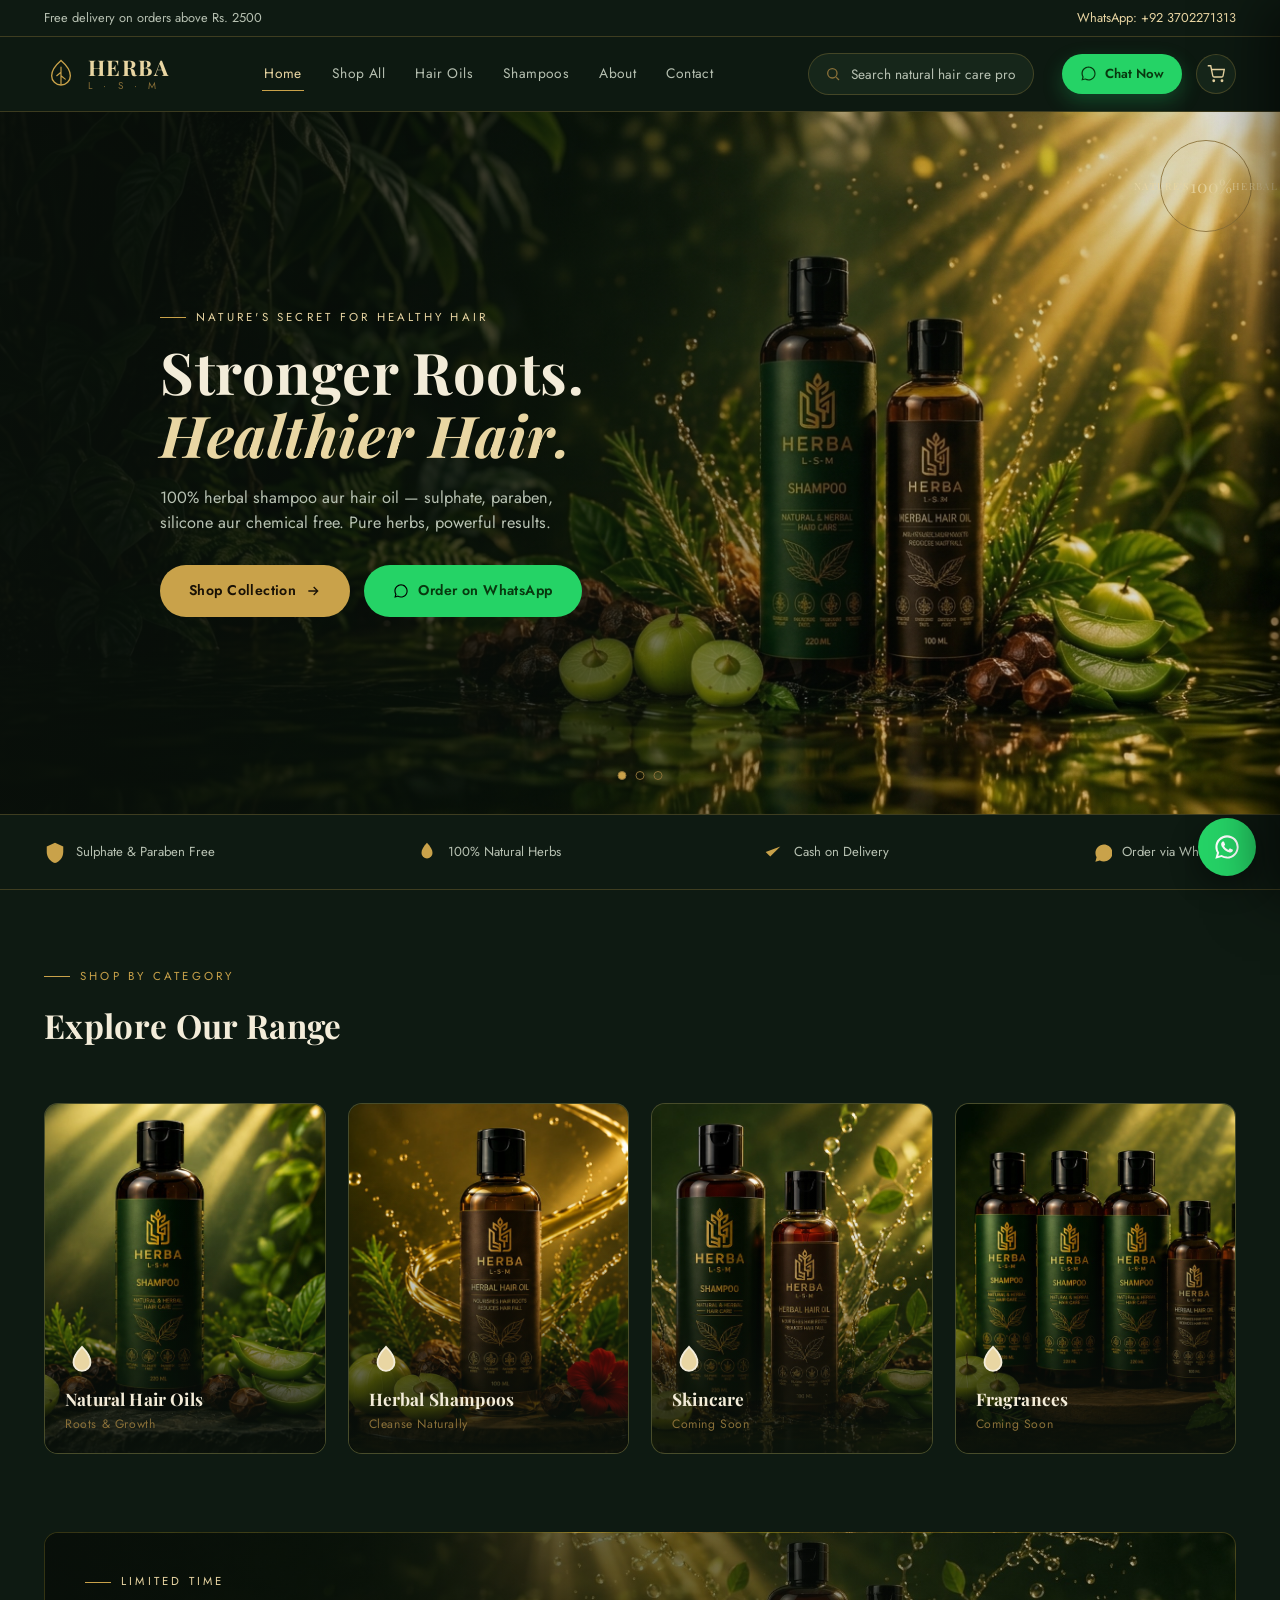
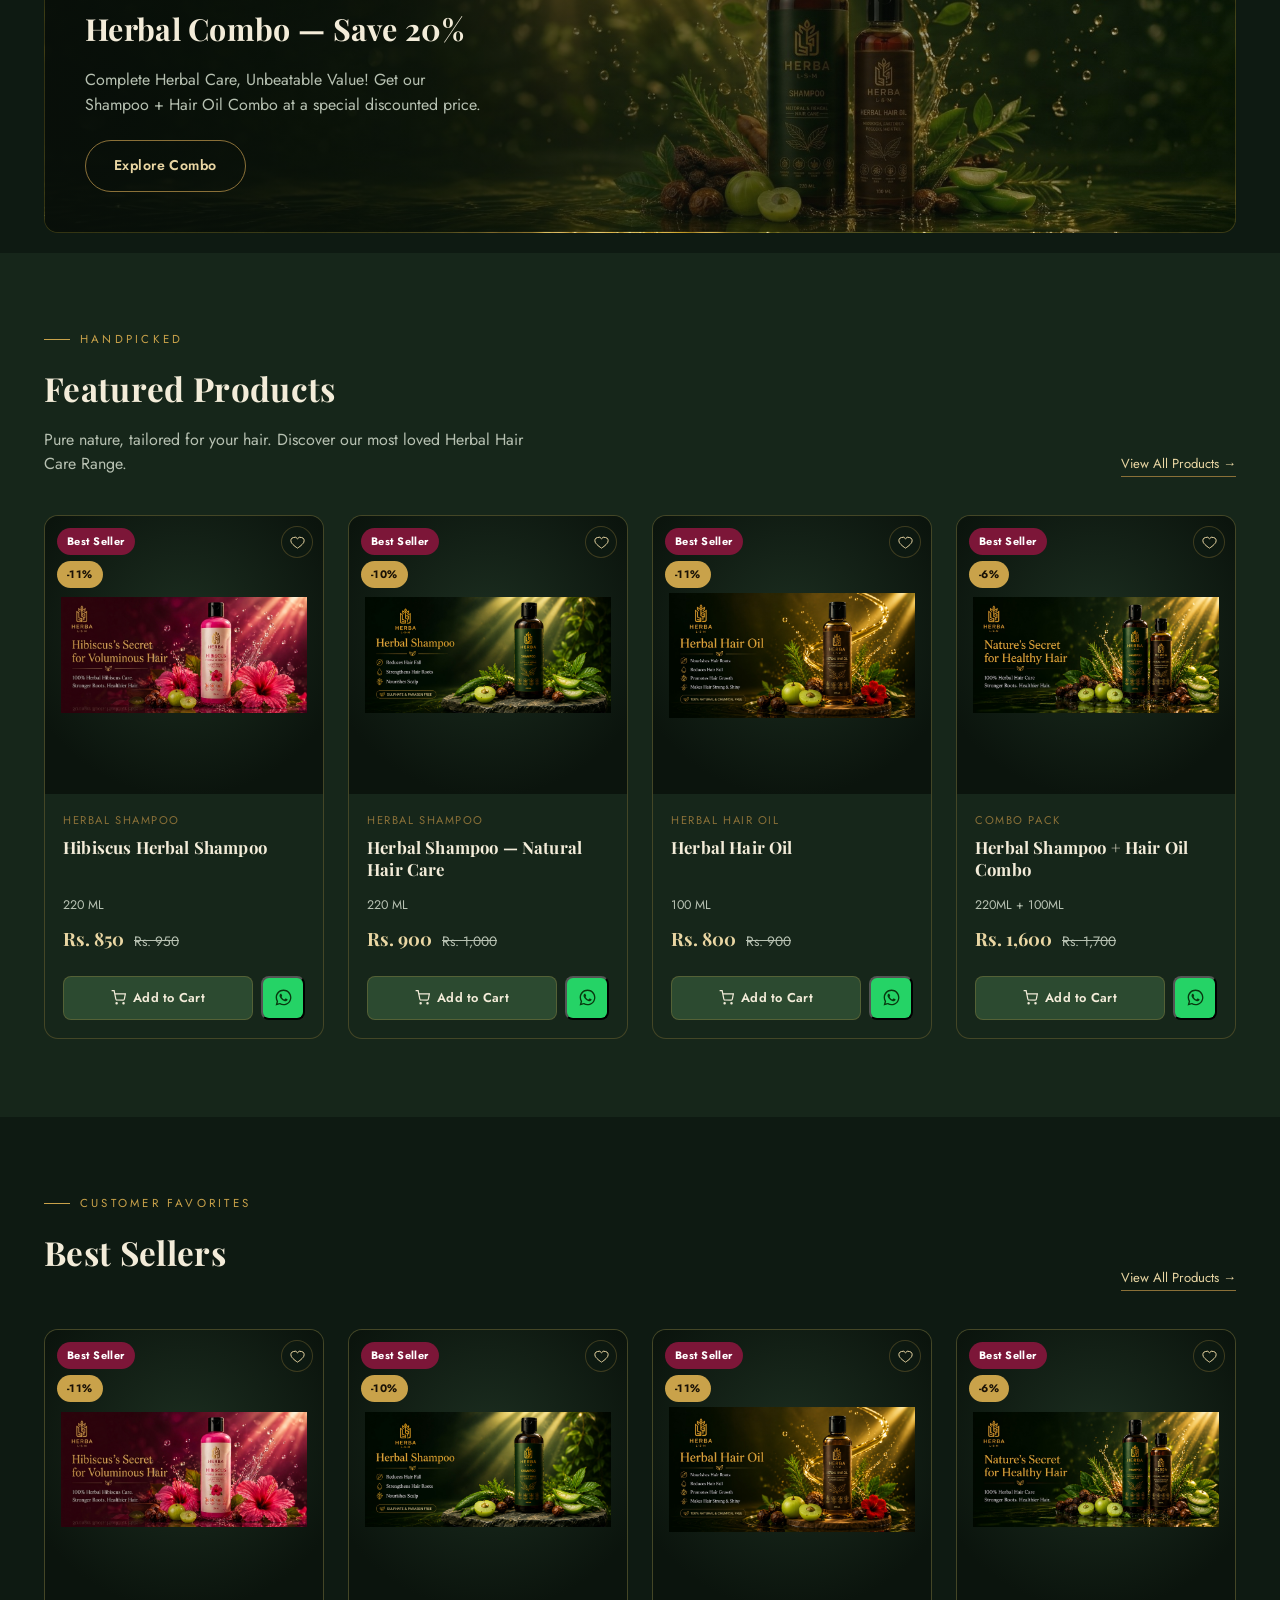
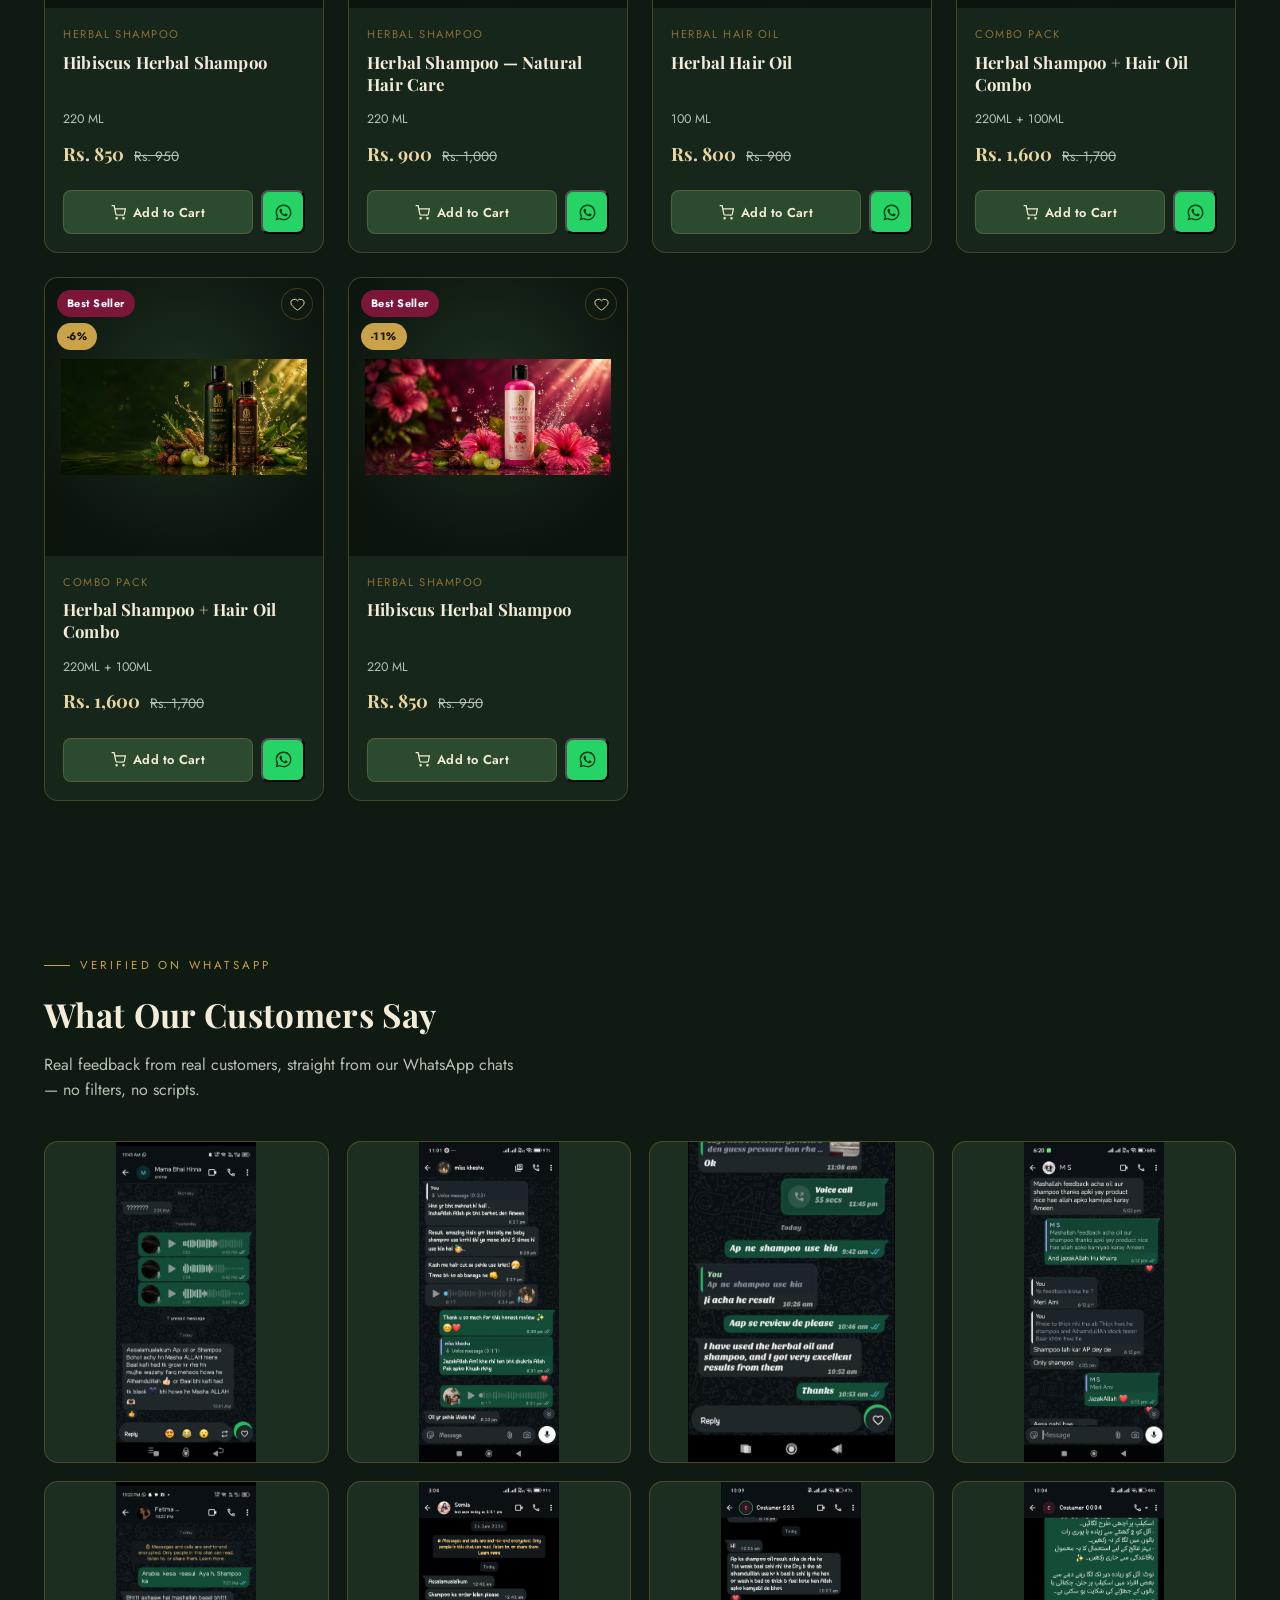
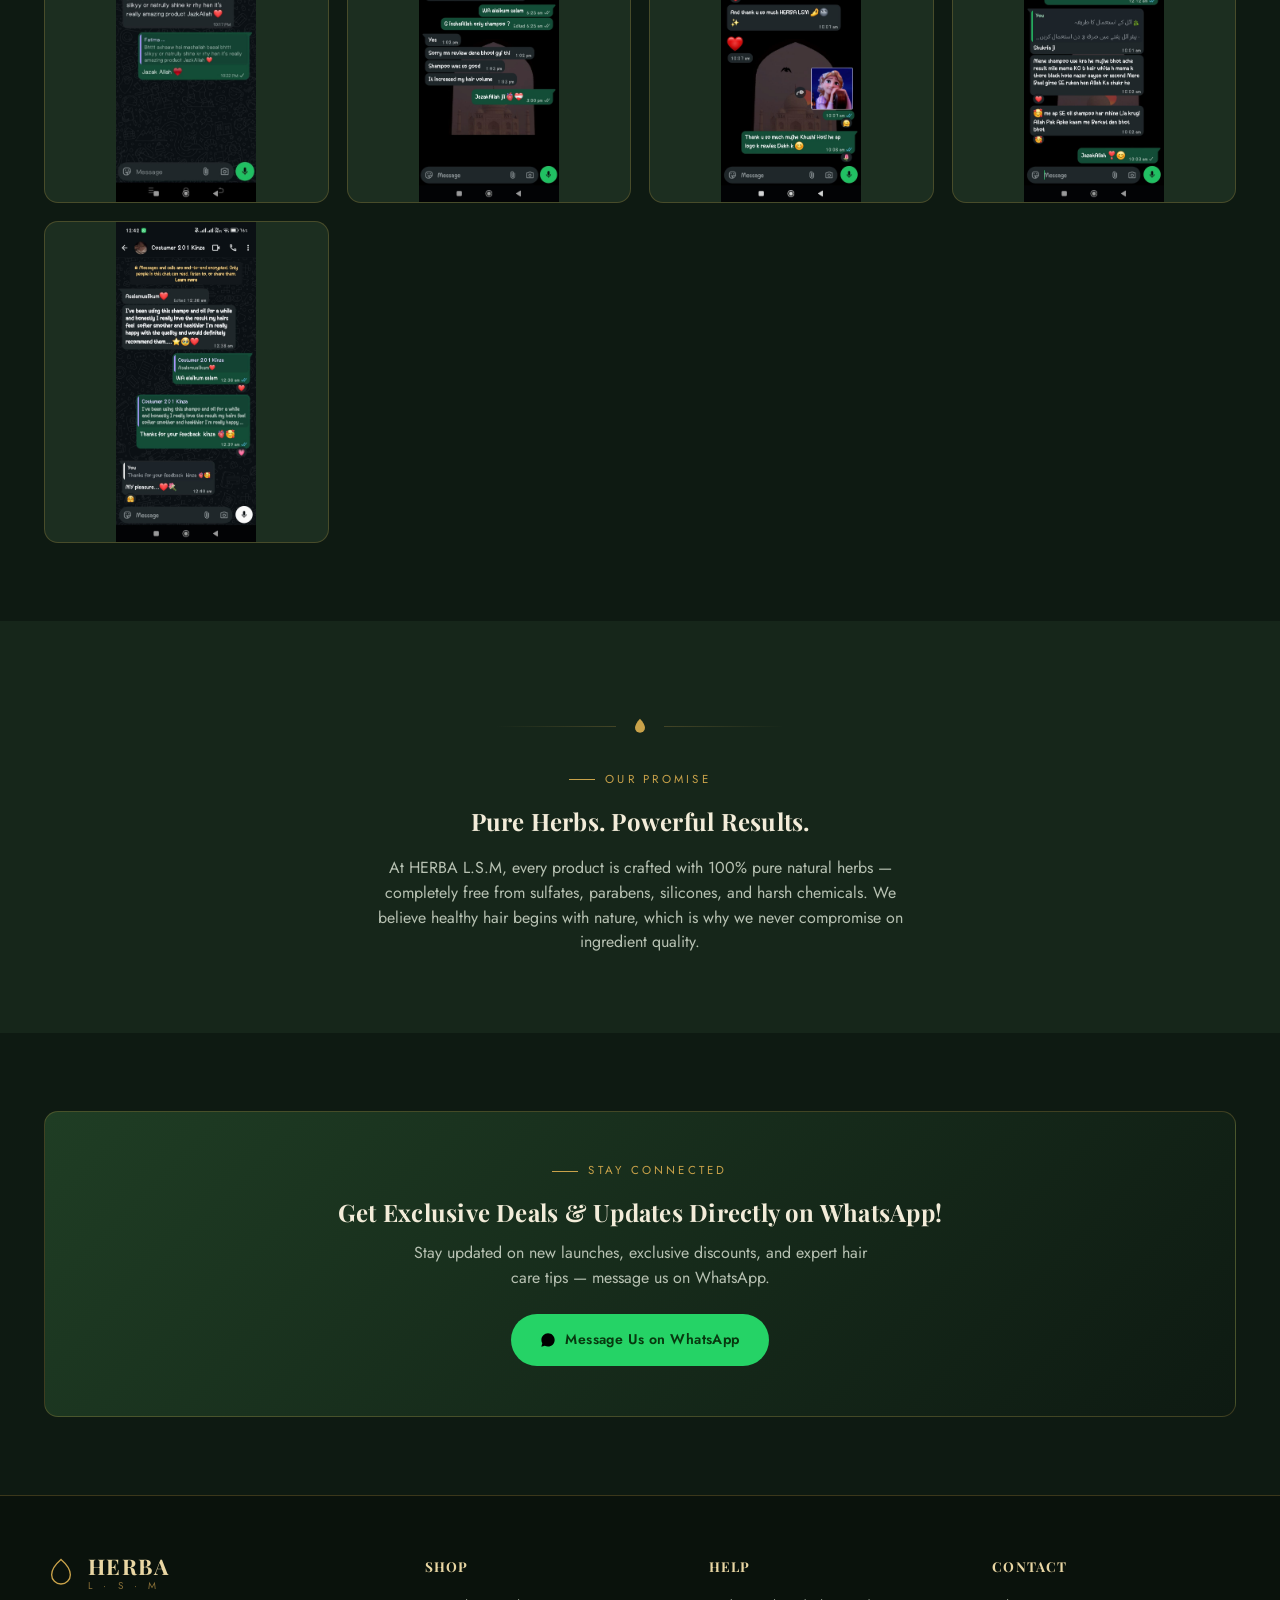
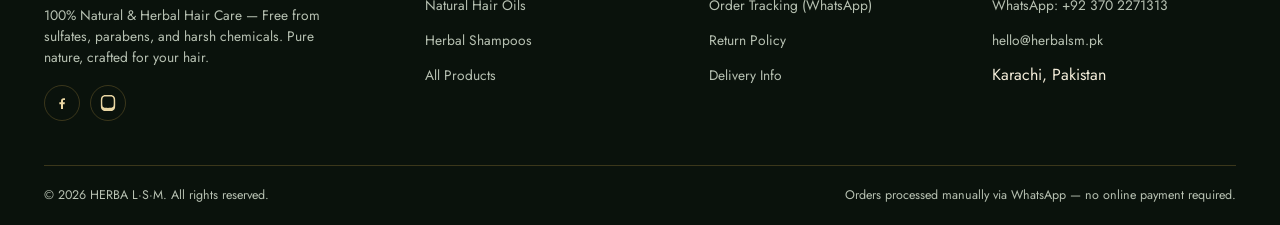
==== commit caaf3e1f: "Update index.html" ====
--- a/index.html
+++ b/index.html
@@ -22,7 +22,7 @@
 <!-- ============ HEADER ============ -->
 <header class="site-header">
   <div class="header-row container">
-    <button class="nav-toggle" id="navToggle" aria-label="Menu kholein">
+    <button class="nav-toggle" id="navToggle" onclick="toggleNav()" aria-label="Menu kholein">
       <svg viewBox="0 0 24 24" fill="none" stroke="currentColor" stroke-width="2"><path d="M3 6h18M3 12h18M3 18h18"/></svg>
     </button>
 
@@ -67,9 +67,9 @@
     <span>NATURE'S</span><span class="big">100%</span><span>HERBAL</span>
   </div>
   <div class="hero-slides">
-    <div class="hero-slide active" style="background-image:url('assets/hair2.jpg');background-position:100% 55%;background-size:100%;"></div>
-    <div class="hero-slide" style="background-image:url('assets/hair1.jpg');background-position:100% 55%;background-size:100%;"></div>
-    <div class="hero-slide" style="background-image:url('assets/hair3.jpg');background-position:100% 55%;background-size:100%;"></div>
+    <div class="hero-slide active" style="background-image:url('assets/hair2.jpg');"></div>
+    <div class="hero-slide" style="background-image:url('assets/hair1.jpg');"></div>
+    <div class="hero-slide" style="background-image:url('assets/hair3.jpg');"></div>
   </div>
   <div class="hero-content">
     <div class="eyebrow">Nature's Secret for Healthy Hair</div>
@@ -116,7 +116,7 @@
 
 <!-- ============ FEATURED PROMO BANNER ============ -->
 <section class="container" style="padding-bottom:20px;">
-  <div class="promo-banner" style="background-image:url('assets/hairoil.jpg');background-position:65% 20%;background-size:100%;">
+  <div class="promo-banner" style="background-image:url('assets/hairoil.jpg');">
     <div class="promo-inner">
       <div class="eyebrow">Limited Time</div>
       <h2>Herbal Combo — Save 20%</h2>
@@ -316,7 +316,7 @@
   </div>
 </div>
 
-<!-- ============ 🆕 NAYA CODE — REVIEW IMAGE LIGHTBOX ============ -->
+<!-- ============ REVIEW IMAGE LIGHTBOX ============ -->
 <div class="lightbox-overlay" id="lightboxOverlay" onclick="closeLightbox()">
   <button class="lightbox-close" onclick="closeLightbox()" aria-label="Close">
     <svg viewBox="0 0 24 24" fill="none" stroke="currentColor" stroke-width="2"><path d="M18 6L6 18M6 6l12 12"/></svg>
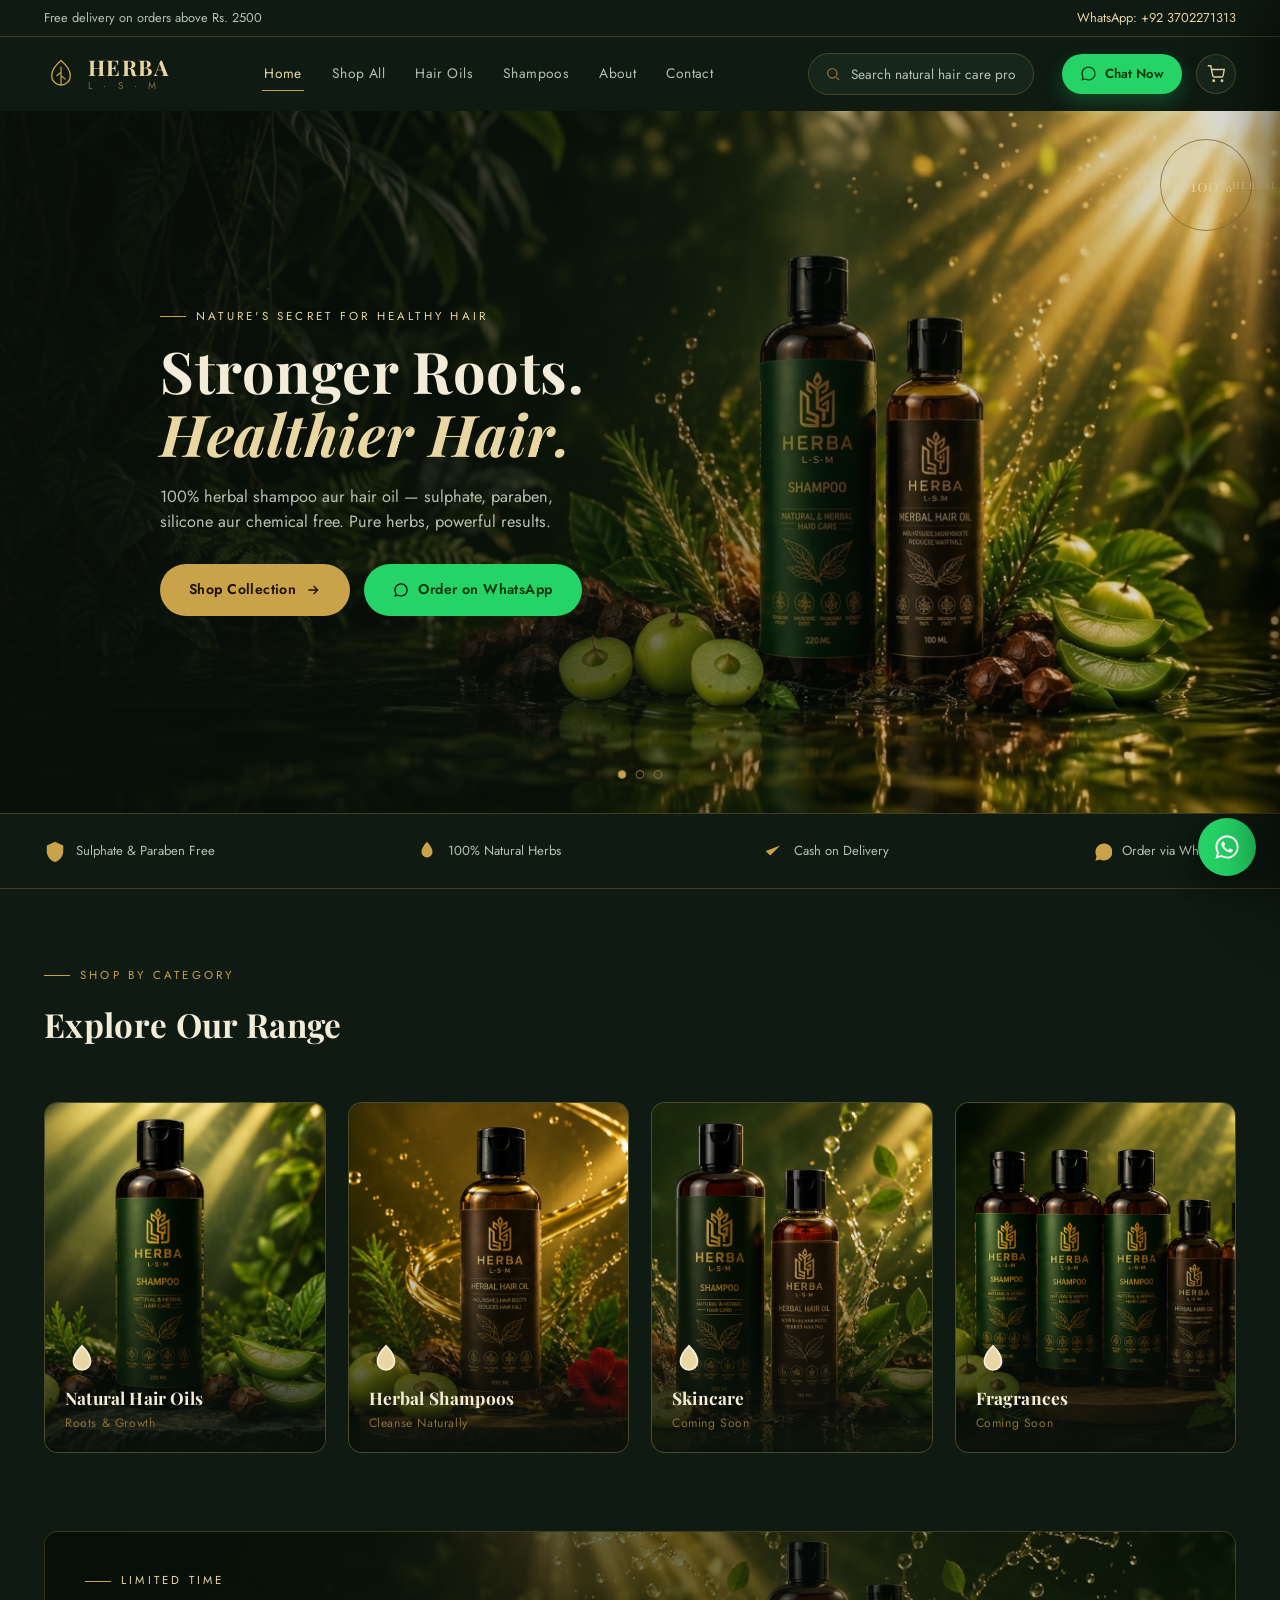
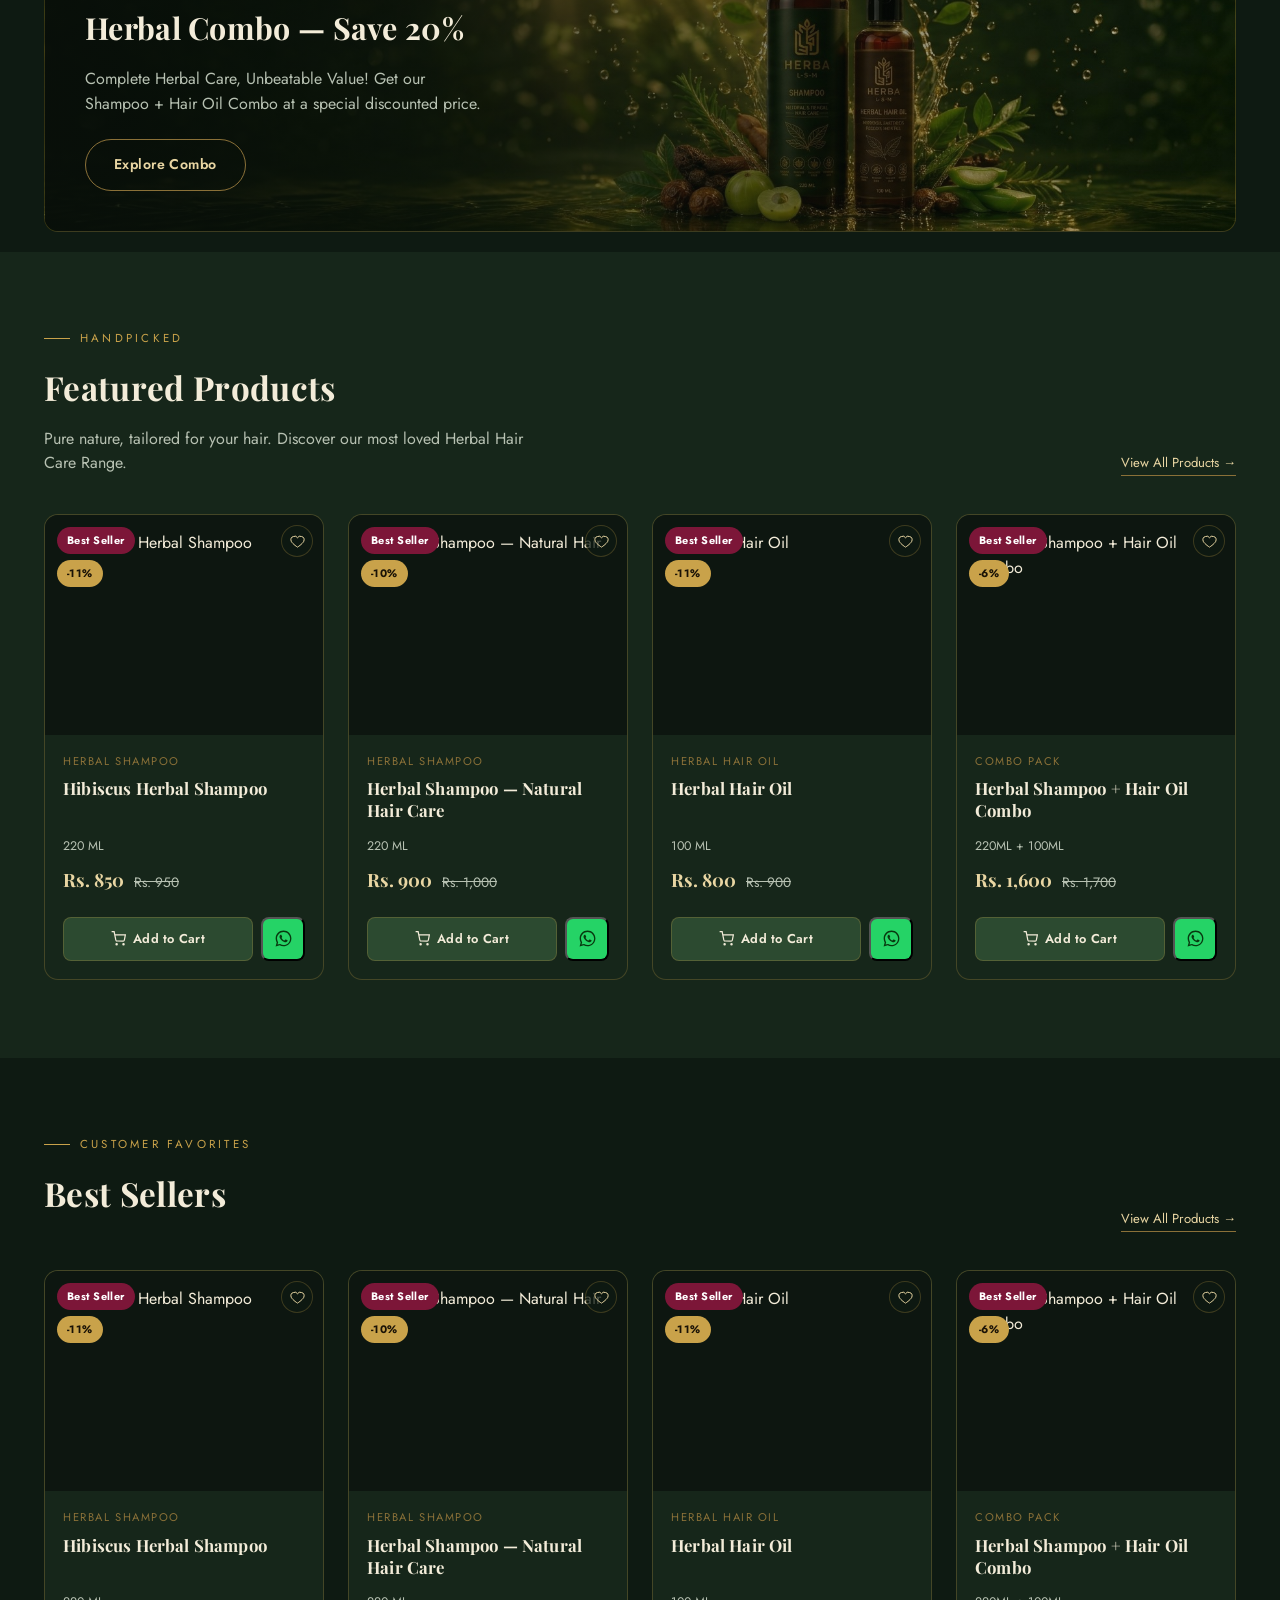
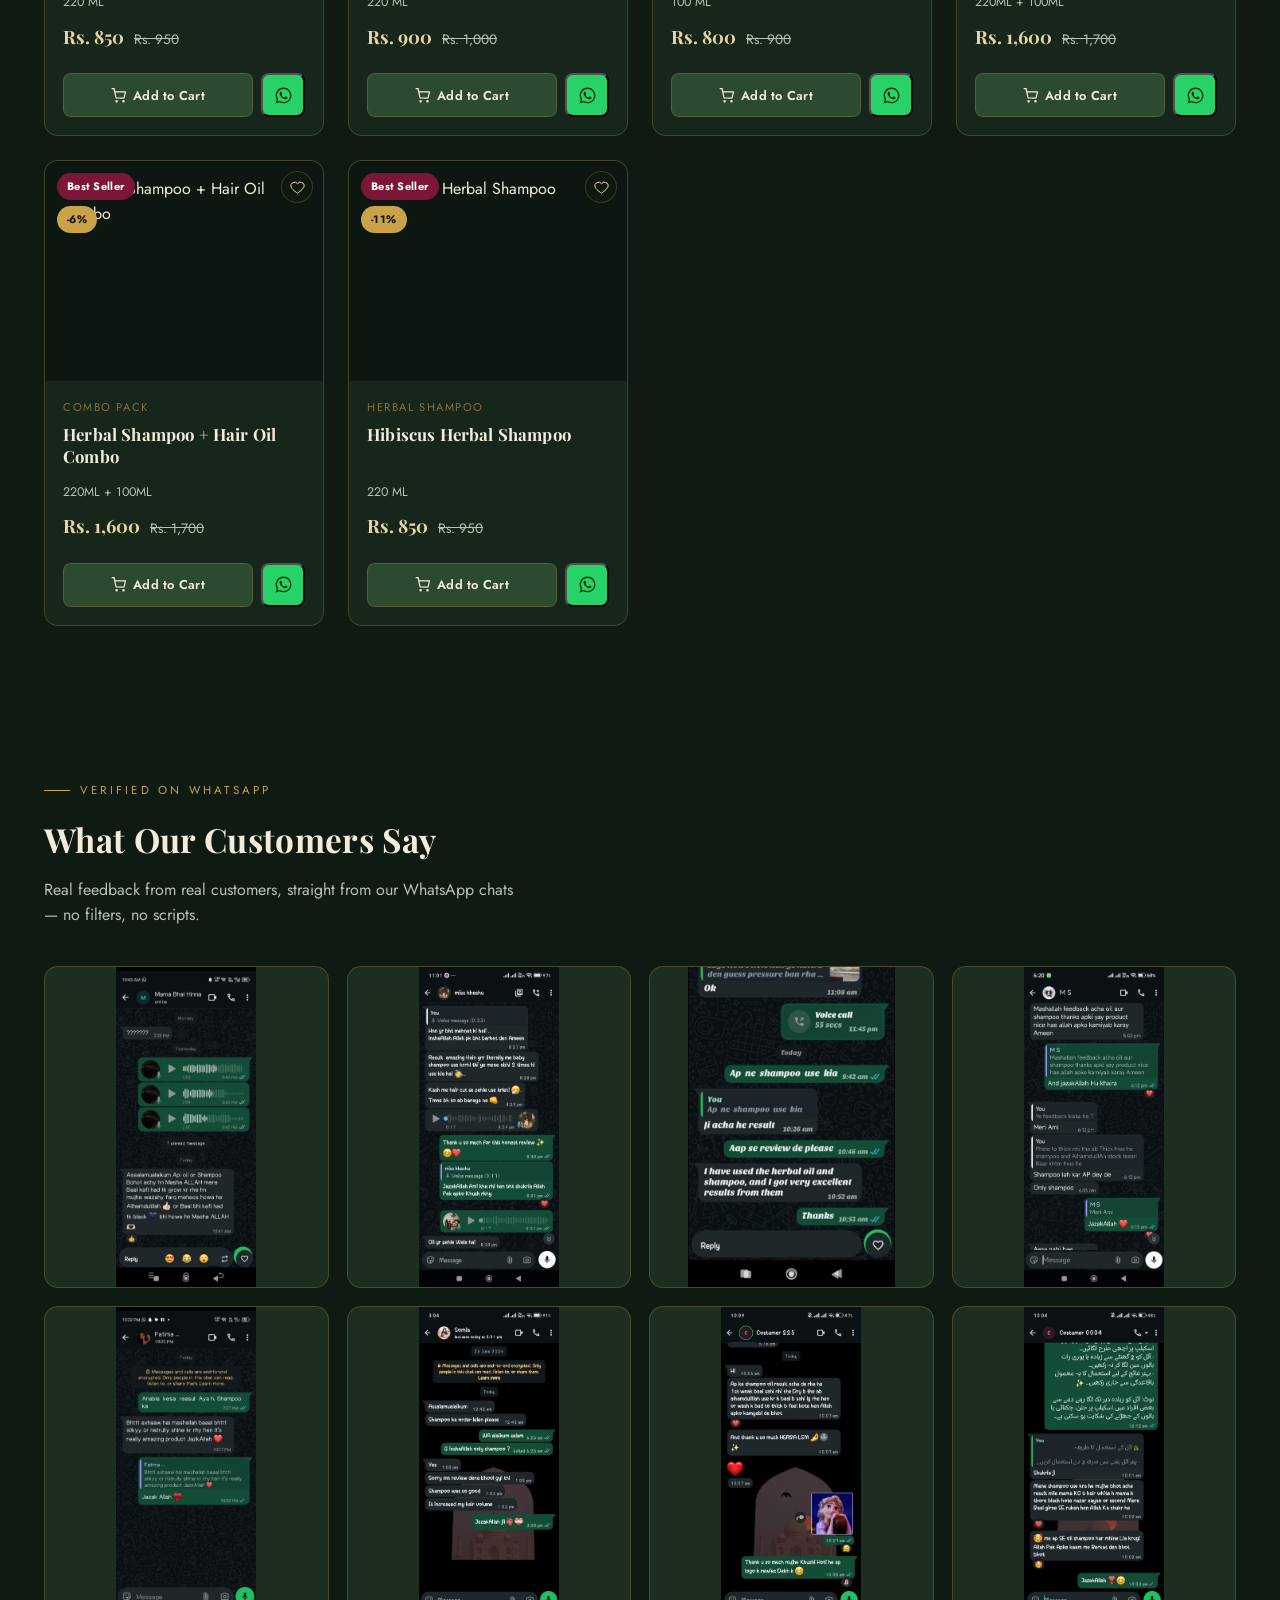
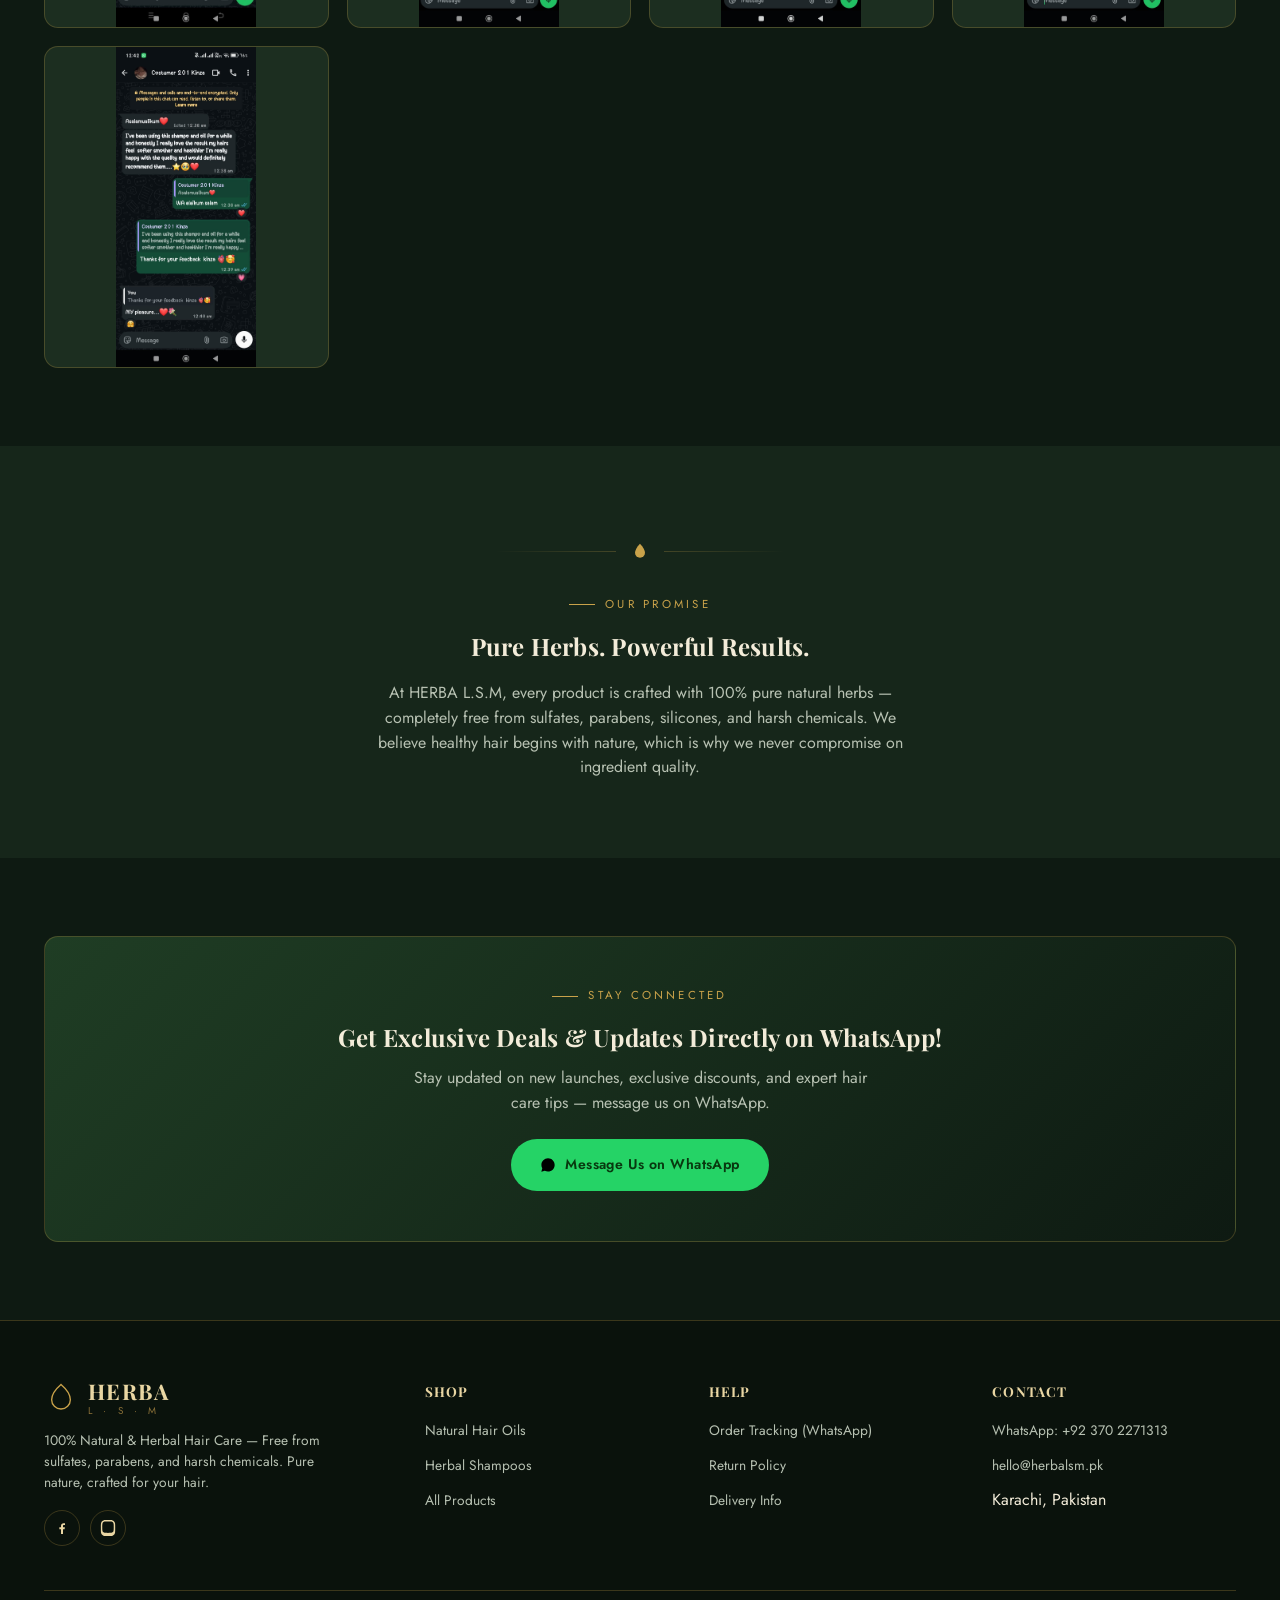
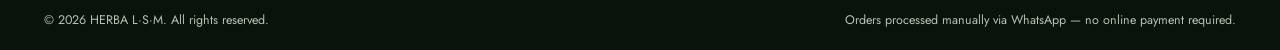
==== commit 42abc74c: "Update index.html" ====
--- a/index.html
+++ b/index.html
@@ -285,34 +285,66 @@
 
 <!-- ============ ORDER DETAILS MODAL ============ -->
 <div class="modal-overlay" id="orderModal">
-  <div class="modal-box">
-    <h3>Delivery Details</h3>
-    <p>These details will be automatically added to your WhatsApp message.</p>
+  <div class="modal-box" style="max-width: 480px; width: 90%;">
+    <button class="modal-close-btn" onclick="closeOrderModal()" style="position: absolute; top: 15px; right: 20px; background: none; border: none; color: #fff; font-size: 2rem; cursor: pointer;">&times;</button>
+
+    <h3 style="margin-bottom: 6px;">Delivery Details</h3>
+    <p style="color:#aaa;font-size:0.9rem;margin-bottom:18px;">
+      Ye tafseel WhatsApp message mein automatically shamil ho jayegi.
+    </p>
+
     <form id="orderForm">
-      <div class="form-field">
-        <label for="custName">Full Name</label>
-        <input type="text" id="custName" placeholder="Enter Your Name" required>
-      </div>
-      <div class="form-field">
-        <label for="custPhone">Phone Number</label>
-        <input type="tel" id="custPhone" placeholder="03XX-XXXXXXX" required>
-      </div>
-      <div class="form-field">
-        <label for="custAddress">Delivery Address</label>
-        <textarea id="custAddress" placeholder="House/Flat No, Street, Area" Required></textarea>
-      </div>
-      <div class="form-field">
-        <label for="custNotes">Note (optional)</label>
-        <textarea id="custNotes" placeholder="Special delivery instructions..."></textarea>
-      </div>
-      <div class="modal-actions">
-        <button type="button" class="btn btn-outline" onclick="closeOrderModal()">Cancel</button>
-        <button type="submit" class="wa-checkout-btn">
-          <svg viewBox="0 0 32 32"><path d="M16.04 2.67c-7.33 0-13.28 5.95-13.28 13.28 0 2.34.62 4.63 1.79 6.64L2.67 29.3l6.87-1.8a13.24 13.24 0 0 0 6.5 1.66h.01c7.33 0 13.28-5.95 13.28-13.28S23.37 2.67 16.04 2.67z"/></svg>
-          Send Order
-        </button>
-      </div>
+      <label style="display:block;margin-bottom:10px;">
+        Full Name
+        <input type="text" id="custName" required style="width:100%;padding:10px;margin-top:5px;border-radius:6px;border:1px solid #444;background:#111;color:#fff;">
+      </label>
+      <label style="display:block;margin-bottom:10px;">
+        Phone Number
+        <input type="tel" id="custPhone" required style="width:100%;padding:10px;margin-top:5px;border-radius:6px;border:1px solid #444;background:#111;color:#fff;">
+      </label>
+      <label style="display:block;margin-bottom:10px;">
+        Full Address
+        <textarea id="custAddress" required rows="3" style="width:100%;padding:10px;margin-top:5px;border-radius:6px;border:1px solid #444;background:#111;color:#fff;"></textarea>
+      </label>
+      <label style="display:block;margin-bottom:16px;">
+        Notes (optional)
+        <textarea id="custNotes" rows="2" style="width:100%;padding:10px;margin-top:5px;border-radius:6px;border:1px solid #444;background:#111;color:#fff;"></textarea>
+      </label>
+      <button type="submit" class="wa-checkout-btn" style="width:100%;">
+        Confirm & Send on WhatsApp
+      </button>
     </form>
+  </div>
+</div>
+
+<!-- ============ PRODUCT DETAIL MODAL ============ -->
+<div class="modal-overlay" id="productModal">
+  <div class="modal-box product-modal-box" style="max-width: 650px; width: 90%; max-height: 90vh; overflow-y: auto;">
+    <button class="modal-close-btn" id="closeProductModal" style="position: absolute; top: 15px; right: 20px; background: none; border: none; color: #fff; font-size: 2rem; cursor: pointer;">&times;</button>
+
+    <div class="modal-product-body" style="display: grid; grid-template-columns: repeat(auto-fit, minmax(250px, 1fr)); gap: 20px; align-items: center; padding: 10px;">
+      <div class="modal-product-media" style="text-align: center; background: rgba(255,255,255,0.03); padding: 15px; border-radius: 8px;">
+        <img id="modalProductImg" src="" alt="Product Image" style="max-width: 100%; max-height: 250px; object-fit: contain;">
+      </div>
+      <div class="modal-product-info">
+        <span id="modalProductCat" style="color: var(--gold-light, #c9a24a); font-size: 0.8rem; text-transform: uppercase; letter-spacing: 1px;"></span>
+        <h2 id="modalProductTitle" style="font-size: 1.5rem; margin: 8px 0;"></h2>
+        <span id="modalProductVol" style="color: #aaa; font-size: 0.9rem; display: block; margin-bottom: 10px;"></span>
+
+        <div style="margin: 15px 0; font-size: 1.3rem; font-weight: bold;">
+          <span id="modalProductPrice" style="color: var(--gold-light, #c9a24a);"></span>
+          <span id="modalProductOldPrice" style="color: #777; text-decoration: line-through; font-size: 1rem; margin-left: 8px;"></span>
+        </div>
+
+        <p style="color: #bbb; font-size: 0.9rem; line-height: 1.5; margin-bottom: 20px;">
+          100% pure herbal product crafted for natural hair care. Chemical-free, sulphate-free, and paraben-free formula.
+        </p>
+
+        <div style="display: flex; justify-content: center; width: 100%;">
+          <button id="modalAddToCartBtn" class="btn btn-primary" style="width: 100%; display: flex; align-items: center; justify-content: center; text-align: center;">Add to Cart</button>
+        </div>
+      </div>
+    </div>
   </div>
 </div>
 
@@ -329,5 +361,6 @@
 <script src="js/data.js" defer></script>
 <script src="js/cart.js" defer></script>
 <script src="js/main.js" defer></script>
+<script src="js/script.js" defer></script>
 </body>
 </html>
--- a/css/style.css
+++ b/css/style.css
@@ -29,6 +29,11 @@
 
 *{box-sizing:border-box;}
 html{scroll-behavior:smooth;}
+html,body{
+  max-width:100%;
+  overflow-x:hidden; /* stops any stray element from causing horizontal scroll/jump on mobile */
+  overflow-x: clip !important;
+}
 body{
   margin:0;
   background:var(--bg);
@@ -36,6 +41,7 @@
   font-family:var(--font-body);
   line-height:1.55;
   -webkit-font-smoothing:antialiased;
+  position: relative;
 }
 img{max-width:100%;display:block;}
 a{color:inherit;text-decoration:none;}
@@ -79,18 +85,33 @@
   border-bottom:1px solid var(--line);
   font-size:.8rem;color:var(--text-muted);
 }
-.topbar .container{display:flex;justify-content:space-between;align-items:center;padding:8px 24px;}
+.topbar .container{display:flex;justify-content:space-between;align-items:center;padding:8px 24px;flex-wrap:wrap;gap:4px;}
 .topbar a{color:var(--gold-light);}
 
-header.site-header{
-  position:sticky;top:0;z-index:60;
-  background:rgba(14,26,18,0.92);
-  backdrop-filter:blur(10px);
-  border-bottom:1px solid var(--line);
+/* --- FINAL CLEAN CART & HEADER Z-INDEX FIX --- */
+
+/* Header ko apni sahi limit mein rakho */
+/* Fix Header Transparent Background On Scroll */
+header.site-header {
+  background-color: #0e1a12 !important;
+  background: #0e1a12 !important;
+  backdrop-filter: none !important;
+  -webkit-backdrop-filter: none !important;
+}
+
+/* Cart Overlay & Drawer ko Sab Se Upar Set Karo */
+.cart-overlay {
+  position: fixed !important;
+  z-index: 99990 !important;
+}
+
+.cart-drawer {
+  position: fixed !important;
+  z-index: 99999 !important; /* Header, Topbar, Search bar sab ke upar aayega */
 }
 .header-row{display:flex;align-items:center;gap:28px;padding:16px 24px;}
 .logo{display:flex;align-items:center;gap:10px;flex-shrink:0;}
-.logo svg{width:34px;height:34px;}
+.logo svg{width:34px;height:34px;flex-shrink:0;}
 .logo-text{display:flex;flex-direction:column;line-height:1;}
 .logo-text b{font-family:var(--font-display);font-size:1.35rem;letter-spacing:.06em;color:var(--gold-light);}
 .logo-text span{font-size:.62rem;letter-spacing:.42em;color:var(--gold-dim);margin-top:3px;}
@@ -99,6 +120,7 @@
 nav.main-nav a{
   font-size:.86rem;letter-spacing:.03em;color:var(--text-muted);
   padding:6px 2px;border-bottom:1px solid transparent;transition:.2s;
+  white-space:nowrap;
 }
 nav.main-nav a:hover,nav.main-nav a.active{color:var(--gold-light);border-color:var(--gold);}
 
@@ -114,12 +136,12 @@
 .search-box input::placeholder{color:var(--text-muted);}
 .search-box svg{width:16px;height:16px;stroke:var(--gold-dim);flex-shrink:0;}
 
-.header-actions{display:flex;align-items:center;gap:14px;}
+.header-actions{display:flex;align-items:center;gap:14px;flex-shrink:0;}
 .icon-btn{
   position:relative;width:40px;height:40px;border-radius:50%;
   background:var(--bg-panel);border:1px solid var(--line);
   display:flex;align-items:center;justify-content:center;
-  color:var(--gold-light);transition:.2s;
+  color:var(--gold-light);transition:.2s;flex-shrink:0;
 }
 .icon-btn:hover{background:var(--green-mid);}
 .icon-btn svg{width:18px;height:18px;}
@@ -131,12 +153,16 @@
 .wa-quick-btn{
   display:flex;align-items:center;gap:8px;background:var(--wa);color:#08380f;
   font-weight:600;font-size:.82rem;padding:10px 18px;border-radius:999px;border:none;
-  box-shadow:0 8px 20px rgba(37,211,102,.25);transition:transform .2s;
+  box-shadow:0 8px 20px rgba(37,211,102,.25);transition:transform .2s;flex-shrink:0;
 }
 .wa-quick-btn:hover{transform:translateY(-2px);}
-.wa-quick-btn svg{width:17px;height:17px;fill:#08380f;}
-
-.nav-toggle{display:none;background:none;border:1px solid var(--line);border-radius:8px;padding:8px;color:var(--gold-light);}
+.wa-quick-btn svg{width:17px;height:17px;fill:#08380f;flex-shrink:0;}
+
+.nav-toggle{
+  display:none;background:none;border:1px solid var(--line);border-radius:8px;
+  padding:8px;color:var(--gold-light);flex-shrink:0;
+  align-items:center;justify-content:center;
+}
 .nav-toggle svg{width:20px;height:20px;}
 
 /* =========================== HERO =========================== */
@@ -177,7 +203,7 @@
 .btn-outline:hover{background:rgba(201,162,74,.1);}
 .btn-wa{background:var(--wa);color:#08380f;}
 .btn-wa:hover{filter:brightness(1.08);}
-.btn svg{width:16px;height:16px;}
+.btn svg{width:16px;height:16px;flex-shrink:0;}
 
 .hero-dots{position:absolute;z-index:3;bottom:34px;left:50%;transform:translateX(-50%);display:flex;gap:9px;}
 .hero-dots button{width:9px;height:9px;border-radius:50%;border:1px solid var(--gold-dim);background:transparent;padding:0;}
@@ -254,7 +280,7 @@
   min-height:2.6em; /* reserves space for 2 lines so every card's title block is the same height */
 }
 .product-vol{font-size:.78rem;color:var(--text-muted);}
-.price-row{display:flex;align-items:baseline;gap:10px;margin-top:2px;}
+.price-row{display:flex;align-items:baseline;gap:10px;margin-top:2px;flex-wrap:wrap;}
 .price{font-size:1.15rem;font-weight:700;color:var(--gold-light);font-family:var(--font-display);}
 .price-old{font-size:.85rem;color:var(--text-muted);text-decoration:line-through;}
 
@@ -268,6 +294,7 @@
   font-size:.8rem;font-weight:600;letter-spacing:.02em;
   display:flex;align-items:center;justify-content:center;gap:7px;
   transition:background .2s, border-color .2s, transform .15s;
+  min-width:0;
 }
 .btn-add:hover{background:var(--green-deep);border-color:var(--gold-dim);transform:translateY(-1px);}
 .btn-add:active{transform:translateY(0);}
@@ -283,6 +310,7 @@
 @media (max-width:1080px){.product-grid{grid-template-columns:repeat(3,1fr);}.cat-grid{grid-template-columns:repeat(2,1fr);}}
 @media (max-width:720px){.product-grid{grid-template-columns:repeat(2,1fr);}.cat-grid{grid-template-columns:repeat(2,1fr);}}
 @media (max-width:480px){.product-grid{grid-template-columns:1fr 1fr;gap:14px;}}
+@media (max-width:360px){.product-grid{grid-template-columns:1fr;}}
 
 /* Trust strip */
 .trust-strip{border-top:1px solid var(--line);border-bottom:1px solid var(--line);padding:26px 0;}
@@ -293,7 +321,10 @@
 /* Promo banner (between sections) */
 .promo-banner{
   border-radius:var(--radius);overflow:hidden;position:relative;min-height:280px;
-  display:flex;align-items:center;background-size:cover;background-position:center;
+  display:flex;align-items:center;
+  background-size:cover !important;
+  background-position:center !important;
+  background-repeat:no-repeat !important;
   border:1px solid var(--line);
 }
 .promo-banner::after{content:"";position:absolute;inset:0;background:linear-gradient(90deg,rgba(9,15,10,.9),rgba(9,15,10,.25));}
@@ -316,6 +347,7 @@
 .sort-select{
   background:var(--bg-panel);border:1px solid var(--line);color:var(--cream);
   padding:9px 14px;border-radius:var(--radius-sm);font-family:var(--font-body);font-size:.82rem;
+  max-width:100%;
 }
 .results-count{color:var(--text-muted);font-size:.82rem;}
 
@@ -337,7 +369,7 @@
 .footer-brand .logo{margin-bottom:14px;}
 .footer-brand p{max-width:280px;}
 .social-row{display:flex;gap:10px;margin-top:16px;}
-.social-row a{width:36px;height:36px;border-radius:50%;border:1px solid var(--line);display:flex;align-items:center;justify-content:center;}
+.social-row a{width:36px;height:36px;border-radius:50%;border:1px solid var(--line);display:flex;align-items:center;justify-content:center;flex-shrink:0;}
 .social-row svg{width:16px;height:16px;fill:var(--gold-light);}
 .bottom-bar{
   border-top:1px solid var(--line);padding:20px 0;display:flex;justify-content:space-between;
@@ -345,6 +377,7 @@
 }
 
 @media (max-width:900px){.footer-grid{grid-template-columns:1fr 1fr;}}
+@media (max-width:520px){.footer-grid{grid-template-columns:1fr;gap:30px;}}
 
 /* =========================== CART DRAWER =========================== */
 .cart-overlay{
@@ -353,7 +386,7 @@
 .cart-overlay.open{opacity:1;pointer-events:auto;}
 
 .cart-drawer{
-  position:fixed;top:0;right:0;height:100%;width:min(420px,92vw);z-index:95;
+  position:fixed;top:0;right:0;height:100%;height:100dvh;width:min(420px,92vw);z-index:95;
   background:var(--bg-panel);border-left:1px solid var(--gold-dim);
   transform:translateX(100%);transition:transform .35s cubic-bezier(.4,0,.2,1);
   display:flex;flex-direction:column;box-shadow:-20px 0 50px rgba(0,0,0,.5);
@@ -370,14 +403,14 @@
 .cart-item{
   display:flex;gap:12px;padding:16px 0;border-bottom:1px solid var(--line);
 }
-.cart-item img{width:64px;height:64px;border-radius:8px;object-fit:cover;background:#0b140d;}
-.cart-item-info{flex:1;}
+.cart-item img{width:64px;height:64px;border-radius:8px;object-fit:cover;background:#0b140d;flex-shrink:0;}
+.cart-item-info{flex:1;min-width:0;}
 .cart-item-info h4{font-size:.9rem;color:var(--cream);margin:0 0 4px;font-family:var(--font-display);}
 .cart-item-info .cart-item-vol{font-size:.72rem;color:var(--text-muted);}
 .qty-row{display:flex;align-items:center;gap:10px;margin-top:8px;}
 .qty-btn{
   width:24px;height:24px;border-radius:6px;border:1px solid var(--line);background:var(--bg-panel-2);
-  color:var(--gold-light);display:flex;align-items:center;justify-content:center;font-size:.9rem;
+  color:var(--gold-light);display:flex;align-items:center;justify-content:center;font-size:.9rem;flex-shrink:0;
 }
 .qty-val{font-size:.85rem;min-width:16px;text-align:center;}
 .cart-item-price{font-size:.9rem;color:var(--gold-light);font-weight:600;white-space:nowrap;}
@@ -399,7 +432,7 @@
   width:100%;background:var(--wa);color:#08380f;padding:15px;border:none;border-radius:999px;
   font-weight:700;font-size:.92rem;display:flex;align-items:center;justify-content:center;gap:10px;
 }
-.wa-checkout-btn svg{width:19px;height:19px;fill:#08380f;}
+.wa-checkout-btn svg{width:19px;height:19px;fill:#08380f;flex-shrink:0;}
 .wa-checkout-btn:hover{filter:brightness(1.06);}
 
 /* Floating WhatsApp button */
@@ -417,9 +450,10 @@
 
 /* Toast */
 .toast{
-  position:fixed;bottom:96px;right:24px;z-index:97;background:var(--gold);color:#1a1206;
-  padding:12px 20px;border-radius:999px;font-size:.82rem;font-weight:600;
+  position:fixed;bottom:96px;right:24px;left:24px;z-index:97;background:var(--gold);color:#1a1206;
+  padding:12px 20px;border-radius:999px;font-size:.82rem;font-weight:600;text-align:center;
   transform:translateY(20px);opacity:0;transition:.3s;pointer-events:none;
+  margin:0 auto;max-width:360px;
 }
 .toast.show{transform:translateY(0);opacity:1;}
 
@@ -431,7 +465,7 @@
 .modal-overlay.open{opacity:1;pointer-events:auto;}
 .modal-box{
   background:var(--bg-panel);border:1px solid var(--gold-dim);border-radius:var(--radius);
-  max-width:420px;width:100%;padding:30px;
+  max-width:420px;width:100%;padding:30px;max-height:90vh;overflow-y:auto;
 }
 .modal-box h3{color:var(--cream);margin-bottom:6px;}
 .modal-box p{color:var(--text-muted);font-size:.85rem;margin-bottom:20px;}
@@ -442,129 +476,12 @@
   padding:11px 13px;border-radius:var(--radius-sm);font-family:var(--font-body);font-size:.88rem;
 }
 .form-field textarea{resize:vertical;min-height:70px;}
-.modal-actions{display:flex;gap:10px;margin-top:20px;}
+.modal-actions{display:flex;gap:10px;margin-top:20px;flex-wrap:wrap;}
 .modal-actions .btn-outline{flex:1;text-align:center;justify-content:center;}
 .modal-actions .wa-checkout-btn{flex:1.4;}
 
-/* Mobile nav */
-@media (max-width:920px){
-  nav.main-nav{
-    position:fixed;top:73px;left:0;right:0;bottom:0;background:var(--bg);
-    flex-direction:column;padding:30px 24px;gap:4px;transform:translateX(-100%);
-    transition:transform .3s;z-index:59;
-  }
-  nav.main-nav.open{transform:translateX(0);}
-  nav.main-nav a{padding:14px 0;border-bottom:1px solid var(--line);font-size:1rem;}
-  .search-box{display:none;}
-  .nav-toggle{display:flex;}
-  .header-row {
-    display: flex !important;
-    justify-content: space-between !important;
-    align-items: center !important;
-    padding: 12px 16px !important;
-    width: 100% !important;
-    gap: 10px !important;
-  }
-
-  /* Menu button aur Logo ka spacing */
-  .logo {
-    margin-right: auto !important;
-    margin-left: 8px !important;
-  }
-
-  /* Right-side ke icons (WhatsApp & Cart) ke darmiyan gap */
-  .header-actions {
-    display: flex !important;
-    align-items: center !important;
-    gap: 12px !important;
-  }
-
-  /* Green WhatsApp Button ka exact circular/rounded size */
-  .wa-quick-btn {
-    padding: 0 !important;
-    width: 38px !important;
-    height: 38px !important;
-    display: flex !important;
-    align-items: center !important;
-    justify-content: center !important;
-    border-radius: 50% !important;
-    flex-shrink: 0 !important;
-  }
-
-  .wa-quick-btn span {
-    display: none !important; /* Text hide karke icon ko clean center kiya hai */
-  }
-
-  .wa-quick-btn svg {
-    width: 20px !important;
-    height: 20px !important;
-  }
-
-  /* Cart button ki size uniformity */
-  .icon-btn {
-    width: 38px !important;
-    height: 38px !important;
-    flex-shrink: 0 !important;
-  }
-}
-/* ============ FORCE NAVBAR FIX FOR MOBILE ============ */
-@media screen and (max-width: 920px) {
-  header.site-header .header-row {
-    display: flex !important;
-    flex-wrap: nowrap !important;
-    justify-content: space-between !important;
-    align-items: center !important;
-    width: 100% !important;
-    padding: 12px 16px !important;
-  }
-
-  /* Hamburger menu ko sabse left rakhega */
-  header.site-header .nav-toggle {
-    display: flex !important;
-    margin-right: 0 !important;
-    flex-shrink: 0 !important;
-  }
-
-  /* Logo ko baki space ke sath right pushing space dega */
-  header.site-header .logo {
-    margin-left: 10px !important;
-    margin-right: auto !important; /* Ye icons ko right par dhakelega */
-  }
-
-  /* Right Side Buttons Box */
-  header.site-header .header-actions {
-    display: flex !important;
-    align-items: center !important;
-    gap: 10px !important;
-    margin-left: auto !important;
-  }
-
-  /* WhatsApp button exact round shape */
-  header.site-header .wa-quick-btn {
-    padding: 0 !important;
-    width: 38px !important;
-    height: 38px !important;
-    border-radius: 50% !important;
-    display: flex !important;
-    align-items: center !important;
-    justify-content: center !important;
-  }
-
-  header.site-header .wa-quick-btn span {
-    display: none !important;
-  }
-
-  /* Cart icon size adjustment */
-  header.site-header .icon-btn {
-    width: 38px !important;
-    height: 38px !important;
-  }
-}
-
 /* =========================================================
-   🆕 NAYA CODE — Customer Reviews (WhatsApp screenshots)
-   Purani file ka koi bhi rule yahan tak nahi chheda gaya —
-   ye sab neeche add kiya gaya hai.
+   Customer Reviews (WhatsApp screenshots)
    ========================================================= */
 .reviews-grid{display:grid;grid-template-columns:repeat(4,1fr);gap:18px;}
 .review-card{
@@ -572,38 +489,141 @@
   overflow:hidden;transition:transform .25s,box-shadow .25s;
 }
 .review-card:hover{transform:translateY(-6px);box-shadow:var(--shadow);}
-.review-card img{width:100%;height:320px;object-fit:contain;object-position:center;display:block;}
-
+.review-card img{width:100%;height:320px;object-fit:contain;object-position:center;display:block;cursor:pointer;}
 
 @media (max-width:1080px){
   .reviews-grid{grid-template-columns:repeat(2,1fr);}
 }
 @media (max-width:600px){
   .reviews-grid{grid-template-columns:1fr;max-width:420px;margin:0 auto;}
+  .review-card img{height:auto;max-height:400px;}
 }
 
 /* =========================================================
-   🆕 NAYA CODE — Extra mobile-responsive polish
-   Ye sab ADDITIONAL rules hain, purani responsive settings
-   (jo file mein pehle se maujood thin) bilkul waisi hi rahi
-   hain — kuch bhi overwrite/delete nahi kiya gaya.
+   Review Image Lightbox
    ========================================================= */
-
-/* Chhoti tablets/bade phones (581px-768px): grids ko thoda aur behtar spacing */
+.lightbox-overlay{
+  position:fixed;inset:0;background:rgba(6,10,7,.92);z-index:99;
+  display:flex;align-items:center;justify-content:center;
+  opacity:0;pointer-events:none;transition:opacity .25s;padding:24px;
+}
+.lightbox-overlay.open{opacity:1;pointer-events:auto;}
+.lightbox-overlay img{
+  max-width:90vw;max-height:88vh;border-radius:var(--radius);
+  box-shadow:var(--shadow);border:1px solid var(--gold-dim);
+}
+.lightbox-close{
+  position:absolute;top:20px;right:20px;width:44px;height:44px;border-radius:50%;
+  background:var(--bg-panel);border:1px solid var(--line);color:var(--gold-light);
+  display:flex;align-items:center;justify-content:center;
+}
+.lightbox-close svg{width:20px;height:20px;}
+@media (max-width:480px){
+  .lightbox-overlay{padding:14px;}
+  .lightbox-close{top:12px;right:12px;width:38px;height:38px;}
+}
+
+/* =========================================================
+   RESPONSIVE — single, non-conflicting set of breakpoints.
+   Everything mobile-nav related lives ONLY here, so there is
+   no more fighting between duplicate rules.
+   ========================================================= */
+
+/* ---- Tablet & below: shrink hero side padding, tighten header ---- */
+@media (max-width:1080px){
+  .hero-content{padding:0 24px 0 90px;}
+}
+
+@media (max-width:920px){
+  .hero-content{padding:0 40px;}
+  .hero{min-height:66vh;}
+
+  .header-row{
+    display:flex;
+    flex-wrap:nowrap;
+    justify-content:space-between;
+    align-items:center;
+    width:100%;
+    padding:12px 16px;
+    gap:10px;
+  }
+
+  .nav-toggle{ display:flex; }
+  .logo{ margin-left:4px; margin-right:auto; }
+  .search-box{ display:none; }
+
+  .header-actions{
+    display:flex; align-items:center; gap:10px; margin-left:auto;
+  }
+  .wa-quick-btn{
+    padding:0; width:38px; height:38px;
+    justify-content:center; border-radius:50%;
+  }
+  .wa-quick-btn span{ display:none; }
+  .wa-quick-btn svg{ width:20px; height:20px; }
+  .icon-btn{ width:38px; height:38px; }
+
+  /* Dropdown mobile menu — ONE definition, no duplicates */
+  header.site-header{ position:sticky; } /* sticky already creates its own containing block for the absolute child below */
+  nav.main-nav{
+    display:none;
+    position:absolute;
+    top:100%;
+    left:0;
+    width:100%;
+    background:#0c1610;
+    padding:10px 20px 20px;
+    box-shadow:0 10px 20px rgba(0,0,0,.8);
+    z-index:59;
+    flex-direction:column;
+    gap:0;
+  }
+  nav.main-nav.open{ display:flex; }
+  nav.main-nav a{
+    display:block;
+    padding:14px 0;
+    color:#f3ecd9;
+    border-bottom:1px solid rgba(201,162,74,.2);
+    font-size:1rem;
+  }
+}
+
+/* ---- Small tablets / large phones ---- */
 @media (max-width:768px){
+  .hero-slide {
+    /* (X-axis, Y-axis) -> Percentage change kar ke image ko upar/neeche shift karein */
+    background-position: 75% 30% !important; 
+  }
+  
+  .hero {
+    /* Image container ki height 70vh se 90vh ke beech change karein */
+    min-height: 60vh !important; 
+  }
+  .promo-banner {
+    min-height: 360px !important; /* Mobile par height thodi bari rakhein taaki bottle poori dikhe */
+    background-position: 72% 30% !important; /* 50% 50% se mobile par image bilkul center mein aayegi */
+  }
+  
+  .promo-banner .promo-inner {
+    padding: 24px !important;
+    max-width: 100% !important;
+  }
   .header-row{gap:14px;padding:14px 16px;}
   .logo-text b{font-size:1.15rem;}
   .logo-text span{font-size:.56rem;}
   .promo-inner{max-width:100%;}
   .section-head{gap:12px;}
-}
-
-/* Chhote phones (480px se neeche): sab se zaroori fixes */
+  .cat-grid{grid-template-columns:repeat(2,1fr);}
+}
+
+/* ---- Phones ---- */
 @media (max-width:480px){
-  .topbar .container{flex-direction: column !important;
-    gap: 4px !important;
-    padding: 8px 16px !important;
-    text-align: center !important;}
+  .topbar .container{
+    flex-direction:column;
+    gap:4px;
+    padding:8px 16px;
+    text-align:center;
+  }
   .header-row{padding:12px 14px;}
   .wa-quick-btn span{display:none;}
   .wa-quick-btn{padding:10px;width:40px;height:40px;justify-content:center;}
@@ -617,70 +637,256 @@
   .container{padding:0 16px;}
   .section{padding:44px 0;}
   .modal-box{padding:20px;}
-}
-
-/* Bahut chhote phones (360px se neeche — jaise purane/entry-level devices) */
+  .footer-grid{gap:30px;}
+  .trust-strip .container{justify-content:center;text-align:center;}
+}
+
+/* ---- Very small phones (old/entry-level devices) ---- */
 @media (max-width:360px){
   .logo-text{display:none;}
   .hero-content h1{font-size:1.6rem;}
   .btn{padding:12px 18px;font-size:.8rem;}
-}
-
-/* =========================================================
-   🆕 NAYA CODE — Review Image Lightbox
-   Click karne par review screenshot bade size mein khulti hai.
-   Kuch bhi purana yahan tak touch nahi hua.
-   ========================================================= */
-.review-card img{cursor:pointer;}
-.lightbox-overlay{
-  position:fixed;inset:0;background:rgba(6,10,7,.92);z-index:99;
-  display:flex;align-items:center;justify-content:center;
-  opacity:0;pointer-events:none;transition:opacity .25s;padding:24px;
-}
-.lightbox-overlay.open{opacity:1;pointer-events:auto;}
-.lightbox-overlay img{
-  max-width:90vw;max-height:88vh;border-radius:var(--radius);
-  box-shadow:var(--shadow);border:1px solid var(--gold-dim);
-}
-.lightbox-close{
-  position:absolute;top:20px;right:20px;width:44px;height:44px;border-radius:50%;
-  background:var(--bg-panel);border:1px solid var(--line);color:var(--gold-light);
-  display:flex;align-items:center;justify-content:center;
-}
-.lightbox-close svg{width:20px;height:20px;}
-@media (max-width:480px){
-  .lightbox-overlay{padding:14px;}
-  .lightbox-close{top:12px;right:12px;width:38px;height:38px;}
-}
-/* ============ FORCE MOBILE NAV DISPLAY ============ */
-@media screen and (max-width: 920px) {
-  header.site-header {
+  .cat-grid{grid-template-columns:1fr;}
+}
+
+
+
+
+/* =========================== PRODUCT MODAL STYLING =========================== */
+.product-modal-box {
+  max-width: 650px !important;
+  position: relative;
+  padding: 30px !important;
+}
+
+.modal-close-btn {
+  position: absolute;
+  top: 15px;
+  right: 15px;
+  background: none;
+  border: none;
+  color: var(--gold-light);
+  font-size: 1.8rem;
+  cursor: pointer;
+  z-index: 10;
+}
+
+.modal-product-body {
+  display: grid;
+  grid-template-columns: 1fr 1fr;
+  gap: 20px;
+  align-items: center;
+}
+
+.modal-product-media {
+  background: radial-gradient(circle at 50% 40%, #1c2e20, #0b140d 78%);
+  border-radius: var(--radius-sm);
+  padding: 15px;
+  border: 1px solid var(--line);
+}
+
+.modal-product-media img {
+  width: 100%;
+  height: 220px;
+  object-fit: contain;
+}
+
+.product-card {
+  cursor: pointer;
+}
+
+@media (max-width: 600px) {
+  .modal-product-body {
+    grid-template-columns: 1fr;
+  }
+  .modal-product-media img {
+    height: 160px;
+  }
+}
+
+
+
+/* Product Card Image Enhancement */
+.product-card .product-media {
+  height: 220px !important; /* Image container ki height badhane ke liye */
+  overflow: hidden;
+  position: relative;
+  border-radius: var(--radius-sm, 8px) var(--radius-sm, 8px) 0 0;
+  background: #0d1610; /* Clean dark background */
+}
+
+.product-card .product-media img {
+  width: 100% !important;
+  height: 100% !important;
+  object-fit: contain !important; /* Image ko poori jagah cover karne aur bada dikhane ke liye */
+  object-position: 25% 20% !important;
+  transition: transform 0.4s ease;
+  filter: contrast(105%) sharpen(1px);
+}
+
+/* Hover par subtle zoom effect */
+.product-card:hover .product-media img {
+  transform: scale(1.05);
+}
+
+
+
+
+/* Only Heart Icon Layer Fix */
+.product-card .wish-btn,
+.product-card .wishlist-btn,
+.product-card [class*="wish"] {
+  z-index: 999 !important;
+  pointer-events: auto !important;
+}
+
+.product-card .product-media img {
+  z-index: 1 !important;
+}
+
+
+
+
+/* Sticky Header Fix */
+header.site-header {
+  position: -webkit-sticky !important;
+  position: sticky !important;
+  top: 0 !important;
+  z-index: 999 !important;
+}
+
+
+
+
+/* ===== MODAL Z-INDEX FIX (header/cart ke upar layer karne ke liye) ===== */
+.modal-overlay{
+  z-index: 999999 !important;
+}
+
+/* ===== PRODUCT CARD: laptop jaisa look, mobile par bhi ===== */
+@media (max-width:600px){
+  html body .product-card .product-media{
+    aspect-ratio: 1/1 !important;
+    height: auto !important;
+    padding: 12px !important;
+    display: block !important;
     position: relative !important;
-  }
-
-  /* Default state: Menu background solid aur hidden rahega */
-  #mainNav {
-    display: none !important;
-    position: absolute !important;
-    top: 100% !important;
-    left: 0 !important;
+    background: radial-gradient(circle at 50% 40%, #1c2e20, #0b140d 78%) !important;
+  }
+  html body .product-card .product-media img{
     width: 100% !important;
-    background: #0c1610 !important; /* Solid dark background */
-    padding: 10px 20px !important;
-    box-shadow: 0 10px 20px rgba(0,0,0,0.8) !important;
-    z-index: 99999 !important;
-    flex-direction: column !important;
-  }
-
-  /* Toggle hone par dikhai dega */
-  #mainNav.open {
+    height: 100% !important;
+    object-fit: contain !important;
+    object-position: center !important;
+  }
+
+  html body .badges-col{
+    top: 10px !important;
+    left: 10px !important;
+  }
+  html body .wish-btn{
+    top: 8px !important;
+    right: 8px !important;
+  }
+
+  html body .product-actions{
     display: flex !important;
-  }
-
-  #mainNav a {
-    display: block !important;
-    padding: 12px 0 !important;
-    color: #f3ecd9 !important;
-    border-bottom: 1px solid rgba(201, 162, 74, 0.2) !important;
-  }
-}
+    flex-wrap: nowrap !important;
+    align-items: center !important;
+    gap: 6px !important;
+  }
+  html body .btn-add{
+    flex: 1 1 0 !important;
+    height: 42px !important;
+    font-size: .72rem !important;
+    white-space: nowrap !important;
+    display: flex !important;
+    flex-direction: row !important;
+    align-items: center !important;
+    justify-content: center !important;
+    gap: 5px !important;
+    padding: 0 6px !important;
+    overflow: hidden !important;
+      border-radius: 20px !important;
+  }
+  html body .btn-add svg{
+    
+    width: 13px !important;
+    height: 13px !important;
+    flex-shrink: 0 !important;
+  }
+  html body .btn-icon-wa{
+      border-radius: 999px !important;
+    width: 30px !important;
+    height: 30px !important;
+    flex-shrink: 0 !important;
+  }
+}
+/* ===== Product Modal ko sahi center karo (mobile) ===== */
+@media (max-width:600px){
+  html body #productModal.modal-overlay{
+    position: fixed !important;
+    inset: 0 !important;
+    width: 100vw !important;
+    display: flex !important;
+    align-items: center !important;
+    justify-content: center !important;
+    padding: 12px !important;
+  }
+  html body #productModal .product-modal-box{
+    margin: 0 auto !important;
+    width: calc(100% - 0px) !important;
+    max-width: 420px !important;
+  }
+}
+
+
+
+
+
+
+/* ===== Mobile header ko bara/spacious banao ===== */
+@media (max-width:920px){
+  html body .header-row{
+    padding: 18px 18px !important;
+    gap: 14px !important;
+  }
+  html body .logo svg{
+    width: 42px !important;
+    height: 42px !important;
+  }
+  html body .logo-text b{
+    font-size: 1.3rem !important;
+  }
+  html body .logo-text span{
+    font-size: .64rem !important;
+  }
+  html body .wa-quick-btn{
+    width: 46px !important;
+    height: 46px !important;
+  }
+  html body .wa-quick-btn svg{
+    width: 22px !important;
+    height: 22px !important;
+  }
+  html body .icon-btn{
+    width: 46px !important;
+    height: 46px !important;
+  }
+  html body .icon-btn svg{
+    width: 21px !important;
+    height: 21px !important;
+  }
+  html body .nav-toggle{
+    padding: 10px !important;
+  }
+  html body .nav-toggle svg{
+    width: 22px !important;
+    height: 22px !important;
+  }
+  html body .cart-count{
+    min-width: 20px !important;
+    height: 20px !important;
+    font-size: .7rem !important;
+  }
+}
